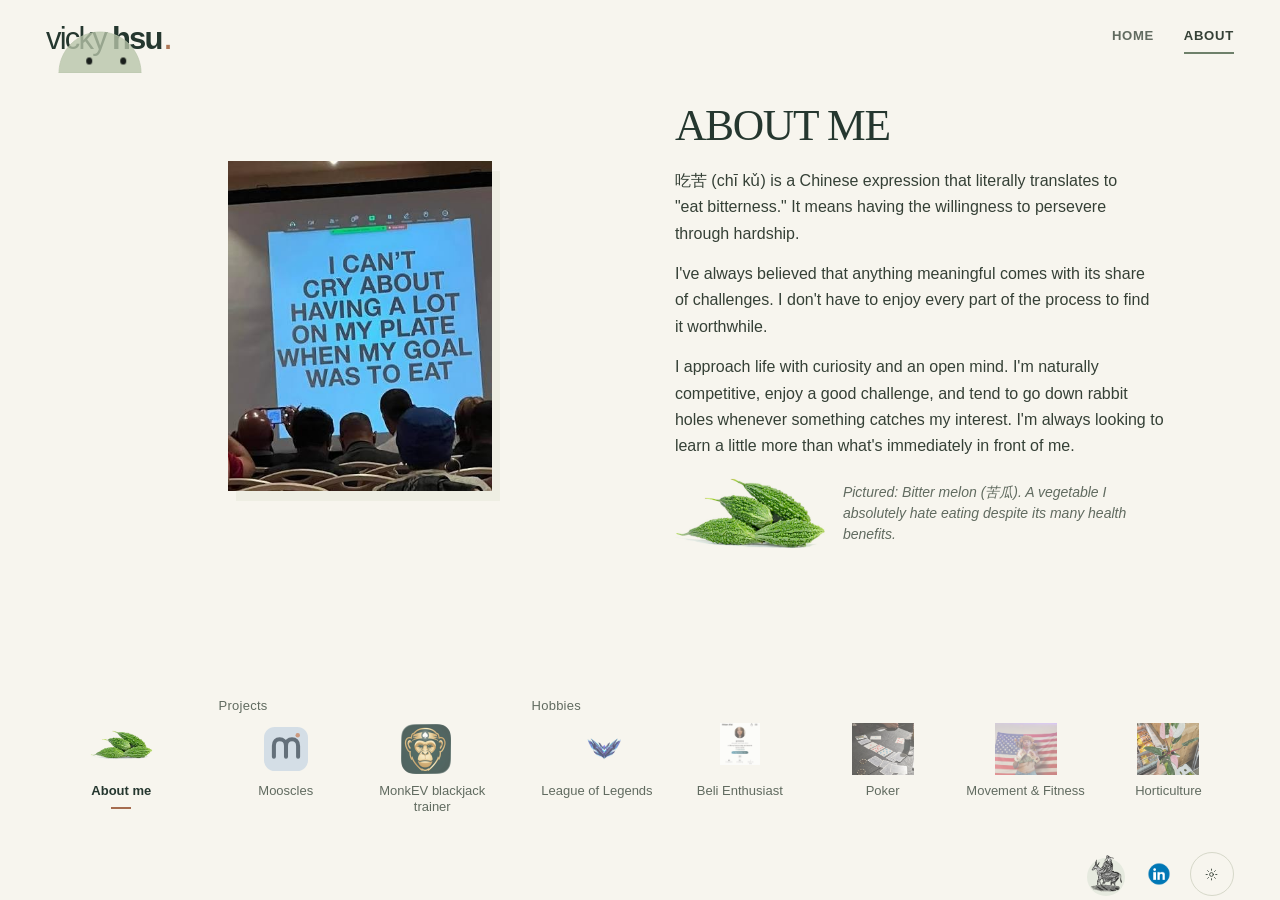
==== about/index.html @ 22856ba8 "Simplify: only move Wenchang to the footer Revert the HOME type-scale edits. Keep the icon relocatio" ====
<!doctype html>
<html data-refined="true" lang="en" class="gallery-ready">
  <head>
    <meta charset="utf-8">
    <meta name="viewport" content="width=device-width, initial-scale=1">
    <meta
      name="description"
      content="A few of Vicky Hsu's interests outside of product leadership and enterprise AI."
    >
    <meta name="theme-color" content="#f2f0ef" id="theme-color">
    <meta property="og:type" content="website">
    <meta property="og:title" content="About · Vicky Hsu">
    <meta
      property="og:description"
      content="A few of Vicky Hsu's interests outside of product leadership and enterprise AI."
    >
    <meta property="og:url" content="https://hsuvicky.github.io/about/">
    <meta property="og:site_name" content="Vicky Hsu">
    <title>About · Vicky Hsu</title>
    <link rel="canonical" href="https://hsuvicky.github.io/about/">
    <link rel="icon" href="../assets/favicon-32.png?v=20260731-face" type="image/png" sizes="32x32">
    <link rel="icon" href="../assets/favicon-16.png?v=20260731-face" type="image/png" sizes="16x16">
    <link rel="apple-touch-icon" href="../assets/apple-touch-icon.png?v=20260731-face" sizes="180x180">
    <link rel="stylesheet" href="../styles.css?v=20260818-botanical">
    <script>
      (() => {
        try {
          const saved = localStorage.getItem("theme");
          const theme = saved || "light";
          document.documentElement.dataset.theme = theme;
          if (localStorage.getItem("wenchang-introduced") === "true") {
            document.documentElement.dataset.wenchangNavSeen = "true";
          }
          const pageEnter = sessionStorage.getItem("page-transition");
          if (pageEnter) {
            document.documentElement.dataset.pageEnter = pageEnter;
            sessionStorage.removeItem("page-transition");
          }
        } catch {
          document.documentElement.dataset.theme = "light";
        }
      })();
    </script>
    <script src="../script.js?v=20260802-blobpersist2" defer></script>
  <link rel="stylesheet" href="/refinements.css?v=20261027-footer-wenchang">
<script src="/refinements.js?v=20261026-aboutme2" defer></script>
<noscript><style>body,body.about-site{display:block;height:auto}main,body.about-site .about-page{height:auto;overflow:visible}.achievements>.section-shell{display:block;height:auto}.career-browser{display:block}.career-content{overflow:visible}.career-entry[hidden],.career-entry [hidden],html .work-pages .work-panel[hidden]{display:block!important}.career-entry{margin-block:30px}.career-entry>.progression-period{display:block}.career-heading button,.career-years,.work-controls,.gallery-controls,.gallery-title-card,.gallery-card-select,.gallery-close{display:none!important}.work-panel,.work-panel:not(:first-child){display:block;height:auto;margin-block:40px}.about-page .gallery-section,.about-page .gallery-section .section-shell,.perspective-gallery{height:auto}.gallery-stage{position:static;perspective:none}.gallery-card{position:static;transform:none!important;opacity:1!important;width:100%;height:auto;margin:30px 0;pointer-events:auto}.gallery-card-layout{height:auto}.gallery-card-copy{opacity:1}</style></noscript>
</head>
  <body class="about-site">
    <a class="skip-link" href="#main-content">Skip to content</a>

    <header class="site-header">
      <nav class="site-nav" aria-label="Primary navigation">
        <div class="brand">
          <a class="wordmark" href="/" aria-label="Vicky Hsu, Home">
            <span class="wordmark-full personal-wordmark">vicky <span>hsu</span><i aria-hidden="true">.</i></span>
            <span class="wordmark-short" aria-hidden="true">VH</span>
          </a>
          <div class="blob-colony" data-blob-colony aria-label="Friendly blobs"></div>
        </div>

        <button
          class="nav-toggle"
          type="button"
          aria-expanded="false"
          aria-controls="primary-links"
          aria-label="Open menu"
        >
          <span class="nav-toggle-lines" aria-hidden="true"></span>
        </button>

        <div class="nav-links" id="primary-links">
          <a href="/">Home</a>
          <a href="/about/" aria-current="page">About</a>
        </div>

      </nav>
    </header>

    <main id="main-content" class="about-page">
      <section class="about section" id="about" aria-label="About">
        <div class="section-shell hero-grid">
          </div></section>

      <section class="gallery-section section ruled-section" id="projects" aria-label="Projects and hobbies">
        <div class="section-shell">
          <div class="perspective-gallery" data-perspective-gallery>
            <div class="gallery-stage" aria-live="polite">
              <article class="gallery-card gallery-content-card gallery-aboutme" data-gallery-card data-gallery-item data-gallery-group="" data-menu-label="About me" aria-labelledby="gallery-aboutme-heading">
                <button class="gallery-card-select" type="button" aria-label="Select About me card"></button>
                <button class="gallery-close" type="button" aria-label="Close About me card" hidden><svg viewBox="0 0 24 24" aria-hidden="true"><path d="M9 7 4 12l5 5M4 12h10a6 6 0 0 1 6 6v2"/></svg></button>
                <div class="gallery-card-layout">
                  <figure class="aboutme-card-visual gallery-card-visual"><img class="aboutme-photo" src="../assets/about-chi-ku.jpg" alt="A presentation slide reading: I can't cry about having a lot on my plate when my goal was to eat" width="400" height="500"></figure>
                  <div class="gallery-card-copy">
                    <h3 id="gallery-aboutme-heading">ABOUT ME</h3>
                    <p class="case-purpose"><span lang="zh">吃苦</span> (chī kǔ) is a Chinese expression that literally translates to "eat bitterness." It means having the willingness to persevere through hardship.</p>
                    <p class="case-purpose">I've always believed that anything meaningful comes with its share of challenges. I don't have to enjoy every part of the process to find it worthwhile.</p>
                    <p class="case-purpose">I approach life with curiosity and an open mind. I'm naturally competitive, enjoy a good challenge, and tend to go down rabbit holes whenever something catches my interest. I'm always looking to learn a little more than what's immediately in front of me.</p>
                    <figure class="aboutme-melon" data-menu-preview><img class="aboutme-melon-img" src="../assets/bitter-melon.png" alt="Bitter melons" width="440" height="212" loading="lazy"><figcaption>Pictured: Bitter melon (<span lang="zh">苦瓜</span>). A vegetable I absolutely hate eating despite its many health benefits.</figcaption></figure>
                  </div>
                </div>
              </article>

              <article class="gallery-card gallery-title-card" data-gallery-card data-title-card aria-label="Project section">
                <div class="gallery-title-inner">
                  <span>01</span>
                  <h2>PROJECTS</h2>
                </div>
              </article>

              <article class="gallery-card gallery-content-card gallery-mooscles" data-gallery-card data-gallery-item data-gallery-group="Projects" aria-labelledby="gallery-mooscles-heading">
                <button class="gallery-card-select" type="button" aria-label="Select Mooscles card"></button>
                <button class="gallery-close" type="button" aria-label="Close Mooscles project" hidden><svg viewBox="0 0 24 24" aria-hidden="true"><path d="M9 7 4 12l5 5M4 12h10a6 6 0 0 1 6 6v2"/></svg></button>
                <div class="gallery-card-layout">
                  <div class="mooscles-visual gallery-card-visual"><img class="mooscles-icon" src="../assets/mooscles-mark.svg" alt="Mooscles monogram" width="240" height="240"></div>
                  <div class="gallery-card-copy">
                    <p class="note-label">Work in progress</p>
                    <h3 id="gallery-mooscles-heading">Mooscles</h3>
                    <p class="case-purpose">A coverage-aware workout refresh tool for experienced lifters who program their own training.</p>
                    <section class="project-notes" aria-label="Product notes">
                      <dl class="case-details">
                        <div><dt>Problem</dt><dd>Self-directed lifters tend to repeat familiar exercises, so routines go stale and movement and muscle coverage narrow over time.</dd></div>
                        <div><dt>Key decision</dt><dd>Preserve user agency rather than generate a new program. Mooscles keeps a workout's anchor exercises and recommends targeted rotations where coverage gaps or repetition indicate a change.</dd></div>
                        <div><dt>Product</dt><dd>Smart Refresh recommends substitutions, Muscle Roulette supports exploration, and Coverage Visualization shows how each change affects muscle and movement coverage.</dd></div>
                        <div><dt>Why I'm building it</dt><dd>Most fitness products focus on either tracking or prescription. Mooscles sits between the two: it supports better training decisions while leaving the decision with the user.</dd></div>
                      </dl>
                    </section>
                  </div>
                </div>
              </article>

              <article class="gallery-card gallery-content-card gallery-monkev" data-gallery-card data-gallery-item aria-labelledby="gallery-monkev-heading">
                <button class="gallery-card-select" type="button" aria-label="Select MonkEV card"></button>
                <button class="gallery-close" type="button" aria-label="Close MonkEV project" hidden><svg viewBox="0 0 24 24" aria-hidden="true"><path d="M9 7 4 12l5 5M4 12h10a6 6 0 0 1 6 6v2"/></svg></button>
                <div class="gallery-card-layout">
                  <div class="blackjack-mark gallery-card-visual" aria-hidden="true">
                    <span>A</span>
                    <img src="../assets/monkev-app-icon.png" alt="" width="400" height="400" loading="lazy">
                    <span>♠</span>
                  </div>
                  <div class="gallery-card-copy">
                    <h3 id="gallery-monkev-heading">MonkEV blackjack trainer</h3>
                    <p class="case-purpose">An iOS trainer for building fast, accurate recall of blackjack strategy and card counting. Built with a partner; I helped shape product design and direction and contributed code.</p>
                    <section class="project-notes" aria-label="Product notes">
                      <dl class="case-details">
                        <div><dt>Problem</dt><dd>Static strategy charts do not build fast recall. Players need repetition, targeted practice, and feedback on their mistakes.</dd></div>
                        <div><dt>Product</dt><dd>Hand drills that target each player's weak areas, an adaptive strategy chart, and card-counting practice ranging from speed drills to table simulations.</dd></div>
                        <div><dt>Training systems</dt><dd>Supports casino-specific rules, Hi-Lo and Knockout counting, bet-spread practice, and advanced counter deviations.</dd></div>
                        <div><dt>Shipped state</dt><dd>Released on the iOS App Store in May 2026.</dd></div>
                      </dl>
                    </section>
                    <a class="app-store-link" href="https://apps.apple.com/bt/app/monkev-blackjack-trainer/id6761668929" target="_blank" rel="noreferrer" aria-label="Download MonkEV Blackjack Trainer on the App Store">
                      <img class="app-store-badge" src="https://tools.applemediaservices.com/api/badges/download-on-the-app-store/black/en-us?size=250x83" alt="Download on the App Store" width="150" height="50" loading="lazy">
                      <span class="visually-hidden">(opens in a new tab)</span>
                    </a>
                  </div>
                </div>
              </article>

              <article class="gallery-card gallery-title-card gallery-hobbies-title" data-gallery-card data-title-card aria-label="Hobbies section">
                <div class="gallery-title-inner">
                  <span>02</span>
                  <h2>HOBBIES</h2>
                </div>
              </article>

              <article class="gallery-card gallery-content-card gallery-league" data-gallery-card data-gallery-item data-gallery-group="Hobbies" aria-labelledby="gallery-league-heading">
                <button class="gallery-card-select" type="button" aria-label="Select League of Legends card"></button>
                <button class="gallery-close" type="button" aria-label="Close League of Legends card" hidden><svg viewBox="0 0 24 24" aria-hidden="true"><path d="M9 7 4 12l5 5M4 12h10a6 6 0 0 1 6 6v2"/></svg></button>
                <div class="gallery-card-layout">
                  <div class="league-media"><div class="league-card-visual gallery-card-visual">
                    <img class="league-rank-image" src="../assets/league-diamond-rank.png" alt="League of Legends Diamond rank crest" width="144" height="144" loading="lazy">
                    <p><strong>Diamond I Peak</strong><span>Top 2% NA</span><span>#75 Zilean NA</span></p>
                  </div><img class="league-stats-image" src="../assets/league-of-graphs-stats.png" alt="League of Graphs profile statistics showing North American rank and playstyle tags" width="542" height="710" loading="lazy"></div>
                  <div class="gallery-card-copy">
                    <h3 id="gallery-league-heading">League of Legends</h3>
                    <p class="case-purpose">My favorite way to unwind is playing ranked League of Legends despite its reputation for being anything but relaxing. It's a nostalgic favorite I've played for years!</p>
                  </div>
                </div>
              </article>

              <article class="gallery-card gallery-content-card gallery-beli" data-gallery-card data-gallery-item aria-labelledby="gallery-beli-heading">
                <button class="gallery-card-select" type="button" aria-label="Select Beli card"></button>
                <button class="gallery-close" type="button" aria-label="Close Beli card" hidden><svg viewBox="0 0 24 24" aria-hidden="true"><path d="M9 7 4 12l5 5M4 12h10a6 6 0 0 1 6 6v2"/></svg></button>
                <div class="gallery-card-layout">
                  <figure class="beli-card-visual gallery-card-visual">
                    <img src="../assets/beli-vickzhsu-profile.jpg" alt="Vicky Hsu's Beli profile showing the @vickzhsu handle and Top 0.5% New York badge" width="720" height="757" loading="lazy">
                  </figure>
                  <div class="gallery-card-copy">
                    <p class="note-label">@vickzhsu</p>
                    <h3 id="gallery-beli-heading">Beli Enthusiast</h3>
                    <p class="case-purpose">I enjoy experiencing cultures and places through food, and rate restaurants on food quality, price, value, and occasionally ambiance. I'm currently ranked in the top 0.5% of New York Beli users.</p>
                    <a class="beli-link" href="https://beliapp.com/" target="_blank" rel="noreferrer">Open Beli profile <span aria-hidden="true">↗</span><span class="visually-hidden">(opens in a new tab)</span></a>
                  </div>
                </div>
              </article>

              <article class="gallery-card gallery-content-card gallery-poker" data-gallery-card data-gallery-item aria-labelledby="gallery-poker-heading">
                <button class="gallery-card-select" type="button" aria-label="Select Poker card"></button>
                <button class="gallery-close" type="button" aria-label="Close Poker card" hidden><svg viewBox="0 0 24 24" aria-hidden="true"><path d="M9 7 4 12l5 5M4 12h10a6 6 0 0 1 6 6v2"/></svg></button>
                <div class="gallery-card-layout">
                  <figure class="poker-card-visual gallery-card-visual"><img class="poker-photo" src="../assets/poker-table.jpg" alt="A live poker table with cards, chips, and a player holding hole cards" width="767" height="1024" loading="lazy"></figure>
                  <div class="gallery-card-copy">
                    <h3 id="gallery-poker-heading">Poker</h3>
                    <p class="case-purpose">I love poker because there's so much more to it than the cards you're dealt. Half the fun is figuring out what everyone else is thinking, knowing when to trust the odds, and occasionally taking a gamble just to see if I can pull it off.</p>
                  </div>
                </div>
              </article>

              <article class="gallery-card gallery-content-card gallery-movement" data-gallery-card data-gallery-item aria-labelledby="gallery-movement-heading">
                <button class="gallery-card-select" type="button" aria-label="Select Movement and Fitness card"></button>
                <button class="gallery-close" type="button" aria-label="Close Movement and Fitness card" hidden><svg viewBox="0 0 24 24" aria-hidden="true"><path d="M9 7 4 12l5 5M4 12h10a6 6 0 0 1 6 6v2"/></svg></button>
                <div class="gallery-card-layout">
                  <figure class="movement-card-visual gallery-card-visual">
                    <img class="movement-photo" src="../assets/movement-box-st.jpg" alt="Vicky wearing boxing gloves in front of an American flag" width="683" height="911" loading="lazy">
                    <figcaption class="movement-reference">Reference: Box St Fitness</figcaption>
                  </figure>
                  <div class="gallery-card-copy">
                    <h3 id="gallery-movement-heading">Movement &amp; Fitness</h3>
                    <p class="case-purpose">I rotate between yoga, boxing, and Pilates, and am still building fundamentals in each.</p>
                  </div>
                </div>
              </article>

              <article class="gallery-card gallery-content-card gallery-horticulture" data-gallery-card data-gallery-item aria-labelledby="gallery-horticulture-heading">
                <button class="gallery-card-select" type="button" aria-label="Select Horticulture card"></button>
                <button class="gallery-close" type="button" aria-label="Close Horticulture card" hidden><svg viewBox="0 0 24 24" aria-hidden="true"><path d="M9 7 4 12l5 5M4 12h10a6 6 0 0 1 6 6v2"/></svg></button>
                <div class="gallery-card-layout">
                  <figure class="horticulture-card-visual gallery-card-visual"><img class="horticulture-photo" src="../assets/horticulture-philodendron.jpg" alt="A pink, white, and green variegated philodendron in a nursery pot" width="767" height="1024" loading="lazy"></figure>
                  <div class="gallery-card-copy">
                    <h3 id="gallery-horticulture-heading">Horticulture</h3>
                    <p class="case-purpose">I have collected plants since 2021, with a particular interest in variegated philodendrons and monsteras, and have developed hands-on experience with propagation, care, and keeping demanding plants healthy.</p>
                  </div>
                </div>
              </article>
            </div>

            <div class="gallery-controls" aria-label="Gallery controls">
              <button type="button" data-gallery-previous aria-label="Previous card">←</button>
              <button type="button" data-gallery-next aria-label="Next card">→</button>
            </div>
          </div>
        </div>
      </section>
    </main>

    <footer class="site-footer">
      <div class="section-shell">
        <div class="footer-actions" aria-label="Footer actions">
          <div class="wenchang-nav" data-wenchang-nav>
            <button
              class="wenchang-nav-trigger"
              type="button"
              aria-expanded="false"
              aria-controls="wenchang-tooltip"
              aria-label="Learn about Wenchang Dijun"
            >
              <img
                src="../assets/wenchang-rider-transparent.png"
                alt=""
                width="757"
                height="900"
              >
            </button>
            <div class="wenchang-tooltip" id="wenchang-tooltip" hidden>
              <p>
                This is
                <a
                  href="https://commons.wikimedia.org/wiki/File:The_dragon%2C_image%2C_and_demon%3B_or%2C_The_three_religions_of_China-_Confucianism%2C_Buddhism%2C_and_Taoism%2C_giving_an_account_of_the_mythology%2C_idolatry%2C_and_demonolatry_of_the_Chinese_%281887%29_%2814597250540%29.jpg"
                  target="_blank"
                  rel="noreferrer"
                >Wenchang Dijun (文昌帝君)</a>, a deity widely worshipped in Taiwan folk
                religion. Students and professionals seek his guidance for academic success,
                qualifications, and knowledge-based career advancement.
              </p>
            </div>
          </div>
          <a
            class="footer-linkedin"
            href="https://www.linkedin.com/in/hsuvicky/"
            target="_blank"
            rel="noreferrer"
            aria-label="Visit Vicky Hsu on LinkedIn"
          >
            <img src="../assets/linkedin-icon.png" alt="" width="512" height="512" loading="lazy">
            <span class="visually-hidden">(opens in a new tab)</span>
          </a>
          <button class="theme-toggle" type="button" aria-label="Switch to dark theme" aria-pressed="false">
            <svg class="theme-icon theme-icon-sun" viewBox="0 0 24 24" aria-hidden="true">
              <circle cx="12" cy="12" r="3.5"/>
              <path d="M12 2v2.2M12 19.8V22M4.9 4.9l1.6 1.6m11 11 1.6 1.6M2 12h2.2M19.8 12H22M4.9 19.1l1.6-1.6m11-11 1.6-1.6"/>
            </svg>
            <svg class="theme-icon theme-icon-moon" viewBox="0 0 24 24" aria-hidden="true">
              <path d="M20.2 15.1A8.6 8.6 0 0 1 8.9 3.8 8.6 8.6 0 1 0 20.2 15Z"/>
            </svg>
            <span class="visually-hidden">Change color theme</span>
          </button>
        </div>
      </div>
    </footer>
  </body>
</html>
---- styles.css ----
:root {
  color-scheme: light;
  --bg: #f2f0ef;
  --surface: #f8f7f4;
  --surface-strong: #ffffff;
  --text: #2a2a2a;
  --text-strong: #101010;
  --text-soft: #565a56;
  --muted: #666a66;
  --accent: #4b6e48;
  --accent-deep: #355434;
  --accent-soft: #e8ede6;
  --moss: #7c896f;
  --stone: #b2ac88;
  --border: #d4ccc7;
  --border-soft: #e3dedb;
  --warm: #746a45;
  --warm-soft: #ebe7d7;
  --ink-inverse: #f7f5ef;
  --header-bg: rgba(242, 240, 239, 0.92);
  --shadow: 0 24px 70px rgba(42, 42, 42, 0.08);
  --display: Iowan Old Style, Baskerville, "Times New Roman", serif;
  --sans: Inter, ui-sans-serif, -apple-system, BlinkMacSystemFont, "Segoe UI", sans-serif;
  --mono: "SFMono-Regular", Consolas, "Liberation Mono", monospace;
  --header-height: 72px;
  --max-width: 1220px;
  --page-edge: clamp(1.25rem, 1.5vw, 1.75rem);
  --reading-width: 720px;
  --blob-arm: #1a1f1c;
  /* Matryoshka colors — largest is a lighter moss in light mode. */
  --blob-color-0: #b8c4aa;
  --blob-color-1: var(--moss);
  --blob-color-2: var(--accent);
  --blob-color-3: var(--warm);
  --blob-color-4: var(--accent-deep);
  --pointillism-base: #65715f;
  --pointillism-moss: #587453;
  --pointillism-rose: #a8737c;
  --pointillism-sky: #668591;
  --pointillism-gold: #9a814e;
  --glass-neon-cyan: #70ddd1;
  --glass-neon-violet: #9f9bf1;
}

:root[data-theme="dark"] {
  color-scheme: dark;
  --bg: #0f1720;
  --surface: #16212b;
  --surface-strong: #1c2933;
  --text: #e6f0e8;
  --text-strong: #f6fcf7;
  --text-soft: #c0cdc4;
  --muted: #9aa8a0;
  --accent: #8bbf87;
  --accent-deep: #b3d9af;
  --accent-soft: #24382e;
  --moss: #a2b190;
  --stone: #b5a77c;
  --border: #394650;
  --border-soft: #2a3440;
  --warm: #b5a77c;
  --warm-soft: #2a2b28;
  --ink-inverse: #101b14;
  --header-bg: rgba(15, 23, 32, 0.92);
  --shadow: 0 24px 70px rgba(0, 0, 0, 0.35);
  --blob-arm: #ffffff;
  --blob-color-0: #c5ddc2;
  --blob-color-1: var(--accent);
  --blob-color-2: var(--moss);
  --blob-color-3: var(--stone);
  --blob-color-4: var(--warm);
  --pointillism-base: #b8ccb6;
  --pointillism-moss: #a7c79f;
  --pointillism-rose: #d8a9b5;
  --pointillism-sky: #a6c6d2;
  --pointillism-gold: #d6c18e;
  --glass-neon-cyan: #73f2df;
  --glass-neon-violet: #b2a8ff;
}

*,
*::before,
*::after {
  box-sizing: border-box;
}

html {
  scroll-behavior: smooth;
  scroll-padding-top: calc(var(--header-height) + 1rem);
  background: var(--bg);
}

body {
  margin: 0;
  overflow-x: hidden;
  background: var(--bg);
  color: var(--text);
  font-family: var(--sans);
  font-size: 1rem;
  line-height: 1.65;
  text-rendering: optimizeLegibility;
  transition: background-color 180ms ease, color 180ms ease;
}

body.about-site {
  display: flex;
  flex-direction: column;
  min-height: 100svh;
}

body.about-site .about-page {
  flex: 1 0 auto;
}

body.about-site .site-footer {
  flex: 0 0 auto;
  margin-top: auto;
  border-top: 0;
}

:root[data-page-enter] main,
:root[data-page-enter] .site-footer,
:root[data-page-exit] main,
:root[data-page-exit] .site-footer {
  animation-duration: 420ms;
  animation-fill-mode: both;
  animation-timing-function: cubic-bezier(0.76, 0, 0.24, 1);
  will-change: transform, opacity;
}

:root[data-page-enter="from-right"] main,
:root[data-page-enter="from-right"] .site-footer {
  animation-name: page-enter-from-right;
}

:root[data-page-enter="from-left"] main,
:root[data-page-enter="from-left"] .site-footer {
  animation-name: page-enter-from-left;
}

:root[data-page-exit] .site-header {
  pointer-events: none;
}

:root[data-page-exit="left"] main,
:root[data-page-exit="left"] .site-footer {
  animation-name: page-exit-left;
}

:root[data-page-exit="right"] main,
:root[data-page-exit="right"] .site-footer {
  animation-name: page-exit-right;
}

@keyframes page-enter-from-right {
  from {
    opacity: 0.96;
    transform: translate3d(100vw, 0, 0);
  }

  to {
    opacity: 1;
    transform: translate3d(0, 0, 0);
  }
}

@keyframes page-enter-from-left {
  from {
    opacity: 0.96;
    transform: translate3d(-100vw, 0, 0);
  }

  to {
    opacity: 1;
    transform: translate3d(0, 0, 0);
  }
}

@keyframes page-exit-left {
  to {
    opacity: 0.96;
    transform: translate3d(-100vw, 0, 0);
  }
}

@keyframes page-exit-right {
  to {
    opacity: 0.96;
    transform: translate3d(100vw, 0, 0);
  }
}

body::before {
  position: fixed;
  inset: 0;
  z-index: -1;
  background-image:
    linear-gradient(to right, color-mix(in srgb, var(--border-soft) 42%, transparent) 1px, transparent 1px),
    linear-gradient(to bottom, color-mix(in srgb, var(--border-soft) 32%, transparent) 1px, transparent 1px);
  background-size: 48px 48px;
  content: "";
  mask-image: linear-gradient(to bottom, black, transparent 48rem);
  opacity: 0.34;
  pointer-events: none;
}

button,
a {
  -webkit-tap-highlight-color: transparent;
}

a {
  color: inherit;
  text-underline-offset: 0.22em;
}

button {
  color: inherit;
}

::selection {
  background: var(--accent);
  color: var(--ink-inverse);
}

:focus-visible {
  outline: 3px solid var(--warm);
  outline-offset: 4px;
}

.visually-hidden {
  position: absolute;
  width: 1px;
  height: 1px;
  padding: 0;
  margin: -1px;
  overflow: hidden;
  clip: rect(0, 0, 0, 0);
  white-space: nowrap;
  border: 0;
}

.skip-link {
  position: fixed;
  top: 0.75rem;
  left: 0.75rem;
  z-index: 100;
  padding: 0.7rem 1rem;
  background: var(--text);
  color: var(--bg);
  font-weight: 700;
  text-decoration: none;
  transform: translateY(-180%);
  transition: transform 160ms ease;
}

.skip-link:focus {
  transform: translateY(0);
}

.site-header {
  position: sticky;
  top: 0;
  z-index: 1000;
  isolation: isolate;
  height: var(--header-height);
  overflow: visible;
  border-bottom: 1px solid var(--border-soft);
  background: var(--header-bg);
  backdrop-filter: blur(18px);
}

.site-nav {
  display: grid;
  grid-template-columns: minmax(11rem, 1fr) auto;
  column-gap: 1.25rem;
  align-items: center;
  width: calc(100% - (var(--page-edge) * 2));
  height: 100%;
  margin: 0 auto;
}

.brand {
  position: relative;
  display: inline-flex;
  justify-self: start;
  align-items: flex-end;
  gap: 0;
  margin-left: 0;
  min-height: 44px;
  height: 100%;
}

.wordmark {
  position: relative;
  z-index: 1;
  display: inline-flex;
  align-items: center;
  align-self: center;
  min-height: 44px;
  font-weight: 700;
  letter-spacing: -0.02em;
  text-decoration: none;
  white-space: nowrap;
}

.wordmark-pointillism {
  position: relative;
  display: block;
  width: max-content;
  color: color-mix(in srgb, var(--text) 64%, var(--pointillism-base));
  font-family: Didot, "Bodoni 72", "Bodoni MT", var(--display);
  font-size: clamp(1.8rem, 2.7vw, 2.35rem);
  font-weight: 700;
  letter-spacing: 0.035em;
  line-height: 1;
  text-transform: uppercase;
  white-space: nowrap;
  transition: color 420ms ease;
}

.wordmark-pointillism::after {
  position: absolute;
  inset: 0;
  background-image:
    radial-gradient(circle, var(--pointillism-moss) 0 0.9px, transparent 1.08px),
    radial-gradient(circle, var(--pointillism-rose) 0 0.82px, transparent 1.02px),
    radial-gradient(circle, var(--pointillism-sky) 0 0.86px, transparent 1.06px),
    radial-gradient(circle, var(--pointillism-gold) 0 0.76px, transparent 0.98px);
  background-position: 0 0, 1.35px 1.3px, 0.7px 2.15px, 2.2px 0.55px;
  background-size: 2.9px 2.9px, 3.7px 3.7px, 4.45px 4.45px, 5.2px 5.2px;
  background-clip: text;
  -webkit-background-clip: text;
  color: transparent;
  content: attr(data-text);
  filter: saturate(0.96) contrast(1.04);
  opacity: 0.98;
  pointer-events: none;
  transition: opacity 420ms ease, filter 420ms ease, background-position 620ms ease;
  animation: pointillism-fade-in 760ms ease both;
}

.wordmark:hover .wordmark-pointillism {
  color: color-mix(in srgb, var(--text) 54%, var(--pointillism-base));
}

.wordmark:hover .wordmark-pointillism::after,
.wordmark:focus-visible .wordmark-pointillism::after {
  background-position: 1px 0.5px, 2.25px 1px, 0 1.8px, 3px 1.4px;
  filter: saturate(1.08);
  opacity: 1;
}

@keyframes pointillism-fade-in {
  from {
    opacity: 0;
  }
}

.wordmark-short {
  display: none;
}

.blob-colony {
  position: relative;
  z-index: 2;
  display: inline-flex;
  align-items: flex-end;
  gap: 0.3rem;
  margin: 0 0 -1px -7rem;
  min-height: 0;
}

.blob {
  --blob-w: 82px;
  --blob-h: 41px;
  --blob-eye-w: 5.5px;
  --blob-eye-h: 7px;
  --blob-eye-w-wide: 9px;
  --blob-eye-h-wide: 11px;
  --blob-squint-size: 0.9rem;
  --blob-fill: var(--blob-color-0);
  --blob-body-opacity: 0.78;
  --blob-stroke-opacity: 0.82;
  --eye-l-x: 28%;
  --eye-l-y: 30%;
  --eye-r-x: 72%;
  --eye-r-y: 30%;
  --squint-y: 30%;
  position: relative;
  z-index: 2;
  display: grid;
  place-items: end center;
  width: var(--blob-w);
  height: var(--blob-h);
  margin: 0;
  padding: 0;
  border: 0;
  background: transparent;
  cursor: pointer;
  color: inherit;
  font: inherit;
  appearance: none;
  -webkit-appearance: none;
}

.blob[data-size="0"] {
  --blob-w: 82px;
  --blob-h: 41px;
  --blob-eye-w: 5.5px;
  --blob-eye-h: 7px;
  --blob-eye-w-wide: 9px;
  --blob-eye-h-wide: 11px;
  --blob-squint-size: 0.9rem;
  --blob-fill: var(--blob-color-0);
  --blob-body-opacity: 0.78;
  --blob-stroke-opacity: 0.82;
}

.blob[data-size="1"] {
  --blob-w: 64px;
  --blob-h: 32px;
  --blob-eye-w: 4.5px;
  --blob-eye-h: 5.5px;
  --blob-eye-w-wide: 7.5px;
  --blob-eye-h-wide: 9px;
  --blob-squint-size: 0.75rem;
  --blob-fill: var(--blob-color-1);
  --blob-body-opacity: 0.86;
  --blob-stroke-opacity: 0.9;
}

.blob[data-size="2"] {
  --blob-w: 50px;
  --blob-h: 25px;
  --blob-eye-w: 3.75px;
  --blob-eye-h: 4.5px;
  --blob-eye-w-wide: 6px;
  --blob-eye-h-wide: 7.5px;
  --blob-squint-size: 0.6rem;
  --blob-fill: var(--blob-color-2);
  --blob-body-opacity: 0.92;
  --blob-stroke-opacity: 0.94;
}

.blob[data-size="3"] {
  --blob-w: 38px;
  --blob-h: 19px;
  --blob-eye-w: 3px;
  --blob-eye-h: 3.75px;
  --blob-eye-w-wide: 4.75px;
  --blob-eye-h-wide: 6px;
  --blob-squint-size: 0.48rem;
  --blob-fill: var(--blob-color-3);
  --blob-body-opacity: 0.96;
  --blob-stroke-opacity: 0.97;
}

.blob[data-size="4"] {
  --blob-w: 26px;
  --blob-h: 13px;
  --blob-eye-w: 2.25px;
  --blob-eye-h: 2.75px;
  --blob-eye-w-wide: 3.5px;
  --blob-eye-h-wide: 4.25px;
  --blob-squint-size: 0.38rem;
  --blob-fill: var(--blob-color-4);
  --blob-body-opacity: 1;
  --blob-stroke-opacity: 1;
}

.blob:focus-visible {
  outline: none;
}

.blob-stage {
  position: relative;
  width: var(--blob-w);
  height: var(--blob-h);
  overflow: visible;
  /* Clip below the nav line, but allow the arm to stick out the sides/top. */
  clip-path: inset(-28px -48px 0 -12px);
}

.blob-body {
  position: absolute;
  inset: 0;
  color: var(--blob-fill);
  transform-origin: 50% 100%;
  transition: color 180ms ease;
  isolation: isolate;
}

.blob-svg {
  position: absolute;
  inset: 0;
  z-index: 1;
  display: block;
  width: 100%;
  height: 100%;
  overflow: visible;
  pointer-events: none;
}

.blob-svg path {
  fill: currentColor;
  fill-opacity: var(--blob-body-opacity);
  stroke: currentColor;
  stroke-opacity: var(--blob-stroke-opacity);
  stroke-width: 1;
  stroke-linejoin: round;
  stroke-linecap: round;
  paint-order: stroke fill;
  shape-rendering: geometricPrecision;
  transition: fill-opacity 620ms ease, stroke-opacity 620ms ease;
}

.blob:focus-visible .blob-svg path {
  stroke: var(--text);
  stroke-width: 2;
}

.blob-arm {
  position: absolute;
  inset: 0;
  z-index: 0;
  width: 100%;
  height: 100%;
  overflow: visible;
  opacity: 0;
  pointer-events: none;
}

.blob-arm line {
  fill: none;
  stroke: var(--blob-arm);
  stroke-width: 1.85;
  stroke-linecap: round;
  stroke-linejoin: round;
}

.blob-arm-elbow {
  fill: var(--blob-arm);
  stroke: none;
}

/* Transform only the geometry; the silhouette mask stays fixed to the body. */
.blob-arm-wave {
  transform: translateX(-32px);
}

.blob-arm-fore,
.blob-arm-hand {
  transform-origin: 0 0;
}

.blob-arm-fore {
  transform: rotate(10deg);
}

.blob-arm-hand {
  transform: rotate(-4deg);
}

.blob[data-arm="waving"] .blob-arm,
.blob[data-arm="tucking"] .blob-arm {
  opacity: 1;
}

.blob[data-arm="waving"] .blob-arm-wave {
  animation: blob-arm-emerge 1.4s ease-out forwards;
}

.blob[data-arm="waving"] .blob-arm-fore {
  animation: blob-arm-fore-wave 0.7s ease-in-out 2;
}

.blob[data-arm="waving"] .blob-arm-hand {
  animation: blob-fingers-wave 0.7s ease-in-out 2;
}

.blob[data-arm="tucking"] .blob-arm-wave {
  animation: blob-arm-tuck 0.48s ease-in-out forwards;
}

.blob[data-arm="tucking"] .blob-arm-fore {
  animation: blob-fore-tuck 0.48s ease-in-out forwards;
}

.blob[data-arm="tucking"] .blob-arm-hand {
  animation: blob-hand-tuck 0.48s ease-in-out forwards;
}

.blob[data-arm="hidden"] .blob-arm {
  opacity: 0;
}

.blob[data-state="startled"] .blob-arm,
.blob[data-state="popping"] .blob-arm,
.blob[data-state="gone"] .blob-arm,
.blob[data-state="rising"] .blob-arm {
  opacity: 0 !important;
  animation: none !important;
}

.blob-eye {
  position: absolute;
  top: 0;
  left: 0;
  z-index: 2;
  width: var(--blob-eye-w);
  height: var(--blob-eye-h);
  border-radius: 50%;
  background: #1a1f1c;
  transform: translate(-50%, -50%);
  transform-origin: 50% 50%;
  pointer-events: none;
  will-change: left, top, transform;
  transition:
    width 140ms ease-out,
    height 140ms ease-out;
}

.blob[data-state="idle"]:not([data-squint="true"]) .blob-eye {
  animation: blob-blink 3.6s ease-in-out infinite;
}

.blob[data-state="idle"][data-scare="true"] .blob-eye {
  animation: none;
}

.blob[data-state="idle"][data-shiver="true"] .blob-eye {
  animation: none;
}

.blob[data-state="idle"][data-arm="waving"] .blob-eye {
  width: var(--blob-eye-w-wide);
  height: var(--blob-eye-h);
  border: 0;
  background: transparent;
  animation: blob-wave-smile 0.7s ease-in-out 2;
}

.blob[data-state="idle"][data-arm="waving"] .blob-eye::before,
.blob[data-state="idle"][data-arm="waving"] .blob-eye::after {
  position: absolute;
  top: 43%;
  width: 58%;
  height: 1.5px;
  border-radius: 999px;
  background: #1a1f1c;
  content: "";
}

.blob[data-state="idle"][data-arm="waving"] .blob-eye::before {
  left: 0;
  transform: rotate(-27deg);
  transform-origin: 100% 50%;
}

.blob[data-state="idle"][data-arm="waving"] .blob-eye::after {
  right: 0;
  transform: rotate(27deg);
  transform-origin: 0 50%;
}

.blob-eye-l {
  left: var(--eye-l-x);
  top: var(--eye-l-y);
}

.blob-eye-r {
  left: var(--eye-r-x);
  top: var(--eye-r-y);
}

.blob-squint {
  position: absolute;
  inset: 0;
  z-index: 2;
  display: none;
  color: #1a1f1c;
  font-family: var(--mono);
  font-size: var(--blob-squint-size);
  font-weight: 900;
  line-height: 1;
  letter-spacing: -0.04em;
  -webkit-text-stroke: 0.6px #1a1f1c;
  paint-order: stroke fill;
  pointer-events: none;
  user-select: none;
}

.blob-squint-l,
.blob-squint-r {
  position: absolute;
  top: var(--squint-y);
  transform: translate(-50%, -50%);
}

.blob-squint-l {
  left: var(--eye-l-x);
}

.blob-squint-r {
  left: var(--eye-r-x);
}

.blob[data-squint="true"] .blob-eye {
  opacity: 0;
}

.blob[data-squint="true"] .blob-squint {
  display: flex;
}

.blob-pop-burst {
  position: absolute;
  right: auto;
  bottom: 0;
  left: 50%;
  width: 0;
  height: 0;
  overflow: visible;
  opacity: 0;
  pointer-events: none;
}

.blob-pop-burst span {
  position: absolute;
  top: 0;
  left: 0;
  width: 2px;
  height: 16px;
  border-radius: 999px;
  background: var(--blob-fill);
  transform-origin: 50% 100%;
}

/* Only rays above the nav line */
.blob-pop-burst span:nth-child(1) { transform: rotate(-66deg) translateY(-22px); }
.blob-pop-burst span:nth-child(2) { transform: rotate(-33deg) translateY(-24px); }
.blob-pop-burst span:nth-child(3) { transform: rotate(0deg) translateY(-26px); }
.blob-pop-burst span:nth-child(4) { transform: rotate(33deg) translateY(-24px); }
.blob-pop-burst span:nth-child(5) { transform: rotate(66deg) translateY(-22px); }

.blob[data-state="startled"],
.blob[data-scare="true"],
.blob[data-shiver="true"] {
  --blob-eye-w: var(--blob-eye-w-wide);
  --blob-eye-h: var(--blob-eye-h-wide);
}

.blob[data-state="startled"] {
  pointer-events: none;
}

.blob[data-state="startled"] .blob-body {
  animation: blob-startle-shake 520ms ease-in-out;
}

.blob[data-state="startled"] .blob-eye,
.blob[data-scare="true"] .blob-eye,
.blob[data-shiver="true"] .blob-eye {
  animation: none;
}

.blob[data-state="startled"] .blob-squint,
.blob[data-scare="true"] .blob-squint,
.blob[data-shiver="true"] .blob-squint {
  display: none;
}

.blob[data-scare="true"] .blob-body {
  animation: none;
}

.blob[data-shiver="true"] .blob-body {
  animation: blob-witness-shiver 480ms ease-in-out infinite;
}

.blob[data-state="popping"] {
  pointer-events: none;
}

.blob[data-state="popping"] .blob-body {
  animation: blob-pop 420ms cubic-bezier(0.2, 0.9, 0.3, 1.2) forwards;
}

.blob[data-state="popping"] .blob-pop-burst {
  animation: blob-burst 480ms ease-out forwards;
}

.blob[data-state="popping"] .blob-eye {
  animation: none;
}

.blob[data-state="gone"] {
  pointer-events: none;
}

.blob[data-state="gone"] .blob-body,
.blob[data-state="gone"] .blob-pop-burst {
  opacity: 0;
  visibility: hidden;
}

.blob[data-state="rising"] {
  pointer-events: none;
}

.blob[data-state="rising"] .blob-stage {
  overflow: hidden;
}

.blob[data-state="rising"] .blob-body {
  animation: blob-rise-shake 1.35s cubic-bezier(0.22, 0.82, 0.28, 1) forwards;
}

.blob[data-state="rising"] .blob-eye {
  opacity: 0;
}

.blob[data-state="rising"] .blob-squint {
  display: flex;
}

@keyframes blob-startle-shake {
  0%,
  100% {
    transform: translateX(0) rotate(0deg);
  }

  16% {
    transform: translateX(-3px) rotate(-4deg);
  }

  32% {
    transform: translateX(3px) rotate(4deg);
  }

  48% {
    transform: translateX(-2.5px) rotate(-3deg);
  }

  64% {
    transform: translateX(2.5px) rotate(3deg);
  }

  80% {
    transform: translateX(-1.5px) rotate(-2deg);
  }

  92% {
    transform: translateX(1px) rotate(1deg);
  }
}

@keyframes blob-witness-shiver {
  0%,
  100% {
    transform: translateX(0) scale(1);
  }

  18% {
    transform: translateX(-1.4px) scale(1.012, 0.988);
  }

  38% {
    transform: translateX(1.4px) scale(0.992, 1.008);
  }

  58% {
    transform: translateX(-1px) scale(1.008, 0.992);
  }

  78% {
    transform: translateX(1px) scale(0.995, 1.005);
  }

  90% {
    transform: translateX(-0.5px) scale(1.004, 0.996);
  }
}

@keyframes blob-pop {
  0% {
    opacity: 1;
    transform: scale(1, 1);
  }

  28% {
    opacity: 1;
    transform: scale(1.18, 1.28);
  }

  55% {
    opacity: 1;
    transform: scale(1.05, 0.72);
  }

  100% {
    opacity: 0;
    transform: scale(1.55, 0.08);
  }
}

@keyframes blob-burst {
  0% {
    opacity: 0;
    transform: scale(0.35);
  }

  35% {
    opacity: 1;
  }

  100% {
    opacity: 0;
    transform: scale(1.35);
  }
}

@keyframes blob-blink {
  0%,
  90%,
  100% {
    transform: translate(-50%, -50%) scaleY(1);
  }

  93%,
  96% {
    transform: translate(-50%, -50%) scaleY(0.08);
  }
}

@keyframes blob-wave-smile {
  0%, 100% {
    transform: translate(-50%, -50%) rotate(0deg);
  }
  25% {
    transform: translate(-50%, -50%) translateY(-1px) rotate(-3deg);
  }
  50% {
    transform: translate(-50%, -50%) rotate(2deg);
  }
  75% {
    transform: translate(-50%, -50%) translateY(-1px) rotate(-2deg);
  }
}

@keyframes blob-arm-emerge {
  0% { transform: translateX(-32px); }
  14%, 100% { transform: translateX(0); }
}

@keyframes blob-arm-fore-wave {
  0%, 100% { transform: rotate(10deg); }
  25%, 75% { transform: rotate(2deg); }
  50% { transform: rotate(18deg); }
}

@keyframes blob-fingers-wave {
  0%, 100% { transform: rotate(-4deg); }
  25%, 75% { transform: rotate(8deg); }
  50% { transform: rotate(-10deg); }
}

/* Hand returns first, then the elbow folds; only then slide into the opening.
   Opacity remains one throughout: the mask conceals everything before hidden. */
@keyframes blob-hand-tuck {
  0% { transform: var(--arm-hand-from, rotate(-4deg)); }
  25%, 100% { transform: rotate(0deg); }
}

@keyframes blob-fore-tuck {
  0%, 25% { transform: var(--arm-fore-from, rotate(10deg)); }
  60%, 100% { transform: rotate(80deg); }
}

@keyframes blob-arm-tuck {
  0%, 60% { transform: var(--arm-wave-from, translateX(0)); }
  95%, 100% { transform: translateX(-32px); }
}

@keyframes blob-rise-shake {
  0% {
    opacity: 0.85;
    transform: translateY(110%) translateX(0) rotate(0deg);
  }

  38% {
    opacity: 1;
    transform: translateY(42%) translateX(-3px) rotate(-4deg);
  }

  52% {
    transform: translateY(24%) translateX(3px) rotate(4deg);
  }

  66% {
    transform: translateY(12%) translateX(-2.5px) rotate(-3deg);
  }

  80% {
    transform: translateY(5%) translateX(2px) rotate(2deg);
  }

  100% {
    opacity: 1;
    transform: translateY(0) translateX(0) rotate(0deg);
  }
}

.nav-links {
  display: flex;
  gap: 1.85rem;
  align-items: center;
}

.wenchang-nav {
  position: relative;
  display: grid;
  place-items: center;
  width: 34px;
  height: 44px;
  opacity: 0;
  visibility: hidden;
  margin-right: -0.85rem;
  transform: translateY(-5px);
  transition: opacity 520ms ease, transform 520ms ease, visibility 0s linear 520ms;
}

:root[data-wenchang-seen="true"] .wenchang-nav,
:root[data-wenchang-nav-seen="true"] .wenchang-nav {
  opacity: 1;
  transform: translateY(0);
  visibility: visible;
  transition-delay: 0s;
}

:root[data-wenchang-seen="true"] .about-rider-stage {
  visibility: hidden;
}

:root[data-wenchang-seen="true"] .about-rider {
  top: 30%;
  left: -8%;
  opacity: 0;
  transform: translate3d(-50%, -42%, 0) rotate(-8deg);
  animation: none;
  will-change: auto;
}

.wenchang-nav-trigger {
  display: grid;
  place-items: center;
  width: 34px;
  height: 44px;
  padding: 0;
  border: 0;
  background: transparent;
  cursor: pointer;
}

.wenchang-nav-trigger img {
  width: 30px;
  height: 36px;
  object-fit: contain;
  filter: grayscale(1) contrast(1.08);
  opacity: 0.72;
  transition: opacity 160ms ease, transform 160ms ease;
}

[data-theme="dark"] .wenchang-nav-trigger img {
  filter: grayscale(1) invert(1) contrast(1.08);
}

.wenchang-nav-trigger:hover img,
.wenchang-nav-trigger[aria-expanded="true"] img {
  opacity: 1;
  transform: translateY(-1px);
}

.wenchang-tooltip {
  position: absolute;
  top: calc(100% + 0.55rem);
  right: 0;
  z-index: 70;
  width: min(23rem, calc(100vw - 2rem));
  padding: 0.85rem 1rem;
  border: 1px solid color-mix(in srgb, var(--border) 76%, transparent);
  background: color-mix(in srgb, var(--surface-strong) 88%, transparent);
  box-shadow: var(--shadow);
  opacity: 0;
  transform: translateY(-5px);
  transition: opacity 180ms ease, transform 180ms ease;
  backdrop-filter: blur(14px);
}

.wenchang-tooltip[data-open="true"] {
  opacity: 1;
  transform: translateY(0);
}

.wenchang-tooltip p {
  margin: 0;
  color: var(--text-soft);
  font-size: 0.78rem;
  line-height: 1.55;
}

.wenchang-tooltip a {
  position: relative;
  display: inline;
  color: var(--accent-deep);
  font-weight: 750;
  text-decoration: none;
  white-space: nowrap;
}

.wenchang-tooltip a::after {
  position: absolute;
  right: 0;
  bottom: -0.08em;
  left: 0;
  height: 1px;
  background: currentColor;
  content: "";
  pointer-events: none;
  transform: scaleX(0);
  transform-origin: left;
  transition: transform 180ms ease;
}

.wenchang-tooltip a:hover::after,
.wenchang-tooltip a:focus-visible::after {
  transform: scaleX(1);
}

.nav-links > a {
  position: relative;
  display: inline-flex;
  align-items: center;
  min-height: 44px;
  color: var(--muted);
  font-size: 0.82rem;
  font-weight: 700;
  letter-spacing: 0.055em;
  text-decoration: none;
  text-transform: uppercase;
}

.nav-links > a::after {
  position: absolute;
  right: 0;
  bottom: 4px;
  left: 0;
  height: 2px;
  background: var(--accent);
  content: "";
  transform: scaleX(0);
  transform-origin: left;
  transition: transform 160ms ease;
}

.nav-links > a:hover,
.nav-links > a[aria-current="location"],
.nav-links > a[aria-current="page"] {
  color: var(--text);
}

.nav-links > a:hover::after,
.nav-links > a[aria-current="location"]::after,
.nav-links > a[aria-current="page"]::after {
  transform: scaleX(1);
}

.nav-toggle {
  display: none;
}

.theme-toggle {
  position: relative;
  display: inline-grid;
  justify-self: end;
  place-items: center;
  width: 34px;
  height: 34px;
  padding: 0;
  border: 1px solid var(--border);
  border-radius: 50%;
  background: transparent;
  cursor: pointer;
  transition: background-color 160ms ease, border-color 160ms ease;
}

.theme-toggle::before {
  position: absolute;
  inset: -5px;
  content: "";
}

.theme-toggle:hover {
  border-color: var(--accent);
  background: var(--accent-soft);
}

.theme-icon {
  grid-area: 1 / 1;
  width: 13px;
  height: 13px;
  fill: none;
  stroke: currentColor;
  stroke-linecap: round;
  stroke-linejoin: round;
  stroke-width: 1.6;
  transition: opacity 160ms ease, transform 160ms ease;
}

.theme-icon-moon {
  opacity: 0;
  transform: rotate(-22deg) scale(0.65);
}

[data-theme="dark"] .theme-icon-sun {
  opacity: 0;
  transform: rotate(22deg) scale(0.65);
}

[data-theme="dark"] .theme-icon-moon {
  opacity: 1;
  transform: rotate(0) scale(1);
}

.section {
  position: relative;
}

.section-shell {
  width: min(calc(100% - 3rem), var(--max-width));
  margin: 0 auto;
}

.about {
  overflow: visible;
  padding: clamp(2rem, 3vw, 3rem) 0 clamp(2.5rem, 3.5vw, 3.5rem);
}

.hero-grid {
  display: grid;
  grid-template-columns: minmax(0, 1.15fr) minmax(18rem, 0.62fr);
  column-gap: clamp(2rem, 4vw, 4rem);
  row-gap: 0.5rem;
  align-items: center;
}

.section-kicker,
.annotation,
.note-label {
  margin: 0;
  color: var(--accent);
  font-family: var(--mono);
  font-size: 0.74rem;
  font-weight: 700;
  letter-spacing: 0.1em;
  line-height: 1.5;
  text-transform: uppercase;
}

h1,
h2,
h3,
h4,
p {
  text-wrap: pretty;
}

h1,
h2,
.case-study h3,
.field-note h3,
.folio-intro h3 {
  font-family: var(--display);
  font-weight: 400;
  letter-spacing: -0.035em;
}

h1 {
  max-width: 760px;
  margin: 0;
  font-size: clamp(2.2rem, 3.1vw, 3.25rem);
  line-height: 0.98;
}

.hero-lede {
  max-width: 700px;
  margin: 1.25rem 0 0;
  color: var(--text);
  font-size: clamp(1.06rem, 1.6vw, 1.25rem);
  line-height: 1.55;
}

.hero-lede strong {
  color: var(--accent-deep);
  font-weight: 750;
}

.hero-copy {
  position: relative;
  z-index: 2;
  grid-column: 1;
  grid-row: 2;
  align-self: center;
}

.about-rider-stage {
  position: relative;
  z-index: 1;
  grid-column: 1 / -1;
  grid-row: 1;
  align-self: stretch;
  min-height: clamp(5.5rem, 8vw, 7rem);
  pointer-events: none;
}

.about-page .about {
  padding-top: 0;
  padding-bottom: 0;
}

.about-page .about-rider-stage {
  left: 50%;
  width: 100vw;
  min-height: clamp(2.5rem, 3.5vw, 3.25rem);
  margin-left: -50vw;
}

.about-rider-fade {
  position: absolute;
  inset: -3rem 0;
  opacity: 0.7;
  -webkit-mask-image: linear-gradient(
    to right,
    transparent 0 6%,
    black 24% 76%,
    transparent 94% 100%
  );
  mask-image: linear-gradient(
    to right,
    transparent 0 6%,
    black 24% 76%,
    transparent 94% 100%
  );
}

.about-rider-track {
  position: absolute;
  inset: 2.35rem 0;
}

.about-rider {
  position: absolute;
  top: 44%;
  left: calc(100% - var(--page-edge) - 1.5rem);
  width: clamp(1.75rem, 2.2vw, 2.25rem);
  height: auto;
  filter: grayscale(1) contrast(1.08);
  transform: translate3d(-50%, -55%, 0) rotate(16deg);
  transform-origin: 52% 78%;
  animation: rider-hop 8.25s steps(1, end) 400ms both;
  will-change: left, transform;
}

[data-theme="dark"] .about-rider {
  filter: grayscale(1) invert(1) contrast(1.08);
}

@keyframes rider-hop {
  0% {
    left: calc(100% - var(--page-edge) - 1.5rem);
    transform: translate3d(-50%, -55%, 0) rotate(16deg);
  }

  9.0909% {
    left: 91%;
    transform: translate3d(-50%, -42%, 0) rotate(-16deg);
  }

  18.1818% {
    left: 86%;
    transform: translate3d(-50%, -55%, 0) rotate(14deg);
  }

  27.2727% {
    left: 74%;
    transform: translate3d(-50%, -42%, 0) rotate(-14deg);
  }

  36.3636% {
    left: 62%;
    transform: translate3d(-50%, -55%, 0) rotate(12deg);
  }

  45.4545% {
    left: 50%;
    transform: translate3d(-50%, -42%, 0) rotate(-12deg);
  }

  54.5455% {
    left: 38%;
    transform: translate3d(-50%, -55%, 0) rotate(10deg);
  }

  63.6364% {
    left: 28%;
    transform: translate3d(-50%, -42%, 0) rotate(-10deg);
  }

  72.7273% {
    left: 18%;
    transform: translate3d(-50%, -55%, 0) rotate(8deg);
  }

  81.8182% {
    left: 9%;
    transform: translate3d(-50%, -42%, 0) rotate(-8deg);
  }

  90.9091% {
    left: 2%;
    transform: translate3d(-50%, -42%, 0) rotate(-8deg);
  }

  100% {
    left: -8%;
    opacity: 0;
    transform: translate3d(-50%, -42%, 0) rotate(-8deg);
  }
}

.portrait-frame {
  position: relative;
  width: min(100%, 340px);
  margin: 0;
  justify-self: end;
}

.portrait-art {
  position: relative;
  aspect-ratio: 4 / 5.25;
  overflow: hidden;
  border: 1px solid var(--border);
  background:
    radial-gradient(circle at 22% 17%, var(--warm-soft) 0 9%, transparent 9.4%),
    linear-gradient(145deg, var(--accent-soft), var(--surface-strong) 58%, var(--warm-soft));
  box-shadow: var(--shadow);
}

.portrait-art::after {
  position: absolute;
  inset: 1rem;
  border: 1px solid color-mix(in srgb, var(--accent) 35%, transparent);
  content: "";
}

.portrait-art svg {
  position: absolute;
  inset: 0;
  width: 100%;
  height: 100%;
}

.portrait-art > img {
  position: absolute;
  inset: 0;
  z-index: 1;
  width: 100%;
  height: 100%;
  object-fit: cover;
  object-position: center;
}

.portrait-stem {
  fill: none;
  stroke: var(--accent);
  stroke-width: 3;
}

.portrait-stem-fine {
  stroke: var(--warm);
  stroke-width: 1.5;
}

.portrait-leaves {
  fill: color-mix(in srgb, var(--accent) 32%, transparent);
  stroke: var(--accent);
  stroke-width: 1.4;
}

.portrait-art circle {
  fill: none;
  stroke: var(--warm);
  stroke-width: 1.2;
  opacity: 0.55;
}

.portrait-monogram {
  position: absolute;
  top: 8%;
  left: 9%;
  z-index: 1;
  color: var(--accent-deep);
  font-family: var(--display);
  font-size: clamp(4rem, 8vw, 7.5rem);
  letter-spacing: -0.08em;
  line-height: 1;
}

.portrait-tag {
  position: absolute;
  z-index: 2;
  display: inline-flex;
  align-items: center;
  min-height: 2rem;
  padding: 0.3rem 0.65rem;
  border: 1px solid var(--border);
  background: var(--surface-strong);
  color: var(--text);
  font-family: var(--mono);
  font-size: 0.62rem;
  font-weight: 700;
  letter-spacing: 0.04em;
  text-transform: uppercase;
  box-shadow: 0 8px 24px rgba(46, 53, 46, 0.1);
}

.portrait-tag-one {
  top: 29%;
  right: 7%;
  transform: rotate(2deg);
}

.portrait-tag-two {
  right: 14%;
  bottom: 28%;
  transform: rotate(-2deg);
}

.portrait-tag-three {
  bottom: 8%;
  left: 7%;
  background: var(--accent);
  color: var(--ink-inverse);
  transform: rotate(1deg);
}

.portrait-frame figcaption {
  display: flex;
  justify-content: space-between;
  gap: 1rem;
  padding: 0.75rem 0.15rem 0;
  color: var(--muted);
  font-size: 0.66rem;
}

.portrait-frame figcaption span {
  color: var(--accent);
  font-family: var(--mono);
  font-weight: 700;
  letter-spacing: 0.08em;
  text-transform: uppercase;
}

.ruled-section {
  border-top: 1px solid var(--border-soft);
  border-bottom: 1px solid var(--border-soft);
  background: color-mix(in srgb, var(--surface) 68%, var(--bg));
}

.achievements,
.projects,
.hobbies {
  padding: clamp(2.4rem, 4vw, 3.5rem) 0;
}

.achievements {
  padding: clamp(1.6rem, 2.5vw, 2.25rem) 0;
}

.section-heading {
  display: grid;
  grid-template-columns: minmax(10rem, 0.55fr) minmax(0, 1.6fr);
  gap: clamp(1.75rem, 4vw, 4rem);
  margin-bottom: clamp(1.6rem, 2.5vw, 2.2rem);
}

.section-heading h2 {
  max-width: 830px;
  margin: -0.15em 0 0;
  font-size: clamp(1.9rem, 3vw, 2.9rem);
  line-height: 1.02;
}

.section-heading > div > p {
  max-width: var(--reading-width);
  margin: 1rem 0 0;
  color: var(--text-soft);
  font-size: 1.05rem;
}

.section-label {
  position: relative;
  z-index: 1;
  margin-bottom: clamp(1.4rem, 2.2vw, 1.9rem);
}

.career-timeline {
  position: relative;
  --timeline-backdrop: color-mix(in srgb, var(--surface) 68%, var(--bg));
  /* Distance from the viewport edge to the content column, so the rail can bleed to
     the screen edge while its contents still line up with the rest of the section. */
  --timeline-gutter: calc((100vw - min(calc(100vw - 3rem), var(--max-width))) / 2);
  --timeline-title-size: 0.7rem;
  --timeline-grade-size: 0.52rem;
  --timeline-detail-size: 0.62rem;
}

.career-timeline::before {
  position: absolute;
  top: 0;
  bottom: 0;
  left: calc(var(--timeline-gutter) * -1);
  z-index: 1;
  width: calc(var(--timeline-gutter) + 12rem);
  background: linear-gradient(
    to right,
    var(--timeline-backdrop) 0 calc(100% - 3rem),
    transparent 100%
  );
  content: "";
  pointer-events: none;
}

.timeline-labels {
  position: absolute;
  top: 0;
  left: calc((var(--timeline-gutter) * -1) + var(--page-edge) + 0.5rem);
  z-index: 2;
  width: 7.5rem;
  height: 100%;
}

.timeline-labels > span {
  position: absolute;
  left: 0;
  color: var(--muted);
  font-family: var(--mono);
  font-size: 0.59rem;
  font-weight: 700;
  letter-spacing: 0.055em;
  line-height: 1.4;
  text-transform: uppercase;
}

.timeline-label-year {
  top: 0;
}

.timeline-label-milestones {
  top: 4.55rem;
}

.timeline-hobbies-toggle {
  position: absolute;
  top: 5.6rem;
  left: 0;
  min-height: 2.75rem;
  padding: 0;
  border: 0;
  background: transparent;
  color: var(--text-soft);
  cursor: pointer;
  font: 700 0.68rem/1.4 var(--sans);
  text-align: left;
  text-decoration: underline;
  text-decoration-color: var(--border);
  text-underline-offset: 0.22em;
}

.timeline-hobbies-toggle:hover {
  color: var(--accent-deep);
  text-decoration-color: var(--accent);
}

.timeline-viewport {
  margin-inline: calc(var(--timeline-gutter) * -1);
  overflow-x: auto;
  overflow-y: hidden;
  cursor: default;
  scrollbar-width: none;
  touch-action: pan-x;
  overscroll-behavior-inline: contain;
}

.timeline-viewport::-webkit-scrollbar {
  display: none;
}

.timeline-viewport:focus-visible {
  outline-offset: -3px;
}

.progression-rail {
  position: relative;
  display: flex;
  width: max-content;
  min-width: 100%;
  margin: 0;
  /* Trailing room for the closing note, which is pinned rather than laid out. */
  padding-right: calc(var(--timeline-gutter) + 8rem);
  padding-left: max(14rem, calc((100vw - var(--max-width)) / 2 + 14rem));
  list-style: none;
}

.progression-rail::before {
  position: absolute;
  top: 3.3rem;
  right: 0;
  left: 0;
  height: 1px;
  background: var(--border);
  content: "";
}

.progression-rail li {
  position: relative;
  display: flex;
  flex: 0 0 clamp(10.75rem, 15vw, 12rem);
  flex-direction: column;
  align-items: center;
  min-height: 12.5rem;
  padding: 0 0.55rem 1rem;
  opacity: 0;
  text-align: center;
  transition: opacity 180ms linear;
  will-change: opacity;
}

/* Pinned rather than laid out, so the closing note costs the rail no scroll width.
   A phone has no room for a trailing column, and an in-flow note there pushed the
   final milestone back into the edge fade. */
.progression-rail .progression-onwards {
  position: absolute;
  top: 0;
  right: 0;
  min-height: 0;
  padding: 0;
}

.progression-onwards-text {
  display: block;
  height: 3.3rem;
  /* Tuck the closing note close to the rail instead of floating with the years. */
  margin-top: 1.55rem;
  color: var(--accent);
  font-family: var(--display);
  font-size: 0.95rem;
  font-style: italic;
  line-height: 1.2;
  white-space: nowrap;
  opacity: 0;
  transform: translateX(-0.75rem);
  transition:
    opacity 620ms ease 160ms,
    transform 620ms cubic-bezier(0.22, 1, 0.36, 1) 160ms;
}

.progression-onwards[data-revealed="true"] .progression-onwards-text {
  opacity: 1;
  transform: none;
}

.progression-empty .progression-period {
  color: var(--muted);
  font-weight: 600;
}

.progression-empty .progression-marker {
  height: 0.55rem;
  background: var(--border);
}

.progression-period,
.progression-description > *,
.progression-career-event > *,
.progression-personal-event > * {
  display: block;
  transition: color 180ms ease;
}

.progression-period {
  height: 3.3rem;
  color: var(--accent);
  font-family: var(--mono);
  font-size: 0.67rem;
  font-weight: 700;
  letter-spacing: 0.055em;
  line-height: 1.4;
  text-transform: uppercase;
}

.progression-marker {
  position: absolute;
  top: calc(3.3rem - 0.35rem);
  left: 50%;
  width: 1px;
  height: 0.7rem;
  margin-left: -0.5px;
  background: var(--stone);
  transition: height 300ms ease, background-color 300ms ease;
}

/* Hover uses the standalone scale property rather than transform, so the hobby
   reveal below can translate the same elements without the two overwriting
   each other. */
.progression-description,
.progression-career-event,
.progression-personal-event {
  transform-origin: top center;
  transition: scale 260ms cubic-bezier(0.22, 1, 0.36, 1);
}

.progression-description {
  width: 100%;
  padding-top: 1.25rem;
}

.progression-role {
  margin-bottom: 0.2rem;
  color: var(--accent-deep);
  font-family: var(--display);
  font-size: var(--timeline-title-size);
  font-weight: 700;
  line-height: 1.3;
  text-wrap: balance;
}

.progression-grade {
  margin-bottom: 0.18rem;
  color: var(--muted);
  font-family: var(--mono);
  font-size: var(--timeline-grade-size);
  font-weight: 700;
  letter-spacing: 0.085em;
  line-height: 1.4;
  text-transform: uppercase;
}

.progression-domain {
  color: var(--text-soft);
  font-size: var(--timeline-detail-size);
  line-height: 1.3;
  text-wrap: balance;
}

.progression-current .progression-marker {
  margin-left: -1px;
  width: 2px;
  height: 0.85rem;
  top: calc(3.3rem - 0.425rem);
  background: var(--accent);
}

.progression-education .progression-marker {
  margin-left: -1px;
  width: 2px;
  height: 0.85rem;
  top: calc(3.3rem - 0.425rem);
  background: var(--warm);
}

.progression-personal .progression-marker {
  height: 0.7rem;
  background: var(--accent);
}

.career-timeline[data-hobbies-visible="false"] [data-hobby-only] .progression-marker {
  height: 0.55rem;
  background: var(--border);
}

.career-timeline[data-hobbies-visible="false"] [data-hobby-only] .progression-period {
  color: var(--muted);
  font-weight: 600;
}

.career-timeline[data-hobbies-visible="false"] [data-hobby-content] {
  display: none;
}

/* The entries are display:none while hidden so they claim no vertical space, and a
   transition cannot run off that. A keyframe does, because it starts the moment the
   element is rendered again. */
.career-timeline[data-hobbies-visible="true"] [data-hobby-content] {
  animation: hobby-arrive 420ms cubic-bezier(0.22, 1, 0.36, 1);
}

@keyframes hobby-arrive {
  from {
    opacity: 0;
    translate: 0 0.55rem;
  }
}

.progression-personal .progression-description .progression-role,
.progression-personal-event .progression-role {
  color: var(--text-soft);
  font-family: var(--sans);
  font-size: var(--timeline-title-size);
  font-weight: 700;
  line-height: 1.3;
}

.progression-personal .progression-description .progression-domain,
.progression-personal-event .progression-domain {
  color: var(--muted);
  font-size: var(--timeline-detail-size);
  line-height: 1.3;
}

.progression-personal-event,
.progression-career-event {
  width: 100%;
  margin-top: 1.3rem;
}


/* Every logo shares one 1.75rem box so the role line starts at the same height in
   every column. Per-logo padding does the optical sizing inside that box. */
.progression-logo {
  display: block;
  width: auto;
  max-width: 100%;
  height: 1.75rem;
  margin: 0 auto 0.25rem;
  padding-block: 0.25rem;
  object-fit: contain;
  object-position: center;
}

.progression-logo-ey,
.progression-logo-parthenon {
  padding-block: 0.225rem;
}

.progression-logo-nyu {
  padding-block: 0.26rem 0.14rem;
}

.progression-logo-lol,
.progression-logo-twitch {
  padding-block: 0.125rem;
}

.progression-logo-rank,
.progression-logo-form-flow {
  padding-block: 0;
}

.progression-logo-activity {
  padding-block: 0.2rem;
}

/* Only where a pointer can rest. On touch the state sticks after a tap or after a
   drag of the rail, leaving a milestone stranded at hover size. */
@media (hover: hover) {
  .progression-description:hover .progression-role,
  .progression-description:hover .progression-domain,
  .progression-career-event:hover .progression-role,
  .progression-career-event:hover .progression-domain,
  .progression-personal-event:hover .progression-role,
  .progression-personal-event:hover .progression-domain {
    color: var(--text-strong);
  }

  .progression-description:hover .progression-grade,
  .progression-career-event:hover .progression-grade,
  .progression-personal-event:hover .progression-grade {
    color: var(--accent-deep);
  }

  .progression-description:hover,
  .progression-career-event:hover,
  .progression-personal-event:hover {
    scale: 1.05;
  }
}

:root[data-theme="dark"] .progression-logo {
  filter: grayscale(1) brightness(0) invert(1);
}

:root[data-theme="dark"] .progression-logo-lol,
:root[data-theme="dark"] .progression-logo-rank,
:root[data-theme="dark"] .progression-logo-twitch,
:root[data-theme="dark"] .progression-logo-nyu {
  filter: none;
}

.projects {
  background: var(--bg);
}

.case-study {
  display: grid;
  margin-top: clamp(1.1rem, 2vw, 1.6rem);
  border-top: 1px solid var(--border);
}

.enterprise-showcase {
  display: grid;
  grid-template-columns: minmax(0, 1.72fr) minmax(20rem, 0.88fr);
  gap: clamp(0.85rem, 1.5vw, 1.25rem);
  align-items: start;
  margin-top: clamp(1.1rem, 2vw, 1.6rem);
}

.case-study-enterprise {
  position: relative;
  isolation: isolate;
  grid-template-columns: minmax(13rem, 0.82fr) minmax(0, 1.18fr);
  gap: clamp(0.85rem, 1.4vw, 1.25rem);
  align-items: start;
  min-height: 0;
  margin-top: 0;
  padding: clamp(1rem, 1.6vw, 1.35rem);
  border: 1px solid color-mix(in srgb, var(--surface-strong) 64%, var(--border));
  border-radius: 1.35rem;
  background:
    radial-gradient(circle at 8% 10%, color-mix(in srgb, var(--glass-neon-cyan) 13%, transparent), transparent 36%),
    radial-gradient(circle at 92% 88%, color-mix(in srgb, var(--glass-neon-violet) 11%, transparent), transparent 40%),
    linear-gradient(
      135deg,
      color-mix(in srgb, var(--surface-strong) 38%, transparent),
      color-mix(in srgb, var(--surface) 12%, transparent)
    );
  box-shadow:
    inset 0 1.5px 0 color-mix(in srgb, white 72%, transparent),
    inset 1px 0 0 color-mix(in srgb, white 38%, transparent),
    inset 0 -1.5px 0 color-mix(in srgb, var(--text) 10%, transparent),
    -10px 14px 38px color-mix(in srgb, var(--glass-neon-cyan) 8%, transparent),
    12px 20px 46px color-mix(in srgb, var(--glass-neon-violet) 8%, transparent),
    0 30px 72px color-mix(in srgb, var(--text) 13%, transparent);
  backdrop-filter: blur(28px) saturate(1.24);
  -webkit-backdrop-filter: blur(28px) saturate(1.24);
}

.case-study-enterprise::before,
.case-study-enterprise::after {
  position: absolute;
  inset: 0;
  z-index: -1;
  border-radius: inherit;
  content: "";
  pointer-events: none;
}

.case-study-enterprise::before {
  background:
    radial-gradient(circle at 13% 8%, color-mix(in srgb, white 48%, transparent), transparent 24%),
    linear-gradient(115deg, color-mix(in srgb, var(--glass-neon-cyan) 12%, transparent), transparent 34% 72%, color-mix(in srgb, var(--glass-neon-violet) 10%, transparent));
  opacity: 0.74;
}

.case-study-enterprise::after {
  inset: 0;
  z-index: 0;
  width: auto;
  border: 0;
  border-radius: inherit;
  background:
    linear-gradient(110deg, color-mix(in srgb, white 16%, transparent), transparent 27% 73%, color-mix(in srgb, var(--glass-neon-violet) 8%, transparent)),
    repeating-linear-gradient(
      90deg,
      color-mix(in srgb, white 52%, transparent) 0,
      color-mix(in srgb, white 18%, transparent) 5px,
      color-mix(in srgb, var(--surface-strong) 3%, transparent) 17px,
      color-mix(in srgb, var(--text) 5%, transparent) 30px,
      color-mix(in srgb, var(--text) 12%, transparent) 39px,
      color-mix(in srgb, var(--text) 4%, transparent) 48px,
      color-mix(in srgb, white 24%, transparent) 59px,
      color-mix(in srgb, white 7%, transparent) 68px
    );
  box-shadow:
    inset 0 1px 1px color-mix(in srgb, white 58%, transparent),
    inset 0 -8px 22px color-mix(in srgb, var(--text) 8%, transparent),
    inset 14px 0 28px color-mix(in srgb, var(--glass-neon-cyan) 7%, transparent),
    inset -14px 0 28px color-mix(in srgb, var(--glass-neon-violet) 7%, transparent);
  backdrop-filter: blur(2.8px) saturate(1.3) contrast(1.08);
  -webkit-backdrop-filter: blur(2.8px) saturate(1.3) contrast(1.08);
  opacity: 0.46;
  transform: none;
}

:root[data-theme="dark"] .case-study-enterprise::after {
  opacity: 0.22;
}

:root[data-theme="dark"] .case-study-enterprise {
  border-color: color-mix(in srgb, var(--glass-neon-cyan) 18%, var(--border));
  background:
    radial-gradient(circle at 8% 10%, color-mix(in srgb, var(--glass-neon-cyan) 10%, transparent), transparent 38%),
    radial-gradient(circle at 92% 88%, color-mix(in srgb, var(--glass-neon-violet) 9%, transparent), transparent 42%),
    color-mix(in srgb, var(--surface-strong) 92%, black);
  box-shadow:
    inset 0 1px 0 color-mix(in srgb, white 14%, transparent),
    0 24px 64px color-mix(in srgb, black 42%, transparent);
}

:root[data-theme="dark"] .case-study-enterprise::before {
  opacity: 0.28;
}

:root[data-theme="dark"] .case-study-enterprise .case-purpose,
:root[data-theme="dark"] .case-study-enterprise .case-details dd {
  color: color-mix(in srgb, var(--text) 84%, white);
}

:root[data-theme="dark"] .case-study-enterprise .system-map {
  border-color: color-mix(in srgb, var(--glass-neon-cyan) 16%, var(--border));
  background: color-mix(in srgb, var(--surface-strong) 94%, black);
}

.case-study-enterprise > * {
  position: relative;
  z-index: 1;
}

.case-study-enterprise .system-map {
  align-self: start;
  max-width: 25rem;
  padding: 0.7rem;
  border-color: color-mix(in srgb, var(--surface-strong) 54%, var(--border));
  border-radius: 0.9rem;
  background:
    radial-gradient(circle at 90% 8%, color-mix(in srgb, var(--glass-neon-cyan) 9%, transparent), transparent 34%),
    color-mix(in srgb, var(--surface-strong) 44%, transparent);
  box-shadow:
    inset 0 1px 0 color-mix(in srgb, white 48%, transparent),
    0 0 24px color-mix(in srgb, var(--glass-neon-cyan) 6%, transparent),
    0 16px 38px color-mix(in srgb, var(--text) 10%, transparent);
  backdrop-filter: blur(18px) saturate(1.14);
  -webkit-backdrop-filter: blur(18px) saturate(1.14);
}

.case-study-enterprise .system-map figcaption {
  padding: 0.25rem 0.25rem 0.65rem;
}

.case-study h3 {
  margin: 0;
  font-size: clamp(1.7rem, 2.6vw, 2.55rem);
  line-height: 1.02;
}

.case-purpose {
  max-width: 660px;
  margin: 0.85rem 0 0;
  color: var(--text-soft);
  font-size: 1rem;
}

.case-disclosure {
  margin-top: 1.5rem;
  border-top: 1px solid var(--border);
  border-bottom: 1px solid var(--border);
}

.case-disclosure summary {
  display: flex;
  justify-content: space-between;
  gap: 1rem;
  align-items: center;
  min-height: 48px;
  color: var(--accent-deep);
  cursor: pointer;
  font-family: var(--mono);
  font-size: 0.68rem;
  font-weight: 700;
  letter-spacing: 0.08em;
  list-style: none;
  text-transform: uppercase;
}

.case-disclosure summary::-webkit-details-marker {
  display: none;
}

.case-disclosure summary span:last-child {
  font-family: var(--sans);
  font-size: 1.2rem;
  font-weight: 400;
  transition: transform 160ms ease;
}

.case-disclosure[open] summary span:last-child {
  transform: rotate(45deg);
}

.case-disclosure .case-details {
  margin-top: 0;
}

.case-details {
  margin: 2.2rem 0 0;
}

.case-details > div {
  display: grid;
  grid-template-columns: 6rem 1fr;
  gap: 1rem;
  padding: 1rem 0;
  border-top: 1px solid var(--border-soft);
}

.case-details dt {
  color: var(--accent);
  font-family: var(--mono);
  font-size: 0.65rem;
  font-weight: 700;
  letter-spacing: 0.08em;
  text-transform: uppercase;
}

.case-details dd {
  margin: 0;
  color: var(--text-soft);
  font-size: 0.89rem;
  line-height: 1.62;
}

.system-map {
  position: sticky;
  top: calc(var(--header-height) + 2rem);
  align-self: start;
  margin: 0;
  padding: 1rem;
  border: 1px solid var(--border);
  background: var(--surface-strong);
  box-shadow: var(--shadow);
  justify-self: end;
  width: 100%;
  max-width: 640px;
}

.system-map figcaption {
  display: grid;
  grid-template-columns: 1fr;
  gap: 1rem;
  padding: 0.45rem 0.4rem 1rem;
  color: var(--muted);
  font-size: 0.72rem;
  line-height: 1.45;
}

.system-map figcaption span {
  color: var(--accent);
  font-family: var(--mono);
  font-size: 0.65rem;
  font-weight: 700;
  letter-spacing: 0.08em;
  text-transform: uppercase;
  white-space: nowrap;
}

.system-map svg {
  display: block;
  width: 100%;
  height: auto;
}

.map-bg {
  fill: var(--accent-soft);
  stroke: var(--border);
}

.map-dot {
  fill: var(--moss);
}

.map-path,
.map-arrow {
  fill: none;
  stroke: var(--accent);
  stroke-width: 1.5;
}

.map-path-dashed {
  stroke-dasharray: 5 7;
  opacity: 0.72;
}

.map-arrow {
  marker-end: none;
}

.map-node rect {
  fill: var(--surface-strong);
  stroke: var(--border);
}

.map-node text,
.map-caption {
  fill: var(--text-soft);
  font-family: var(--mono);
  font-size: 11px;
  letter-spacing: 0.02em;
}

.map-node text:first-of-type {
  fill: var(--accent-deep);
  font-size: 10px;
  font-weight: 700;
}

.map-node-core rect {
  fill: var(--accent);
  stroke: var(--accent-deep);
}

.map-node-core circle {
  fill: none;
  stroke: var(--ink-inverse);
  stroke-width: 1.5;
}

.map-node-core text {
  fill: var(--text);
}

.map-node-output rect {
  fill: var(--warm-soft);
  stroke: var(--warm);
}

.map-node-output text:first-of-type {
  fill: var(--warm);
}

.map-caption {
  fill: var(--muted);
  font-size: 9px;
  font-weight: 700;
  letter-spacing: 0.1em;
}

.case-study-mooscles {
  grid-template-columns: minmax(22rem, 0.85fr) minmax(0, 1.15fr);
  gap: clamp(2rem, 4vw, 3.5rem);
  align-items: center;
  padding-top: clamp(1rem, 1.6vw, 1.5rem);
}

.mooscles-visual {
  position: relative;
  min-height: 300px;
  overflow: hidden;
  border: 1px solid var(--border);
  background:
    radial-gradient(circle at 50% 45%, transparent 0 16%, var(--accent-soft) 16.2% 16.7%, transparent 17%),
    var(--surface);
}

.orbit {
  position: absolute;
  border: 1px solid var(--accent);
  border-radius: 50%;
  opacity: 0.55;
}

.orbit::after {
  position: absolute;
  top: 50%;
  left: -4px;
  width: 8px;
  height: 8px;
  border-radius: 50%;
  background: var(--warm);
  content: "";
}

.orbit-one {
  inset: 17%;
}

.orbit-two {
  inset: 29%;
  border-style: dashed;
  transform: rotate(42deg);
}

.orbit-three {
  inset: 40%;
  border-color: var(--warm);
}

.rotation-note {
  position: absolute;
  top: 10%;
  left: 8%;
  width: 10rem;
  padding: 0.8rem;
  border-top: 2px solid var(--accent);
  background: var(--surface-strong);
  box-shadow: var(--shadow);
  transform: rotate(-3deg);
}

.rotation-note-shift {
  top: auto;
  right: 6%;
  bottom: 12%;
  left: auto;
  transform: rotate(2deg);
}

.rotation-note-cover {
  top: 39%;
  right: 5%;
  left: auto;
  transform: rotate(1deg);
}

.rotation-note span,
.rotation-note strong {
  display: block;
}

.rotation-note span {
  color: var(--accent);
  font-family: var(--mono);
  font-size: 0.63rem;
  letter-spacing: 0.08em;
  text-transform: uppercase;
}

.rotation-note strong {
  margin-top: 0.25rem;
  font-family: var(--display);
  font-size: 1.1rem;
  font-weight: 400;
}

.case-study-blackjack {
  grid-template-columns: minmax(0, 1fr) minmax(12rem, 0.35fr);
  gap: clamp(2rem, 4vw, 3.5rem);
  align-items: center;
  padding: clamp(1rem, 1.6vw, 1.5rem) 0;
  border-bottom: 1px solid var(--border);
}

.case-study-blackjack .case-copy {
  order: 1;
}

.blackjack-mark {
  position: relative;
  display: flex;
  order: 2;
  justify-self: end;
  flex-direction: column;
  justify-content: space-between;
  width: min(100%, 200px);
  aspect-ratio: 0.72;
  padding: 1.2rem;
  border: 1px solid var(--text);
  background: var(--surface-strong);
  color: var(--text);
  font-family: var(--display);
  font-size: 3rem;
  line-height: 0.85;
  box-shadow: 1rem 1rem 0 var(--accent-soft);
  transform: rotate(-2deg);
}

.blackjack-mark img {
  position: absolute;
  top: 50%;
  left: 50%;
  width: 56%;
  height: auto;
  border-radius: 22%;
  box-shadow: 0 12px 32px rgba(15, 23, 32, 0.2);
  transform: translate(-50%, -50%);
}

.blackjack-mark span:last-child {
  align-self: flex-end;
  transform: rotate(180deg);
}

.app-store-link {
  display: inline-flex;
  align-items: center;
  min-height: 50px;
  margin-top: 1.5rem;
  border-radius: 8px;
  transition: opacity 160ms ease, transform 160ms ease;
}

.app-store-link:hover {
  opacity: 0.86;
  transform: translateY(-2px);
}

.app-store-badge {
  display: block;
  width: 150px;
  height: auto;
}

/* About page perspective gallery */
.gallery-section {
  overflow: clip;
  min-height: 0;
  padding: 0.5rem 0 0;
  background:
    radial-gradient(circle at 87% 9%, color-mix(in srgb, var(--accent) 11%, transparent), transparent 25rem),
    linear-gradient(145deg, var(--bg), color-mix(in srgb, var(--surface) 72%, var(--bg)));
}

.about-page .gallery-section .section-shell {
  width: calc(100% - (var(--page-edge) * 2));
  max-width: none;
}

.perspective-gallery {
  position: relative;
  min-height: clamp(35rem, calc(100svh - var(--header-height) - 4rem), 42rem);
  margin-bottom: -9.5rem;
}

.gallery-stage {
  position: absolute;
  inset: 0 0 4.75rem;
  perspective: 1450px;
  perspective-origin: 100% 0;
  pointer-events: none;
  transform-style: preserve-3d;
}

.gallery-card {
  --back-stack-x: clamp(7.5rem, 11vw, 9rem);
  --back-stack-y: clamp(1.5rem, 2.5vw, 2rem);
  position: absolute;
  top: 48%;
  left: clamp(1rem, 1.8vw, 1.5rem);
  z-index: 1;
  width: min(46vw, 680px);
  height: min(52%, 28rem);
  min-height: 22rem;
  overflow: hidden;
  border: 1px solid color-mix(in srgb, var(--border) 82%, var(--text));
  border-radius: 0.35rem;
  background: var(--surface-strong);
  box-shadow:
    0 1.5rem 4rem color-mix(in srgb, var(--text) 13%, transparent),
    0 0 0 1px color-mix(in srgb, white 24%, transparent) inset;
  opacity: var(--gallery-opacity, 1);
  pointer-events: var(--gallery-pointer, auto);
  transform: translate3d(0, -50%, 0) rotateY(-6deg);
  transform-origin: 72% 42%;
  transform-style: preserve-3d;
  transition:
    left 680ms cubic-bezier(0.16, 1, 0.3, 1),
    top 680ms cubic-bezier(0.16, 1, 0.3, 1),
    width 680ms cubic-bezier(0.16, 1, 0.3, 1),
    height 680ms cubic-bezier(0.16, 1, 0.3, 1),
    opacity 380ms ease,
    transform 680ms cubic-bezier(0.16, 1, 0.3, 1),
    translate 300ms cubic-bezier(0.2, 0.8, 0.2, 1),
    box-shadow 420ms ease;
  will-change: transform, opacity;
}

.gallery-card[data-position="active"] {
  --distance: 0;
}

.gallery-card[data-position="past"][data-stack-depth="1"] {
  transform: translate3d(-30px, calc(-50% + 25px), -35px) rotateY(-6deg);
}

.gallery-card[data-position="past"][data-stack-depth="2"] {
  transform: translate3d(-60px, calc(-50% + 50px), -70px) rotateY(-6deg);
}

.gallery-card[data-position="past"][data-stack-depth="3"] {
  transform: translate3d(-90px, calc(-50% + 75px), -105px) rotateY(-6deg);
}

.gallery-card[data-position="future"][data-stack-depth="1"] {
  transform: translate3d(var(--back-stack-x), calc(-50% - var(--back-stack-y)), -260px) rotateY(-6deg);
}

.gallery-card[data-position="future"][data-stack-depth="2"] {
  transform: translate3d(calc(var(--back-stack-x) + 30px), calc(-50% - var(--back-stack-y) - 10px), -280px) rotateY(-6deg);
}

.gallery-card[data-position="future"][data-stack-depth="3"] {
  transform: translate3d(calc(var(--back-stack-x) + 60px), calc(-50% - var(--back-stack-y) - 20px), -300px) rotateY(-6deg);
}

.gallery-card[data-position="future"][data-stack-depth="4"] {
  transform: translate3d(calc(var(--back-stack-x) + 90px), calc(-50% - var(--back-stack-y) - 30px), -320px) rotateY(-6deg);
}

.gallery-card[data-position="future"][data-stack-depth="5"] {
  transform: translate3d(calc(var(--back-stack-x) + 120px), calc(-50% - var(--back-stack-y) - 40px), -340px) rotateY(-6deg);
}

.gallery-card[data-expandable]:not(.is-expanded) {
  cursor: pointer;
}

.gallery-card[data-expandable]:not(.is-expanded):hover,
.gallery-card[data-expandable]:not(.is-expanded):focus-visible {
  z-index: 80 !important;
  box-shadow:
    0 2.2rem 5rem color-mix(in srgb, var(--text) 20%, transparent),
    0 0 0 1px color-mix(in srgb, white 20%, transparent) inset;
  translate: 0 -60px;
}

.gallery-card[data-expandable]:not(.is-expanded):focus-visible {
  outline: 2px solid var(--text);
  outline-offset: 3px;
}

.gallery-card[data-expandable]:not(.is-expanded):hover {
  outline: none;
}

.gallery-title-card {
  display: grid;
  place-items: center;
  background:
    linear-gradient(135deg, color-mix(in srgb, var(--accent) 94%, black), var(--accent-deep));
  color: var(--ink-inverse);
}

.gallery-hobbies-title {
  background:
    linear-gradient(135deg, color-mix(in srgb, var(--warm) 90%, black), color-mix(in srgb, var(--warm) 45%, var(--bg)));
}

.gallery-title-inner {
  width: min(78%, 34rem);
}

.gallery-title-inner > span {
  font-family: var(--mono);
  font-size: 0.72rem;
  letter-spacing: 0.18em;
}

.gallery-title-inner h2 {
  margin: 0.3rem 0 0;
  font-family: var(--display);
  font-size: clamp(3.2rem, 7vw, 6.5rem);
  font-weight: 400;
  letter-spacing: -0.07em;
  line-height: 0.82;
}

.gallery-title-inner p {
  max-width: 24rem;
  margin: 1.5rem 0 0;
  font-size: clamp(0.9rem, 1.4vw, 1.08rem);
}

.gallery-card-layout {
  display: grid;
  grid-template-columns: minmax(0, 0.84fr) minmax(0, 1.16fr);
  gap: clamp(0.9rem, 1.8vw, 1.5rem);
  align-items: center;
  height: 100%;
  padding: clamp(1rem, 1.8vw, 1.5rem);
}

.gallery-card-copy {
  min-width: 0;
}

.gallery-card-copy h3 {
  margin: 0.35rem 0 0;
  font-family: var(--display);
  font-size: clamp(1.65rem, 2.7vw, 2.65rem);
  font-weight: 400;
  letter-spacing: -0.045em;
  line-height: 0.95;
}

.gallery-card .case-purpose {
  display: -webkit-box;
  overflow: hidden;
  -webkit-box-orient: vertical;
  -webkit-line-clamp: 3;
  font-size: clamp(0.78rem, 1.05vw, 0.9rem);
  line-height: 1.5;
}

.gallery-card .case-disclosure {
  margin-top: 0.8rem;
}

.gallery-card .case-disclosure summary {
  min-height: 42px;
  font-size: 0.61rem;
}

.gallery-card .case-details {
  max-height: 10rem;
  overflow: auto;
}

.gallery-card-visual {
  min-width: 0;
  max-height: 100%;
}

.gallery-mooscles .mooscles-visual {
  min-height: min(23rem, 100%);
}

.mooscles-flex {
  position: absolute;
  inset: 50% auto auto 50%;
  z-index: 2;
  font-size: clamp(6rem, 13vw, 10rem);
  line-height: 1;
  filter: drop-shadow(0 1.5rem 1.5rem color-mix(in srgb, var(--text) 22%, transparent));
  transform: translate(-50%, -50%) rotate(-8deg);
}

.gallery-monkev .blackjack-mark {
  order: initial;
  justify-self: center;
  width: min(72%, 10.5rem);
}

.gallery-expanded-details {
  display: none;
  margin-top: 1.5rem;
  padding-top: 1.25rem;
  border-top: 1px solid var(--border);
  color: var(--text-soft);
}

.league-card-visual {
  position: relative;
  display: grid;
  grid-template-columns: 4.75rem minmax(0, 1fr);
  gap: 0.5rem;
  align-items: center;
  min-height: 13rem;
  overflow: hidden;
  padding: 1.1rem;
  background: var(--accent);
  color: var(--ink-inverse);
}

.gallery-league .gallery-card-layout {
  grid-template-columns: minmax(9rem, 0.84fr) minmax(12rem, 1.16fr);
  grid-template-rows: minmax(0, 1fr) auto;
  gap: clamp(0.75rem, 1.4vw, 1.15rem);
}

.gallery-league .league-card-visual {
  grid-column: 1;
  grid-row: 1 / 3;
  align-self: center;
  width: 100%;
  height: min(100%, 15rem);
}

.gallery-league .gallery-card-copy {
  grid-column: 2;
  grid-row: 1;
  align-self: end;
}

.league-rank-image {
  grid-column: 1;
  width: 100%;
  height: auto;
}

.league-card-visual p {
  grid-column: 2;
  margin: 0;
}

.league-card-visual strong,
.league-card-visual span {
  display: block;
}

.league-card-visual strong {
  font-family: var(--display);
  font-size: 1.15rem;
  font-weight: 400;
  line-height: 1;
}

.gallery-card.is-expanded .league-card-visual strong {
  font-size: 1.8rem;
}

.league-card-visual span {
  font-family: var(--mono);
  font-size: 0.58rem;
  letter-spacing: 0.06em;
}

.league-stats-image {
  position: static;
  grid-column: 2;
  grid-row: 2;
  justify-self: start;
  align-self: start;
  width: 7rem;
  height: 9rem;
  margin-top: 0;
  object-fit: contain;
  object-position: top;
  border: 1px solid var(--border);
  box-shadow: 0 1rem 2rem rgba(0, 0, 0, 0.24);
  transform: none;
}

.beli-card-visual {
  height: 21rem;
  margin: 0;
  overflow: hidden;
  border: 1px solid var(--border);
  background: #111;
}

.beli-card-visual img {
  display: block;
  width: 76%;
  height: auto;
  margin: 0 auto;
  transform: translateY(-1%);
}

.poker-card-visual {
  position: relative;
  display: flex;
  align-items: center;
  justify-content: center;
  min-height: 21rem;
  overflow: hidden;
  padding: 0;
  background: #111;
}

.playing-card {
  position: absolute;
  top: 16%;
  left: 18%;
  display: flex;
  flex-direction: column;
  width: 9rem;
  aspect-ratio: 0.7;
  padding: 0.75rem;
  border-radius: 0.5rem;
  background: #fff;
  color: #111;
  font-family: var(--display);
  font-size: 2.2rem;
  line-height: 1;
  box-shadow: 0 1.5rem 2.5rem rgba(0, 0, 0, 0.25);
  transform: rotate(-8deg);
}

.playing-card i {
  font-style: normal;
}

.playing-card-two {
  top: 22%;
  left: 38%;
  color: #8d2332;
  transform: rotate(10deg);
}

.poker-chip {
  position: absolute;
  right: 13%;
  bottom: 10%;
  width: 4.5rem;
  aspect-ratio: 1;
  border: 0.55rem dashed #f4d4d7;
  border-radius: 50%;
  background: #8d2332;
  box-shadow: 0 0 0 0.3rem #8d2332, 0 0.8rem 1.3rem rgba(0, 0, 0, 0.3);
}

.movement-card-visual {
  position: relative;
  display: grid;
  place-content: center;
  gap: 0.2rem;
  min-height: 21rem;
  overflow: hidden;
  background: var(--warm-soft);
  font-family: var(--display);
  font-size: clamp(2rem, 4vw, 3.5rem);
  line-height: 0.95;
}

.movement-card-visual span:nth-child(2) {
  color: var(--accent-deep);
  transform: translateX(2rem);
}

.movement-card-visual img {
  position: absolute;
  right: 8%;
  bottom: 7%;
  width: 5rem;
  height: auto;
  opacity: 0.7;
}

.horticulture-card-visual {
  position: relative;
  display: flex;
  align-items: center;
  justify-content: center;
  gap: clamp(0.5rem, 2vw, 1.5rem);
  min-height: 21rem;
  overflow: hidden;
  padding: 1.5rem;
  background: #dce8d5;
  color: #31583a;
}

.botanical-leaf {
  width: 44%;
  height: auto;
  overflow: visible;
  fill: none;
  stroke: currentColor;
  stroke-width: 3;
  stroke-linecap: round;
  stroke-linejoin: round;
}

.botanical-monstera {
  transform: rotate(-7deg);
}

.botanical-fern {
  color: #648866;
  transform: rotate(7deg);
}

.gallery-controls {
  position: absolute;
  right: auto;
  bottom: 9.5rem;
  left: min(77vw, 61rem);
  z-index: 100;
  display: flex;
  gap: 0.55rem;
}

.gallery-controls button {
  display: grid;
  place-items: center;
  width: 3rem;
  height: 3rem;
  padding: 0;
  border: 1px solid var(--border);
  border-radius: 50%;
  background: var(--surface-strong);
  color: var(--text);
  cursor: pointer;
  font: 1.15rem/1 var(--sans);
  transition: background-color 160ms ease, color 160ms ease, transform 220ms ease;
}

.gallery-controls button:hover:not(:disabled) {
  background: var(--accent);
  color: var(--ink-inverse);
  transform: translateY(-2px);
}

.gallery-controls button:disabled {
  cursor: default;
  opacity: 0.3;
}

.gallery-close {
  position: absolute;
  top: 0.7rem;
  right: 0.7rem;
  z-index: 5;
  display: grid;
  place-items: center;
  width: 2rem;
  height: 2rem;
  padding: 0;
  border: 0;
  background: transparent;
  color: var(--text);
  cursor: pointer;
  font: 2rem/1 var(--sans);
  transition: opacity 160ms ease, translate 180ms ease;
}

.gallery-close:hover {
  opacity: 0.64;
  translate: -2px 0;
}

.gallery-close:focus-visible {
  color: var(--accent-deep);
  outline: none;
}

.gallery-close svg {
  display: block;
  width: 1.45rem;
  height: 1.45rem;
  fill: none;
  stroke: currentColor;
  stroke-linecap: round;
  stroke-linejoin: round;
  stroke-width: 1.8;
}

.gallery-close[hidden] {
  display: none;
}

.gallery-card-select {
  position: absolute;
  inset: 0;
  z-index: 4;
  width: 100%;
  height: 100%;
  padding: 0;
  border: 0;
  background: transparent;
  color: transparent;
  cursor: pointer;
}

.gallery-card-select:focus-visible {
  outline: 2px solid var(--text);
  outline-offset: -4px;
}

.gallery-card.is-expanded .gallery-card-select {
  display: none;
}

.perspective-gallery[data-expanded="true"] .gallery-controls {
  opacity: 0;
  pointer-events: none;
}

.perspective-gallery[data-expanded="true"] .gallery-card:not(.is-expanded) {
  opacity: 0;
  pointer-events: none;
  transform: translate3d(8rem, -65%, -700px) rotateY(-25deg);
}

.perspective-gallery .gallery-card.is-expanded {
  top: 50%;
  left: 50%;
  z-index: 200;
  width: min(calc(100% - 2rem), 74rem);
  height: min(78%, 42rem);
  min-height: 0;
  overflow: auto;
  cursor: default;
  opacity: 1;
  pointer-events: auto;
  transform: translate(-50%, -50%);
  translate: 0 0;
  will-change: auto;
}

.gallery-card.is-expanded .gallery-card-layout {
  grid-template-columns: minmax(16rem, 0.82fr) minmax(20rem, 1.18fr);
  gap: clamp(0.9rem, 2vw, 1.5rem);
  padding: clamp(1rem, 2vw, 1.75rem);
}

.gallery-card.gallery-league.is-expanded .gallery-card-layout {
  grid-template-columns: minmax(14rem, 0.8fr) minmax(20rem, 1.2fr) minmax(10rem, 0.52fr);
  gap: clamp(0.75rem, 1.4vw, 1.15rem);
}

.gallery-card.gallery-league.is-expanded .league-stats-image {
  grid-column: 3;
  grid-row: 1;
  justify-self: stretch;
  align-self: center;
  width: 100%;
  height: min(100%, 19rem);
  object-fit: contain;
  background: #fff;
}

.gallery-card.gallery-league.is-expanded .league-card-visual {
  grid-row: 1;
}

.gallery-card.gallery-league.is-expanded .gallery-card-copy {
  align-self: center;
}

.gallery-card.is-expanded .gallery-card-visual {
  max-height: 19rem;
}

.gallery-card.is-expanded .case-purpose {
  display: block;
  overflow: visible;
}

.gallery-card.is-expanded .case-details {
  max-height: none;
  overflow: visible;
}

.gallery-card.is-expanded .case-details > div {
  padding: 0.65rem 0;
}

.gallery-card.is-expanded .gallery-expanded-details {
  display: block;
  margin-top: 0.85rem;
  padding-top: 0.75rem;
}

:root:not(.gallery-ready) .perspective-gallery {
  min-height: 0;
  padding-top: 3rem;
}

:root:not(.gallery-ready) .gallery-stage {
  position: static;
  display: grid;
  gap: 1rem;
  perspective: none;
}

:root:not(.gallery-ready) .gallery-card {
  position: relative;
  top: auto;
  left: auto;
  width: 100%;
  height: auto;
  min-height: 28rem;
  opacity: 1;
  pointer-events: auto;
  transform: none;
}

:root:not(.gallery-ready) .gallery-controls {
  display: none;
}

@media (max-width: 900px) {
  .gallery-card {
    left: 0.75rem;
    width: min(82vw, 680px);
  }

  .gallery-card-layout {
    grid-template-columns: minmax(0, 0.72fr) minmax(0, 1.28fr);
    gap: 1.25rem;
  }

  .gallery-card-copy h3 {
    font-size: clamp(1.7rem, 4vw, 2.6rem);
  }

  .gallery-card.is-expanded .gallery-card-layout {
    grid-template-columns: minmax(14rem, 0.8fr) minmax(17rem, 1.2fr);
    padding: 1.5rem;
  }
}

@media (max-width: 760px) {
  .gallery-section {
    padding-top: 0.35rem;
  }

  .about-page .about {
    padding-top: 0;
    padding-bottom: 0;
  }

  .about-page .about-rider-stage {
    min-height: 2.75rem;
  }

  .perspective-gallery {
    min-height: clamp(32rem, calc(100svh - var(--header-height) - 3rem), 38rem);
  }

  .gallery-stage {
    inset: 0 0 4.5rem;
    perspective: 1000px;
    perspective-origin: 92% 5%;
  }

  .gallery-card {
    --back-stack-x: 4.75rem;
    --back-stack-y: 1.5rem;
    top: 48%;
    left: 1rem;
    width: 78vw;
    height: min(58%, 27rem);
    min-height: 22rem;
    transform: translate3d(0, -50%, 0) rotateY(-6deg);
  }

  .gallery-card[data-position="past"][data-stack-depth="1"] {
    transform: translate3d(-25px, calc(-50% + 20px), -30px) rotateY(-6deg);
  }

  .gallery-card[data-position="past"][data-stack-depth="2"] {
    transform: translate3d(-50px, calc(-50% + 40px), -60px) rotateY(-6deg);
  }

  .gallery-card[data-position="past"][data-stack-depth="3"] {
    transform: translate3d(-75px, calc(-50% + 60px), -90px) rotateY(-6deg);
  }

  .gallery-card[data-position="future"][data-stack-depth="1"] {
    transform: translate3d(var(--back-stack-x), calc(-50% - var(--back-stack-y)), -220px) rotateY(-6deg);
  }

  .gallery-card[data-position="future"][data-stack-depth="2"] {
    transform: translate3d(calc(var(--back-stack-x) + 25px), calc(-50% - var(--back-stack-y) - 8px), -240px) rotateY(-6deg);
  }

  .gallery-card[data-position="future"][data-stack-depth="3"] {
    transform: translate3d(calc(var(--back-stack-x) + 50px), calc(-50% - var(--back-stack-y) - 16px), -260px) rotateY(-6deg);
  }

  .gallery-card[data-position="future"][data-stack-depth="4"] {
    transform: translate3d(calc(var(--back-stack-x) + 75px), calc(-50% - var(--back-stack-y) - 24px), -280px) rotateY(-6deg);
  }

  .gallery-card[data-position="future"][data-stack-depth="5"] {
    transform: translate3d(calc(var(--back-stack-x) + 100px), calc(-50% - var(--back-stack-y) - 32px), -300px) rotateY(-6deg);
  }

  .gallery-card[data-expandable]:not(.is-expanded):hover,
  .gallery-card[data-expandable]:not(.is-expanded):focus-visible {
    translate: 0 -44px;
  }

  .gallery-title-inner h2 {
    font-size: clamp(2.75rem, 12vw, 4.5rem);
  }

  .gallery-card-layout,
  .gallery-card.is-expanded .gallery-card-layout {
    grid-template-columns: 1fr;
    gap: 1rem;
    align-content: start;
    padding: 1.15rem;
  }

  .gallery-card-layout {
    overflow: auto;
  }

  .gallery-card-copy h3 {
    font-size: clamp(1.7rem, 8vw, 2.35rem);
  }

  .gallery-card-visual,
  .gallery-card.is-expanded .gallery-card-visual {
    width: 100%;
    max-height: 11rem;
    min-height: 9rem;
  }

  .gallery-mooscles .mooscles-visual {
    min-height: 12rem;
  }

  .gallery-monkev .blackjack-mark {
    width: 7.5rem;
    min-height: 10rem;
  }

  .gallery-card .case-disclosure {
    margin-top: 0.8rem;
  }

  .gallery-card.is-expanded {
    top: 50%;
    left: 50%;
    width: calc(100% - 1rem);
    height: calc(100% - 1rem);
  }

  .gallery-card.is-expanded .gallery-card-layout {
    gap: 0.75rem;
    padding: 2.75rem 1rem 1rem;
  }

  .league-card-visual {
    grid-template-columns: 4.75rem minmax(0, 1fr);
  }

  .league-stats-image {
    grid-column: 1;
    grid-row: 3;
    width: min(68%, 9rem);
    height: 5.5rem;
  }

  .gallery-league .gallery-card-layout,
  .gallery-card.gallery-league.is-expanded .gallery-card-layout {
    grid-template-columns: 1fr;
    grid-template-rows: auto auto auto;
  }

  .gallery-league .league-card-visual,
  .gallery-league .gallery-card-copy {
    grid-column: 1;
    grid-row: auto;
  }

  .beli-card-visual {
    height: 13rem;
  }

  .beli-card-visual img {
    width: 84%;
  }

  .playing-card {
    width: 5.5rem;
    font-size: 1.5rem;
  }

  .movement-card-visual {
    font-size: 2.2rem;
  }

  .gallery-controls button {
    width: 2.75rem;
    height: 2.75rem;
  }

  .gallery-controls {
    left: auto;
    right: 0.25rem;
    bottom: 9.5rem;
  }

}

.enterprise-folio {
  display: flex;
  flex-direction: column;
  min-width: 0;
  margin-top: 0;
}

.folio-intro {
  margin-bottom: 0.45rem;
}

.folio-intro .annotation {
  color: var(--accent);
}

.enterprise-folio-grid {
  display: grid;
  grid-template-columns: 1fr;
  gap: 0;
  border-top: 1px solid var(--border);
  border-bottom: 1px solid var(--border);
  background: transparent;
}

.enterprise-folio-grid article {
  position: relative;
  display: grid;
  grid-template-columns: 1.25rem minmax(0, 1fr);
  column-gap: 0.45rem;
  align-items: baseline;
  min-width: 0;
  padding: 0.72rem 0.2rem;
  border-bottom: 1px solid var(--border);
  background: transparent;
}

.enterprise-folio-grid article:last-child {
  border-bottom: 0;
}

.folio-number {
  grid-column: 1;
  grid-row: 1;
  color: var(--warm);
  font-family: var(--mono);
  font-size: 1rem;
  font-weight: 700;
  line-height: 1;
}

.enterprise-folio-grid h4 {
  grid-column: 2;
  grid-row: 1;
  margin: 0;
  color: var(--accent-deep);
  font-size: 1rem;
  line-height: 1.35;
}

.enterprise-folio-grid article p {
  grid-column: 1 / -1;
  grid-row: 2;
  margin: 0.35rem 0 0;
  color: var(--text-soft);
  font-size: 0.8rem;
  line-height: 1.42;
}

.hobbies {
  overflow: hidden;
  padding-top: clamp(2.4rem, 3.5vw, 3.25rem);
  padding-bottom: clamp(2.4rem, 3.5vw, 3.25rem);
}

.hobbies::after {
  position: absolute;
  top: 8rem;
  right: -7rem;
  width: 22rem;
  height: 22rem;
  border: 1px solid var(--accent);
  border-radius: 48% 52% 64% 36%;
  content: "";
  opacity: 0.14;
  transform: rotate(27deg);
}

.about-page .hobbies {
  min-height: calc(100vh - var(--header-height) - 5rem);
}

.hobbies-disclosure {
  position: relative;
  z-index: 1;
  margin-top: 1.4rem;
}

.hobbies-disclosure > summary {
  display: flex;
  justify-content: space-between;
  gap: 1rem;
  align-items: center;
  min-height: 56px;
  border-top: 1px solid var(--border);
  border-bottom: 1px solid var(--border);
  color: var(--accent-deep);
  cursor: pointer;
  font-family: var(--display);
  font-size: 1.15rem;
  list-style: none;
}

.hobbies-disclosure > summary::-webkit-details-marker {
  display: none;
}

.hobbies-disclosure > summary span:last-child {
  font-family: var(--sans);
  font-size: 1.2rem;
  font-weight: 400;
  transition: transform 160ms ease;
}

.hobbies-disclosure[open] > summary span:last-child {
  transform: rotate(45deg);
}

.hobbies-disclosure .field-notes {
  margin-top: 1.25rem;
}

.field-notes {
  position: relative;
  z-index: 1;
  display: grid;
  grid-template-columns: 1.1fr 0.85fr 1.05fr;
  gap: 1px;
  background: var(--border);
  border: 1px solid var(--border);
}

.field-note {
  position: relative;
  min-height: 13rem;
  padding: clamp(1rem, 1.5vw, 1.5rem);
  background: var(--surface-strong);
}

.field-note h3 {
  max-width: 22rem;
  margin: 1.1rem 0 0;
  font-size: clamp(1.4rem, 1.9vw, 1.75rem);
  line-height: 1.04;
}

.field-note > p:not(.note-label) {
  max-width: 26rem;
  margin: 1.1rem 0 0;
  color: var(--text-soft);
  font-size: 0.82rem;
}

.field-note-league {
  display: grid;
  grid-column: 1 / -1;
  grid-template-columns: minmax(15rem, 0.8fr) minmax(15rem, 0.7fr) minmax(14rem, 0.65fr);
  gap: clamp(1.25rem, 3vw, 3rem);
  align-items: center;
  min-height: 18.5rem;
  padding: clamp(0.85rem, 1.2vw, 1.15rem);
  background: var(--accent);
  color: var(--ink-inverse);
}

.field-note-league .note-label,
.field-note-league .league-copy > p:not(.note-label) {
  color: color-mix(in srgb, var(--ink-inverse) 78%, transparent);
}

.league-copy h3 {
  margin-top: 0.85rem;
}

.league-copy > p:not(.note-label) {
  max-width: 24rem;
  margin: 0.75rem 0 0;
  font-size: 0.82rem;
}

.league-graphs {
  margin: 0;
}

.league-graphs img {
  display: block;
  width: 100%;
  height: 11.25rem;
  max-height: 11.25rem;
  border: 1px solid color-mix(in srgb, var(--ink-inverse) 35%, transparent);
  background: #f4f4f4;
  object-fit: cover;
  object-position: top;
}

.league-graphs figcaption {
  margin-top: 0.35rem;
  color: color-mix(in srgb, var(--ink-inverse) 68%, transparent);
  font-size: 0.7rem;
  font-style: italic;
}

.league-rank {
  align-self: stretch;
  display: flex;
  flex-direction: column;
  justify-content: center;
  padding: clamp(1rem, 2.2vw, 1.75rem);
  border: 1px solid color-mix(in srgb, var(--ink-inverse) 38%, transparent);
  background: color-mix(in srgb, var(--accent-deep) 45%, transparent);
  text-align: center;
}

.league-rank > img {
  width: clamp(4.1rem, 6vw, 5.2rem);
  height: auto;
  margin: 0 auto 0.7rem;
}

.league-rank > p {
  margin: 0;
}

.league-rank strong,
.league-rank span {
  display: block;
}

.league-rank strong {
  font-family: var(--display);
  font-size: clamp(2rem, 3.5vw, 3.2rem);
  font-weight: 400;
  letter-spacing: -0.035em;
  line-height: 1;
}

.league-rank span {
  margin-top: 0.5rem;
  color: color-mix(in srgb, var(--ink-inverse) 72%, transparent);
  font-family: var(--mono);
  font-size: 0.66rem;
  font-weight: 700;
  letter-spacing: 0.08em;
  text-transform: uppercase;
}

.league-rank dl {
  display: grid;
  grid-template-columns: 1fr 1fr;
  margin: 0.8rem 0 0;
  border-top: 1px solid color-mix(in srgb, var(--ink-inverse) 35%, transparent);
}

.league-rank dl > div {
  padding-top: 0.75rem;
}

.league-rank dl > div + div {
  border-left: 1px solid color-mix(in srgb, var(--ink-inverse) 35%, transparent);
}

.league-rank dt {
  font-family: var(--display);
  font-size: 1.5rem;
  line-height: 1;
}

.league-rank dd {
  margin: 0.35rem 0 0;
  color: color-mix(in srgb, var(--ink-inverse) 68%, transparent);
  font-size: 0.68rem;
  line-height: 1.35;
}

.field-note-rabbits {
  transform: translateY(-0.6rem);
}

.rabbit-marks {
  position: absolute;
  right: 2rem;
  bottom: 2rem;
  display: flex;
  gap: 0.7rem;
}

.rabbit-marks span {
  position: relative;
  display: block;
  width: 2.6rem;
  height: 2.1rem;
  border: 1px solid var(--accent);
  border-radius: 50% 50% 45% 45%;
}

.rabbit-marks span::before,
.rabbit-marks span::after {
  position: absolute;
  top: -1.42rem;
  width: 0.65rem;
  height: 1.65rem;
  border: 1px solid var(--accent);
  border-radius: 50%;
  content: "";
}

.rabbit-marks span::before {
  left: 0.45rem;
  transform: rotate(-8deg);
}

.rabbit-marks span::after {
  right: 0.45rem;
  transform: rotate(8deg);
}

.rabbit-marks i {
  position: absolute;
  top: 0.7rem;
  left: 0.7rem;
  width: 0.2rem;
  height: 0.2rem;
  border-radius: 50%;
  background: var(--text);
  box-shadow: 1rem 0 0 var(--text);
}

.field-note-objects {
  grid-row: auto;
  min-height: 13rem;
  background: var(--warm-soft);
}

.field-note-cooking {
  min-height: 13rem;
  background: color-mix(in srgb, var(--accent-soft) 72%, var(--surface-strong));
}

.field-note-beli {
  display: grid;
  grid-column: 1 / -1;
  grid-template-columns: minmax(13rem, 0.55fr) minmax(22rem, 1.45fr);
  gap: clamp(1.5rem, 3vw, 3rem);
  align-items: center;
  min-height: 22rem;
  background: var(--accent-soft);
}

.beli-copy h3 {
  margin-top: 1.15rem;
}

.beli-link {
  display: inline-flex;
  align-items: center;
  min-height: 44px;
  margin-top: 0.9rem;
  color: var(--accent-deep);
  font-size: 0.82rem;
  font-weight: 700;
}

.beli-profile {
  min-width: 0;
  margin: 0;
  border: 1px solid var(--border);
  background: #fff;
  box-shadow: var(--shadow);
}

.beli-profile-crop {
  height: 19rem;
  overflow: hidden;
}

.beli-profile-crop img {
  display: block;
  width: min(100%, 420px);
  height: auto;
  margin: -4rem auto 0;
  background: #fff;
}

.beli-profile figcaption {
  padding: 0.55rem 0.75rem;
  border-top: 1px solid var(--border);
  color: #565a56;
  font-family: var(--mono);
  font-size: 0.56rem;
  letter-spacing: 0.04em;
  text-transform: uppercase;
}

.field-note-movement {
  grid-column: 1 / -1;
  min-height: 6.5rem;
}

.field-note-movement h3 {
  max-width: none;
}

.site-footer {
  padding: 0.6rem 0;
  border-top: 1px solid var(--border-soft);
  background: var(--bg);
}

.site-footer .section-shell {
  display: flex;
  justify-content: flex-end;
  align-items: center;
  width: calc(100% - (var(--page-edge) * 2));
  max-width: none;
}

.footer-actions {
  display: flex;
  align-items: center;
  gap: 0.55rem;
}

.footer-actions .theme-toggle {
  justify-self: auto;
  width: 38px;
  height: 38px;
}

.footer-linkedin {
  display: grid;
  place-items: center;
  width: 38px;
  height: 38px;
  border-radius: 50%;
  transition: opacity 160ms ease, transform 160ms ease;
}

.footer-linkedin:hover {
  opacity: 0.82;
  transform: translateY(-2px);
}

.footer-linkedin img {
  display: block;
  width: 24px;
  height: 24px;
}

.resume-preview-page {
  min-height: 100vh;
}

.resume-preview-header {
  border-bottom: 1px solid var(--border);
  background: var(--header-bg);
}

.resume-preview-header-inner {
  display: flex;
  width: min(calc(100% - 3rem), 960px);
  min-height: 64px;
  align-items: center;
  justify-content: space-between;
  margin: 0 auto;
}

.resume-preview-header a {
  color: var(--text);
  font-size: 0.78rem;
  font-weight: 700;
  text-decoration: none;
}

.resume-preview-header span {
  color: var(--muted);
  font-family: var(--mono);
  font-size: 0.62rem;
  letter-spacing: 0.05em;
  text-transform: uppercase;
}

.resume-preview-main {
  width: min(calc(100% - 3rem), 960px);
  margin: 0 auto;
  padding: clamp(2rem, 5vw, 4rem) 0;
}

.resume-preview-toolbar {
  display: flex;
  align-items: end;
  justify-content: space-between;
  gap: 2rem;
  margin-bottom: 1.5rem;
}

.resume-preview-toolbar h1 {
  margin-top: 0.35rem;
  font-size: clamp(2rem, 4vw, 3.2rem);
}

.resume-preview-toolbar p:not(.annotation) {
  max-width: 36rem;
  margin: 0.65rem 0 0;
  color: var(--text-soft);
  font-size: 0.82rem;
}

.resume-preview-actions {
  display: flex;
  flex: 0 0 auto;
  gap: 0.55rem;
}

.resume-preview-actions a,
.resume-preview-actions button {
  display: inline-flex;
  min-height: 38px;
  align-items: center;
  padding: 0.45rem 0.75rem;
  border: 1px solid var(--border);
  background: var(--surface);
  color: var(--text);
  cursor: pointer;
  font: inherit;
  font-size: 0.7rem;
  font-weight: 700;
  text-decoration: none;
}

.resume-preview-actions a:hover,
.resume-preview-actions button:hover {
  border-color: var(--accent);
  background: var(--accent-soft);
}

.resume-sheet {
  min-height: 60rem;
  padding: clamp(2rem, 6vw, 4.5rem);
  border: 1px solid var(--border);
  background: #fff;
  color: #252525;
  box-shadow: var(--shadow);
}

.resume-sheet-header {
  display: flex;
  align-items: end;
  justify-content: space-between;
  gap: 2rem;
  padding-bottom: 1.5rem;
  border-bottom: 2px solid #355434;
}

.resume-sheet-header h2 {
  margin: 0;
  color: #252525;
  font-size: clamp(2rem, 4vw, 3.2rem);
}

.resume-sheet-header p {
  margin: 0.45rem 0 0;
  color: #4e554f;
  font-size: 0.82rem;
}

.resume-sheet-contact {
  color: #4e554f;
  font-family: var(--mono);
  font-size: 0.62rem;
  line-height: 1.65;
  text-align: right;
}

.resume-sheet section {
  display: grid;
  grid-template-columns: 9rem 1fr;
  gap: 2rem;
  padding: 1.6rem 0;
  border-bottom: 1px solid #d9d9d2;
}

.resume-sheet section h3 {
  margin: 0;
  color: #355434;
  font-family: var(--mono);
  font-size: 0.64rem;
  letter-spacing: 0.08em;
  text-transform: uppercase;
}

.resume-sheet section p {
  margin: 0;
  color: #3d423e;
  font-size: 0.78rem;
  line-height: 1.65;
}

.resume-sheet-entry + .resume-sheet-entry {
  margin-top: 1.2rem;
  padding-top: 1.2rem;
  border-top: 1px solid #e8e8e3;
}

.resume-sheet-entry strong,
.resume-sheet-entry span {
  display: block;
}

.resume-sheet-entry strong {
  font-family: var(--display);
  font-size: 1.15rem;
  font-weight: 400;
  line-height: 1.2;
}

.resume-sheet-entry span {
  margin: 0.25rem 0 0.5rem;
  color: #686e69;
  font-family: var(--mono);
  font-size: 0.58rem;
  letter-spacing: 0.03em;
  text-transform: uppercase;
}

.resume-placeholder-note {
  margin-top: 1rem;
  color: var(--muted);
  font-family: var(--mono);
  font-size: 0.58rem;
  letter-spacing: 0.04em;
  text-align: center;
  text-transform: uppercase;
}

.reveal-ready .reveal-item {
  --reveal-offset: -22px;
  opacity: 0;
  transform: translate3d(0, var(--reveal-offset), 0);
  transition:
    opacity 520ms cubic-bezier(0.2, 0.7, 0.25, 1) var(--reveal-delay, 0ms),
    transform 650ms cubic-bezier(0.2, 0.7, 0.25, 1) var(--reveal-delay, 0ms);
  will-change: opacity, transform;
}

.reveal-ready .reveal-item[data-reveal-from="bottom"] {
  --reveal-offset: 22px;
}

.reveal-ready .reveal-item.is-revealed {
  opacity: 1;
  transform: translate3d(0, 0, 0);
  will-change: auto;
}

@media (max-width: 980px) {
  .site-nav {
    grid-template-columns: 1fr auto;
    gap: 0.65rem;
  }

  .nav-links {
    gap: 1rem;
  }

  .hero-grid {
    grid-template-columns: minmax(0, 1fr) minmax(15rem, 0.52fr);
    gap: 3rem;
  }

  .portrait-frame figcaption {
    display: block;
  }

  .portrait-frame figcaption span {
    display: block;
    margin-bottom: 0.2rem;
  }

  .section-heading {
    grid-template-columns: 10rem 1fr;
    gap: 3rem;
  }

  .enterprise-showcase {
    grid-template-columns: 1fr;
  }

  .case-study-enterprise,
  .case-study-mooscles {
    grid-template-columns: 1fr;
  }

  .system-map {
    position: static;
    max-width: 520px;
  }

  .mooscles-visual {
    max-width: 560px;
    min-height: 340px;
  }

  .case-study-mooscles .mooscles-visual {
    order: 2;
  }

  .enterprise-folio {
    margin-top: 0;
  }

  .enterprise-folio-grid {
    grid-template-columns: repeat(2, minmax(0, 1fr));
  }

  .field-notes {
    grid-template-columns: 1fr 1fr;
  }

  .field-note-league,
  .field-note-objects {
    grid-row: span 1;
    min-height: 13rem;
  }

  .field-note-league {
    grid-row: auto;
    min-height: 21rem;
  }

  .field-note-movement {
    grid-column: span 1;
  }

  .field-note-cooking {
    grid-column: 1 / -1;
    min-height: 8rem;
  }
}

@media (max-width: 760px) {
  :root {
    --header-height: 64px;
  }

  .section-shell,
  .site-nav {
    width: min(calc(100% - 2rem), var(--max-width));
  }

  .site-nav {
    grid-template-columns: 1fr auto;
  }

  .wordmark {
    font-size: 0.9rem;
  }

  .wordmark-pointillism {
    font-size: 1.55rem;
  }

  .blob-colony {
    margin-left: -5.25rem;
  }

  .brand {
    margin-left: -0.75rem;
  }

  .nav-toggle {
    display: inline-flex;
    align-items: center;
    justify-content: center;
    min-width: 44px;
    min-height: 44px;
    padding: 0 0.5rem;
    border: 0;
    background: transparent;
    cursor: pointer;
    font: inherit;
  }

  .nav-toggle-lines {
    position: relative;
    width: 16px;
    height: 10px;
    border-top: 1.5px solid currentColor;
    border-bottom: 1.5px solid currentColor;
  }

  .nav-toggle-lines::after {
    position: absolute;
    top: 3px;
    left: 0;
    width: 100%;
    border-top: 1.5px solid currentColor;
    content: "";
  }

  .nav-toggle[aria-expanded="true"] .nav-toggle-lines {
    border-color: transparent;
  }

  .nav-toggle[aria-expanded="true"] .nav-toggle-lines::before,
  .nav-toggle[aria-expanded="true"] .nav-toggle-lines::after {
    position: absolute;
    top: 3px;
    left: 0;
    width: 100%;
    border-top: 1.5px solid currentColor;
    content: "";
    transform: rotate(45deg);
  }

  .nav-toggle[aria-expanded="true"] .nav-toggle-lines::after {
    transform: rotate(-45deg);
  }

  .nav-links {
    position: absolute;
    top: var(--header-height);
    right: 0;
    left: 0;
    display: grid;
    grid-template-columns: 44px minmax(0, 1fr);
    gap: 0;
    padding: 0.75rem 1rem 1rem;
    border-bottom: 1px solid var(--border);
    background: var(--bg);
    box-shadow: var(--shadow);
    opacity: 0;
    pointer-events: none;
    transform: translateY(-0.5rem);
    transition: opacity 150ms ease, transform 150ms ease;
  }

  .wenchang-nav {
    grid-column: 1;
    grid-row: 1;
    justify-self: center;
    width: 44px;
    margin-right: 0;
  }

  .wenchang-nav-trigger img {
    width: 24px;
    height: 30px;
    transform: translateY(-1px);
  }

  .wenchang-nav-trigger:hover img,
  .wenchang-nav-trigger[aria-expanded="true"] img {
    transform: translateY(-2px);
  }

  .nav-links > a[href="/"] {
    grid-column: 2;
    grid-row: 1;
  }

  .nav-links > a[href="/about/"] {
    grid-column: 2;
    grid-row: 2;
  }

  .wenchang-tooltip {
    position: absolute;
    top: calc(100% + 0.5rem);
    right: auto;
    left: 0;
    width: calc(100vw - 2rem);
  }

  .nav-links[data-open="true"] {
    opacity: 1;
    pointer-events: auto;
    transform: translateY(0);
  }

  .nav-links > a {
    padding: 0.35rem 0.75rem;
    border-bottom: 1px solid var(--border-soft);
  }

  .nav-links > a:last-child {
    border-bottom: 0;
  }

  .nav-links > a::after {
    display: none;
  }

  .theme-toggle {
    width: 34px;
    height: 34px;
  }

  .about {
    padding-top: 1.5rem;
    padding-bottom: 2rem;
  }

  .hero-grid,
  .section-heading {
    grid-template-columns: 1fr;
    gap: 1.2rem;
  }

  .hero-grid {
    row-gap: 0.6rem;
  }

  .hero-copy {
    display: contents;
  }

  .about-rider-stage {
    order: 1;
    grid-column: 1;
    grid-row: auto;
    min-height: clamp(4rem, 20vw, 5rem);
    margin: 0;
  }

  .about-rider {
    top: 44%;
    width: clamp(1.7rem, 6vw, 2rem);
  }

  h1 {
    order: 2;
  }

  .portrait-frame {
    order: 4;
    width: min(100%, 220px);
    margin: 0.45rem auto 0;
    justify-self: center;
  }

  .portrait-art {
    aspect-ratio: 5 / 3.75;
  }

  .portrait-monogram {
    font-size: clamp(3.5rem, 18vw, 5.2rem);
  }

  .portrait-frame figcaption {
    display: flex;
  }

  .portrait-frame figcaption span {
    display: inline;
    margin: 0;
  }

  .hero-lede {
    order: 5;
    margin-top: 0.7rem;
  }

  h1 {
    font-size: clamp(1.95rem, 8vw, 2.5rem);
  }

  .section-heading {
    margin-bottom: 1.8rem;
  }

  .section-heading h2 {
    font-size: clamp(1.8rem, 7.5vw, 2.3rem);
  }

  .career-timeline {
    --timeline-gutter: 1rem;
    margin-top: 1.8rem;
  }

  /* The label gutter and its scrim cost a third of a phone screen, which left the
     cards permanently inside the fade. The rail runs edge to edge instead and the
     toggle sits above it. The gutter collapses to zero width rather than going
     static, because the fade script measures it to find where the rail begins. */
  .timeline-labels > span,
  .career-timeline::before {
    display: none;
  }

  .timeline-labels {
    width: 0;
  }

  .timeline-hobbies-toggle {
    top: -2.5rem;
    min-height: 0;
    white-space: nowrap;
  }

  .progression-rail {
    padding-right: calc(var(--timeline-gutter) + 6rem);
    padding-left: var(--timeline-gutter);
  }

  .progression-rail li {
    flex-basis: min(58vw, 12rem);
  }

  .case-study {
    margin-top: 1.1rem;
  }

  .case-study-enterprise,
  .case-study-mooscles,
  .case-study-blackjack {
    grid-template-columns: 1fr;
    gap: 1.5rem;
  }

  .case-study-enterprise {
    gap: 1rem;
    margin-top: 0;
  }

  .case-details > div {
    grid-template-columns: 1fr;
    gap: 0.35rem;
  }

  .system-map {
    margin-right: -0.5rem;
    margin-left: -0.5rem;
    padding: 0.6rem;
  }

  .system-map svg {
    width: auto;
    max-width: 100%;
    max-height: 180px;
    margin: 0 auto;
  }

  .system-map figcaption {
    grid-template-columns: 1fr;
    gap: 0.25rem;
  }

  .mooscles-visual {
    min-height: 190px;
  }

  .blackjack-mark {
    width: 95px;
  }

  .case-study-blackjack {
    grid-template-columns: minmax(0, 1fr) 6rem;
    gap: 1rem;
  }

  .case-study-blackjack h3 {
    font-size: 1.55rem;
  }

  .app-store-badge {
    width: 115px;
  }

  .enterprise-folio {
    margin-top: 1rem;
  }

  .enterprise-folio-grid {
    grid-template-columns: 1fr;
  }

  .enterprise-folio-grid article {
    min-height: 0;
    padding-top: 1rem;
  }

  .field-notes {
    grid-template-columns: 1fr 1fr;
  }

  .field-note,
  .field-note-league,
  .field-note-objects {
    grid-row: auto;
    min-height: 11rem;
    transform: none;
  }

  .field-note-cooking {
    grid-column: 1 / -1;
    min-height: 8rem;
  }

  .field-note-league {
    grid-column: 1 / -1;
    grid-template-columns: 1fr 1fr;
    gap: 0.7rem;
    min-height: 0;
  }

  .league-copy {
    grid-column: 1 / -1;
  }

  .league-graphs img {
    height: 9.5rem;
    max-height: 9.5rem;
  }

  .league-rank {
    min-height: 9.5rem;
    padding: 0.6rem 0.5rem;
  }

  .league-rank > img {
    width: 3.5rem;
    margin-bottom: 0.3rem;
  }

  .league-rank strong {
    font-size: 1.6rem;
  }

  .league-rank dl {
    margin-top: 0.45rem;
  }

  .league-rank dl > div {
    padding-top: 0.4rem;
  }

  .league-rank dt {
    font-size: 1rem;
  }

  .field-note-beli {
    grid-column: 1 / -1;
    grid-template-columns: 1fr;
    gap: 1.25rem;
    min-height: 0;
  }

  .beli-profile-crop {
    height: 18rem;
  }

  .beli-profile-crop img {
    width: min(100%, 370px);
  }

  .field-note-movement {
    grid-column: 1 / -1;
  }

  .resume-preview-header-inner,
  .resume-preview-main {
    width: min(calc(100% - 2rem), 960px);
  }

  .resume-preview-toolbar {
    align-items: flex-start;
    flex-direction: column;
    gap: 1rem;
  }

  .resume-sheet {
    min-height: 0;
    padding: 1.5rem;
  }

  .resume-sheet-header {
    align-items: flex-start;
    flex-direction: column;
    gap: 0.8rem;
  }

  .resume-sheet-contact {
    text-align: left;
  }

  .resume-sheet section {
    grid-template-columns: 1fr;
    gap: 0.7rem;
  }

  .field-note:not(.field-note-league):not(.field-note-beli) h3 {
    font-size: 1.3rem;
  }

  .field-note > p:not(.note-label),
  .league-copy > p:not(.note-label),
  .beli-copy > p:not(.note-label) {
    font-size: 0.74rem;
    line-height: 1.5;
  }

}

@media (prefers-reduced-motion: reduce) {
  html {
    scroll-behavior: auto;
  }

  *,
  *::before,
  *::after {
    scroll-behavior: auto !important;
    transition-duration: 0.01ms !important;
    animation-duration: 0.01ms !important;
    animation-iteration-count: 1 !important;
  }

  .reveal-ready .reveal-item {
    opacity: 1;
    transform: none;
  }

  .about-rider-fade {
    opacity: 0.58;
  }

  .about-rider {
    top: 50%;
    left: 50%;
    transform: translate3d(-50%, -50%, 0) rotate(-4deg);
    animation: none;
    will-change: auto;
  }

  .progression-description:hover,
  .progression-career-event:hover,
  .progression-personal-event:hover {
    scale: none;
  }

  .blob[data-state="startled"] .blob-body,
  .blob[data-scare="true"] .blob-body,
  .blob[data-state="popping"] .blob-body,
  .blob[data-state="popping"] .blob-pop-burst,
  .blob[data-state="rising"] .blob-body,
  .blob[data-state="idle"]:not([data-squint="true"]) .blob-eye,
  .blob[data-arm] .blob-arm-wave,
  .blob[data-arm] .blob-arm-fore,
  .blob[data-arm] .blob-arm-hand {
    animation: none;
  }

  .blob .blob-arm {
    opacity: 0 !important;
  }

  .blob[data-state="popping"] .blob-body,
  .blob[data-state="gone"] .blob-body {
    opacity: 0;
  }

  .blob[data-state="startled"] .blob-body,
  .blob[data-state="rising"] .blob-body,
  .blob[data-state="idle"] .blob-body {
    opacity: 1;
    transform: none;
  }
}

@media print {
  :root {
    --bg: #fff;
    --surface: #fff;
    --surface-strong: #fff;
    --text: #171717;
    --text-soft: #333;
    --accent: #2f503a;
    --accent-deep: #2f503a;
    --border: #aaa;
    --border-soft: #ccc;
  }

  body {
    font-size: 10pt;
  }

  body::before,
  .site-header,
  .site-footer,
  .resume-preview-header,
  .resume-preview-toolbar,
  .resume-placeholder-note,
  .mooscles-visual,
  .blackjack-mark,
  .about-rider-stage {
    display: none;
  }

  .section,
  .about,
  .achievements,
  .projects,
  .hobbies {
    padding: 1.5rem 0;
    break-inside: auto;
  }

  .section-shell {
    width: 100%;
  }

  .resume-preview-main {
    width: 100%;
    padding: 0;
  }

  .resume-sheet {
    min-height: 0;
    padding: 0;
    border: 0;
    box-shadow: none;
  }

  .hero-grid,
  .section-heading,
  .case-study-enterprise,
  .case-study-mooscles,
  .case-study-blackjack {
    grid-template-columns: 1fr;
    gap: 1.5rem;
  }

  h1 {
    font-size: 34pt;
  }

  .system-map {
    position: static;
    max-width: 50%;
    box-shadow: none;
  }

  .field-notes,
  .enterprise-folio-grid {
    grid-template-columns: 1fr 1fr;
  }
}
---- refinements.css ----
:root{--bg:#f6f4ed;--surface:#f0efe6;--surface-strong:#faf9f4;--text:#354032;--text-strong:#283326;--text-soft:#626b5c;--muted:#697060;--accent:#71805e;--border:#d6d8c9;--border-soft:#e1e2d5;--header-bg:rgba(246,244,237,.96);--shadow:0 16px 45px #303c3110}
:root[data-theme="dark"]{--bg:#232a23;--surface:#2a332a;--surface-strong:#303b30;--text:#e4e6da;--text-strong:#f5f5ec;--text-soft:#bdc4b4;--muted:#aab39f;--border:#475040;--border-soft:#394434;--header-bg:rgba(35,42,35,.96)}
.wenchang-nav{opacity:1;visibility:visible;transform:none;width:44px;height:48px;margin-right:0}
.wenchang-nav-trigger{position:relative;isolation:isolate;width:44px;height:48px}
.wenchang-nav-trigger:before{content:"";position:absolute;z-index:-1;width:38px;height:38px;border-radius:50%;background:var(--accent-soft);bottom:2px;left:3px}
.wenchang-nav-trigger img{width:32px;height:40px;transition:transform .6s ease;opacity:.85;animation:scholar-float 5s ease-in-out infinite}
.wenchang-nav-trigger:hover img{transform:translateY(-4px) rotate(-5deg)}
@keyframes scholar-float{0%,100%{translate:0 0}50%{translate:0 -3px}}
.site-footer .wenchang-nav{grid-column:auto;grid-row:auto;justify-self:auto;flex-shrink:0}
.site-footer .wenchang-nav-trigger img{width:32px;height:40px}
.site-footer .wenchang-tooltip{top:auto;bottom:calc(100% + .55rem);right:0;left:auto;transform:translateY(5px)}
.site-footer .wenchang-tooltip[data-open="true"]{transform:translateY(0)}
@media(max-width:760px){.nav-links{grid-template-columns:minmax(0,1fr)}.nav-links>a[href="/"],.nav-links>a[href="/about/"]{grid-column:1}}
.about-page>.about{display:none}
.gallery-section{background:transparent}.gallery-card{box-shadow:0 15px 45px #303c3118;border-color:var(--border);border-radius:6px}
.work-pages{position:relative;margin-top:16px;min-height:260px;padding:20px 24px 52px;border:1px solid var(--border);border-radius:6px;background:var(--surface)}
.work-panel[hidden]{display:none!important}.work-panel{display:grid;grid-template-columns:1fr 1fr;gap:30px;align-items:center;min-height:220px;animation:panel-in .3s ease}
.work-panel h3,.work-panel h4{margin:0 0 12px;font:400 clamp(22px,2.2vw,30px)/1.15 var(--display)}.work-panel p{margin:0;font-size:16px;line-height:1.6}.work-panel:not(:first-child){grid-template-columns:42px 1fr}.work-panel:not(:first-child) p{grid-column:2;max-width:800px}.folio-number{font:16px var(--mono);color:var(--muted)}.work-panel .system-map{margin:0;max-height:100%;border:0;background:none;box-shadow:none}.work-panel .system-map svg{display:block;width:100%;height:220px}.work-panel .system-map figcaption{display:none}
.work-controls{position:absolute;bottom:12px;right:22px;display:flex;align-items:center;gap:16px;font:13px var(--mono);color:var(--muted)}.work-controls button{border:1px solid var(--border);background:none;color:var(--text);border-radius:50%;width:34px;height:34px;font-size:18px;cursor:pointer}.work-controls button:hover{background:var(--accent-soft)}
@keyframes panel-in{from{opacity:0;transform:translateX(10px)}to{opacity:1;transform:none}}
@media(min-width:901px) and (min-height:650px){
 body,body.about-site{height:100svh;min-height:0;display:grid;grid-template-rows:72px minmax(0,1fr) 58px}
 .site-header{position:relative;height:72px;min-height:0}.site-nav{height:100%;padding-block:0}.site-footer,body.about-site .site-footer{margin:0;padding:8px 0;height:58px;min-height:0}
 main,body.about-site .about-page{min-height:0;height:100%;padding:0;overflow:clip}
 .achievements{padding:14px 0 8px;height:100%;min-height:0}.achievements>.section-shell{height:100%;display:grid;grid-template-rows:minmax(195px,.85fr) minmax(245px,1fr);gap:10px}.career-timeline{min-height:0;margin:0}.timeline-viewport{height:100%}.progression-rail{height:100%;padding-bottom:0}.progression-rail li{min-height:0}.work-pages{margin:0;min-height:0;height:100%}.work-panel{height:100%;min-height:0;overflow:auto}.work-panel .system-map svg{height:min(24svh,220px)}
 .about-page .gallery-section{height:100%;padding:0;border:0}.about-page .gallery-section .section-shell{height:100%}.perspective-gallery{height:100%;min-height:0;margin:0}.gallery-stage{inset:0 0 55px}.gallery-controls{bottom:8px}.gallery-card{top:52%;min-height:0;height:clamp(280px,47svh,390px)}.perspective-gallery .gallery-card.is-expanded{height:94%;max-height:100%;top:50%}.gallery-card.is-expanded .gallery-card-layout{min-height:100%;height:auto}.gallery-card-visual{max-height:29svh}.beli-card-visual{height:29svh}.gallery-card.is-expanded .beli-card-visual{height:38svh;max-height:38svh}.gallery-card.is-expanded .beli-card-visual img{width:80%}
}
@media(max-width:900px),(max-height:649px){.work-panel{grid-template-columns:1fr}.work-panel .system-map svg{height:200px}.work-pages{margin:20px 0}.work-panel:not(:first-child){grid-template-columns:25px 1fr}.work-panel .case-copy{min-width:0}.perspective-gallery{margin-bottom:0}.site-footer{position:relative}}
@media(prefers-reduced-motion:reduce){.wenchang-nav-trigger img,.work-panel{animation:none!important}}
@media(min-width:901px) and (min-height:650px){
.achievements>.section-shell:has([data-hobbies-visible="true"]){grid-template-rows:minmax(0,1fr)}
.achievements>.section-shell:has([data-hobbies-visible="true"]) .work-pages{display:none}
}
/* New presentation; original content and image assets. */
:root{--page-edge:clamp(24px,3.6vw,56px)}
.site-nav{padding-inline:var(--page-edge)}.site-footer .section-shell{width:calc(100% - var(--page-edge)*2)}
.refined-gallery{display:grid;grid-template-columns:200px minmax(0,1fr);gap:36px;padding:32px 0 62px;max-width:1220px;margin-inline:auto}
.gallery-menu{padding-top:12px;display:flex;flex-direction:column;align-items:stretch;gap:5px;z-index:1}.gallery-menu p{font:13px var(--mono);text-transform:uppercase;letter-spacing:.12em;color:var(--muted);margin:16px 0 10px}.gallery-menu p:not(:first-child){margin-top:32px}.gallery-menu button{font:14px/1.5 var(--sans);padding:9px 12px;border:0;border-left:2px solid transparent;background:none;text-align:left;color:var(--muted);cursor:pointer}.gallery-menu button[aria-current="true"]{border-color:var(--accent);background:var(--accent-soft);color:var(--text-strong)}
.refined-gallery .gallery-stage{position:relative;inset:auto;perspective:none;min-width:0;min-height:0;height:100%;transform-style:flat;pointer-events:auto}
.refined-gallery .gallery-title-card,.refined-gallery .gallery-card[hidden]{display:none!important}
.refined-gallery .gallery-card{position:relative;top:auto;left:auto;width:100%;height:100%;min-height:0;max-height:none;transform:none!important;translate:none;opacity:1;pointer-events:auto;box-shadow:none;background:var(--surface);border:1px solid var(--border-soft);border-radius:8px;overflow:auto;animation:panel-in .35s ease}
.refined-gallery .gallery-card-layout{grid-template-columns:minmax(220px,.95fr) minmax(250px,1.05fr);gap:32px;padding:32px;min-height:100%;height:auto;align-content:center}
.refined-gallery .gallery-card-copy h3{font:400 clamp(28px,3vw,42px)/1.1 var(--display);margin:0 0 18px;letter-spacing:-.03em}
.refined-gallery .case-purpose{display:block;overflow:visible;font-size:16px;line-height:1.65;-webkit-line-clamp:unset}
.refined-gallery .note-label{font-size:13px;color:var(--muted);margin-bottom:12px}.refined-gallery .case-disclosure summary{font-size:14px}.refined-gallery .case-details{max-height:none;font-size:14px}
.refined-gallery .gallery-card-visual{height:310px;max-height:38svh;min-height:0;box-shadow:none}
.refined-gallery .beli-card-visual{background:#fff;border:1px solid var(--border);height:340px;max-height:42svh;border-radius:5px}.refined-gallery .beli-card-visual img{width:100%;height:auto;transform:none}
.refined-gallery .gallery-league .gallery-card-layout{grid-template-columns:160px minmax(200px,1fr) 160px;gap:22px}.refined-gallery .league-stats-image{grid-column:3;grid-row:1;max-height:340px;height:auto;width:100%;box-shadow:none;align-self:center}.refined-gallery .league-card-visual{grid-column:1;grid-row:1}.refined-gallery .gallery-league .gallery-card-copy{grid-column:2;grid-row:1}.refined-gallery .league-card-visual strong{font-size:18px}.refined-gallery .league-card-visual span{font-size:13px}.refined-gallery .league-rank-image{width:140px;height:140px}
.refined-gallery .gallery-controls{position:absolute;right:0;bottom:12px;left:auto;transform:none;gap:12px}.refined-gallery .gallery-controls button{width:36px;height:36px;box-shadow:none;border:1px solid var(--border);background:none;color:var(--text);font-size:20px}.refined-gallery .gallery-controls button:hover{background:var(--accent-soft)}
@media(max-width:1100px){.refined-gallery{grid-template-columns:165px minmax(0,1fr);gap:22px}.refined-gallery .gallery-card-layout{padding:22px;gap:22px;grid-template-columns:minmax(150px,.8fr) minmax(220px,1fr)}.refined-gallery .gallery-league .gallery-card-layout{grid-template-columns:120px 1fr}.refined-gallery .league-stats-image{grid-column:1;grid-row:2;max-height:160px;width:auto;justify-self:center}.refined-gallery .gallery-league .gallery-card-copy{grid-row:1/3}.refined-gallery .league-rank-image{width:95px;height:95px}.refined-gallery .league-card-visual{height:150px}}
@media(max-width:900px){.refined-gallery{display:block;padding-top:10px;min-height:0;height:auto}.gallery-menu{display:flex;flex-direction:row;overflow-x:auto;gap:6px;padding:0 0 18px}.gallery-menu p{display:none}.gallery-menu button{flex-shrink:0;font-size:13px;border-left:0;border-bottom:2px solid transparent;padding:8px}.gallery-menu button[aria-current="true"]{border-color:var(--accent)}.refined-gallery .gallery-stage{height:auto}.refined-gallery .gallery-card-layout{grid-template-columns:1fr}.refined-gallery .gallery-card-visual{max-height:300px;height:300px}.refined-gallery .beli-card-visual{max-width:280px;width:100%;justify-self:center}.refined-gallery .gallery-league .gallery-card-layout{grid-template-columns:1fr 1fr}.refined-gallery .gallery-league .gallery-card-copy{grid-column:1/-1;grid-row:2}.refined-gallery .league-stats-image{grid-column:2;grid-row:1}.refined-gallery .gallery-card{min-height:420px}.refined-gallery .gallery-controls{bottom:6px}}
.refined-gallery .gallery-card{background:transparent;border:0;border-radius:0}
.refined-gallery .gallery-card-layout{padding:24px 0 24px 16px;gap:40px}
.refined-gallery .gallery-card-visual{border-radius:6px;background:var(--surface);border:0}
.refined-gallery .beli-card-visual{height:360px;max-height:46svh;display:flex;justify-content:center;align-items:flex-start;padding-top:14px;background:var(--surface);border:0;overflow:hidden}
.refined-gallery .beli-card-visual img{width:min(100%,220px);height:auto;margin:0}
.refined-gallery .league-stats-image{border-radius:5px}
@media(max-width:900px){.refined-gallery .gallery-card-layout{padding:20px 0;gap:22px}.refined-gallery .beli-card-visual{max-height:360px}}
@media(min-width:901px) and (min-height:650px){
body,body.about-site{grid-template-columns:minmax(0,1fr)}
body>header,body>main,body>footer,.achievements>.section-shell,.career-timeline,.work-pages{min-width:0}
.achievements>.section-shell{grid-template-columns:minmax(0,1fr)}
}
:root{--bg:#f7f5ee;--surface:#eeeee3;--surface-strong:#fffdf7;--text:#354036;--text-strong:#25372f;--text-soft:#586157;--muted:#616b60;--accent:#6e806a;--accent-soft:#e6eadf;--accent-deep:#3d5744;--header-bg:#f7f5ee}
:root[data-theme="dark"]{--bg:#1b2229;--surface:#252f38;--surface-strong:#303c47;--text:#e5e9e7;--text-strong:#faf7ed;--text-soft:#ccd5d7;--muted:#b4c1c5;--accent:#b4c9b5;--accent-deep:#d0dfce;--accent-soft:#34443f;--border:#53616b;--border-soft:#3e4b55;--header-bg:#1b2229;--ink-inverse:#17231e;--moss:#b5c5a3;--warm:#d6bf96;--warm-soft:#403b32;--pointillism-base:#d5ddd2;--shadow:none}
.personal-wordmark{display:inline-flex;align-items:baseline;color:var(--text-strong);font-family:'Century Gothic','Avenir Next',Arial,sans-serif;font-size:31px;font-weight:400;line-height:1;letter-spacing:-1.8px;text-transform:lowercase;gap:6px}
.personal-wordmark>span{font-weight:700}.personal-wordmark i{font-style:normal;color:#ad7656;margin-left:-5px;font-size:38px}.wordmark:hover .personal-wordmark{color:var(--text-strong)}
.gallery-menu button{position:relative;border:0!important;padding:9px 10px 9px 28px;background:none!important;transition:color .25s,transform .25s;font-size:14px;color:var(--muted)}
.gallery-menu button:before{content:"";position:absolute;left:1px;top:50%;width:10px;height:10px;border:1px solid var(--accent);border-radius:50%;transform:translateY(-50%) scale(.35);opacity:0;transition:transform .3s,opacity .3s}
.gallery-menu button[aria-current="true"]{color:var(--text-strong);transform:translateX(5px);font-weight:600}.gallery-menu button[aria-current="true"]:before{opacity:1;transform:translateY(-50%) scale(1);background:var(--accent);box-shadow:0 0 0 4px var(--bg),0 0 0 5px var(--border)}.gallery-menu button:hover{color:var(--text-strong);transform:translateX(5px)}
.refined-gallery .gallery-card-copy h3,.work-panel h3,.work-panel h4{color:var(--text-strong);background:none;-webkit-text-fill-color:var(--text-strong);text-shadow:none}
.refined-gallery .case-purpose,.work-panel p,.refined-gallery .case-details{color:var(--text)}.refined-gallery .note-label,.gallery-menu p{color:var(--muted)}
.refined-gallery .gallery-league .gallery-card-layout{grid-template-columns:minmax(0,1.08fr) minmax(0,1fr);grid-template-rows:1fr;gap:32px}
.refined-gallery .gallery-league .gallery-card-copy{grid-column:2;grid-row:1;align-self:center}
.league-media{grid-column:1;display:grid;grid-template-columns:minmax(100px,.7fr) minmax(150px,1fr);gap:20px;align-items:center;min-width:0}
.refined-gallery .league-media .league-card-visual{position:static;display:flex;flex-direction:column;justify-content:center;align-items:center;gap:14px;padding:12px 0;margin:0;width:100%;height:auto;min-height:0;max-height:none;overflow:visible;background:none;color:var(--text);grid-column:auto;grid-row:auto}
.refined-gallery .league-media .league-rank-image{position:static;width:100%;max-width:150px;height:auto;object-fit:contain;flex:none;filter:none;transform:none}
.refined-gallery .league-media .league-stats-image{grid-column:2;grid-row:1;align-self:center;justify-self:center;display:block;width:100%;height:auto;max-height:380px;object-fit:contain;margin:0;transform:none;filter:none;box-shadow:none;border:0;border-radius:5px}
.refined-gallery .league-media p{text-align:center;margin:0}.refined-gallery .league-media strong{font-size:18px;line-height:1.3;color:var(--text-strong)}.refined-gallery .league-media span{font-size:13px;color:var(--muted);margin-top:6px}
.refined-gallery .gallery-mooscles .mooscles-visual{display:grid;place-items:center;min-height:0;background:none;overflow:visible;border:0}
.mooscles-icon{width:min(70%,240px);height:auto;filter:none;transition:transform .4s}
.career-browser{padding:24px 28px 22px 0;min-width:0;border-right:1px solid var(--border);display:flex;flex-direction:column;gap:24px}
.career-heading{display:flex;justify-content:space-between;align-items:center;gap:14px}.career-heading h2{font:400 25px/1.2 var(--display);margin:0;color:var(--text-strong)}.career-heading button{font:13px var(--sans);color:var(--muted);background:none;border:0;padding:8px 0;cursor:pointer;text-decoration:underline;text-underline-offset:4px}
.career-years{display:grid;grid-template-columns:repeat(3,1fr);gap:8px}.career-years button{font:14px var(--mono);border:1px solid var(--border-soft);border-radius:22px;padding:9px 4px;background:none;color:var(--muted);cursor:pointer;transition:background .25s,color .25s}.career-years button[aria-current="true"]{background:var(--text-strong);color:var(--bg);border-color:var(--text-strong)}.career-years button[hidden]{display:none}
.career-content{min-height:0;overflow:auto;flex:1;padding-top:12px}.career-entry[hidden],.career-entry [hidden]{display:none!important}.career-entry{animation:panel-in .3s ease}.career-entry>.progression-period{display:none}.career-entry .progression-description,.career-entry .progression-career-event,.career-entry .progression-personal-event{display:flex;align-items:flex-start;flex-direction:column;gap:8px;margin:0 0 20px;padding:0;text-align:left;opacity:1;transform:none}.career-entry .progression-role{font:400 25px/1.15 var(--display);color:var(--text-strong);max-width:100%}.career-entry .progression-grade{font:13px/1.5 var(--sans);color:var(--muted);letter-spacing:.04em}.career-entry .progression-domain{font:14px/1.5 var(--sans);color:var(--text-soft)}.career-entry .progression-logo{width:auto;height:30px;max-width:135px;object-fit:contain;margin:0 0 6px}.career-entry .progression-personal-event{border-top:1px solid var(--border-soft);padding-top:16px}.career-entry .progression-personal-event .progression-role{font-size:18px}
[data-theme="dark"] .career-entry .progression-logo{background:#f7f5ee;padding:5px;border-radius:4px;box-sizing:content-box}
.work-pages{border:0;background:none;border-radius:0;padding:32px 0 55px 10px}.work-panel{grid-template-columns:minmax(0,1.15fr) minmax(0,.85fr);gap:25px}.work-panel h3,.work-panel h4{font-size:clamp(31px,3.6vw,50px);letter-spacing:-.04em;line-height:1.08;margin-bottom:24px}.work-panel .case-purpose{font-size:18px;line-height:1.7;max-width:480px}.work-panel .case-disclosure{margin-top:22px}.work-panel .case-disclosure summary{font-size:13px;color:var(--text)}.work-panel .system-map svg{width:100%;height:auto;max-height:330px}.work-panel:not(:first-child){display:flex;flex-direction:column;align-items:flex-start;justify-content:center;gap:15px}.work-panel:not(:first-child) .folio-number{font-size:13px;color:var(--muted);border:1px solid var(--border);border-radius:50%;width:35px;height:35px;display:grid;place-items:center}.work-panel:not(:first-child) h4{max-width:650px;margin-bottom:8px}.work-panel:not(:first-child) p{max-width:680px;font-size:18px;line-height:1.7}.work-controls{left:10px;right:0;justify-content:flex-end;border-top:1px solid var(--border);padding-top:16px;bottom:14px}.work-controls span{margin-right:auto;order:-1;font-size:13px;letter-spacing:.1em}.work-controls button{height:38px;width:38px}
@media(min-width:901px) and (min-height:650px){
.achievements{padding:24px 0 16px;background:var(--bg)}
.achievements>.section-shell{grid-template-columns:280px minmax(0,1fr);grid-template-rows:minmax(0,1fr);gap:42px}
.career-browser{height:100%;min-height:0}.work-pages{height:100%}.work-panel .system-map svg{height:auto;max-height:330px}
}
@media(max-width:1100px){.refined-gallery .gallery-league .gallery-card-layout{grid-template-columns:minmax(0,1fr) minmax(0,1fr);gap:24px}.league-media{grid-template-columns:1fr;gap:12px}.refined-gallery .league-media .league-card-visual{flex-direction:row;gap:10px}.refined-gallery .league-media .league-rank-image{width:70px}.refined-gallery .league-media .league-stats-image{grid-column:1;grid-row:2;max-height:240px;width:auto;max-width:100%}.refined-gallery .league-media strong{font-size:16px}}
@media(min-width:901px) and (max-width:1100px) and (min-height:650px){.achievements>.section-shell{grid-template-columns:245px minmax(0,1fr);gap:24px}.work-panel{grid-template-columns:1fr}.work-panel .system-map{display:none}}
@media(max-width:900px),(max-height:649px){.career-browser{border-right:0;border-bottom:1px solid var(--border);padding:20px 0}.career-content{overflow:visible}.career-years{grid-template-columns:repeat(6,1fr)}.work-panel{grid-template-columns:1fr}.work-pages{padding:28px 0 64px}.work-panel h3,.work-panel h4{font-size:34px}.refined-gallery .gallery-league .gallery-card-layout{grid-template-columns:1fr}.refined-gallery .gallery-league .gallery-card-copy{grid-column:1;grid-row:2}.league-media{grid-template-columns:1fr 1fr}.refined-gallery .league-media .league-stats-image{grid-column:2;grid-row:1}.refined-gallery .league-media .league-card-visual{flex-direction:column}.personal-wordmark{font-size:27px}}
.career-years{gap:8px 12px;border-bottom:1px solid var(--border-soft);padding-bottom:12px}
.career-years button{position:relative;border:0;border-radius:0;background:transparent;padding:8px 0;color:var(--muted)}
.career-years button:after{content:"";position:absolute;left:22%;right:22%;bottom:1px;height:1px;background:var(--accent);transform:scaleX(0);transition:transform .25s}
.career-years button[aria-current="true"]{background:transparent;color:var(--text-strong);font-weight:700;border:0}
.career-years button[aria-current="true"]:after,.career-years button:hover:after{transform:scaleX(1)}
.work-controls{border-top:0;padding-top:0;bottom:15px;gap:20px}
.work-controls>button{border:0;border-radius:0;background:transparent;width:38px;height:44px;transition:transform .25s,color .25s}
.work-controls>button:hover{background:none;color:var(--accent-deep);transform:translateX(3px)}.work-controls>button:first-child:hover{transform:translateX(-3px)}
.folio-selector{display:flex;align-items:flex-end;gap:11px;height:28px;padding:0 6px;position:relative}
.folio-selector:before{content:"";position:absolute;left:8px;right:8px;bottom:6px;height:1px;background:var(--border-soft)}
.work-controls .folio-tab{position:relative;width:14px;height:28px;min-width:14px;padding:0;border:0;border-radius:0;background:transparent;cursor:pointer}
.folio-tab:after{content:"";position:absolute;left:50%;bottom:6px;width:1.5px;height:9px;border:0;border-radius:1px;background:var(--muted);transform:translateX(-50%);transition:height .2s,background .2s}
.work-controls .folio-tab[aria-pressed="true"]:after{height:16px;background:#a56c4f}
.work-controls .folio-tab:hover{background:transparent;height:28px}.folio-tab:hover:after{background:var(--text-strong)}
[data-theme="dark"] .folio-tab[aria-pressed="true"]:after{background:#d5a585}
@media(prefers-reduced-motion:reduce){.folio-tab{transition:none!important}}
.work-panel .reasoning-diagram{display:block;width:100%;max-width:300px;height:auto;max-height:236px;margin:0 0 0 auto}
.reasoning-diagram .diagram-connections,.reasoning-diagram .diagram-arrow{stroke:var(--muted);stroke-width:1;opacity:.65}
.reasoning-diagram text{font:13px var(--sans);letter-spacing:.05em;fill:var(--text-strong)}
.reasoning-diagram .diagram-detail{font-size:13px;letter-spacing:0;fill:var(--muted)}
.reasoning-diagram .diagram-nodes circle{fill:var(--muted)}
.reasoning-diagram .diagram-core{fill:none;stroke:var(--accent);stroke-width:1}.reasoning-diagram .diagram-center{fill:var(--accent)}
.reasoning-diagram .diagram-caption{font-size:13px;fill:var(--muted);letter-spacing:.12em}.reasoning-diagram .diagram-output{font-size:14px;letter-spacing:.1em}
.work-panel:has(.case-disclosure[open]){grid-template-columns:minmax(0,1fr);align-content:center;overflow:visible}
.work-panel:has(.case-disclosure[open]) .system-map{display:none}
.work-panel:has(.case-disclosure[open]) h3{font-size:clamp(28px,2.7vw,38px);margin-bottom:12px}
.work-panel:has(.case-disclosure[open]) .case-purpose{max-width:100%;margin:0}
.work-panel:has(.case-disclosure[open]) .case-disclosure{margin-top:16px}
.work-panel .case-disclosure[open] .case-details{display:grid;grid-template-columns:repeat(2,minmax(0,1fr));gap:0 30px;max-height:none;overflow:visible;margin:0}
.work-panel .case-disclosure[open] .case-details>div{display:block;padding:12px 0;min-width:0}
.work-panel .case-disclosure[open] .case-details dt{font-size:14px;line-height:1.4;margin-bottom:6px;color:var(--muted)}
.work-panel .case-disclosure[open] .case-details dd{font-size:14px;line-height:1.5;margin:0;color:var(--text)}
@media(max-width:900px),(max-height:649px){.work-panel .case-disclosure[open] .case-details{grid-template-columns:1fr}}
.career-entry .progression-logo.career-craft-icon{width:40px;height:40px;max-width:none;object-fit:contain;padding:0;margin:0 0 4px;background:none;border-radius:0;filter:none;box-sizing:border-box}
[data-theme="dark"] .career-entry .progression-logo.career-craft-icon{background:none;padding:0;filter:brightness(0) invert(.86)}

.refined-gallery .gallery-card{cursor:default}
.work-panel .case-disclosure{width:100%;border:0;margin-top:18px}
.work-panel .case-disclosure summary{justify-content:flex-start;gap:16px;min-height:40px;max-width:max-content;font-family:var(--sans);font-size:14px;font-weight:400;letter-spacing:0;text-transform:none;color:var(--text)}
.work-panel .case-disclosure summary:hover{color:var(--accent-deep)}
.work-panel .case-disclosure[open] .case-details{gap:22px 38px;padding-top:18px}
.work-panel .case-disclosure[open] .case-details>div{border:0;padding:0}
.work-panel .case-disclosure[open] .case-details dt{font-family:var(--sans);font-size:14px;font-weight:500;text-transform:none;letter-spacing:0;color:var(--muted);margin-bottom:7px}
.work-panel .case-disclosure[open] .case-details dd{line-height:1.65}
.work-panel .project-note-copy{padding-top:18px;max-width:680px}
.work-panel .project-note-copy p{font-size:16px;line-height:1.7;color:var(--text)}
.work-panel:has(.case-disclosure[open]) h4{font-size:clamp(28px,2.7vw,38px)}

/* A personal collection: objects to browse, an open spread to read. */
.refined-gallery{grid-template-columns:minmax(0,1fr);grid-template-rows:minmax(0,1fr) 132px;gap:12px;padding:12px 0 0}
.refined-gallery .gallery-stage{grid-row:1}
.refined-gallery .gallery-card-layout{max-width:1050px;margin:auto;padding:16px 0;grid-template-columns:minmax(0,1fr) minmax(0,1fr);gap:70px}
.refined-gallery .gallery-card-copy h3{font-size:clamp(32px,3.4vw,46px)}
.refined-gallery .gallery-card-visual{background:transparent;border-radius:0;max-height:34svh;height:280px}
.refined-gallery .gallery-card{overflow:auto;animation:collection-in .35s ease}
.refined-gallery .gallery-controls{display:none}
.gallery-menu{grid-row:2;display:grid;grid-template-columns:2fr 5fr;gap:32px;padding:0;overflow:visible;align-items:start}
.gallery-index-group{display:grid;grid-template-columns:repeat(2,minmax(0,1fr));gap:0 12px;position:relative}
.gallery-index-group:last-child{grid-template-columns:repeat(5,minmax(0,1fr))}
.gallery-menu .gallery-index-group>p{grid-column:1/-1;margin:0 0 10px;font:13px var(--sans);text-transform:none;letter-spacing:.02em}
.gallery-menu .gallery-index-item{display:flex;flex-direction:column;align-items:center;gap:8px;padding:0 4px 12px;min-width:0;transform:none;font-weight:400;color:var(--muted);font-size:13px;line-height:1.25}
.gallery-menu .gallery-index-item:before{display:none}
.gallery-index-label{text-align:center;max-width:130px}
.gallery-menu .gallery-index-item:after{content:"";position:absolute;bottom:2px;left:calc(50% - 10px);width:20px;height:2px;background:#a56c4f;transform:scaleX(0);transition:transform .25s}
.gallery-menu .gallery-index-item[aria-current="true"]:after{transform:scaleX(1)}
.gallery-menu .gallery-index-item[aria-current="true"]{color:var(--text-strong)}
.gallery-index-preview{display:grid;place-items:center;width:62px;height:52px;pointer-events:none;transition:transform .25s;opacity:.7}
.gallery-index-item:hover .gallery-index-preview,.gallery-index-item[aria-current="true"] .gallery-index-preview{opacity:1;transform:translateY(-4px) rotate(-3deg)}
.gallery-index-preview>.gallery-card-visual{position:relative!important;display:grid!important;place-items:center!important;width:62px!important;height:52px!important;min-height:0!important;max-height:none!important;padding:0!important;margin:0!important;overflow:hidden!important;background:none!important;transform:none!important;border:0!important;box-shadow:none!important}
.gallery-index-preview img{width:44px!important;height:44px!important;object-fit:contain!important;max-width:none!important;transform:none!important;position:static!important;margin:0!important;filter:none!important}
.gallery-index-preview .beli-card-visual img{height:auto!important;width:40px!important;align-self:start}
.gallery-index-preview .league-card-visual p,.gallery-index-preview .blackjack-mark>span,.gallery-index-preview .movement-card-visual span{display:none}
.refined-gallery .horticulture-card-visual{color:var(--accent-deep);overflow:visible}
.refined-gallery .botanical-monstera{display:none}.refined-gallery .botanical-fern{width:70%;max-width:250px;stroke-width:1.2;fill:var(--accent-soft);color:var(--accent-deep);transform:rotate(-12deg)}
.gallery-index-preview .botanical-fern{width:48px;max-height:50px;stroke-width:2}
.refined-gallery .gallery-beli .beli-card-visual{background:none;max-height:34svh;height:290px;padding:0;width:230px;justify-self:center;border-radius:0;box-shadow:8px 8px 0 var(--surface)}
.refined-gallery .gallery-beli .beli-card-visual img{width:230px}
.refined-gallery .gallery-league .gallery-card-layout{grid-template-columns:1.1fr 1fr;gap:60px}
.refined-gallery .league-media .league-stats-image{max-height:280px;width:auto;max-width:100%}
.refined-gallery .case-disclosure{border:0;margin-top:16px}
.refined-gallery .case-disclosure summary{min-height:36px;justify-content:flex-start;gap:18px;font:14px var(--sans);text-transform:none;letter-spacing:0;max-width:max-content}
.refined-gallery .case-details{padding-top:12px}
.refined-gallery .case-details>div{border:0;padding:0 0 14px;grid-template-columns:100px 1fr;gap:16px}
.refined-gallery .case-details dt{font:13px/1.5 var(--sans);text-transform:none;letter-spacing:0;color:var(--muted)}
.refined-gallery .case-details dd{font:14px/1.55 var(--sans)}
.refined-gallery .gallery-card:has(.project-notes) .gallery-card-layout{gap:38px;grid-template-columns:.65fr 1.35fr}
.refined-gallery .gallery-card:has(.project-notes) .gallery-card-copy h3{font-size:32px;margin-bottom:12px}
.refined-gallery .gallery-card:has(.project-notes) .case-purpose{font-size:14px;line-height:1.55}
.refined-gallery .gallery-card:has(.project-notes) .case-details{display:grid;grid-template-columns:1fr 1fr;gap:14px 26px}
.refined-gallery .gallery-card:has(.project-notes) .case-details>div{display:block;padding:0}
.refined-gallery .gallery-card:has(.project-notes) .case-details dt{margin-bottom:5px}
.refined-gallery .app-store-badge{width:110px;height:auto}.refined-gallery .app-store-link{margin-top:12px}
.career-browser{border:0;display:grid;grid-template-columns:48px minmax(0,1fr);grid-template-rows:auto minmax(0,1fr);gap:36px 20px;padding-right:0}
.career-heading{grid-column:1/-1}
.career-years{display:flex;flex-direction:column;gap:18px;align-items:stretch;justify-content:flex-start;border:0;padding:0;position:relative}
.career-years button{text-align:left;padding:6px 0;font-size:13px;min-height:32px}
.career-years button:after{left:auto;right:-8px;top:50%;bottom:auto;width:12px;height:1px;background:#a56c4f;transform-origin:right}
.career-content{padding-top:3px}
.career-entry .progression-role{font-size:24px}
.career-entry .progression-description:hover,.career-entry .progression-career-event:hover,.career-entry .progression-personal-event:hover{scale:1}
:root[data-theme="dark"] .career-entry .progression-logo{filter:none;background:transparent;padding:0;border-radius:0}
:root[data-theme="dark"] .career-entry .progression-logo-ey,:root[data-theme="dark"] .career-entry .progression-logo-parthenon{filter:grayscale(1) brightness(0) invert(.9);background:none}
:root[data-theme="dark"] .career-entry .career-craft-icon{filter:brightness(0) invert(.86)}
.site-footer{border-top:0}.site-header{border-bottom:0;box-shadow:none}
button:focus-visible,summary:focus-visible,a:focus-visible{outline:2px solid var(--accent);outline-offset:5px}
@keyframes collection-in{from{opacity:0;transform:translateY(5px)}to{opacity:1;transform:none}}
@media(min-width:901px) and (min-height:650px){.achievements>.section-shell{grid-template-columns:280px minmax(0,1fr);gap:60px}.work-panel{overflow:visible}}
@media(max-width:900px),(max-height:649px){
 .refined-gallery{display:flex;flex-direction:column;padding:12px 0 24px;height:auto}
 .gallery-menu{order:-1;display:grid;grid-template-columns:200px 500px;gap:22px;min-width:0;width:100%;overflow-x:auto;padding:8px 0 16px}
 .refined-gallery .gallery-stage{overflow:visible;flex:none}
 .refined-gallery .gallery-card-layout,.refined-gallery .gallery-league .gallery-card-layout,.refined-gallery .gallery-card:has(.project-notes) .gallery-card-layout{grid-template-columns:1fr;gap:24px;padding:28px 0}
 .refined-gallery .gallery-card-visual{max-height:280px}.refined-gallery .gallery-league .gallery-card-copy{grid-column:1;grid-row:2}
 .career-browser{display:flex;gap:18px}.career-years{flex-direction:row;flex-wrap:wrap;gap:16px}.career-years button{min-width:45px}.career-years button:after{top:auto;bottom:0;left:0;right:0;width:28px}
 .refined-gallery .gallery-card:has(.project-notes) .case-details{grid-template-columns:1fr}
}
@media(prefers-reduced-motion:reduce){.refined-gallery .gallery-card,.gallery-index-preview{animation:none;transition:none}}
@media(min-width:901px) and (min-height:650px) and (max-height:760px){.refined-gallery .gallery-card:has(.project-notes) .gallery-card-layout{padding-block:6px}.refined-gallery .gallery-card:has(.project-notes) .case-details{gap:10px 26px}.refined-gallery .gallery-card:has(.project-notes) .case-details dd{font-size:13px}}

/* The date and its story share one column; the index sits at its foot. */
.refined-gallery .project-notes{margin-top:24px}
.refined-gallery .project-notes .case-details{margin:0;padding:0;max-height:none;overflow:visible}
.refined-gallery .league-media p>span{display:block}
.refined-gallery .gallery-horticulture .horticulture-card-visual{height:330px;max-height:42svh;width:max-content;max-width:100%;padding:0;margin:0;justify-self:center;transform:rotate(-2deg);overflow:visible;background:none}
.horticulture-photo{display:block;height:100%;width:auto;max-width:100%;object-fit:contain;box-shadow:8px 10px 0 var(--surface);border-radius:0}
.gallery-index-preview .horticulture-photo{box-shadow:none;object-fit:cover!important;width:62px!important;height:52px!important}
.refined-gallery .gallery-poker .poker-card-visual{height:330px;max-height:42svh;width:max-content;max-width:100%;padding:0;margin:0;justify-self:center;overflow:visible;background:none}
.poker-photo{display:block;height:100%;width:auto;max-width:100%;object-fit:contain;box-shadow:8px 10px 0 var(--surface);border-radius:0}
.gallery-index-preview .poker-photo{box-shadow:none;object-fit:cover!important;width:62px!important;height:52px!important}
.career-browser{display:grid;grid-template-columns:minmax(0,1fr);grid-template-rows:auto minmax(0,1fr) auto;gap:22px;padding:24px 0 15px}
.career-heading{grid-column:1;grid-row:1}
.career-content{grid-column:1;grid-row:2;padding:0 8px 0 0;scrollbar-width:thin;scrollbar-color:var(--border) transparent}
.career-entry>.progression-period{display:block;font:400 64px/1 var(--display);letter-spacing:-.055em;color:var(--text-strong);margin:0 0 26px}
.career-entry .progression-role{font-size:27px;line-height:1.15}
.career-entry .progression-domain{font-size:14px;line-height:1.65;max-width:260px}
.career-entry .progression-logo{height:27px;margin-bottom:10px}
.career-years{grid-column:1;grid-row:3;display:grid;grid-template-columns:repeat(6,minmax(0,1fr));gap:2px;padding:8px 0 0;border-top:1px solid var(--border-soft)}
.career-years button{min-width:0;min-height:44px;padding:12px 0 8px;text-align:center;font-size:13px;font-weight:400}
.career-years button:after{left:calc(50% - 8px);right:auto;top:-9px;bottom:auto;width:16px;height:2px;transform-origin:center}
.career-years button[aria-current="true"]{font-weight:700}
.career-browser:has([data-career-hobbies][aria-pressed="true"]) .career-years{grid-template-columns:repeat(4,minmax(0,1fr));row-gap:4px}
.career-browser:has([data-career-hobbies][aria-pressed="true"]) .career-years button:after{top:auto;bottom:1px}
@media(min-width:901px) and (min-height:650px){.achievements>.section-shell{grid-template-columns:280px minmax(0,1fr);gap:60px}}
@media(max-width:900px),(max-height:649px){.career-browser{grid-template-rows:auto auto auto;gap:18px}.career-years{grid-row:2}.career-content{grid-row:3;overflow:visible}.career-entry>.progression-period{font-size:48px;margin-bottom:20px}}
/* Home: a continuous date rail and a shared baseline for the project spread. */
.home-layout .career-browser {
  grid-template-rows: auto auto minmax(0, 1fr);
  gap: 24px;
}
.home-layout .career-years,
.home-layout .career-browser:has([data-career-hobbies][aria-pressed="true"]) .career-years {
  grid-row: 2;
  display: flex;
  flex-direction: row;
  flex-wrap: nowrap;
  gap: 0;
  border: 0;
  padding: 0;
}
.home-layout .career-years button {
  flex: 1;
  min-width: 0;
  min-height: 48px;
  padding: 0 0 18px;
  font-size: 13px;
  font-variant-numeric: tabular-nums;
  position: relative;
}
.home-layout .career-years button::before {
  content: "";
  position: absolute;
  inset: auto 0 7px;
  height: 1px;
  background: var(--border);
}
.home-layout .career-years button::after,
.home-layout .career-browser:has([data-career-hobbies][aria-pressed="true"]) .career-years button::after {
  inset: auto auto 4px calc(50% - 3.5px);
  width: 7px;
  height: 7px;
  border: 1px solid var(--muted);
  border-radius: 50%;
  background: var(--bg);
  transform: none;
  transition: background 180ms ease, border-color 180ms ease;
}
.home-layout .career-years button[aria-current="true"]::after {
  background: var(--accent-deep);
  border-color: var(--accent-deep);
  box-shadow: 0 0 0 3px var(--bg), 0 0 0 4px var(--border);
}
.home-layout .career-years button:hover { color: var(--text-strong); }
.home-layout .career-years button:hover::after { border-color: var(--accent-deep); }
.home-layout .career-content {
  grid-row: 3;
  min-width: 0;
  overflow-x: hidden;
  padding: 8px 8px 0 0;
  scrollbar-gutter: stable;
}
.home-layout .career-entry { animation: career-arrive 200ms ease; }
.home-layout .career-entry > .progression-period {
  height: auto;
  font-size: 58px;
  margin-bottom: 28px;
}
.home-layout .career-entry .progression-role { text-wrap: pretty; }
.home-layout .career-entry .progression-grade { text-transform: none; letter-spacing: .01em; }
.home-layout .work-panel:has(.reasoning-diagram) {
  display: grid;
  grid-template-columns: minmax(0, 1fr) minmax(200px, 260px);
  grid-template-rows: auto auto;
  column-gap: clamp(20px, 3vw, 48px);
  row-gap: 18px;
  align-content: center;
  align-items: center;
  position: relative;
}
.home-layout .case-lead {
  display: contents;
}
.home-layout .work-panel:has(.reasoning-diagram) .case-lead h3,
.home-layout .work-panel:has(.reasoning-diagram) .case-lead h4 {
  grid-column: 1;
  grid-row: 1;
  margin: 0;
  align-self: center;
}
.home-layout .work-panel:has(.reasoning-diagram) .case-copy {
  grid-column: 1;
  grid-row: 2;
  max-width: 36rem;
  align-self: start;
}
.home-layout .work-panel .system-map {
  grid-column: 2;
  grid-row: 1;
  position: sticky;
  top: 0;
  bottom: 64px;
  align-self: center;
  justify-self: end;
  padding: 0;
  margin: 0;
  display: block;
  width: min(100%, 260px);
  z-index: 1;
}
.home-layout .work-panel .reasoning-diagram {
  height: auto;
  max-height: 236px;
  margin: 0;
}
.home-layout .work-panel .system-map svg {
  height: auto;
  max-height: 236px;
}
.home-layout .work-panel:has(.reasoning-diagram):has(.case-disclosure[open]) {
  grid-template-columns: minmax(0, 1fr) minmax(140px, 176px);
  align-items: start;
  overflow: auto;
}
.home-layout .work-panel:has(.reasoning-diagram):has(.case-disclosure[open]) .case-lead h3,
.home-layout .work-panel:has(.reasoning-diagram):has(.case-disclosure[open]) .case-copy {
  grid-column: 1;
}
.home-layout .work-panel:has(.case-disclosure[open]) .case-copy {
  max-width: none;
}
.home-layout .work-panel:has(.reasoning-diagram):has(.case-disclosure[open]) .system-map {
  display: block;
  grid-column: 2;
  grid-row: 1 / -1;
  position: sticky;
  top: auto;
  bottom: 12px;
  justify-self: end;
  align-self: end;
  width: 168px;
  margin: 0;
  opacity: .7;
  pointer-events: none;
}
@keyframes career-arrive {
  from { opacity: 0; transform: translateY(4px); }
  to { opacity: 1; transform: none; }
}
@media (min-width: 901px) and (min-height: 650px) {
  .achievements > .home-layout { grid-template-columns: 300px minmax(0, 1fr); gap: 56px; }
}
@media (min-width: 901px) and (max-width: 1100px) and (min-height: 650px) {
  .achievements > .home-layout { grid-template-columns: 280px minmax(0, 1fr); gap: 36px; }
  .home-layout .work-panel { overflow: auto; }
  .home-layout .work-panel:has(.reasoning-diagram) { grid-template-columns: minmax(0, 1fr) minmax(170px, 220px); column-gap: 16px; }
  .home-layout .work-panel .system-map { display: block; width: 220px; }
  .home-layout .work-panel:has(.reasoning-diagram):has(.case-disclosure[open]) .system-map { display: block; width: 150px; }
  .home-layout .work-panel h3 { font-size: 34px; }
  .home-layout .work-panel .reasoning-diagram { max-height: 236px; }
}
@media (max-width: 900px), (max-height: 649px) {
  .home-layout .career-browser { grid-template-rows: auto auto auto; gap: 18px; }
  .home-layout .career-content { overflow: visible; scrollbar-gutter: auto; padding: 8px 0 0; }
  .home-layout .career-entry > .progression-period { font-size: 48px; margin-bottom: 24px; }
  .home-layout .career-years button { font-size: 13px; }
  .home-layout .work-panel { row-gap: 24px; }
  .home-layout .work-panel:has(.reasoning-diagram) { grid-template-columns: minmax(0, 1fr) minmax(150px, 200px); align-items: center; }
  .home-layout .work-panel .system-map { margin: 0; justify-self: end; max-width: 200px; display: block; }
}
@media (prefers-reduced-motion: reduce) {
  .home-layout .career-entry { animation: none; }
  .home-layout .career-years button::after { transition: none; }
  .mode-knob { transition: none; }
}

.home-layout .career-heading {
  align-items: center;
  gap: 16px;
}
.home-layout .career-heading h2 { font-size: 22px; }
.home-layout .career-heading [data-career-hobbies] {
  position: relative;
  width: 38px;
  height: 22px;
  padding: 0;
  margin: 0;
  border: 0;
  text-decoration: none;
  color: inherit;
}
.home-layout .career-heading [data-career-hobbies]::before {
  content: "Hobbies";
  position: absolute;
  left: 50%;
  bottom: calc(100% + 6px);
  transform: translateX(-50%);
  color: var(--muted);
  font: 13px var(--sans);
  letter-spacing: .04em;
  white-space: nowrap;
  opacity: 0;
  pointer-events: none;
}
.home-layout .career-heading [data-career-hobbies]:hover::before,
.home-layout .career-heading [data-career-hobbies]:focus-visible::before {
  opacity: 1;
}
.home-layout .mode-track {
  display: block;
  width: 38px;
  height: 16px;
  border: 1px solid var(--border);
  border-radius: 99px;
  position: relative;
}
.home-layout .mode-knob {
  position: absolute;
  top: 2px;
  left: 2px;
  width: 10px;
  height: 10px;
  border-radius: 50%;
  background: var(--muted);
  transition: transform 180ms ease, background 180ms ease;
}
.home-layout [data-career-hobbies][aria-pressed="true"] .mode-knob {
  transform: translateX(20px);
  background: #a56c4f;
}
.home-layout .career-browser:has([data-career-hobbies][aria-pressed="true"]) .career-years {
  display: flex;
  flex-wrap: nowrap;
}
.home-layout .career-browser:has([data-career-hobbies][aria-pressed="true"]) .career-years button {
  font-size: 13px;
}
.home-layout .career-entry > .progression-period {
  font-size: 72px;
  letter-spacing: -.06em;
}
.home-layout .work-panel h3,
.home-layout .work-panel h4 {
  font-size: clamp(26px, 2.7vw, 38px);
  letter-spacing: -.03em;
  line-height: 1.12;
}
.home-layout .case-glance {
  display: grid;
  grid-template-columns: repeat(2, minmax(0, 1fr));
  gap: 16px 28px;
  margin: 16px 0 0;
  max-width: 36rem;
}
.home-layout .case-glance dt {
  margin: 0 0 6px;
  font-size: 14px;
  color: var(--muted);
}
.home-layout .case-glance dd {
  margin: 0;
  font-size: 14px;
  line-height: 1.55;
  color: var(--text);
}
.home-layout .case-disclosure summary span:last-child {
  width: auto;
  height: auto;
  background: none;
  font-size: 18px;
  line-height: 1;
  overflow: visible;
}
.home-layout .case-disclosure summary span:last-child::before { content: "+"; }
.home-layout .case-disclosure[open] summary span:last-child {
  transform: none;
  width: auto;
  background: none;
}
.home-layout .case-disclosure[open] summary span:last-child::before { content: "−"; }
.home-layout .work-controls > button {
  width: 48px;
  height: 54px;
  font-size: 28px;
}
.home-layout .work-controls .folio-now {
  order: 0;
  margin: 0 14px 0 0;
  color: var(--muted);
  font: 16px var(--sans);
  letter-spacing: .04em;
  white-space: nowrap;
}
.home-layout .folio-tab-name {
  position: absolute;
  left: 50%;
  bottom: calc(100% + 6px);
  transform: translateX(-50%);
  padding: 0;
  color: var(--text-strong);
  font: 15px var(--sans);
  letter-spacing: .02em;
  white-space: nowrap;
  opacity: 0;
  pointer-events: none;
}
.home-layout .folio-tab:hover .folio-tab-name,
.home-layout .folio-tab:focus-visible .folio-tab-name {
  opacity: 1;
}
.home-layout .work-panel:not(:has(.reasoning-diagram)) {
  display: flex;
  flex-direction: column;
  justify-content: center;
  align-items: flex-start;
  gap: 8px;
}
.home-layout .work-panel:not(:has(.reasoning-diagram)) .case-copy {
  max-width: 36rem;
}
@media (min-width: 901px) and (min-height: 650px) {
  .home-layout .work-panel:not(:has(.reasoning-diagram)) { justify-content: flex-start; }
}
.home-layout .work-panel:has(.case-disclosure[open]) h3,
.home-layout .work-panel:has(.case-disclosure[open]) h4 {
  font-size: clamp(26px, 2.7vw, 38px);
}
html[data-theme="dark"] .home-layout .career-entry .progression-logo {
  background: none;
  padding: 0;
  border-radius: 0;
  box-sizing: border-box;
}
html[data-theme="dark"] .home-layout .progression-logo-ey,
html[data-theme="dark"] .home-layout .progression-logo-parthenon,
html[data-theme="dark"] .home-layout .progression-logo-nyu,
html[data-theme="dark"] .home-layout .progression-logo-lol,
html[data-theme="dark"] .home-layout .progression-logo-form-flow {
  filter: grayscale(1) brightness(0) invert(.88);
}
html[data-theme="dark"] .home-layout [data-career-hobbies][aria-pressed="true"] .mode-knob {
  background: #d5a585;
}
@media (max-width: 900px), (max-height: 649px) {
  .home-layout .case-glance { grid-template-columns: 1fr; }
  .home-layout .career-entry > .progression-period { font-size: 56px; }
  .home-layout .folio-tab-name { display: none; }
}
@media (min-width: 901px) and (min-height: 650px) {
  .home-layout .work-controls { bottom: 44px; }
  .achievements { border-bottom: 0; }
  .about-page .refined-gallery .gallery-card-layout {
    align-content: start;
    padding-top: 18px;
  }
  .about-page .gallery-menu { transform: translateY(-12px); }
}
.gallery-index-preview .blackjack-mark img {
  width: 50px !important;
  height: 50px !important;
  border-radius: 22% !important;
  box-shadow: none !important;
}
.refined-gallery .gallery-movement .movement-card-visual {
  position: relative;
  height: 330px;
  max-height: 42svh;
  width: auto;
  aspect-ratio: 683 / 911;
  max-width: 100%;
  min-height: 0;
  padding: 0;
  margin: 0;
  justify-self: center;
  overflow: hidden;
  background: none;
}
.refined-gallery .gallery-movement .movement-photo {
  display: block;
  height: 100%;
  width: 100%;
  max-width: 100%;
  object-fit: contain;
}
.refined-gallery .gallery-movement .movement-reference {
  position: absolute;
  left: 50%;
  bottom: 9px;
  transform: translateX(-50%);
  color: var(--text);
  font: italic 11px/1.3 var(--sans);
  white-space: nowrap;
  text-shadow: none;
}
@media (min-width: 901px) and (min-height: 650px) {
  .refined-gallery .gallery-movement .movement-card-visual { transform: translateY(30.3%); }
}
.gallery-index-preview .movement-photo {
  width: 62px !important;
  height: 52px !important;
  object-fit: cover !important;
}
.gallery-index-preview .movement-reference { display: none; }

/* Keep the Mooscles mark proportional on wide, short laptop viewports. */
@media (min-width: 761px) and (max-height: 649px) {
  .refined-gallery .gallery-mooscles {
    --mooscles-compact-size: clamp(120px, 26svh, 180px);
  }

  .refined-gallery .gallery-mooscles .mooscles-visual {
    width: 100%;
    height: var(--mooscles-compact-size);
    max-height: var(--mooscles-compact-size);
  }

  .refined-gallery .gallery-mooscles .mooscles-icon {
    width: var(--mooscles-compact-size);
  }
}

/* Responsive polish: keep every page surface on one fluid alignment grid. */
:root { --page-edge: clamp(16px, 3.6vw, 56px); }

.section-shell,
.site-nav,
.site-footer .section-shell {
  width: min(calc(100% - (var(--page-edge) * 2)), var(--max-width));
  max-width: var(--max-width);
}

.site-nav { padding-inline: 0; }

.footer-actions .theme-toggle,
.footer-linkedin {
  width: 44px;
  height: 44px;
}

@media (max-width: 760px) {
  .brand { margin-left: 0; }

  .nav-toggle {
    padding-inline: 0;
  }

  .home-layout .career-heading [data-career-hobbies] {
    display: grid;
    place-items: center;
    width: 44px;
    height: 44px;
  }

  .home-layout .career-heading [data-career-hobbies]::before {
    bottom: calc(100% + 2px);
  }

  .home-layout .career-years,
  .home-layout .career-browser:has([data-career-hobbies][aria-pressed="true"]) .career-years {
    overflow-x: auto;
    overscroll-behavior-inline: contain;
    scrollbar-width: none;
  }

  .home-layout .career-years::-webkit-scrollbar { display: none; }

  .home-layout .career-browser:has([data-career-hobbies][aria-pressed="true"]) .career-years button {
    flex: 0 0 44px;
  }

  .gallery-menu {
    grid-template-columns: max-content max-content;
    gap: clamp(12px, 4vw, 22px);
    scroll-padding-inline: var(--page-edge);
    scroll-snap-type: inline proximity;
    overscroll-behavior-inline: contain;
    scrollbar-width: none;
  }

  .gallery-menu::-webkit-scrollbar { display: none; }

  .gallery-index-group {
    grid-template-columns: repeat(2, 6.75rem);
  }

  .gallery-index-group:last-child {
    grid-template-columns: repeat(5, 6.75rem);
  }

  .gallery-menu .gallery-index-item {
    min-width: 6.75rem;
    min-height: 7.5rem;
    scroll-snap-align: start;
  }
}

/* Homepage introduction: a compact full-width lead-in to the existing browser. */
.home-layout .home-introduction {
  grid-column: 1 / -1;
  max-width: 920px;
  padding: 0 0 8px;
}

.home-layout .home-introduction h1 {
  margin: 0;
  color: var(--text-strong);
  font: 400 clamp(36px, 4.2vw, 58px) / 1.02 var(--display);
  letter-spacing: -.045em;
}

.home-layout .home-introduction p {
  margin: 0;
}

.home-layout .home-introduction-role {
  margin-top: 12px !important;
  color: var(--text-strong);
  font-size: clamp(17px, 1.55vw, 21px);
  line-height: 1.35;
}

.home-layout .home-introduction-focus {
  max-width: 70ch;
  margin-top: 8px !important;
  color: var(--text-soft);
  font-size: 16px;
  line-height: 1.55;
}

@media (min-width: 901px) and (min-height: 650px) {
  body:has(.home-layout .home-introduction) {
    display: block;
    height: auto;
    min-height: 100svh;
  }

  body:has(.home-layout .home-introduction) main {
    height: auto;
    min-height: 0;
    overflow: visible;
  }

  body:has(.home-layout .home-introduction) .achievements {
    height: auto;
    min-height: 0;
    padding: 32px 0 48px;
  }

  body:has(.home-layout .home-introduction) .achievements > .home-layout {
    height: auto;
    grid-template-rows: auto auto;
    row-gap: 32px;
  }

  body:has(.home-layout .home-introduction) .career-browser,
  body:has(.home-layout .home-introduction) .work-pages,
  body:has(.home-layout .home-introduction) .work-panel {
    height: auto;
    min-height: 0;
  }

  body:has(.home-layout .home-introduction) .career-content,
  body:has(.home-layout .home-introduction) .work-panel,
  body:has(.home-layout .home-introduction) .home-layout .work-panel:has(.case-disclosure[open]) {
    overflow: visible;
  }
}

@media (max-width: 900px), (max-height: 649px) {
  .home-layout .home-introduction {
    padding-bottom: 0;
  }

  .home-layout .home-introduction h1 {
    font-size: clamp(34px, 10vw, 42px);
  }

  .home-layout .home-introduction-role {
    margin-top: 10px !important;
    font-size: 18px;
  }

  .home-layout .home-introduction-focus {
    font-size: 16px;
  }
}

/* Home reading layout: larger copy and controls grouped with their content. */
.home-layout .career-heading h2 { font-size: 26px; }
.home-layout .career-browser { gap: 16px; padding-top: 12px; }
.home-layout .career-content { padding-top: 0; }
.home-layout .career-entry > .progression-period { margin-bottom: 18px; }
.home-layout .career-entry .progression-role { font-size: 32px; }
.home-layout .career-entry .progression-grade,
.home-layout .career-entry .progression-domain {
  font-size: 16px;
  line-height: 1.5;
  max-width: none;
}
.home-layout .career-years button,
.home-layout .career-browser:has([data-career-hobbies][aria-pressed="true"]) .career-years button {
  font-size: 14px;
}
.home-layout .work-pages {
  display: flex;
  flex-direction: column;
  padding: 12px 0 0;
  min-width: 0;
}
.home-layout .work-panel:not(:has(.reasoning-diagram)) {
  height: auto;
  min-height: 0;
  flex: 0 1 auto;
  gap: 16px;
  justify-content: flex-start;
}
.home-layout .work-panel > * { flex-shrink: 0; }
.home-layout .work-panel h3,
.home-layout .work-panel h4,
.home-layout .work-panel:has(.case-disclosure[open]) h3,
.home-layout .work-panel:has(.case-disclosure[open]) h4 {
  font-size: clamp(32px, 3.5vw, 50px);
  line-height: 1.12;
  max-width: none;
  margin: 0;
}
.home-layout .work-panel:not(:has(.reasoning-diagram)) .case-copy {
  width: 100%;
  max-width: none;
}
.home-layout .work-panel .case-purpose {
  font-size: 22px;
  line-height: 1.5;
  max-width: 62ch;
}
.home-layout .case-glance { max-width: none; gap: 20px 32px; margin-top: 24px; }
.home-layout .case-glance dt,
.home-layout .work-panel .case-disclosure[open] .case-details dt { font-size: 16px; }
.home-layout .case-glance dd,
.home-layout .work-panel .case-disclosure[open] .case-details dd,
.home-layout .work-panel .project-note-copy p { font-size: 18px; line-height: 1.55; }
.home-layout .work-panel .case-disclosure { margin-top: 16px; }
.home-layout .work-panel .case-disclosure summary { font-size: 16px; min-height: 44px; }
.home-layout .work-controls {
  position: static;
  flex: 0 0 auto;
  width: 100%;
  margin-top: 20px;
}
@media (min-width: 901px) and (min-height: 650px) {
  .achievements > .home-layout { grid-template-columns: 300px minmax(0, 1fr); gap: 40px; }
  .home-layout .work-panel,
  .home-layout .work-panel:has(.case-disclosure[open]) { overflow: auto; scrollbar-width: thin; }
  .home-layout .work-pages > .work-panel:not([hidden]) {
    flex: 1 1 auto;
    height: auto;
    min-height: 0;
  }
  .home-layout .work-controls { margin-top: 12px; }
}
@media (min-width: 901px) and (max-width: 1100px) and (min-height: 650px) {
  .achievements > .home-layout { grid-template-columns: 250px minmax(0, 1fr); gap: 28px; }
  .home-layout .case-glance { grid-template-columns: 1fr; gap: 16px; }
}
@media (max-width: 900px), (max-height: 649px) {
  .achievements:has(> .home-layout) { padding-block: 24px; }
  .achievements > .home-layout { display: grid; grid-template-columns: minmax(0, 1fr); gap: 24px; }
  .home-layout .career-browser { padding: 0; gap: 12px; }
  .home-layout .career-entry .progression-description,
  .home-layout .career-entry .progression-career-event,
  .home-layout .career-entry .progression-personal-event { margin-bottom: 0; }
  .home-layout .career-entry .progression-role { font-size: 28px; }
  .home-layout .work-pages { height: auto; margin: 0; padding: 0; }
  .home-layout .work-panel .case-purpose { font-size: 20px; }
  .home-layout .case-glance { margin-top: 20px; gap: 16px; }
  .home-layout .case-glance dd,
  .home-layout .work-panel .case-disclosure[open] .case-details dd,
  .home-layout .work-panel .project-note-copy p { font-size: 17px; }
  .home-layout .work-controls { margin-top: 12px; gap: 12px; }
  .home-layout .work-controls .folio-now { font-size: 14px; margin-right: 0; }
}

/* A short screen is not necessarily a narrow screen: preserve the original
   timeline-and-project spread on compact laptops, and let the page scroll. */
@media (min-width: 901px) and (max-height: 649px) {
  .achievements > .home-layout {
    grid-template-columns: minmax(250px, 300px) minmax(0, 1fr);
    gap: clamp(28px, 3vw, 40px);
  }

  .home-layout .career-browser {
    display: grid;
    grid-template-rows: auto auto auto;
    align-content: start;
    gap: 16px;
    padding: 0;
    border-bottom: 0;
  }

  .home-layout .career-content {
    overflow: visible;
  }

  .home-layout .work-pages {
    min-width: 0;
    margin: 0;
    padding: 0;
  }

  .about-page .refined-gallery {
    display: grid;
    grid-template-columns: minmax(0, 1fr);
    grid-template-rows: auto 132px;
    gap: 12px;
    height: auto;
    padding: 12px 0 24px;
  }

  .about-page .refined-gallery .gallery-stage {
    grid-row: 1;
    overflow: visible;
  }

  .about-page .gallery-menu {
    order: initial;
    grid-row: 2;
    grid-template-columns: 2fr 5fr;
    gap: 32px;
    width: auto;
    overflow: visible;
    padding: 0;
  }

  .about-page .refined-gallery .gallery-card,
  .about-page .refined-gallery .gallery-card-layout {
    height: auto;
    min-height: 0;
  }

  .about-page .refined-gallery .gallery-card-layout {
    grid-template-columns: minmax(0, 1fr) minmax(0, 1fr);
    gap: clamp(32px, 5vw, 70px);
    padding: 16px 0;
  }

  .about-page .refined-gallery .gallery-card:has(.project-notes) .gallery-card-layout {
    grid-template-columns: minmax(220px, 0.65fr) minmax(0, 1.35fr);
    gap: 38px;
  }

  .about-page .refined-gallery .gallery-league .gallery-card-layout {
    grid-template-columns: 1.1fr 1fr;
    gap: 60px;
  }

  .about-page .refined-gallery .gallery-league .gallery-card-copy {
    grid-column: 2;
    grid-row: 1;
  }
}

/* Mobile scale: preserve the composition while keeping type and imagery
   subordinate to the amount of content visible on a phone screen. */
@media (max-width: 760px) {
  .home-layout .career-heading h2 {
    font-size: clamp(22px, 6vw, 24px);
  }

  .home-layout .career-entry > .progression-period {
    font-size: clamp(44px, 12vw, 48px);
    margin-bottom: 16px;
  }

  .home-layout .career-entry .progression-role {
    font-size: clamp(23px, 6.4vw, 25px);
  }

  .home-layout .career-entry .progression-grade,
  .home-layout .career-entry .progression-domain {
    font-size: 15px;
  }

  .home-layout .work-panel h3,
  .home-layout .work-panel h4,
  .home-layout .work-panel:has(.case-disclosure[open]) h3,
  .home-layout .work-panel:has(.case-disclosure[open]) h4 {
    font-size: clamp(27px, 7.4vw, 30px);
    line-height: 1.1;
  }

  .home-layout .work-panel .case-purpose {
    font-size: clamp(17px, 4.6vw, 18px);
    line-height: 1.5;
  }

  .home-layout .case-glance dt,
  .home-layout .work-panel .case-disclosure summary,
  .home-layout .work-panel .case-disclosure[open] .case-details dt {
    font-size: 14px;
  }

  .home-layout .case-glance dd,
  .home-layout .work-panel .case-disclosure[open] .case-details dd,
  .home-layout .work-panel .project-note-copy p {
    font-size: 15px;
  }

  .about-page .refined-gallery .gallery-card-visual {
    height: clamp(180px, 52vw, 210px);
    max-height: 210px;
  }

  .about-page .refined-gallery .gallery-mooscles .mooscles-icon {
    width: min(36vw, 140px);
  }

  .about-page .refined-gallery .gallery-mooscles .mooscles-visual {
    height: clamp(150px, 42vw, 180px);
    max-height: 180px;
  }

  .about-page .refined-gallery .gallery-card-copy h3,
  .about-page .refined-gallery .gallery-card:has(.project-notes) .gallery-card-copy h3 {
    margin-bottom: 12px;
    font-size: clamp(26px, 7.4vw, 29px);
  }

  .about-page .refined-gallery .case-purpose {
    font-size: 14px;
    line-height: 1.55;
  }

  .about-page .refined-gallery .project-notes {
    margin-top: 20px;
  }
}

/* Keep the collection's two-column spread on tablets, with natural page scroll. */
@media (max-width: 900px) {
  .about-page .gallery-index-preview > .gallery-card-visual { grid-template-columns: minmax(0, 1fr); grid-template-rows: 1fr; }
  .about-page .gallery-index-preview .league-rank-image { grid-column: 1; grid-row: 1; }
}

@media (min-width: 761px) and (max-width: 900px) {
  .about-page .refined-gallery {
    display: grid;
    grid-template-columns: minmax(0, 1fr);
    grid-template-rows: auto auto;
    gap: 24px;
  }

  .about-page .gallery-menu {
    order: initial;
    grid-row: 2;
    grid-template-columns: 2fr 5fr;
    gap: 20px;
    overflow: visible;
  }

  .about-page .gallery-menu .gallery-index-group > p { display: block; }

  .about-page .refined-gallery .gallery-card-layout,
  .about-page .refined-gallery .gallery-league .gallery-card-layout,
  .about-page .refined-gallery .gallery-card:has(.project-notes) .gallery-card-layout {
    grid-template-columns: minmax(0, .65fr) minmax(0, 1.35fr);
    gap: 28px;
    align-content: start;
  }

  .about-page .refined-gallery .gallery-league .gallery-card-copy {
    grid-column: 2;
    grid-row: 1;
  }

  .about-page .refined-gallery .league-media { grid-template-columns: 1fr; }
  .about-page .refined-gallery .league-media .league-stats-image { grid-column: 1; grid-row: 2; }
  .about-page .refined-gallery .gallery-mooscles .mooscles-icon { width: min(100%, 150px); }
  .about-page .refined-gallery .gallery-card-visual { max-width: 100%; }
}

/* On phones, expose the whole collection and introduce the content immediately. */
@media (max-width: 760px) {
  .about-page .refined-gallery { gap: 20px; padding-top: 12px; }

  .about-page .gallery-menu {
    grid-template-columns: minmax(0, 1fr);
    gap: 12px;
    padding: 0 0 16px;
    border-bottom: 1px solid var(--border-soft);
    overflow: visible;
    transform: none;
  }

  .about-page .gallery-index-group,
  .about-page .gallery-index-group:last-child {
    display: flex;
    flex-wrap: wrap;
    gap: 4px 12px;
  }

  .about-page .gallery-menu .gallery-index-group > p {
    display: block;
    flex-basis: 100%;
    margin: 0;
    font-size: 12px;
  }

  .about-page .gallery-menu .gallery-index-item {
    flex-direction: row;
    gap: 6px;
    min-width: 0;
    min-height: 44px;
    padding: 6px 2px;
    font-size: 13px;
  }

  .about-page .gallery-index-label { max-width: none; text-align: left; }
  .about-page .gallery-index-preview { width: 24px; height: 28px; overflow: hidden; }
  .about-page .gallery-index-preview > .gallery-card-visual { width: 24px !important; height: 28px !important; }
  .about-page .gallery-index-preview img,
  .about-page .gallery-index-preview .blackjack-mark img,
  .about-page .gallery-index-preview .beli-card-visual img,
  .about-page .gallery-index-preview .movement-photo { width: 24px !important; height: 24px !important; object-fit: contain !important; }
  .about-page .gallery-index-item:hover .gallery-index-preview,
  .about-page .gallery-index-item[aria-current="true"] .gallery-index-preview { transform: none; }
  .about-page .gallery-menu .gallery-index-item:after { left: 32px; width: calc(100% - 34px); }

  .about-page .refined-gallery .gallery-card { min-height: 0; overflow: visible; }
  .about-page .refined-gallery .gallery-card-layout,
  .about-page .refined-gallery .gallery-league .gallery-card-layout {
    padding: 0;
    gap: 20px;
    align-content: start;
    height: auto;
    min-height: 0;
    overflow: visible;
  }

  .about-page .refined-gallery .gallery-card-copy,
  .about-page .refined-gallery .gallery-league .gallery-card-copy {
    grid-column: 1;
    grid-row: 1;
  }

  .about-page .refined-gallery .gallery-card-layout > .gallery-card-visual,
  .about-page .refined-gallery .league-media { grid-column: 1; grid-row: 2; }

  .about-page .refined-gallery .gallery-card:has(.project-notes) .gallery-card-layout {
    grid-template-columns: 64px minmax(0, 1fr);
    gap: 10px 16px;
    padding: 0;
    align-items: start;
  }

  .about-page .refined-gallery .gallery-card:has(.project-notes) .gallery-card-copy { display: contents; }
  .about-page .refined-gallery .gallery-card:has(.project-notes) .note-label,
  .about-page .refined-gallery .gallery-card:has(.project-notes) h3 { grid-column: 2; margin: 0; }
  .about-page .refined-gallery .gallery-card:has(.project-notes) .case-purpose,
  .about-page .refined-gallery .project-notes,
  .about-page .refined-gallery .app-store-link { grid-column: 1 / -1; }

  .about-page .refined-gallery .gallery-card:has(.project-notes) .gallery-card-layout > .gallery-card-visual {
    grid-column: 1;
    grid-row: 1 / span 2;
    width: 64px;
    height: 64px;
    max-height: none;
    min-height: 0;
    margin: 0;
    align-self: center;
  }

  .about-page .refined-gallery .gallery-mooscles .mooscles-icon { width: 64px; }
  .about-page .refined-gallery .gallery-monkev .gallery-card-layout > .blackjack-mark { grid-row: 1; }
  .about-page .refined-gallery .blackjack-mark > span { display: none; }
  .about-page .refined-gallery .blackjack-mark img { position: static; width: 64px; height: 64px; margin: 0; transform: none; box-shadow: none; }
  .about-page .refined-gallery .gallery-monkev .gallery-card-layout > .blackjack-mark { padding: 0; transform: none; }
  .about-page .refined-gallery .gallery-card:has(.project-notes) .case-purpose { margin: 8px 0 0; }
  .about-page .refined-gallery .project-notes { margin-top: 8px; }
  .about-page .refined-gallery .case-purpose { font-size: 15px; }
}

@media (max-width: 360px) {
  .about-page .gallery-index-label { max-width: 130px; }
}

/* Home portrait: sits on its own line above the Career heading and toggle,
   ringed like the active timeline dot. */
.home-layout .career-heading { flex-wrap: wrap; row-gap: 24px; }
.home-portrait { flex: 0 0 100%; display: block; line-height: 0; }
.home-portrait img {
  display: block;
  width: 140px;
  height: 140px;
  border-radius: 50%;
  object-fit: cover;
  box-shadow: 0 0 0 4px var(--bg), 0 0 0 5px var(--border);
}
@media (max-height: 760px), (max-width: 760px) {
  .home-layout .career-heading { row-gap: 20px; }
  .home-portrait img { width: 108px; height: 108px; }
}

/* About me card: photo framed like the hobby photos, paragraphs spaced as one blurb. */
.refined-gallery .gallery-aboutme .aboutme-card-visual{height:330px;max-height:42svh;width:max-content;max-width:100%;padding:0;margin:0;justify-self:center;overflow:visible;background:none}
.aboutme-photo{display:block;height:100%;width:auto;max-width:100%;object-fit:contain;box-shadow:8px 10px 0 var(--surface);border-radius:0}
.gallery-index-preview .aboutme-photo{box-shadow:none;object-fit:cover!important;width:62px!important;height:52px!important}
.refined-gallery .gallery-aboutme .case-purpose + .case-purpose{margin-top:14px}
.aboutme-melon{display:flex;align-items:center;gap:18px;margin:18px 0 0}
.aboutme-melon img{display:block;flex:0 0 auto;width:150px;height:auto}
.aboutme-melon figcaption{margin:0;font-size:14px;line-height:1.5;font-style:italic;color:var(--muted)}
@media (max-width:760px){.aboutme-melon{gap:14px}.aboutme-melon img{width:120px}}
.gallery-index-preview .aboutme-melon-img{width:62px!important;height:52px!important;object-fit:contain!important}
.about-page .gallery-index-group[data-group="intro"]{grid-template-columns:minmax(0,1fr)}
@media (min-width:761px){.about-page .refined-gallery .gallery-menu:has(> [data-group="intro"]){grid-template-columns:1fr 2fr 5fr}}
/* Phones: keep the photo directly under the title, next to the 吃苦 line. */
@media (max-width:760px){
  .about-page .refined-gallery .gallery-aboutme .gallery-card-copy{display:contents}
  .about-page .refined-gallery .gallery-aboutme .gallery-card-layout > .gallery-card-visual{grid-row:auto;order:1}
  .about-page .refined-gallery .gallery-aboutme .gallery-card-copy > p,
  .about-page .refined-gallery .gallery-aboutme .gallery-card-copy > figure{order:2;margin:0}
  .about-page .gallery-index-group[data-group="intro"] > p{display:none}
  .about-page .refined-gallery .gallery-aboutme .gallery-card-copy > h3{margin:0}
}

/* Beli: the profile screenshot is roughly square, so let its frame follow the image. */
.refined-gallery .gallery-beli .beli-card-visual{height:auto;max-height:none;width:min(320px,100%);align-self:center}
.refined-gallery .gallery-beli .beli-card-visual img{width:100%}

/* Hobbies toggle: keep its label visible above the switch, not hover-only. */
.home-layout .career-heading [data-career-hobbies]::before { opacity: 1; }
.home-layout .career-heading [data-career-hobbies][aria-pressed="true"]::before { color: var(--text-strong); }
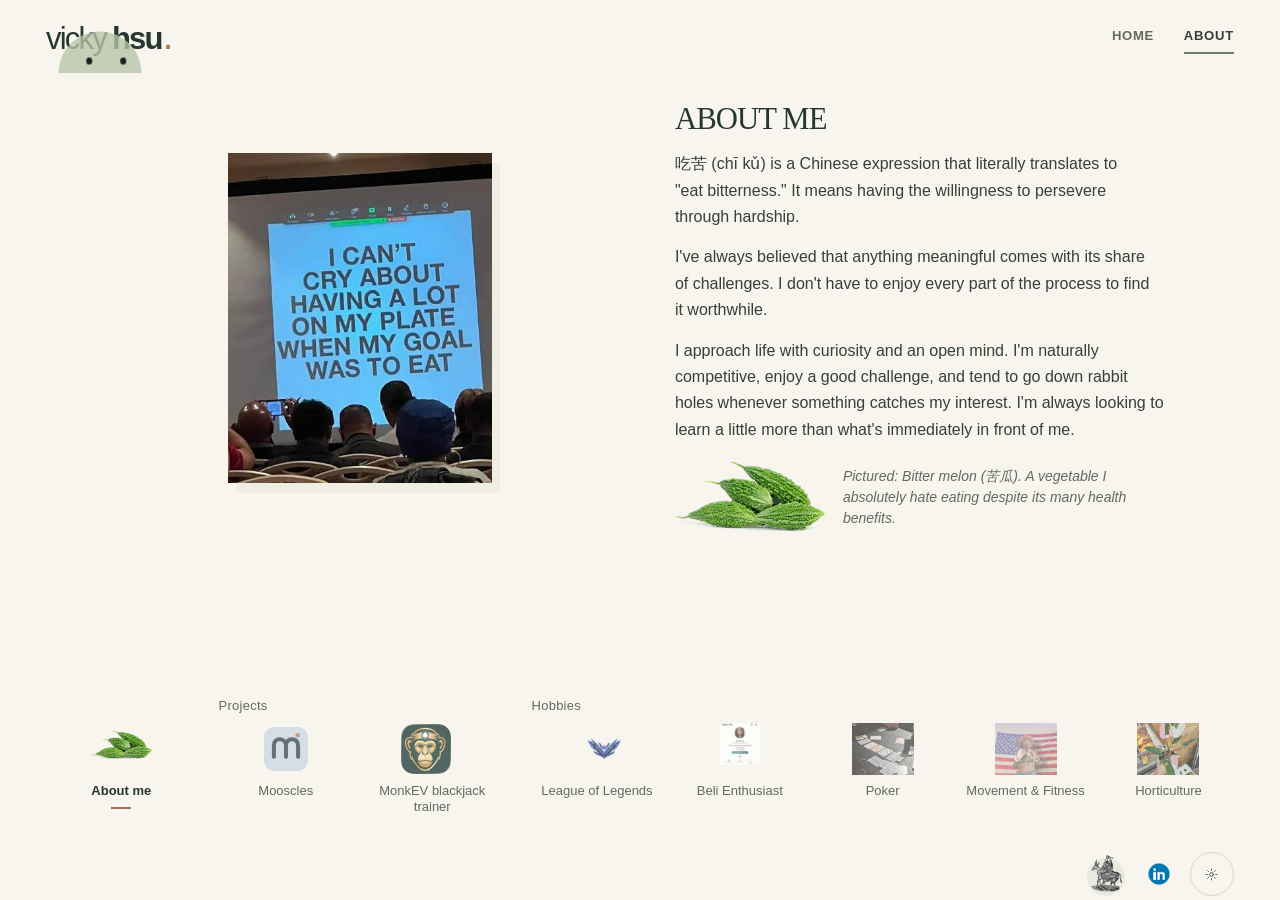
==== commit c4df43fd: "Quiet About gallery title type to match HOME Bring card headings down from a 46px max so About reads" ====
--- a/about/index.html
+++ b/about/index.html
@@ -42,7 +42,7 @@
       })();
     </script>
     <script src="../script.js?v=20260802-blobpersist2" defer></script>
-  <link rel="stylesheet" href="/refinements.css?v=20261027-footer-wenchang">
+  <link rel="stylesheet" href="/refinements.css?v=20261027-about-type">
 <script src="/refinements.js?v=20261026-aboutme2" defer></script>
 <noscript><style>body,body.about-site{display:block;height:auto}main,body.about-site .about-page{height:auto;overflow:visible}.achievements>.section-shell{display:block;height:auto}.career-browser{display:block}.career-content{overflow:visible}.career-entry[hidden],.career-entry [hidden],html .work-pages .work-panel[hidden]{display:block!important}.career-entry{margin-block:30px}.career-entry>.progression-period{display:block}.career-heading button,.career-years,.work-controls,.gallery-controls,.gallery-title-card,.gallery-card-select,.gallery-close{display:none!important}.work-panel,.work-panel:not(:first-child){display:block;height:auto;margin-block:40px}.about-page .gallery-section,.about-page .gallery-section .section-shell,.perspective-gallery{height:auto}.gallery-stage{position:static;perspective:none}.gallery-card{position:static;transform:none!important;opacity:1!important;width:100%;height:auto;margin:30px 0;pointer-events:auto}.gallery-card-layout{height:auto}.gallery-card-copy{opacity:1}</style></noscript>
 </head>
--- a/refinements.css
+++ b/refinements.css
@@ -40,7 +40,7 @@
 .refined-gallery .gallery-title-card,.refined-gallery .gallery-card[hidden]{display:none!important}
 .refined-gallery .gallery-card{position:relative;top:auto;left:auto;width:100%;height:100%;min-height:0;max-height:none;transform:none!important;translate:none;opacity:1;pointer-events:auto;box-shadow:none;background:var(--surface);border:1px solid var(--border-soft);border-radius:8px;overflow:auto;animation:panel-in .35s ease}
 .refined-gallery .gallery-card-layout{grid-template-columns:minmax(220px,.95fr) minmax(250px,1.05fr);gap:32px;padding:32px;min-height:100%;height:auto;align-content:center}
-.refined-gallery .gallery-card-copy h3{font:400 clamp(28px,3vw,42px)/1.1 var(--display);margin:0 0 18px;letter-spacing:-.03em}
+.refined-gallery .gallery-card-copy h3{font:400 clamp(26px,2.4vw,34px)/1.15 var(--display);margin:0 0 14px;letter-spacing:-.03em}
 .refined-gallery .case-purpose{display:block;overflow:visible;font-size:16px;line-height:1.65;-webkit-line-clamp:unset}
 .refined-gallery .note-label{font-size:13px;color:var(--muted);margin-bottom:12px}.refined-gallery .case-disclosure summary{font-size:14px}.refined-gallery .case-details{max-height:none;font-size:14px}
 .refined-gallery .gallery-card-visual{height:310px;max-height:38svh;min-height:0;box-shadow:none}
@@ -145,7 +145,7 @@
 .refined-gallery{grid-template-columns:minmax(0,1fr);grid-template-rows:minmax(0,1fr) 132px;gap:12px;padding:12px 0 0}
 .refined-gallery .gallery-stage{grid-row:1}
 .refined-gallery .gallery-card-layout{max-width:1050px;margin:auto;padding:16px 0;grid-template-columns:minmax(0,1fr) minmax(0,1fr);gap:70px}
-.refined-gallery .gallery-card-copy h3{font-size:clamp(32px,3.4vw,46px)}
+.refined-gallery .gallery-card-copy h3{font-size:clamp(26px,2.4vw,34px)}
 .refined-gallery .gallery-card-visual{background:transparent;border-radius:0;max-height:34svh;height:280px}
 .refined-gallery .gallery-card{overflow:auto;animation:collection-in .35s ease}
 .refined-gallery .gallery-controls{display:none}
@@ -179,8 +179,8 @@
 .refined-gallery .case-details dt{font:13px/1.5 var(--sans);text-transform:none;letter-spacing:0;color:var(--muted)}
 .refined-gallery .case-details dd{font:14px/1.55 var(--sans)}
 .refined-gallery .gallery-card:has(.project-notes) .gallery-card-layout{gap:38px;grid-template-columns:.65fr 1.35fr}
-.refined-gallery .gallery-card:has(.project-notes) .gallery-card-copy h3{font-size:32px;margin-bottom:12px}
-.refined-gallery .gallery-card:has(.project-notes) .case-purpose{font-size:14px;line-height:1.55}
+.refined-gallery .gallery-card:has(.project-notes) .gallery-card-copy h3{font-size:28px;margin-bottom:10px}
+.refined-gallery .gallery-card:has(.project-notes) .case-purpose{font-size:15px;line-height:1.55}
 .refined-gallery .gallery-card:has(.project-notes) .case-details{display:grid;grid-template-columns:1fr 1fr;gap:14px 26px}
 .refined-gallery .gallery-card:has(.project-notes) .case-details>div{display:block;padding:0}
 .refined-gallery .gallery-card:has(.project-notes) .case-details dt{margin-bottom:5px}
@@ -296,8 +296,8 @@
 .home-layout .career-entry { animation: career-arrive 200ms ease; }
 .home-layout .career-entry > .progression-period {
   height: auto;
-  font-size: 58px;
-  margin-bottom: 28px;
+  font-size: 40px;
+  margin-bottom: 20px;
 }
 .home-layout .career-entry .progression-role { text-wrap: pretty; }
 .home-layout .career-entry .progression-grade { text-transform: none; letter-spacing: .01em; }
@@ -389,13 +389,13 @@
   .home-layout .work-panel:has(.reasoning-diagram) { grid-template-columns: minmax(0, 1fr) minmax(170px, 220px); column-gap: 16px; }
   .home-layout .work-panel .system-map { display: block; width: 220px; }
   .home-layout .work-panel:has(.reasoning-diagram):has(.case-disclosure[open]) .system-map { display: block; width: 150px; }
-  .home-layout .work-panel h3 { font-size: 34px; }
+  .home-layout .work-panel h3 { font-size: 30px; }
   .home-layout .work-panel .reasoning-diagram { max-height: 236px; }
 }
 @media (max-width: 900px), (max-height: 649px) {
   .home-layout .career-browser { grid-template-rows: auto auto auto; gap: 18px; }
   .home-layout .career-content { overflow: visible; scrollbar-gutter: auto; padding: 8px 0 0; }
-  .home-layout .career-entry > .progression-period { font-size: 48px; margin-bottom: 24px; }
+  .home-layout .career-entry > .progression-period { font-size: 36px; margin-bottom: 16px; }
   .home-layout .career-years button { font-size: 13px; }
   .home-layout .work-panel { row-gap: 24px; }
   .home-layout .work-panel:has(.reasoning-diagram) { grid-template-columns: minmax(0, 1fr) minmax(150px, 200px); align-items: center; }
@@ -469,12 +469,12 @@
   font-size: 13px;
 }
 .home-layout .career-entry > .progression-period {
-  font-size: 72px;
-  letter-spacing: -.06em;
+  font-size: 40px;
+  letter-spacing: -.04em;
 }
 .home-layout .work-panel h3,
 .home-layout .work-panel h4 {
-  font-size: clamp(26px, 2.7vw, 38px);
+  font-size: clamp(26px, 2.2vw, 34px);
   letter-spacing: -.03em;
   line-height: 1.12;
 }
@@ -576,7 +576,7 @@
 }
 @media (max-width: 900px), (max-height: 649px) {
   .home-layout .case-glance { grid-template-columns: 1fr; }
-  .home-layout .career-entry > .progression-period { font-size: 56px; }
+  .home-layout .career-entry > .progression-period { font-size: 36px; }
   .home-layout .folio-tab-name { display: none; }
 }
 @media (min-width: 901px) and (min-height: 650px) {
@@ -737,8 +737,8 @@
 .home-layout .home-introduction h1 {
   margin: 0;
   color: var(--text-strong);
-  font: 400 clamp(36px, 4.2vw, 58px) / 1.02 var(--display);
-  letter-spacing: -.045em;
+  font: 400 clamp(32px, 3.2vw, 42px) / 1.08 var(--display);
+  letter-spacing: -.035em;
 }
 
 .home-layout .home-introduction p {
@@ -805,12 +805,12 @@
   }
 
   .home-layout .home-introduction h1 {
-    font-size: clamp(34px, 10vw, 42px);
+    font-size: clamp(30px, 8vw, 36px);
   }
 
   .home-layout .home-introduction-role {
     margin-top: 10px !important;
-    font-size: 18px;
+    font-size: 17px;
   }
 
   .home-layout .home-introduction-focus {
@@ -818,15 +818,15 @@
   }
 }
 
-/* Home reading layout: larger copy and controls grouped with their content. */
-.home-layout .career-heading h2 { font-size: 26px; }
+/* Home reading layout: quieter display type so role/project copy leads. */
+.home-layout .career-heading h2 { font-size: 22px; }
 .home-layout .career-browser { gap: 16px; padding-top: 12px; }
 .home-layout .career-content { padding-top: 0; }
-.home-layout .career-entry > .progression-period { margin-bottom: 18px; }
-.home-layout .career-entry .progression-role { font-size: 32px; }
+.home-layout .career-entry > .progression-period { margin-bottom: 14px; }
+.home-layout .career-entry .progression-role { font-size: 24px; }
 .home-layout .career-entry .progression-grade,
 .home-layout .career-entry .progression-domain {
-  font-size: 16px;
+  font-size: 15px;
   line-height: 1.5;
   max-width: none;
 }
@@ -852,8 +852,8 @@
 .home-layout .work-panel h4,
 .home-layout .work-panel:has(.case-disclosure[open]) h3,
 .home-layout .work-panel:has(.case-disclosure[open]) h4 {
-  font-size: clamp(32px, 3.5vw, 50px);
-  line-height: 1.12;
+  font-size: clamp(26px, 2.4vw, 34px);
+  line-height: 1.15;
   max-width: none;
   margin: 0;
 }
@@ -862,8 +862,8 @@
   max-width: none;
 }
 .home-layout .work-panel .case-purpose {
-  font-size: 22px;
-  line-height: 1.5;
+  font-size: 17px;
+  line-height: 1.55;
   max-width: 62ch;
 }
 .home-layout .case-glance { max-width: none; gap: 20px 32px; margin-top: 24px; }
@@ -902,9 +902,9 @@
   .home-layout .career-entry .progression-description,
   .home-layout .career-entry .progression-career-event,
   .home-layout .career-entry .progression-personal-event { margin-bottom: 0; }
-  .home-layout .career-entry .progression-role { font-size: 28px; }
+  .home-layout .career-entry .progression-role { font-size: 22px; }
   .home-layout .work-pages { height: auto; margin: 0; padding: 0; }
-  .home-layout .work-panel .case-purpose { font-size: 20px; }
+  .home-layout .work-panel .case-purpose { font-size: 16px; }
   .home-layout .case-glance { margin-top: 20px; gap: 16px; }
   .home-layout .case-glance dd,
   .home-layout .work-panel .case-disclosure[open] .case-details dd,
@@ -1000,25 +1000,25 @@
   }
 
   .home-layout .career-entry > .progression-period {
-    font-size: clamp(44px, 12vw, 48px);
-    margin-bottom: 16px;
+    font-size: clamp(32px, 9vw, 36px);
+    margin-bottom: 12px;
   }
 
   .home-layout .career-entry .progression-role {
-    font-size: clamp(23px, 6.4vw, 25px);
+    font-size: clamp(20px, 5.5vw, 22px);
   }
 
   .home-layout .career-entry .progression-grade,
   .home-layout .career-entry .progression-domain {
-    font-size: 15px;
+    font-size: 14px;
   }
 
   .home-layout .work-panel h3,
   .home-layout .work-panel h4,
   .home-layout .work-panel:has(.case-disclosure[open]) h3,
   .home-layout .work-panel:has(.case-disclosure[open]) h4 {
-    font-size: clamp(27px, 7.4vw, 30px);
-    line-height: 1.1;
+    font-size: clamp(24px, 6.2vw, 28px);
+    line-height: 1.15;
   }
 
   .home-layout .work-panel .case-purpose {
@@ -1054,12 +1054,12 @@
 
   .about-page .refined-gallery .gallery-card-copy h3,
   .about-page .refined-gallery .gallery-card:has(.project-notes) .gallery-card-copy h3 {
-    margin-bottom: 12px;
-    font-size: clamp(26px, 7.4vw, 29px);
+    margin-bottom: 10px;
+    font-size: clamp(24px, 6.2vw, 28px);
   }
 
   .about-page .refined-gallery .case-purpose {
-    font-size: 14px;
+    font-size: 15px;
     line-height: 1.55;
   }
 
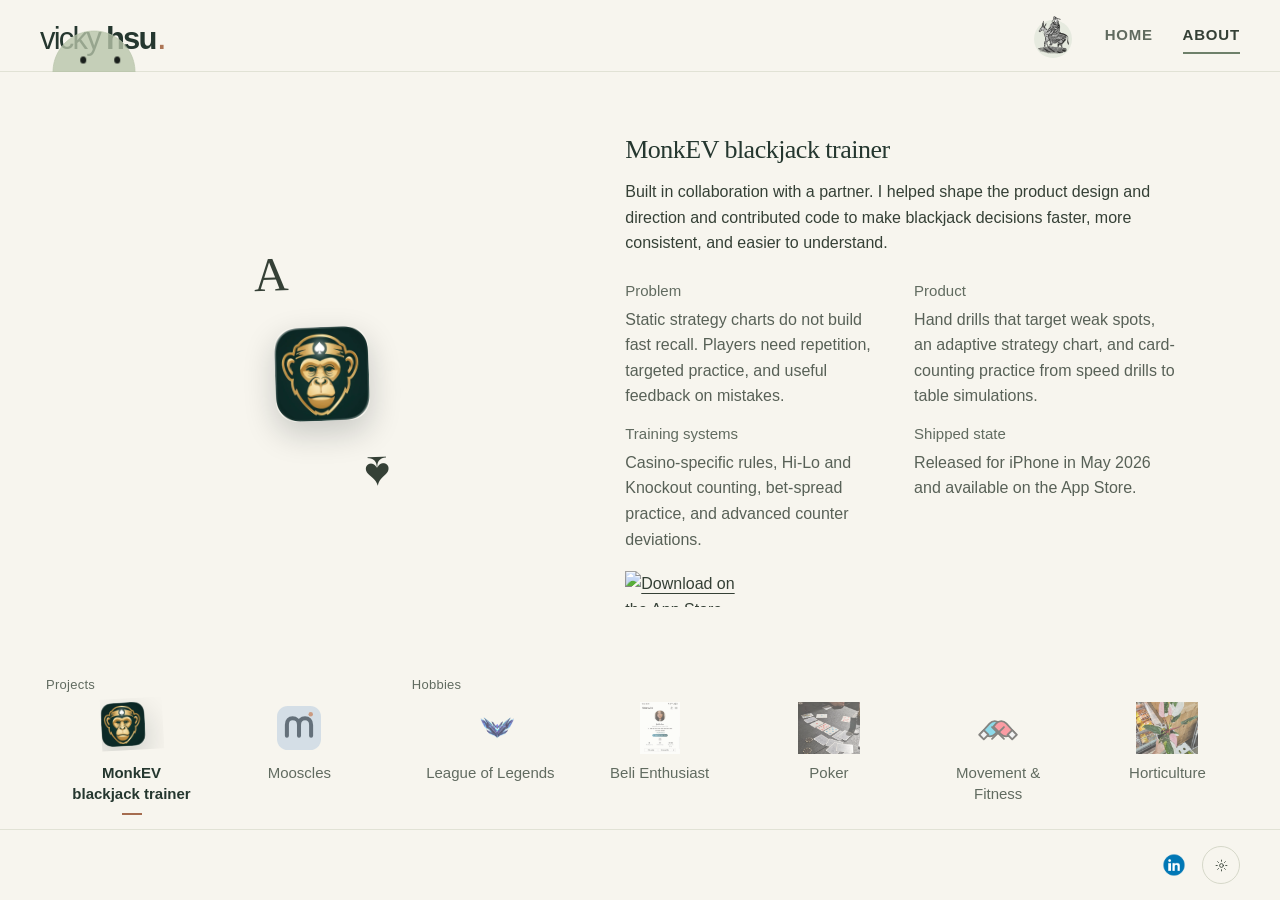
==== commit 84a43e53: "Polish homepage composition, type scale, portrait, and chrome rules Remove the header face chip, res" ====
--- a/about/index.html
+++ b/about/index.html
@@ -42,8 +42,8 @@
       })();
     </script>
     <script src="../script.js?v=20260802-blobpersist2" defer></script>
-  <link rel="stylesheet" href="/refinements.css?v=20261027-about-type">
-<script src="/refinements.js?v=20261026-aboutme2" defer></script>
+  <link rel="stylesheet" href="/refinements.css?v=41">
+<script src="/refinements.js?v=17" defer></script>
 <noscript><style>body,body.about-site{display:block;height:auto}main,body.about-site .about-page{height:auto;overflow:visible}.achievements>.section-shell{display:block;height:auto}.career-browser{display:block}.career-content{overflow:visible}.career-entry[hidden],.career-entry [hidden],html .work-pages .work-panel[hidden]{display:block!important}.career-entry{margin-block:30px}.career-entry>.progression-period{display:block}.career-heading button,.career-years,.work-controls,.gallery-controls,.gallery-title-card,.gallery-card-select,.gallery-close{display:none!important}.work-panel,.work-panel:not(:first-child){display:block;height:auto;margin-block:40px}.about-page .gallery-section,.about-page .gallery-section .section-shell,.perspective-gallery{height:auto}.gallery-stage{position:static;perspective:none}.gallery-card{position:static;transform:none!important;opacity:1!important;width:100%;height:auto;margin:30px 0;pointer-events:auto}.gallery-card-layout{height:auto}.gallery-card-copy{opacity:1}</style></noscript>
 </head>
   <body class="about-site">
@@ -70,183 +70,6 @@
         </button>
 
         <div class="nav-links" id="primary-links">
-          <a href="/">Home</a>
-          <a href="/about/" aria-current="page">About</a>
-        </div>
-
-      </nav>
-    </header>
-
-    <main id="main-content" class="about-page">
-      <section class="about section" id="about" aria-label="About">
-        <div class="section-shell hero-grid">
-          </div></section>
-
-      <section class="gallery-section section ruled-section" id="projects" aria-label="Projects and hobbies">
-        <div class="section-shell">
-          <div class="perspective-gallery" data-perspective-gallery>
-            <div class="gallery-stage" aria-live="polite">
-              <article class="gallery-card gallery-content-card gallery-aboutme" data-gallery-card data-gallery-item data-gallery-group="" data-menu-label="About me" aria-labelledby="gallery-aboutme-heading">
-                <button class="gallery-card-select" type="button" aria-label="Select About me card"></button>
-                <button class="gallery-close" type="button" aria-label="Close About me card" hidden><svg viewBox="0 0 24 24" aria-hidden="true"><path d="M9 7 4 12l5 5M4 12h10a6 6 0 0 1 6 6v2"/></svg></button>
-                <div class="gallery-card-layout">
-                  <figure class="aboutme-card-visual gallery-card-visual"><img class="aboutme-photo" src="../assets/about-chi-ku.jpg" alt="A presentation slide reading: I can't cry about having a lot on my plate when my goal was to eat" width="400" height="500"></figure>
-                  <div class="gallery-card-copy">
-                    <h3 id="gallery-aboutme-heading">ABOUT ME</h3>
-                    <p class="case-purpose"><span lang="zh">吃苦</span> (chī kǔ) is a Chinese expression that literally translates to "eat bitterness." It means having the willingness to persevere through hardship.</p>
-                    <p class="case-purpose">I've always believed that anything meaningful comes with its share of challenges. I don't have to enjoy every part of the process to find it worthwhile.</p>
-                    <p class="case-purpose">I approach life with curiosity and an open mind. I'm naturally competitive, enjoy a good challenge, and tend to go down rabbit holes whenever something catches my interest. I'm always looking to learn a little more than what's immediately in front of me.</p>
-                    <figure class="aboutme-melon" data-menu-preview><img class="aboutme-melon-img" src="../assets/bitter-melon.png" alt="Bitter melons" width="440" height="212" loading="lazy"><figcaption>Pictured: Bitter melon (<span lang="zh">苦瓜</span>). A vegetable I absolutely hate eating despite its many health benefits.</figcaption></figure>
-                  </div>
-                </div>
-              </article>
-
-              <article class="gallery-card gallery-title-card" data-gallery-card data-title-card aria-label="Project section">
-                <div class="gallery-title-inner">
-                  <span>01</span>
-                  <h2>PROJECTS</h2>
-                </div>
-              </article>
-
-              <article class="gallery-card gallery-content-card gallery-mooscles" data-gallery-card data-gallery-item data-gallery-group="Projects" aria-labelledby="gallery-mooscles-heading">
-                <button class="gallery-card-select" type="button" aria-label="Select Mooscles card"></button>
-                <button class="gallery-close" type="button" aria-label="Close Mooscles project" hidden><svg viewBox="0 0 24 24" aria-hidden="true"><path d="M9 7 4 12l5 5M4 12h10a6 6 0 0 1 6 6v2"/></svg></button>
-                <div class="gallery-card-layout">
-                  <div class="mooscles-visual gallery-card-visual"><img class="mooscles-icon" src="../assets/mooscles-mark.svg" alt="Mooscles monogram" width="240" height="240"></div>
-                  <div class="gallery-card-copy">
-                    <p class="note-label">Work in progress</p>
-                    <h3 id="gallery-mooscles-heading">Mooscles</h3>
-                    <p class="case-purpose">A coverage-aware workout refresh tool for experienced lifters who program their own training.</p>
-                    <section class="project-notes" aria-label="Product notes">
-                      <dl class="case-details">
-                        <div><dt>Problem</dt><dd>Self-directed lifters tend to repeat familiar exercises, so routines go stale and movement and muscle coverage narrow over time.</dd></div>
-                        <div><dt>Key decision</dt><dd>Preserve user agency rather than generate a new program. Mooscles keeps a workout's anchor exercises and recommends targeted rotations where coverage gaps or repetition indicate a change.</dd></div>
-                        <div><dt>Product</dt><dd>Smart Refresh recommends substitutions, Muscle Roulette supports exploration, and Coverage Visualization shows how each change affects muscle and movement coverage.</dd></div>
-                        <div><dt>Why I'm building it</dt><dd>Most fitness products focus on either tracking or prescription. Mooscles sits between the two: it supports better training decisions while leaving the decision with the user.</dd></div>
-                      </dl>
-                    </section>
-                  </div>
-                </div>
-              </article>
-
-              <article class="gallery-card gallery-content-card gallery-monkev" data-gallery-card data-gallery-item aria-labelledby="gallery-monkev-heading">
-                <button class="gallery-card-select" type="button" aria-label="Select MonkEV card"></button>
-                <button class="gallery-close" type="button" aria-label="Close MonkEV project" hidden><svg viewBox="0 0 24 24" aria-hidden="true"><path d="M9 7 4 12l5 5M4 12h10a6 6 0 0 1 6 6v2"/></svg></button>
-                <div class="gallery-card-layout">
-                  <div class="blackjack-mark gallery-card-visual" aria-hidden="true">
-                    <span>A</span>
-                    <img src="../assets/monkev-app-icon.png" alt="" width="400" height="400" loading="lazy">
-                    <span>♠</span>
-                  </div>
-                  <div class="gallery-card-copy">
-                    <h3 id="gallery-monkev-heading">MonkEV blackjack trainer</h3>
-                    <p class="case-purpose">An iOS trainer for building fast, accurate recall of blackjack strategy and card counting. Built with a partner; I helped shape product design and direction and contributed code.</p>
-                    <section class="project-notes" aria-label="Product notes">
-                      <dl class="case-details">
-                        <div><dt>Problem</dt><dd>Static strategy charts do not build fast recall. Players need repetition, targeted practice, and feedback on their mistakes.</dd></div>
-                        <div><dt>Product</dt><dd>Hand drills that target each player's weak areas, an adaptive strategy chart, and card-counting practice ranging from speed drills to table simulations.</dd></div>
-                        <div><dt>Training systems</dt><dd>Supports casino-specific rules, Hi-Lo and Knockout counting, bet-spread practice, and advanced counter deviations.</dd></div>
-                        <div><dt>Shipped state</dt><dd>Released on the iOS App Store in May 2026.</dd></div>
-                      </dl>
-                    </section>
-                    <a class="app-store-link" href="https://apps.apple.com/bt/app/monkev-blackjack-trainer/id6761668929" target="_blank" rel="noreferrer" aria-label="Download MonkEV Blackjack Trainer on the App Store">
-                      <img class="app-store-badge" src="https://tools.applemediaservices.com/api/badges/download-on-the-app-store/black/en-us?size=250x83" alt="Download on the App Store" width="150" height="50" loading="lazy">
-                      <span class="visually-hidden">(opens in a new tab)</span>
-                    </a>
-                  </div>
-                </div>
-              </article>
-
-              <article class="gallery-card gallery-title-card gallery-hobbies-title" data-gallery-card data-title-card aria-label="Hobbies section">
-                <div class="gallery-title-inner">
-                  <span>02</span>
-                  <h2>HOBBIES</h2>
-                </div>
-              </article>
-
-              <article class="gallery-card gallery-content-card gallery-league" data-gallery-card data-gallery-item data-gallery-group="Hobbies" aria-labelledby="gallery-league-heading">
-                <button class="gallery-card-select" type="button" aria-label="Select League of Legends card"></button>
-                <button class="gallery-close" type="button" aria-label="Close League of Legends card" hidden><svg viewBox="0 0 24 24" aria-hidden="true"><path d="M9 7 4 12l5 5M4 12h10a6 6 0 0 1 6 6v2"/></svg></button>
-                <div class="gallery-card-layout">
-                  <div class="league-media"><div class="league-card-visual gallery-card-visual">
-                    <img class="league-rank-image" src="../assets/league-diamond-rank.png" alt="League of Legends Diamond rank crest" width="144" height="144" loading="lazy">
-                    <p><strong>Diamond I Peak</strong><span>Top 2% NA</span><span>#75 Zilean NA</span></p>
-                  </div><img class="league-stats-image" src="../assets/league-of-graphs-stats.png" alt="League of Graphs profile statistics showing North American rank and playstyle tags" width="542" height="710" loading="lazy"></div>
-                  <div class="gallery-card-copy">
-                    <h3 id="gallery-league-heading">League of Legends</h3>
-                    <p class="case-purpose">My favorite way to unwind is playing ranked League of Legends despite its reputation for being anything but relaxing. It's a nostalgic favorite I've played for years!</p>
-                  </div>
-                </div>
-              </article>
-
-              <article class="gallery-card gallery-content-card gallery-beli" data-gallery-card data-gallery-item aria-labelledby="gallery-beli-heading">
-                <button class="gallery-card-select" type="button" aria-label="Select Beli card"></button>
-                <button class="gallery-close" type="button" aria-label="Close Beli card" hidden><svg viewBox="0 0 24 24" aria-hidden="true"><path d="M9 7 4 12l5 5M4 12h10a6 6 0 0 1 6 6v2"/></svg></button>
-                <div class="gallery-card-layout">
-                  <figure class="beli-card-visual gallery-card-visual">
-                    <img src="../assets/beli-vickzhsu-profile.jpg" alt="Vicky Hsu's Beli profile showing the @vickzhsu handle and Top 0.5% New York badge" width="720" height="757" loading="lazy">
-                  </figure>
-                  <div class="gallery-card-copy">
-                    <p class="note-label">@vickzhsu</p>
-                    <h3 id="gallery-beli-heading">Beli Enthusiast</h3>
-                    <p class="case-purpose">I enjoy experiencing cultures and places through food, and rate restaurants on food quality, price, value, and occasionally ambiance. I'm currently ranked in the top 0.5% of New York Beli users.</p>
-                    <a class="beli-link" href="https://beliapp.com/" target="_blank" rel="noreferrer">Open Beli profile <span aria-hidden="true">↗</span><span class="visually-hidden">(opens in a new tab)</span></a>
-                  </div>
-                </div>
-              </article>
-
-              <article class="gallery-card gallery-content-card gallery-poker" data-gallery-card data-gallery-item aria-labelledby="gallery-poker-heading">
-                <button class="gallery-card-select" type="button" aria-label="Select Poker card"></button>
-                <button class="gallery-close" type="button" aria-label="Close Poker card" hidden><svg viewBox="0 0 24 24" aria-hidden="true"><path d="M9 7 4 12l5 5M4 12h10a6 6 0 0 1 6 6v2"/></svg></button>
-                <div class="gallery-card-layout">
-                  <figure class="poker-card-visual gallery-card-visual"><img class="poker-photo" src="../assets/poker-table.jpg" alt="A live poker table with cards, chips, and a player holding hole cards" width="767" height="1024" loading="lazy"></figure>
-                  <div class="gallery-card-copy">
-                    <h3 id="gallery-poker-heading">Poker</h3>
-                    <p class="case-purpose">I love poker because there's so much more to it than the cards you're dealt. Half the fun is figuring out what everyone else is thinking, knowing when to trust the odds, and occasionally taking a gamble just to see if I can pull it off.</p>
-                  </div>
-                </div>
-              </article>
-
-              <article class="gallery-card gallery-content-card gallery-movement" data-gallery-card data-gallery-item aria-labelledby="gallery-movement-heading">
-                <button class="gallery-card-select" type="button" aria-label="Select Movement and Fitness card"></button>
-                <button class="gallery-close" type="button" aria-label="Close Movement and Fitness card" hidden><svg viewBox="0 0 24 24" aria-hidden="true"><path d="M9 7 4 12l5 5M4 12h10a6 6 0 0 1 6 6v2"/></svg></button>
-                <div class="gallery-card-layout">
-                  <figure class="movement-card-visual gallery-card-visual">
-                    <img class="movement-photo" src="../assets/movement-box-st.jpg" alt="Vicky wearing boxing gloves in front of an American flag" width="683" height="911" loading="lazy">
-                    <figcaption class="movement-reference">Reference: Box St Fitness</figcaption>
-                  </figure>
-                  <div class="gallery-card-copy">
-                    <h3 id="gallery-movement-heading">Movement &amp; Fitness</h3>
-                    <p class="case-purpose">I rotate between yoga, boxing, and Pilates, and am still building fundamentals in each.</p>
-                  </div>
-                </div>
-              </article>
-
-              <article class="gallery-card gallery-content-card gallery-horticulture" data-gallery-card data-gallery-item aria-labelledby="gallery-horticulture-heading">
-                <button class="gallery-card-select" type="button" aria-label="Select Horticulture card"></button>
-                <button class="gallery-close" type="button" aria-label="Close Horticulture card" hidden><svg viewBox="0 0 24 24" aria-hidden="true"><path d="M9 7 4 12l5 5M4 12h10a6 6 0 0 1 6 6v2"/></svg></button>
-                <div class="gallery-card-layout">
-                  <figure class="horticulture-card-visual gallery-card-visual"><img class="horticulture-photo" src="../assets/horticulture-philodendron.jpg" alt="A pink, white, and green variegated philodendron in a nursery pot" width="767" height="1024" loading="lazy"></figure>
-                  <div class="gallery-card-copy">
-                    <h3 id="gallery-horticulture-heading">Horticulture</h3>
-                    <p class="case-purpose">I have collected plants since 2021, with a particular interest in variegated philodendrons and monsteras, and have developed hands-on experience with propagation, care, and keeping demanding plants healthy.</p>
-                  </div>
-                </div>
-              </article>
-            </div>
-
-            <div class="gallery-controls" aria-label="Gallery controls">
-              <button type="button" data-gallery-previous aria-label="Previous card">←</button>
-              <button type="button" data-gallery-next aria-label="Next card">→</button>
-            </div>
-          </div>
-        </div>
-      </section>
-    </main>
-
-    <footer class="site-footer">
-      <div class="section-shell">
-        <div class="footer-actions" aria-label="Footer actions">
           <div class="wenchang-nav" data-wenchang-nav>
             <button
               class="wenchang-nav-trigger"
@@ -275,6 +98,168 @@
               </p>
             </div>
           </div>
+          <a href="/">Home</a>
+          <a href="/about/" aria-current="page">About</a>
+        </div>
+
+      </nav>
+    </header>
+
+    <main id="main-content" class="about-page">
+      <section class="about section" id="about" aria-label="About">
+        <div class="section-shell hero-grid">
+          </div></section>
+
+      <section class="gallery-section section ruled-section" id="projects" aria-label="Projects and hobbies">
+        <div class="section-shell">
+          <div class="perspective-gallery" data-perspective-gallery>
+            <div class="gallery-stage" aria-live="polite">
+              <article class="gallery-card gallery-title-card" data-gallery-card data-title-card aria-label="Project section">
+                <div class="gallery-title-inner">
+                  <span>01</span>
+                  <h2>PROJECT</h2>
+                </div>
+              </article>
+
+              <article class="gallery-card gallery-content-card gallery-monkev" data-gallery-card data-gallery-item aria-labelledby="gallery-monkev-heading">
+                <button class="gallery-card-select" type="button" aria-label="Select MonkEV card"></button>
+                <button class="gallery-close" type="button" aria-label="Close MonkEV project" hidden><svg viewBox="0 0 24 24" aria-hidden="true"><path d="M9 7 4 12l5 5M4 12h10a6 6 0 0 1 6 6v2"/></svg></button>
+                <div class="gallery-card-layout">
+                  <div class="blackjack-mark gallery-card-visual" aria-hidden="true">
+                    <span>A</span>
+                    <img src="../assets/monkev-app-icon.png" alt="" width="400" height="400" loading="lazy">
+                    <span>♠</span>
+                  </div>
+                  <div class="gallery-card-copy">
+                    <h3 id="gallery-monkev-heading">MonkEV blackjack trainer</h3>
+                    <p class="case-purpose">Built in collaboration with a partner. I helped shape the product design and direction and contributed code to make blackjack decisions faster, more consistent, and easier to understand.</p>
+                    <section class="project-notes" aria-label="Product notes">
+                      <dl class="case-details">
+                        <div><dt>Problem</dt><dd>Static strategy charts do not build fast recall. Players need repetition, targeted practice, and useful feedback on mistakes.</dd></div>
+                        <div><dt>Product</dt><dd>Hand drills that target weak spots, an adaptive strategy chart, and card-counting practice from speed drills to table simulations.</dd></div>
+                        <div><dt>Training systems</dt><dd>Casino-specific rules, Hi-Lo and Knockout counting, bet-spread practice, and advanced counter deviations.</dd></div>
+                        <div><dt>Shipped state</dt><dd>Released for iPhone in May 2026 and available on the App Store.</dd></div>
+                      </dl>
+                    </section>
+                    <a class="app-store-link" href="https://apps.apple.com/bt/app/monkev-blackjack-trainer/id6761668929" target="_blank" rel="noreferrer" aria-label="Download MonkEV Blackjack Trainer on the App Store">
+                      <img class="app-store-badge" src="https://tools.applemediaservices.com/api/badges/download-on-the-app-store/black/en-us?size=250x83" alt="Download on the App Store" width="150" height="50" loading="lazy">
+                      <span class="visually-hidden">(opens in a new tab)</span>
+                    </a>
+                  </div>
+                </div>
+              </article>
+
+              <article class="gallery-card gallery-content-card gallery-mooscles" data-gallery-card data-gallery-item aria-labelledby="gallery-mooscles-heading">
+                <button class="gallery-card-select" type="button" aria-label="Select Mooscles card"></button>
+                <button class="gallery-close" type="button" aria-label="Close Mooscles project" hidden><svg viewBox="0 0 24 24" aria-hidden="true"><path d="M9 7 4 12l5 5M4 12h10a6 6 0 0 1 6 6v2"/></svg></button>
+                <div class="gallery-card-layout">
+                  <div class="mooscles-visual gallery-card-visual"><img class="mooscles-icon" src="../assets/mooscles-mark.svg" alt="Mooscles monogram" width="240" height="240"></div>
+                  <div class="gallery-card-copy">
+                    <p class="note-label">Work in progress</p>
+                    <h3 id="gallery-mooscles-heading">Mooscles</h3>
+                    <p class="case-purpose">A coverage-aware workout refresh tool for people who already know how they like to train.</p>
+                    <section class="project-notes" aria-label="Product notes">
+                      <dl class="case-details">
+                        <div><dt>Problem</dt><dd>Self-directed lifters tend to repeat familiar exercises, making routines stale and allowing movement or muscle coverage to narrow over time.</dd></div>
+                        <div><dt>Key decision</dt><dd>Preserve user agency instead of generating an entirely new program. Mooscles keeps the workout's anchors and recommends targeted rotations where coverage or repetition suggests a change would be useful.</dd></div>
+                        <div><dt>Product</dt><dd>Smart Refresh identifies useful substitutions, Muscle Roulette encourages exploration and Coverage Visualization shows how those choices change the workout.</dd></div>
+                        <div><dt>Why I'm building it</dt><dd>Most fitness products are designed around tracking or prescription. I'm interested in the space between them: helping someone make a better decision without taking the decision away from them.</dd></div>
+                      </dl>
+                    </section>
+                  </div>
+                </div>
+              </article>
+
+              <article class="gallery-card gallery-title-card gallery-hobbies-title" data-gallery-card data-title-card aria-label="Hobbies section">
+                <div class="gallery-title-inner">
+                  <span>02</span>
+                  <h2>HOBBIES</h2>
+                </div>
+              </article>
+
+              <article class="gallery-card gallery-content-card gallery-league" data-gallery-card data-gallery-item aria-labelledby="gallery-league-heading">
+                <button class="gallery-card-select" type="button" aria-label="Select League of Legends card"></button>
+                <button class="gallery-close" type="button" aria-label="Close League of Legends card" hidden><svg viewBox="0 0 24 24" aria-hidden="true"><path d="M9 7 4 12l5 5M4 12h10a6 6 0 0 1 6 6v2"/></svg></button>
+                <div class="gallery-card-layout">
+                  <div class="league-media"><div class="league-card-visual gallery-card-visual">
+                    <img class="league-rank-image" src="../assets/league-diamond-rank.png" alt="League of Legends Diamond rank crest" width="144" height="144" loading="lazy">
+                    <p><strong>Diamond I Peak</strong><span>Top 2% NA</span><span>#75 Zilean NA</span></p>
+                  </div><img class="league-stats-image" src="../assets/league-of-graphs-stats.png" alt="League of Graphs profile statistics showing North American rank and playstyle tags" width="542" height="710" loading="lazy"></div>
+                  <div class="gallery-card-copy">
+                    <h3 id="gallery-league-heading">League of Legends</h3>
+                    <p class="case-purpose">My game of choice to de-stress. I like the fast pace and the challenge of adapting to new people and situations, working with random teammates, and finding that focused flow state each match.</p>
+                  </div>
+                </div>
+              </article>
+
+              <article class="gallery-card gallery-content-card gallery-beli" data-gallery-card data-gallery-item aria-labelledby="gallery-beli-heading">
+                <button class="gallery-card-select" type="button" aria-label="Select Beli card"></button>
+                <button class="gallery-close" type="button" aria-label="Close Beli card" hidden><svg viewBox="0 0 24 24" aria-hidden="true"><path d="M9 7 4 12l5 5M4 12h10a6 6 0 0 1 6 6v2"/></svg></button>
+                <div class="gallery-card-layout">
+                  <figure class="beli-card-visual gallery-card-visual">
+                    <img src="../assets/beli-vickzhsu-profile.png" alt="The top of Vicky Hsu's Beli profile showing the @vickzhsu handle and Top 1% in New York badge" width="946" height="2049" loading="lazy">
+                  </figure>
+                  <div class="gallery-card-copy">
+                    <p class="note-label">@vickzhsu</p>
+                    <h3 id="gallery-beli-heading">Beli Enthusiast</h3>
+                    <p class="case-purpose">I love experiencing cultures and places through food. I rate restaurants based on food quality, price, value, and sometimes ambiance.</p>
+                    <a class="beli-link" href="https://beliapp.com/" target="_blank" rel="noreferrer">Open Beli profile <span aria-hidden="true">↗</span><span class="visually-hidden">(opens in a new tab)</span></a>
+                  </div>
+                </div>
+              </article>
+
+              <article class="gallery-card gallery-content-card gallery-poker" data-gallery-card data-gallery-item aria-labelledby="gallery-poker-heading">
+                <button class="gallery-card-select" type="button" aria-label="Select Poker card"></button>
+                <button class="gallery-close" type="button" aria-label="Close Poker card" hidden><svg viewBox="0 0 24 24" aria-hidden="true"><path d="M9 7 4 12l5 5M4 12h10a6 6 0 0 1 6 6v2"/></svg></button>
+                <div class="gallery-card-layout">
+                  <figure class="poker-card-visual gallery-card-visual"><img class="poker-photo" src="../assets/poker-table.jpg" alt="A live poker table with cards, chips, and a player holding hole cards" width="767" height="1024" loading="lazy"></figure>
+                  <div class="gallery-card-copy">
+                    <h3 id="gallery-poker-heading">Poker</h3>
+                    <p class="case-purpose">I dabble in poker. I am a big fan of psychoanalyzing faces, sweating through hands, and trying to read everyone else’s poker face without revealing my own. Another great strategy game.</p>
+                  </div>
+                </div>
+              </article>
+
+              <article class="gallery-card gallery-content-card gallery-movement" data-gallery-card data-gallery-item aria-labelledby="gallery-movement-heading">
+                <button class="gallery-card-select" type="button" aria-label="Select Movement and Fitness card"></button>
+                <button class="gallery-close" type="button" aria-label="Close Movement and Fitness card" hidden><svg viewBox="0 0 24 24" aria-hidden="true"><path d="M9 7 4 12l5 5M4 12h10a6 6 0 0 1 6 6v2"/></svg></button>
+                <div class="gallery-card-layout">
+                  <div class="movement-card-visual gallery-card-visual" aria-hidden="true">
+                    <span>Yoga</span><span>Boxing</span><span>Pilates</span>
+                    <img src="../assets/boxing-gloves-icon.svg" alt="" width="120" height="120" loading="lazy">
+                  </div>
+                  <div class="gallery-card-copy">
+                    <h3 id="gallery-movement-heading">Movement &amp; Fitness</h3>
+                    <p class="case-purpose">I rotate between yoga, boxing, and Pilates. I am an amateur enthusiast, still learning the ropes and enjoying the variety.</p>
+                  </div>
+                </div>
+              </article>
+
+              <article class="gallery-card gallery-content-card gallery-horticulture" data-gallery-card data-gallery-item aria-labelledby="gallery-horticulture-heading">
+                <button class="gallery-card-select" type="button" aria-label="Select Horticulture card"></button>
+                <button class="gallery-close" type="button" aria-label="Close Horticulture card" hidden><svg viewBox="0 0 24 24" aria-hidden="true"><path d="M9 7 4 12l5 5M4 12h10a6 6 0 0 1 6 6v2"/></svg></button>
+                <div class="gallery-card-layout">
+                  <figure class="horticulture-card-visual gallery-card-visual"><img class="horticulture-photo" src="../assets/horticulture-philodendron.jpg" alt="A pink, white, and green variegated philodendron in a nursery pot" width="767" height="1024" loading="lazy"></figure>
+                  <div class="gallery-card-copy">
+                    <h3 id="gallery-horticulture-heading">Horticulture</h3>
+                    <p class="case-purpose">I started collecting plants in 2021 and have kept them ever since, with a particular love for variegated philodendrons and monsteras. Along the way, I have built extensive hands-on knowledge of propagation, care, and keeping finicky plants thriving.</p>
+                  </div>
+                </div>
+              </article>
+            </div>
+
+            <div class="gallery-controls" aria-label="Gallery controls">
+              <button type="button" data-gallery-previous aria-label="Previous card">←</button>
+              <button type="button" data-gallery-next aria-label="Next card">→</button>
+            </div>
+          </div>
+        </div>
+      </section>
+    </main>
+
+    <footer class="site-footer">
+      <div class="section-shell">
+        <div class="footer-actions" aria-label="Footer actions">
           <a
             class="footer-linkedin"
             href="https://www.linkedin.com/in/hsuvicky/"
--- a/styles.css
+++ b/styles.css
@@ -378,6 +378,8 @@
   --blob-eye-h: 7px;
   --blob-eye-w-wide: 9px;
   --blob-eye-h-wide: 11px;
+  --blob-arm-w: 40px;
+  --blob-arm-h: 36px;
   --blob-squint-size: 0.9rem;
   --blob-fill: var(--blob-color-0);
   --blob-body-opacity: 0.78;
@@ -411,6 +413,8 @@
   --blob-eye-h: 7px;
   --blob-eye-w-wide: 9px;
   --blob-eye-h-wide: 11px;
+  --blob-arm-w: 40px;
+  --blob-arm-h: 36px;
   --blob-squint-size: 0.9rem;
   --blob-fill: var(--blob-color-0);
   --blob-body-opacity: 0.78;
@@ -424,6 +428,8 @@
   --blob-eye-h: 5.5px;
   --blob-eye-w-wide: 7.5px;
   --blob-eye-h-wide: 9px;
+  --blob-arm-w: 31px;
+  --blob-arm-h: 28px;
   --blob-squint-size: 0.75rem;
   --blob-fill: var(--blob-color-1);
   --blob-body-opacity: 0.86;
@@ -437,6 +443,8 @@
   --blob-eye-h: 4.5px;
   --blob-eye-w-wide: 6px;
   --blob-eye-h-wide: 7.5px;
+  --blob-arm-w: 24px;
+  --blob-arm-h: 22px;
   --blob-squint-size: 0.6rem;
   --blob-fill: var(--blob-color-2);
   --blob-body-opacity: 0.92;
@@ -450,6 +458,8 @@
   --blob-eye-h: 3.75px;
   --blob-eye-w-wide: 4.75px;
   --blob-eye-h-wide: 6px;
+  --blob-arm-w: 19px;
+  --blob-arm-h: 17px;
   --blob-squint-size: 0.48rem;
   --blob-fill: var(--blob-color-3);
   --blob-body-opacity: 0.96;
@@ -463,6 +473,8 @@
   --blob-eye-h: 2.75px;
   --blob-eye-w-wide: 3.5px;
   --blob-eye-h-wide: 4.25px;
+  --blob-arm-w: 13px;
+  --blob-arm-h: 12px;
   --blob-squint-size: 0.38rem;
   --blob-fill: var(--blob-color-4);
   --blob-body-opacity: 1;
@@ -522,13 +534,22 @@
 
 .blob-arm {
   position: absolute;
-  inset: 0;
+  top: 28%;
+  /* Start beneath the body so the visible arm meets the curved silhouette. */
+  left: 90%;
   z-index: 0;
-  width: 100%;
-  height: 100%;
+  width: var(--blob-arm-w);
+  height: var(--blob-arm-h);
+  margin-left: 0;
   overflow: visible;
+  /* Keep the attachment at the curved edge while hiding any arm geometry that
+     swings back underneath the translucent body. */
+  clip-path: inset(-40px -48px -40px 3px);
   opacity: 0;
   pointer-events: none;
+  /* Tucked down behind the body when hidden. */
+  transform: translate(-8px, 5px) rotate(74deg);
+  transform-origin: 5% 39%;
 }
 
 .blob-arm line {
@@ -537,6 +558,7 @@
   stroke-width: 1.85;
   stroke-linecap: round;
   stroke-linejoin: round;
+  vector-effect: non-scaling-stroke;
 }
 
 .blob-arm-elbow {
@@ -544,31 +566,30 @@
   stroke: none;
 }
 
-/* Transform only the geometry; the silhouette mask stays fixed to the body. */
 .blob-arm-wave {
-  transform: translateX(-32px);
-}
-
-.blob-arm-fore,
+  transform-origin: 5% 39%;
+}
+
+.blob-arm-fore {
+  transform-origin: 0 0;
+  /* Slightly open L at the elbow in the rest pose. */
+  transform: rotate(10deg);
+}
+
 .blob-arm-hand {
   transform-origin: 0 0;
 }
 
-.blob-arm-fore {
-  transform: rotate(10deg);
-}
-
-.blob-arm-hand {
-  transform: rotate(-4deg);
-}
-
-.blob[data-arm="waving"] .blob-arm,
-.blob[data-arm="tucking"] .blob-arm {
+.blob[data-arm="waving"] .blob-arm {
+  z-index: 0;
   opacity: 1;
+  /* Lower side-wave: upper arm out/down, forearm hinged up. */
+  transform: translate(0, 1px) rotate(22deg);
+  transition: opacity 120ms ease;
 }
 
 .blob[data-arm="waving"] .blob-arm-wave {
-  animation: blob-arm-emerge 1.4s ease-out forwards;
+  animation: blob-arm-wave 0.7s ease-in-out 2;
 }
 
 .blob[data-arm="waving"] .blob-arm-fore {
@@ -579,20 +600,15 @@
   animation: blob-fingers-wave 0.7s ease-in-out 2;
 }
 
-.blob[data-arm="tucking"] .blob-arm-wave {
-  animation: blob-arm-tuck 0.48s ease-in-out forwards;
-}
-
-.blob[data-arm="tucking"] .blob-arm-fore {
-  animation: blob-fore-tuck 0.48s ease-in-out forwards;
-}
-
-.blob[data-arm="tucking"] .blob-arm-hand {
-  animation: blob-hand-tuck 0.48s ease-in-out forwards;
+.blob[data-arm="tucking"] .blob-arm {
+  z-index: 0;
+  animation: blob-arm-tuck 0.48s ease-in forwards;
 }
 
 .blob[data-arm="hidden"] .blob-arm {
+  z-index: 0;
   opacity: 0;
+  transform: translate(-8px, 5px) rotate(74deg);
 }
 
 .blob[data-state="startled"] .blob-arm,
@@ -949,38 +965,88 @@
   }
 }
 
-@keyframes blob-arm-emerge {
-  0% { transform: translateX(-32px); }
-  14%, 100% { transform: translateX(0); }
+@keyframes blob-arm-wave {
+  0% {
+    transform: rotate(0deg);
+  }
+
+  25% {
+    transform: rotate(-6deg);
+  }
+
+  50% {
+    transform: rotate(8deg);
+  }
+
+  75% {
+    transform: rotate(-5deg);
+  }
+
+  100% {
+    transform: rotate(0deg);
+  }
 }
 
 @keyframes blob-arm-fore-wave {
-  0%, 100% { transform: rotate(10deg); }
-  25%, 75% { transform: rotate(2deg); }
-  50% { transform: rotate(18deg); }
+  /* Elbow hinge does most of the wave. */
+  0% {
+    transform: rotate(10deg);
+  }
+
+  25% {
+    transform: rotate(-20deg);
+  }
+
+  50% {
+    transform: rotate(26deg);
+  }
+
+  75% {
+    transform: rotate(-16deg);
+  }
+
+  100% {
+    transform: rotate(10deg);
+  }
 }
 
 @keyframes blob-fingers-wave {
-  0%, 100% { transform: rotate(-4deg); }
-  25%, 75% { transform: rotate(8deg); }
-  50% { transform: rotate(-10deg); }
-}
-
-/* Hand returns first, then the elbow folds; only then slide into the opening.
-   Opacity remains one throughout: the mask conceals everything before hidden. */
-@keyframes blob-hand-tuck {
-  0% { transform: var(--arm-hand-from, rotate(-4deg)); }
-  25%, 100% { transform: rotate(0deg); }
-}
-
-@keyframes blob-fore-tuck {
-  0%, 25% { transform: var(--arm-fore-from, rotate(10deg)); }
-  60%, 100% { transform: rotate(80deg); }
+  0% {
+    transform: rotate(-6deg);
+  }
+
+  25% {
+    transform: rotate(12deg);
+  }
+
+  50% {
+    transform: rotate(-10deg);
+  }
+
+  75% {
+    transform: rotate(10deg);
+  }
+
+  100% {
+    transform: rotate(-4deg);
+  }
 }
 
 @keyframes blob-arm-tuck {
-  0%, 60% { transform: var(--arm-wave-from, translateX(0)); }
-  95%, 100% { transform: translateX(-32px); }
+  0% {
+    opacity: 1;
+    transform: translate(0, 1px) rotate(22deg);
+  }
+
+  55% {
+    opacity: 1;
+    transform: translate(-6px, 3px) rotate(48deg);
+  }
+
+  100% {
+    opacity: 0;
+    transform: translate(-8px, 5px) rotate(74deg);
+  }
 }
 
 @keyframes blob-rise-shake {
@@ -4247,7 +4313,7 @@
   }
 
   .nav-links > a[href="/about/"] {
-    grid-column: 2;
+    grid-column: 1 / -1;
     grid-row: 2;
   }
 
@@ -4275,7 +4341,18 @@
   }
 
   .nav-links > a::after {
-    display: none;
+    right: auto;
+    bottom: 50%;
+    left: 0;
+    width: 2px;
+    height: 1.2rem;
+    transform: translateY(50%) scaleY(0);
+  }
+
+  .nav-links > a:hover::after,
+  .nav-links > a[aria-current="location"]::after,
+  .nav-links > a[aria-current="page"]::after {
+    transform: translateY(50%) scaleY(1);
   }
 
   .theme-toggle {
@@ -4631,14 +4708,11 @@
   .blob[data-state="popping"] .blob-pop-burst,
   .blob[data-state="rising"] .blob-body,
   .blob[data-state="idle"]:not([data-squint="true"]) .blob-eye,
-  .blob[data-arm] .blob-arm-wave,
-  .blob[data-arm] .blob-arm-fore,
-  .blob[data-arm] .blob-arm-hand {
+  .blob-arm-wave,
+  .blob-arm-fore,
+  .blob-arm-hand,
+  .blob[data-arm="tucking"] .blob-arm {
     animation: none;
-  }
-
-  .blob .blob-arm {
-    opacity: 0 !important;
   }
 
   .blob[data-state="popping"] .blob-body,
--- a/refinements.css
+++ b/refinements.css
@@ -6,11 +6,6 @@
 .wenchang-nav-trigger img{width:32px;height:40px;transition:transform .6s ease;opacity:.85;animation:scholar-float 5s ease-in-out infinite}
 .wenchang-nav-trigger:hover img{transform:translateY(-4px) rotate(-5deg)}
 @keyframes scholar-float{0%,100%{translate:0 0}50%{translate:0 -3px}}
-.site-footer .wenchang-nav{grid-column:auto;grid-row:auto;justify-self:auto;flex-shrink:0}
-.site-footer .wenchang-nav-trigger img{width:32px;height:40px}
-.site-footer .wenchang-tooltip{top:auto;bottom:calc(100% + .55rem);right:0;left:auto;transform:translateY(5px)}
-.site-footer .wenchang-tooltip[data-open="true"]{transform:translateY(0)}
-@media(max-width:760px){.nav-links{grid-template-columns:minmax(0,1fr)}.nav-links>a[href="/"],.nav-links>a[href="/about/"]{grid-column:1}}
 .about-page>.about{display:none}
 .gallery-section{background:transparent}.gallery-card{box-shadow:0 15px 45px #303c3118;border-color:var(--border);border-radius:6px}
 .work-pages{position:relative;margin-top:16px;min-height:260px;padding:20px 24px 52px;border:1px solid var(--border);border-radius:6px;background:var(--surface)}
@@ -40,7 +35,7 @@
 .refined-gallery .gallery-title-card,.refined-gallery .gallery-card[hidden]{display:none!important}
 .refined-gallery .gallery-card{position:relative;top:auto;left:auto;width:100%;height:100%;min-height:0;max-height:none;transform:none!important;translate:none;opacity:1;pointer-events:auto;box-shadow:none;background:var(--surface);border:1px solid var(--border-soft);border-radius:8px;overflow:auto;animation:panel-in .35s ease}
 .refined-gallery .gallery-card-layout{grid-template-columns:minmax(220px,.95fr) minmax(250px,1.05fr);gap:32px;padding:32px;min-height:100%;height:auto;align-content:center}
-.refined-gallery .gallery-card-copy h3{font:400 clamp(26px,2.4vw,34px)/1.15 var(--display);margin:0 0 14px;letter-spacing:-.03em}
+.refined-gallery .gallery-card-copy h3{font:400 clamp(28px,3vw,42px)/1.1 var(--display);margin:0 0 18px;letter-spacing:-.03em}
 .refined-gallery .case-purpose{display:block;overflow:visible;font-size:16px;line-height:1.65;-webkit-line-clamp:unset}
 .refined-gallery .note-label{font-size:13px;color:var(--muted);margin-bottom:12px}.refined-gallery .case-disclosure summary{font-size:14px}.refined-gallery .case-details{max-height:none;font-size:14px}
 .refined-gallery .gallery-card-visual{height:310px;max-height:38svh;min-height:0;box-shadow:none}
@@ -145,7 +140,7 @@
 .refined-gallery{grid-template-columns:minmax(0,1fr);grid-template-rows:minmax(0,1fr) 132px;gap:12px;padding:12px 0 0}
 .refined-gallery .gallery-stage{grid-row:1}
 .refined-gallery .gallery-card-layout{max-width:1050px;margin:auto;padding:16px 0;grid-template-columns:minmax(0,1fr) minmax(0,1fr);gap:70px}
-.refined-gallery .gallery-card-copy h3{font-size:clamp(26px,2.4vw,34px)}
+.refined-gallery .gallery-card-copy h3{font-size:clamp(32px,3.4vw,46px)}
 .refined-gallery .gallery-card-visual{background:transparent;border-radius:0;max-height:34svh;height:280px}
 .refined-gallery .gallery-card{overflow:auto;animation:collection-in .35s ease}
 .refined-gallery .gallery-controls{display:none}
@@ -179,8 +174,8 @@
 .refined-gallery .case-details dt{font:13px/1.5 var(--sans);text-transform:none;letter-spacing:0;color:var(--muted)}
 .refined-gallery .case-details dd{font:14px/1.55 var(--sans)}
 .refined-gallery .gallery-card:has(.project-notes) .gallery-card-layout{gap:38px;grid-template-columns:.65fr 1.35fr}
-.refined-gallery .gallery-card:has(.project-notes) .gallery-card-copy h3{font-size:28px;margin-bottom:10px}
-.refined-gallery .gallery-card:has(.project-notes) .case-purpose{font-size:15px;line-height:1.55}
+.refined-gallery .gallery-card:has(.project-notes) .gallery-card-copy h3{font-size:32px;margin-bottom:12px}
+.refined-gallery .gallery-card:has(.project-notes) .case-purpose{font-size:14px;line-height:1.55}
 .refined-gallery .gallery-card:has(.project-notes) .case-details{display:grid;grid-template-columns:1fr 1fr;gap:14px 26px}
 .refined-gallery .gallery-card:has(.project-notes) .case-details>div{display:block;padding:0}
 .refined-gallery .gallery-card:has(.project-notes) .case-details dt{margin-bottom:5px}
@@ -296,8 +291,8 @@
 .home-layout .career-entry { animation: career-arrive 200ms ease; }
 .home-layout .career-entry > .progression-period {
   height: auto;
-  font-size: 40px;
-  margin-bottom: 20px;
+  font-size: 58px;
+  margin-bottom: 28px;
 }
 .home-layout .career-entry .progression-role { text-wrap: pretty; }
 .home-layout .career-entry .progression-grade { text-transform: none; letter-spacing: .01em; }
@@ -389,13 +384,13 @@
   .home-layout .work-panel:has(.reasoning-diagram) { grid-template-columns: minmax(0, 1fr) minmax(170px, 220px); column-gap: 16px; }
   .home-layout .work-panel .system-map { display: block; width: 220px; }
   .home-layout .work-panel:has(.reasoning-diagram):has(.case-disclosure[open]) .system-map { display: block; width: 150px; }
-  .home-layout .work-panel h3 { font-size: 30px; }
+  .home-layout .work-panel h3 { font-size: 34px; }
   .home-layout .work-panel .reasoning-diagram { max-height: 236px; }
 }
 @media (max-width: 900px), (max-height: 649px) {
   .home-layout .career-browser { grid-template-rows: auto auto auto; gap: 18px; }
   .home-layout .career-content { overflow: visible; scrollbar-gutter: auto; padding: 8px 0 0; }
-  .home-layout .career-entry > .progression-period { font-size: 36px; margin-bottom: 16px; }
+  .home-layout .career-entry > .progression-period { font-size: 48px; margin-bottom: 24px; }
   .home-layout .career-years button { font-size: 13px; }
   .home-layout .work-panel { row-gap: 24px; }
   .home-layout .work-panel:has(.reasoning-diagram) { grid-template-columns: minmax(0, 1fr) minmax(150px, 200px); align-items: center; }
@@ -469,12 +464,12 @@
   font-size: 13px;
 }
 .home-layout .career-entry > .progression-period {
-  font-size: 40px;
-  letter-spacing: -.04em;
+  font-size: 72px;
+  letter-spacing: -.06em;
 }
 .home-layout .work-panel h3,
 .home-layout .work-panel h4 {
-  font-size: clamp(26px, 2.2vw, 34px);
+  font-size: clamp(26px, 2.7vw, 38px);
   letter-spacing: -.03em;
   line-height: 1.12;
 }
@@ -497,20 +492,17 @@
   color: var(--text);
 }
 .home-layout .case-disclosure summary span:last-child {
-  width: auto;
-  height: auto;
-  background: none;
-  font-size: 18px;
-  line-height: 1;
-  overflow: visible;
-}
-.home-layout .case-disclosure summary span:last-child::before { content: "+"; }
+  width: 22px;
+  height: 1px;
+  background: currentColor;
+  font-size: 0;
+  overflow: hidden;
+}
 .home-layout .case-disclosure[open] summary span:last-child {
   transform: none;
-  width: auto;
-  background: none;
-}
-.home-layout .case-disclosure[open] summary span:last-child::before { content: "−"; }
+  width: 34px;
+  background: #a56c4f;
+}
 .home-layout .work-controls > button {
   width: 48px;
   height: 54px;
@@ -551,9 +543,6 @@
 .home-layout .work-panel:not(:has(.reasoning-diagram)) .case-copy {
   max-width: 36rem;
 }
-@media (min-width: 901px) and (min-height: 650px) {
-  .home-layout .work-panel:not(:has(.reasoning-diagram)) { justify-content: flex-start; }
-}
 .home-layout .work-panel:has(.case-disclosure[open]) h3,
 .home-layout .work-panel:has(.case-disclosure[open]) h4 {
   font-size: clamp(26px, 2.7vw, 38px);
@@ -576,690 +565,508 @@
 }
 @media (max-width: 900px), (max-height: 649px) {
   .home-layout .case-glance { grid-template-columns: 1fr; }
-  .home-layout .career-entry > .progression-period { font-size: 36px; }
+  .home-layout .career-entry > .progression-period { font-size: 56px; }
   .home-layout .folio-tab-name { display: none; }
 }
+
+.wordmark {
+  display: inline-flex;
+  align-items: center;
+  gap: 10px;
+}
+.face-mark {
+  width: 40px;
+  height: 40px;
+  object-fit: cover;
+  object-position: center 46%;
+  border-radius: 50%;
+  flex: none;
+  background: #1a1814;
+}
+
+/* The year rail spans the board. Stations keep a real gap instead of sharing a 300px gutter. */
+.home-layout {
+  --rail-gap: clamp(16px, 2.4vw, 40px);
+}
+.home-layout > .career-browser {
+  display: block;
+  min-width: 0;
+  height: auto;
+  padding: 0;
+  border: 0;
+}
+.home-layout > .career-heading {
+  align-self: end;
+}
+.home-layout .career-heading [data-career-hobbies] {
+  display: inline-flex;
+  align-items: center;
+  gap: 10px;
+  width: auto;
+  height: auto;
+  min-height: 44px;
+  padding: 0 2px;
+}
+.home-layout .career-heading [data-career-hobbies]::before {
+  content: "Hobbies";
+  position: static;
+  transform: none;
+  opacity: 1;
+  color: var(--muted);
+  font: 14px var(--sans);
+  letter-spacing: 0.03em;
+  white-space: nowrap;
+  pointer-events: none;
+}
+.home-layout .career-heading [data-career-hobbies][aria-pressed="true"]::before {
+  color: var(--text-strong);
+}
+.home-layout .career-years,
+.home-layout:has([data-career-hobbies][aria-pressed="true"]) .career-years {
+  display: flex;
+  flex-flow: row nowrap;
+  align-items: flex-end;
+  gap: var(--rail-gap);
+  width: auto;
+  border: 0;
+  padding: 18px 0 26px;
+}
+.home-layout .career-years button {
+  flex: 1 1 0;
+  min-width: 4.5rem;
+  min-height: 52px;
+  padding: 0 4px 18px;
+  font-size: 15px;
+  font-weight: 400;
+  letter-spacing: 0.01em;
+  text-align: center;
+  color: var(--muted);
+}
+.home-layout .career-years button::before {
+  left: 50%;
+  right: auto;
+  top: auto;
+  bottom: 6px;
+  width: calc(100% + var(--rail-gap));
+  height: 1px;
+  background: var(--border);
+  transform: none;
+}
+.home-layout .career-years button.is-rail-end::before {
+  display: none;
+}
+.home-layout .career-years button::after,
+.home-layout:has([data-career-hobbies][aria-pressed="true"]) .career-years button::after {
+  inset: auto;
+  left: calc(50% - 4.5px);
+  right: auto;
+  top: auto;
+  bottom: 2px;
+  width: 9px;
+  height: 9px;
+  border: 1px solid var(--muted);
+  border-radius: 50%;
+  background: var(--bg);
+  transform: none;
+  box-shadow: 0 0 0 3px var(--bg);
+}
+.home-layout .career-years button[aria-current="true"] {
+  color: var(--text-strong);
+  font-weight: 700;
+}
+.home-layout .career-years button[aria-current="true"]::after {
+  background: var(--accent-deep);
+  border-color: var(--accent-deep);
+}
+.home-layout .career-content {
+  min-height: 0;
+  padding: 2px 12px 0 0;
+}
+.home-layout .career-entry > .progression-period {
+  font-size: clamp(56px, 5.4vw, 76px);
+  letter-spacing: -0.04em;
+  margin: 0 0 18px;
+}
+.home-layout .career-entry .progression-description,
+.home-layout .career-entry .progression-career-event,
+.home-layout .career-entry .progression-personal-event {
+  gap: 8px;
+  margin: 0 0 32px;
+}
+.home-layout .career-entry .progression-domain {
+  max-width: 34ch;
+  line-height: 1.6;
+}
+.home-layout .career-entry .progression-personal-event {
+  border-top: 1px solid var(--border-soft);
+  padding-top: 22px;
+}
+.home-layout .work-panel:not(:has(.reasoning-diagram)),
+.home-layout .work-panel:has(.reasoning-diagram) {
+  justify-content: flex-start;
+  align-content: start;
+  align-items: start;
+  height: auto;
+}
+.home-layout .work-panel h3,
+.home-layout .work-panel h4 {
+  text-wrap: balance;
+  max-width: 16em;
+}
+.home-layout .case-disclosure {
+  border: 0;
+  border-top: 1px solid var(--border-soft);
+  margin-top: 28px;
+  padding-top: 4px;
+}
+.home-layout .case-disclosure summary {
+  min-height: 44px;
+  padding: 12px 0;
+}
 @media (min-width: 901px) and (min-height: 650px) {
-  .home-layout .work-controls { bottom: 44px; }
-  .achievements { border-bottom: 0; }
-  .about-page .refined-gallery .gallery-card-layout {
-    align-content: start;
-    padding-top: 18px;
-  }
-  .about-page .gallery-menu { transform: translateY(-12px); }
-}
-.gallery-index-preview .blackjack-mark img {
-  width: 50px !important;
-  height: 50px !important;
-  border-radius: 22% !important;
-  box-shadow: none !important;
-}
-.refined-gallery .gallery-movement .movement-card-visual {
-  position: relative;
-  height: 330px;
-  max-height: 42svh;
-  width: auto;
-  aspect-ratio: 683 / 911;
-  max-width: 100%;
-  min-height: 0;
-  padding: 0;
-  margin: 0;
-  justify-self: center;
-  overflow: hidden;
-  background: none;
-}
-.refined-gallery .gallery-movement .movement-photo {
-  display: block;
-  height: 100%;
-  width: 100%;
-  max-width: 100%;
-  object-fit: contain;
-}
-.refined-gallery .gallery-movement .movement-reference {
-  position: absolute;
-  left: 50%;
-  bottom: 9px;
-  transform: translateX(-50%);
-  color: var(--text);
-  font: italic 11px/1.3 var(--sans);
-  white-space: nowrap;
-  text-shadow: none;
+  .achievements > .home-layout {
+    grid-template-columns: minmax(340px, 0.92fr) minmax(0, 1.08fr);
+    grid-template-rows: auto auto minmax(0, 1fr);
+    column-gap: clamp(40px, 5vw, 80px);
+    row-gap: 0;
+    align-items: stretch;
+  }
+  .home-layout > .career-heading,
+  .home-layout > .career-years {
+    grid-column: 1 / -1;
+  }
+  .home-layout > .career-heading { grid-row: 1; }
+  .home-layout > .career-years { grid-row: 2; }
+  .home-layout > .career-browser {
+    grid-column: 1;
+    grid-row: 3;
+    min-height: 0;
+  }
+  .home-layout > .work-pages {
+    grid-column: 2;
+    grid-row: 3;
+    height: 100%;
+    min-height: 0;
+    margin: 0;
+    padding: 8px 0 64px;
+  }
+  .home-layout > .career-browser,
+  .home-layout .career-content {
+    height: 100%;
+  }
+  .home-layout .career-content {
+    overflow: auto;
+  }
+}
+@media (max-width: 900px), (max-height: 649px) {
+  .home-layout .career-years,
+  .home-layout:has([data-career-hobbies][aria-pressed="true"]) .career-years {
+    flex-wrap: wrap;
+    --rail-gap: 12px;
+    gap: 6px 12px;
+    padding: 14px 0 8px;
+  }
+  .home-layout .career-years button {
+    flex: 1 1 calc(33.33% - 12px);
+    max-width: calc(33.33% - 8px);
+    min-width: 0;
+    min-height: 48px;
+    font-size: 14px;
+  }
+  .home-layout .career-years button::before,
+  .home-layout .career-years button.is-rail-end::before {
+    display: block;
+    left: 18%;
+    width: 64%;
+  }
+  .home-layout .career-content {
+    overflow: visible;
+    height: auto;
+    padding: 8px 0 0;
+  }
+  .home-layout > .work-pages {
+    height: auto;
+    padding: 28px 0 56px;
+  }
+  .home-layout .career-entry > .progression-period {
+    font-size: 56px;
+    margin-bottom: 16px;
+  }
+  .home-layout .work-panel h3,
+  .home-layout .work-panel h4 {
+    max-width: none;
+  }
+}
+
+/* Portrait sits with the current year. Type uses one scale, so a wide screen does not inflate the year. */
+.home-layout > .career-browser {
+  display: grid;
+  grid-template-columns: 92px minmax(0, 1fr);
+  column-gap: 22px;
+  align-items: start;
+}
+.home-layout .career-portrait {
+  grid-column: 1;
+  grid-row: 1;
+  width: 92px;
+  height: 92px;
+  object-fit: cover;
+  object-position: center 46%;
+  border-radius: 50%;
+  background: #1a1814;
+}
+.home-layout .career-content {
+  grid-column: 2;
+  grid-row: 1;
+  min-width: 0;
+}
+.home-layout .career-entry > .progression-period {
+  font-size: 40px;
+  line-height: 1;
+  letter-spacing: -0.03em;
+  margin-bottom: 12px;
+}
+.home-layout .career-entry .progression-description .progression-role,
+.home-layout .career-entry .progression-career-event .progression-role,
+.home-layout .work-panel h3,
+.home-layout .work-panel h4 {
+  font-size: 26px;
+  line-height: 1.2;
+  letter-spacing: -0.02em;
+}
+.home-layout .work-panel h3,
+.home-layout .work-panel h4 {
+  margin-bottom: 12px;
+}
+.home-layout .career-entry .progression-personal-event .progression-role {
+  font-size: 20px;
+  line-height: 1.25;
+}
+.home-layout .work-panel .case-purpose {
+  font-size: 16px;
+  line-height: 1.6;
+}
+.home-layout .career-entry .progression-domain {
+  font-size: 16px;
+  line-height: 1.5;
+}
+.home-layout .career-entry .progression-grade {
+  font-size: 15px;
+  line-height: 1.45;
+}
+.home-layout .career-years button {
+  font-size: 15px;
+}
+.home-layout .career-heading h2 {
+  font-size: 18px;
+}
+@media (max-width: 900px), (max-height: 649px) {
+  .home-layout > .career-browser {
+    grid-template-columns: 72px minmax(0, 1fr);
+    column-gap: 16px;
+  }
+  .home-layout .career-portrait {
+    width: 72px;
+    height: 72px;
+  }
+  .home-layout .career-entry > .progression-period {
+    font-size: 32px;
+    margin-bottom: 10px;
+  }
+  .home-layout .career-entry .progression-description .progression-role,
+  .home-layout .career-entry .progression-career-event .progression-role,
+  .home-layout .work-panel h3,
+  .home-layout .work-panel h4 {
+    font-size: 22px;
+  }
+  .home-layout .career-entry .progression-personal-event .progression-role {
+    font-size: 18px;
+  }
+}
+
+/* Wide laptops: one board across the window, only as tall as the content. */
+@media (min-width: 1280px) {
+  :root { --board-width: min(calc(100vw - 80px), 1600px); }
+  .site-nav,
+  .section-shell,
+  .site-footer .section-shell,
+  .refined-gallery {
+    width: var(--board-width);
+    max-width: none;
+  }
+  .site-nav,
+  .site-footer .section-shell,
+  .refined-gallery {
+    margin-inline: auto;
+  }
+  .site-nav { padding-inline: 0; }
+  .refined-gallery .gallery-card-layout,
+  .refined-gallery .gallery-card:has(.project-notes) .gallery-card-layout {
+    max-width: 1180px;
+    margin-inline: auto;
+    grid-template-columns: minmax(260px, 0.9fr) minmax(0, 62ch);
+  }
 }
 @media (min-width: 901px) and (min-height: 650px) {
-  .refined-gallery .gallery-movement .movement-card-visual { transform: translateY(30.3%); }
-}
-.gallery-index-preview .movement-photo {
-  width: 62px !important;
-  height: 52px !important;
-  object-fit: cover !important;
-}
-.gallery-index-preview .movement-reference { display: none; }
-
-/* Keep the Mooscles mark proportional on wide, short laptop viewports. */
-@media (min-width: 761px) and (max-height: 649px) {
-  .refined-gallery .gallery-mooscles {
-    --mooscles-compact-size: clamp(120px, 26svh, 180px);
-  }
-
-  .refined-gallery .gallery-mooscles .mooscles-visual {
-    width: 100%;
-    height: var(--mooscles-compact-size);
-    max-height: var(--mooscles-compact-size);
-  }
-
-  .refined-gallery .gallery-mooscles .mooscles-icon {
-    width: var(--mooscles-compact-size);
-  }
-}
-
-/* Responsive polish: keep every page surface on one fluid alignment grid. */
-:root { --page-edge: clamp(16px, 3.6vw, 56px); }
-
-.section-shell,
-.site-nav,
-.site-footer .section-shell {
-  width: min(calc(100% - (var(--page-edge) * 2)), var(--max-width));
-  max-width: var(--max-width);
-}
-
-.site-nav { padding-inline: 0; }
-
-.footer-actions .theme-toggle,
-.footer-linkedin {
-  width: 44px;
-  height: 44px;
-}
-
-@media (max-width: 760px) {
-  .brand { margin-left: 0; }
-
-  .nav-toggle {
-    padding-inline: 0;
-  }
-
-  .home-layout .career-heading [data-career-hobbies] {
+  body:not(.about-site) main {
     display: grid;
-    place-items: center;
-    width: 44px;
-    height: 44px;
-  }
-
-  .home-layout .career-heading [data-career-hobbies]::before {
-    bottom: calc(100% + 2px);
-  }
-
-  .home-layout .career-years,
-  .home-layout .career-browser:has([data-career-hobbies][aria-pressed="true"]) .career-years {
-    overflow-x: auto;
-    overscroll-behavior-inline: contain;
-    scrollbar-width: none;
-  }
-
-  .home-layout .career-years::-webkit-scrollbar { display: none; }
-
-  .home-layout .career-browser:has([data-career-hobbies][aria-pressed="true"]) .career-years button {
-    flex: 0 0 44px;
-  }
-
-  .gallery-menu {
-    grid-template-columns: max-content max-content;
-    gap: clamp(12px, 4vw, 22px);
-    scroll-padding-inline: var(--page-edge);
-    scroll-snap-type: inline proximity;
-    overscroll-behavior-inline: contain;
-    scrollbar-width: none;
-  }
-
-  .gallery-menu::-webkit-scrollbar { display: none; }
-
-  .gallery-index-group {
-    grid-template-columns: repeat(2, 6.75rem);
-  }
-
-  .gallery-index-group:last-child {
-    grid-template-columns: repeat(5, 6.75rem);
-  }
-
-  .gallery-menu .gallery-index-item {
-    min-width: 6.75rem;
-    min-height: 7.5rem;
-    scroll-snap-align: start;
-  }
-}
-
-/* Homepage introduction: a compact full-width lead-in to the existing browser. */
-.home-layout .home-introduction {
-  grid-column: 1 / -1;
-  max-width: 920px;
-  padding: 0 0 8px;
-}
-
-.home-layout .home-introduction h1 {
-  margin: 0;
-  color: var(--text-strong);
-  font: 400 clamp(32px, 3.2vw, 42px) / 1.08 var(--display);
-  letter-spacing: -.035em;
-}
-
-.home-layout .home-introduction p {
-  margin: 0;
-}
-
-.home-layout .home-introduction-role {
-  margin-top: 12px !important;
-  color: var(--text-strong);
-  font-size: clamp(17px, 1.55vw, 21px);
-  line-height: 1.35;
-}
-
-.home-layout .home-introduction-focus {
-  max-width: 70ch;
-  margin-top: 8px !important;
-  color: var(--text-soft);
-  font-size: 16px;
-  line-height: 1.55;
-}
-
-@media (min-width: 901px) and (min-height: 650px) {
-  body:has(.home-layout .home-introduction) {
-    display: block;
+    align-content: safe center;
+    overflow: auto;
+  }
+  body:not(.about-site) .achievements {
     height: auto;
-    min-height: 100svh;
-  }
-
-  body:has(.home-layout .home-introduction) main {
+    padding: 28px 0 36px;
+  }
+  body:not(.about-site) .achievements > .home-layout {
+    height: auto;
+    grid-template-rows: auto auto auto;
+    align-items: start;
+  }
+  .home-layout > .career-browser,
+  .home-layout .career-content,
+  .home-layout > .work-pages {
     height: auto;
     min-height: 0;
     overflow: visible;
   }
+  .home-layout > .work-pages {
+    padding: 4px 0 0;
+  }
+  .home-layout .work-controls {
+    position: static;
+    left: auto;
+    right: auto;
+    bottom: auto;
+    width: 100%;
+    margin-top: 32px;
+    justify-content: flex-start;
+  }
+  .home-layout .work-panel h3,
+  .home-layout .work-panel h4,
+  .home-layout .case-purpose,
+  .home-layout .case-glance,
+  .home-layout .case-copy {
+    max-width: 36rem;
+  }
+  .home-layout .career-entry .progression-domain {
+    max-width: 42ch;
+  }
+}
 
-  body:has(.home-layout .home-introduction) .achievements {
-    height: auto;
-    min-height: 0;
-    padding: 32px 0 48px;
-  }
+/* Footer bar matches the header inset, and the About index stays above it. */
+body,
+body.about-site {
+  grid-template-rows: 72px minmax(0, 1fr) auto;
+}
+.site-footer,
+body.about-site .site-footer {
+  display: flex;
+  align-items: center;
+  height: auto;
+  padding: 16px 0;
+}
+.refined-gallery {
+  grid-template-rows: minmax(0, 1fr) auto;
+  padding-bottom: 12px;
+}
 
-  body:has(.home-layout .home-introduction) .achievements > .home-layout {
-    height: auto;
-    grid-template-rows: auto auto;
-    row-gap: 32px;
-  }
+/* The rules sit on the header and footer, not around the content block. */
+.ruled-section {
+  border-top: 0;
+  border-bottom: 0;
+}
+.site-header {
+  border-bottom: 1px solid var(--border-soft);
+}
+.site-footer,
+body.about-site .site-footer {
+  border-top: 1px solid var(--border-soft);
+}
 
-  body:has(.home-layout .home-introduction) .career-browser,
-  body:has(.home-layout .home-introduction) .work-pages,
-  body:has(.home-layout .home-introduction) .work-panel {
-    height: auto;
-    min-height: 0;
-  }
-
-  body:has(.home-layout .home-introduction) .career-content,
-  body:has(.home-layout .home-introduction) .work-panel,
-  body:has(.home-layout .home-introduction) .home-layout .work-panel:has(.case-disclosure[open]) {
-    overflow: visible;
-  }
-}
-
-@media (max-width: 900px), (max-height: 649px) {
-  .home-layout .home-introduction {
-    padding-bottom: 0;
-  }
-
-  .home-layout .home-introduction h1 {
-    font-size: clamp(30px, 8vw, 36px);
-  }
-
-  .home-layout .home-introduction-role {
-    margin-top: 10px !important;
-    font-size: 17px;
-  }
-
-  .home-layout .home-introduction-focus {
-    font-size: 16px;
-  }
-}
-
-/* Home reading layout: quieter display type so role/project copy leads. */
-.home-layout .career-heading h2 { font-size: 22px; }
-.home-layout .career-browser { gap: 16px; padding-top: 12px; }
-.home-layout .career-content { padding-top: 0; }
-.home-layout .career-entry > .progression-period { margin-bottom: 14px; }
-.home-layout .career-entry .progression-role { font-size: 24px; }
+/* One type scale for Home and About. Opening Notes does not change it. */
+.site-nav .nav-links > a {
+  font-size: 15px;
+}
+.home-layout .career-heading h2,
+.home-layout .career-years button,
+.home-layout .career-browser:has([data-career-hobbies][aria-pressed="true"]) .career-years button,
+.home-layout .case-glance dt,
+.home-layout .case-disclosure summary,
+.home-layout .case-details dt,
+.home-layout .case-disclosure[open] .case-details dt,
+.refined-gallery .case-disclosure summary,
+.refined-gallery .case-details dt,
+.refined-gallery .case-disclosure[open] .case-details dt,
+.refined-gallery .note-label,
+.gallery-menu button,
+.gallery-menu .gallery-index-item {
+  font-size: 15px;
+  line-height: 1.45;
+}
+.home-layout .case-disclosure summary,
+.refined-gallery .case-disclosure summary {
+  font-family: var(--sans);
+  font-weight: 400;
+  text-transform: none;
+}
 .home-layout .career-entry .progression-grade,
-.home-layout .career-entry .progression-domain {
-  font-size: 15px;
-  line-height: 1.5;
-  max-width: none;
-}
-.home-layout .career-years button,
-.home-layout .career-browser:has([data-career-hobbies][aria-pressed="true"]) .career-years button {
-  font-size: 14px;
-}
-.home-layout .work-pages {
-  display: flex;
-  flex-direction: column;
-  padding: 12px 0 0;
-  min-width: 0;
-}
-.home-layout .work-panel:not(:has(.reasoning-diagram)) {
-  height: auto;
-  min-height: 0;
-  flex: 0 1 auto;
-  gap: 16px;
-  justify-content: flex-start;
-}
-.home-layout .work-panel > * { flex-shrink: 0; }
+.home-layout .case-glance dd,
+.home-layout .case-details dd,
+.home-layout .case-disclosure[open] .case-details dd,
+.home-layout .project-note-copy p,
+.home-layout .work-panel .case-purpose,
+.home-layout .career-entry .progression-domain,
+.refined-gallery .case-purpose,
+.refined-gallery .gallery-card:has(.project-notes) .case-purpose,
+.refined-gallery .case-details dd,
+.refined-gallery .case-disclosure[open] .case-details dd,
+.refined-gallery .gallery-card:has(.project-notes) .case-details dd {
+  font-size: 16px;
+  line-height: 1.6;
+}
+.home-layout .career-entry .progression-personal-event .progression-role,
+.refined-gallery .league-card-visual strong,
+.refined-gallery .league-media strong {
+  font-size: 20px;
+  line-height: 1.25;
+  letter-spacing: -0.02em;
+}
+.home-layout .career-entry .progression-description .progression-role,
+.home-layout .career-entry .progression-career-event .progression-role,
 .home-layout .work-panel h3,
 .home-layout .work-panel h4,
 .home-layout .work-panel:has(.case-disclosure[open]) h3,
-.home-layout .work-panel:has(.case-disclosure[open]) h4 {
-  font-size: clamp(26px, 2.4vw, 34px);
-  line-height: 1.15;
-  max-width: none;
-  margin: 0;
-}
-.home-layout .work-panel:not(:has(.reasoning-diagram)) .case-copy {
-  width: 100%;
-  max-width: none;
-}
-.home-layout .work-panel .case-purpose {
-  font-size: 17px;
-  line-height: 1.55;
-  max-width: 62ch;
-}
-.home-layout .case-glance { max-width: none; gap: 20px 32px; margin-top: 24px; }
-.home-layout .case-glance dt,
-.home-layout .work-panel .case-disclosure[open] .case-details dt { font-size: 16px; }
-.home-layout .case-glance dd,
-.home-layout .work-panel .case-disclosure[open] .case-details dd,
-.home-layout .work-panel .project-note-copy p { font-size: 18px; line-height: 1.55; }
-.home-layout .work-panel .case-disclosure { margin-top: 16px; }
-.home-layout .work-panel .case-disclosure summary { font-size: 16px; min-height: 44px; }
-.home-layout .work-controls {
-  position: static;
-  flex: 0 0 auto;
-  width: 100%;
-  margin-top: 20px;
-}
-@media (min-width: 901px) and (min-height: 650px) {
-  .achievements > .home-layout { grid-template-columns: 300px minmax(0, 1fr); gap: 40px; }
-  .home-layout .work-panel,
-  .home-layout .work-panel:has(.case-disclosure[open]) { overflow: auto; scrollbar-width: thin; }
-  .home-layout .work-pages > .work-panel:not([hidden]) {
-    flex: 1 1 auto;
-    height: auto;
-    min-height: 0;
-  }
-  .home-layout .work-controls { margin-top: 12px; }
-}
-@media (min-width: 901px) and (max-width: 1100px) and (min-height: 650px) {
-  .achievements > .home-layout { grid-template-columns: 250px minmax(0, 1fr); gap: 28px; }
-  .home-layout .case-glance { grid-template-columns: 1fr; gap: 16px; }
+.home-layout .work-panel:has(.case-disclosure[open]) h4,
+.home-layout .work-panel:has(.reasoning-diagram):has(.case-disclosure[open]) h3,
+.home-layout .work-panel:has(.reasoning-diagram):has(.case-disclosure[open]) .case-lead h3,
+.refined-gallery .gallery-card-copy h3,
+.refined-gallery .gallery-card:has(.project-notes) .gallery-card-copy h3 {
+  font-size: 26px;
+  line-height: 1.2;
+  letter-spacing: -0.02em;
+}
+.home-layout .career-entry > .progression-period {
+  font-size: 40px;
+  line-height: 1;
+  letter-spacing: -0.03em;
 }
 @media (max-width: 900px), (max-height: 649px) {
-  .achievements:has(> .home-layout) { padding-block: 24px; }
-  .achievements > .home-layout { display: grid; grid-template-columns: minmax(0, 1fr); gap: 24px; }
-  .home-layout .career-browser { padding: 0; gap: 12px; }
-  .home-layout .career-entry .progression-description,
-  .home-layout .career-entry .progression-career-event,
-  .home-layout .career-entry .progression-personal-event { margin-bottom: 0; }
-  .home-layout .career-entry .progression-role { font-size: 22px; }
-  .home-layout .work-pages { height: auto; margin: 0; padding: 0; }
-  .home-layout .work-panel .case-purpose { font-size: 16px; }
-  .home-layout .case-glance { margin-top: 20px; gap: 16px; }
-  .home-layout .case-glance dd,
-  .home-layout .work-panel .case-disclosure[open] .case-details dd,
-  .home-layout .work-panel .project-note-copy p { font-size: 17px; }
-  .home-layout .work-controls { margin-top: 12px; gap: 12px; }
-  .home-layout .work-controls .folio-now { font-size: 14px; margin-right: 0; }
-}
-
-/* A short screen is not necessarily a narrow screen: preserve the original
-   timeline-and-project spread on compact laptops, and let the page scroll. */
-@media (min-width: 901px) and (max-height: 649px) {
-  .achievements > .home-layout {
-    grid-template-columns: minmax(250px, 300px) minmax(0, 1fr);
-    gap: clamp(28px, 3vw, 40px);
-  }
-
-  .home-layout .career-browser {
-    display: grid;
-    grid-template-rows: auto auto auto;
-    align-content: start;
-    gap: 16px;
-    padding: 0;
-    border-bottom: 0;
-  }
-
-  .home-layout .career-content {
-    overflow: visible;
-  }
-
-  .home-layout .work-pages {
-    min-width: 0;
-    margin: 0;
-    padding: 0;
-  }
-
-  .about-page .refined-gallery {
-    display: grid;
-    grid-template-columns: minmax(0, 1fr);
-    grid-template-rows: auto 132px;
-    gap: 12px;
-    height: auto;
-    padding: 12px 0 24px;
-  }
-
-  .about-page .refined-gallery .gallery-stage {
-    grid-row: 1;
-    overflow: visible;
-  }
-
-  .about-page .gallery-menu {
-    order: initial;
-    grid-row: 2;
-    grid-template-columns: 2fr 5fr;
-    gap: 32px;
-    width: auto;
-    overflow: visible;
-    padding: 0;
-  }
-
-  .about-page .refined-gallery .gallery-card,
-  .about-page .refined-gallery .gallery-card-layout {
-    height: auto;
-    min-height: 0;
-  }
-
-  .about-page .refined-gallery .gallery-card-layout {
-    grid-template-columns: minmax(0, 1fr) minmax(0, 1fr);
-    gap: clamp(32px, 5vw, 70px);
-    padding: 16px 0;
-  }
-
-  .about-page .refined-gallery .gallery-card:has(.project-notes) .gallery-card-layout {
-    grid-template-columns: minmax(220px, 0.65fr) minmax(0, 1.35fr);
-    gap: 38px;
-  }
-
-  .about-page .refined-gallery .gallery-league .gallery-card-layout {
-    grid-template-columns: 1.1fr 1fr;
-    gap: 60px;
-  }
-
-  .about-page .refined-gallery .gallery-league .gallery-card-copy {
-    grid-column: 2;
-    grid-row: 1;
-  }
-}
-
-/* Mobile scale: preserve the composition while keeping type and imagery
-   subordinate to the amount of content visible on a phone screen. */
-@media (max-width: 760px) {
-  .home-layout .career-heading h2 {
-    font-size: clamp(22px, 6vw, 24px);
-  }
-
   .home-layout .career-entry > .progression-period {
-    font-size: clamp(32px, 9vw, 36px);
-    margin-bottom: 12px;
-  }
-
-  .home-layout .career-entry .progression-role {
-    font-size: clamp(20px, 5.5vw, 22px);
-  }
-
-  .home-layout .career-entry .progression-grade,
-  .home-layout .career-entry .progression-domain {
-    font-size: 14px;
-  }
-
+    font-size: 32px;
+  }
+  .home-layout .career-entry .progression-personal-event .progression-role {
+    font-size: 18px;
+  }
+  .home-layout .career-entry .progression-description .progression-role,
+  .home-layout .career-entry .progression-career-event .progression-role,
   .home-layout .work-panel h3,
   .home-layout .work-panel h4,
   .home-layout .work-panel:has(.case-disclosure[open]) h3,
-  .home-layout .work-panel:has(.case-disclosure[open]) h4 {
-    font-size: clamp(24px, 6.2vw, 28px);
-    line-height: 1.15;
-  }
-
-  .home-layout .work-panel .case-purpose {
-    font-size: clamp(17px, 4.6vw, 18px);
-    line-height: 1.5;
-  }
-
-  .home-layout .case-glance dt,
-  .home-layout .work-panel .case-disclosure summary,
-  .home-layout .work-panel .case-disclosure[open] .case-details dt {
-    font-size: 14px;
-  }
-
-  .home-layout .case-glance dd,
-  .home-layout .work-panel .case-disclosure[open] .case-details dd,
-  .home-layout .work-panel .project-note-copy p {
-    font-size: 15px;
-  }
-
-  .about-page .refined-gallery .gallery-card-visual {
-    height: clamp(180px, 52vw, 210px);
-    max-height: 210px;
-  }
-
-  .about-page .refined-gallery .gallery-mooscles .mooscles-icon {
-    width: min(36vw, 140px);
-  }
-
-  .about-page .refined-gallery .gallery-mooscles .mooscles-visual {
-    height: clamp(150px, 42vw, 180px);
-    max-height: 180px;
-  }
-
-  .about-page .refined-gallery .gallery-card-copy h3,
-  .about-page .refined-gallery .gallery-card:has(.project-notes) .gallery-card-copy h3 {
-    margin-bottom: 10px;
-    font-size: clamp(24px, 6.2vw, 28px);
-  }
-
-  .about-page .refined-gallery .case-purpose {
-    font-size: 15px;
-    line-height: 1.55;
-  }
-
-  .about-page .refined-gallery .project-notes {
-    margin-top: 20px;
-  }
-}
-
-/* Keep the collection's two-column spread on tablets, with natural page scroll. */
-@media (max-width: 900px) {
-  .about-page .gallery-index-preview > .gallery-card-visual { grid-template-columns: minmax(0, 1fr); grid-template-rows: 1fr; }
-  .about-page .gallery-index-preview .league-rank-image { grid-column: 1; grid-row: 1; }
-}
-
-@media (min-width: 761px) and (max-width: 900px) {
-  .about-page .refined-gallery {
-    display: grid;
-    grid-template-columns: minmax(0, 1fr);
-    grid-template-rows: auto auto;
-    gap: 24px;
-  }
-
-  .about-page .gallery-menu {
-    order: initial;
-    grid-row: 2;
-    grid-template-columns: 2fr 5fr;
-    gap: 20px;
-    overflow: visible;
-  }
-
-  .about-page .gallery-menu .gallery-index-group > p { display: block; }
-
-  .about-page .refined-gallery .gallery-card-layout,
-  .about-page .refined-gallery .gallery-league .gallery-card-layout,
-  .about-page .refined-gallery .gallery-card:has(.project-notes) .gallery-card-layout {
-    grid-template-columns: minmax(0, .65fr) minmax(0, 1.35fr);
-    gap: 28px;
-    align-content: start;
-  }
-
-  .about-page .refined-gallery .gallery-league .gallery-card-copy {
-    grid-column: 2;
-    grid-row: 1;
-  }
-
-  .about-page .refined-gallery .league-media { grid-template-columns: 1fr; }
-  .about-page .refined-gallery .league-media .league-stats-image { grid-column: 1; grid-row: 2; }
-  .about-page .refined-gallery .gallery-mooscles .mooscles-icon { width: min(100%, 150px); }
-  .about-page .refined-gallery .gallery-card-visual { max-width: 100%; }
-}
-
-/* On phones, expose the whole collection and introduce the content immediately. */
-@media (max-width: 760px) {
-  .about-page .refined-gallery { gap: 20px; padding-top: 12px; }
-
-  .about-page .gallery-menu {
-    grid-template-columns: minmax(0, 1fr);
-    gap: 12px;
-    padding: 0 0 16px;
-    border-bottom: 1px solid var(--border-soft);
-    overflow: visible;
-    transform: none;
-  }
-
-  .about-page .gallery-index-group,
-  .about-page .gallery-index-group:last-child {
-    display: flex;
-    flex-wrap: wrap;
-    gap: 4px 12px;
-  }
-
-  .about-page .gallery-menu .gallery-index-group > p {
-    display: block;
-    flex-basis: 100%;
-    margin: 0;
-    font-size: 12px;
-  }
-
-  .about-page .gallery-menu .gallery-index-item {
-    flex-direction: row;
-    gap: 6px;
-    min-width: 0;
-    min-height: 44px;
-    padding: 6px 2px;
-    font-size: 13px;
-  }
-
-  .about-page .gallery-index-label { max-width: none; text-align: left; }
-  .about-page .gallery-index-preview { width: 24px; height: 28px; overflow: hidden; }
-  .about-page .gallery-index-preview > .gallery-card-visual { width: 24px !important; height: 28px !important; }
-  .about-page .gallery-index-preview img,
-  .about-page .gallery-index-preview .blackjack-mark img,
-  .about-page .gallery-index-preview .beli-card-visual img,
-  .about-page .gallery-index-preview .movement-photo { width: 24px !important; height: 24px !important; object-fit: contain !important; }
-  .about-page .gallery-index-item:hover .gallery-index-preview,
-  .about-page .gallery-index-item[aria-current="true"] .gallery-index-preview { transform: none; }
-  .about-page .gallery-menu .gallery-index-item:after { left: 32px; width: calc(100% - 34px); }
-
-  .about-page .refined-gallery .gallery-card { min-height: 0; overflow: visible; }
-  .about-page .refined-gallery .gallery-card-layout,
-  .about-page .refined-gallery .gallery-league .gallery-card-layout {
-    padding: 0;
-    gap: 20px;
-    align-content: start;
-    height: auto;
-    min-height: 0;
-    overflow: visible;
-  }
-
-  .about-page .refined-gallery .gallery-card-copy,
-  .about-page .refined-gallery .gallery-league .gallery-card-copy {
-    grid-column: 1;
-    grid-row: 1;
-  }
-
-  .about-page .refined-gallery .gallery-card-layout > .gallery-card-visual,
-  .about-page .refined-gallery .league-media { grid-column: 1; grid-row: 2; }
-
-  .about-page .refined-gallery .gallery-card:has(.project-notes) .gallery-card-layout {
-    grid-template-columns: 64px minmax(0, 1fr);
-    gap: 10px 16px;
-    padding: 0;
-    align-items: start;
-  }
-
-  .about-page .refined-gallery .gallery-card:has(.project-notes) .gallery-card-copy { display: contents; }
-  .about-page .refined-gallery .gallery-card:has(.project-notes) .note-label,
-  .about-page .refined-gallery .gallery-card:has(.project-notes) h3 { grid-column: 2; margin: 0; }
-  .about-page .refined-gallery .gallery-card:has(.project-notes) .case-purpose,
-  .about-page .refined-gallery .project-notes,
-  .about-page .refined-gallery .app-store-link { grid-column: 1 / -1; }
-
-  .about-page .refined-gallery .gallery-card:has(.project-notes) .gallery-card-layout > .gallery-card-visual {
-    grid-column: 1;
-    grid-row: 1 / span 2;
-    width: 64px;
-    height: 64px;
-    max-height: none;
-    min-height: 0;
-    margin: 0;
-    align-self: center;
-  }
-
-  .about-page .refined-gallery .gallery-mooscles .mooscles-icon { width: 64px; }
-  .about-page .refined-gallery .gallery-monkev .gallery-card-layout > .blackjack-mark { grid-row: 1; }
-  .about-page .refined-gallery .blackjack-mark > span { display: none; }
-  .about-page .refined-gallery .blackjack-mark img { position: static; width: 64px; height: 64px; margin: 0; transform: none; box-shadow: none; }
-  .about-page .refined-gallery .gallery-monkev .gallery-card-layout > .blackjack-mark { padding: 0; transform: none; }
-  .about-page .refined-gallery .gallery-card:has(.project-notes) .case-purpose { margin: 8px 0 0; }
-  .about-page .refined-gallery .project-notes { margin-top: 8px; }
-  .about-page .refined-gallery .case-purpose { font-size: 15px; }
-}
-
-@media (max-width: 360px) {
-  .about-page .gallery-index-label { max-width: 130px; }
-}
-
-/* Home portrait: sits on its own line above the Career heading and toggle,
-   ringed like the active timeline dot. */
-.home-layout .career-heading { flex-wrap: wrap; row-gap: 24px; }
-.home-portrait { flex: 0 0 100%; display: block; line-height: 0; }
-.home-portrait img {
-  display: block;
-  width: 140px;
-  height: 140px;
-  border-radius: 50%;
-  object-fit: cover;
-  box-shadow: 0 0 0 4px var(--bg), 0 0 0 5px var(--border);
-}
-@media (max-height: 760px), (max-width: 760px) {
-  .home-layout .career-heading { row-gap: 20px; }
-  .home-portrait img { width: 108px; height: 108px; }
-}
-
-/* About me card: photo framed like the hobby photos, paragraphs spaced as one blurb. */
-.refined-gallery .gallery-aboutme .aboutme-card-visual{height:330px;max-height:42svh;width:max-content;max-width:100%;padding:0;margin:0;justify-self:center;overflow:visible;background:none}
-.aboutme-photo{display:block;height:100%;width:auto;max-width:100%;object-fit:contain;box-shadow:8px 10px 0 var(--surface);border-radius:0}
-.gallery-index-preview .aboutme-photo{box-shadow:none;object-fit:cover!important;width:62px!important;height:52px!important}
-.refined-gallery .gallery-aboutme .case-purpose + .case-purpose{margin-top:14px}
-.aboutme-melon{display:flex;align-items:center;gap:18px;margin:18px 0 0}
-.aboutme-melon img{display:block;flex:0 0 auto;width:150px;height:auto}
-.aboutme-melon figcaption{margin:0;font-size:14px;line-height:1.5;font-style:italic;color:var(--muted)}
-@media (max-width:760px){.aboutme-melon{gap:14px}.aboutme-melon img{width:120px}}
-.gallery-index-preview .aboutme-melon-img{width:62px!important;height:52px!important;object-fit:contain!important}
-.about-page .gallery-index-group[data-group="intro"]{grid-template-columns:minmax(0,1fr)}
-@media (min-width:761px){.about-page .refined-gallery .gallery-menu:has(> [data-group="intro"]){grid-template-columns:1fr 2fr 5fr}}
-/* Phones: keep the photo directly under the title, next to the 吃苦 line. */
-@media (max-width:760px){
-  .about-page .refined-gallery .gallery-aboutme .gallery-card-copy{display:contents}
-  .about-page .refined-gallery .gallery-aboutme .gallery-card-layout > .gallery-card-visual{grid-row:auto;order:1}
-  .about-page .refined-gallery .gallery-aboutme .gallery-card-copy > p,
-  .about-page .refined-gallery .gallery-aboutme .gallery-card-copy > figure{order:2;margin:0}
-  .about-page .gallery-index-group[data-group="intro"] > p{display:none}
-  .about-page .refined-gallery .gallery-aboutme .gallery-card-copy > h3{margin:0}
-}
-
-/* Beli: the profile screenshot is roughly square, so let its frame follow the image. */
-.refined-gallery .gallery-beli .beli-card-visual{height:auto;max-height:none;width:min(320px,100%);align-self:center}
-.refined-gallery .gallery-beli .beli-card-visual img{width:100%}
-
-/* Hobbies toggle: keep its label visible above the switch, not hover-only. */
-.home-layout .career-heading [data-career-hobbies]::before { opacity: 1; }
-.home-layout .career-heading [data-career-hobbies][aria-pressed="true"]::before { color: var(--text-strong); }
+  .home-layout .work-panel:has(.case-disclosure[open]) h4,
+  .home-layout .work-panel:has(.reasoning-diagram):has(.case-disclosure[open]) h3,
+  .home-layout .work-panel:has(.reasoning-diagram):has(.case-disclosure[open]) .case-lead h3,
+  .refined-gallery .gallery-card-copy h3,
+  .refined-gallery .gallery-card:has(.project-notes) .gallery-card-copy h3 {
+    font-size: 22px;
+  }
+}
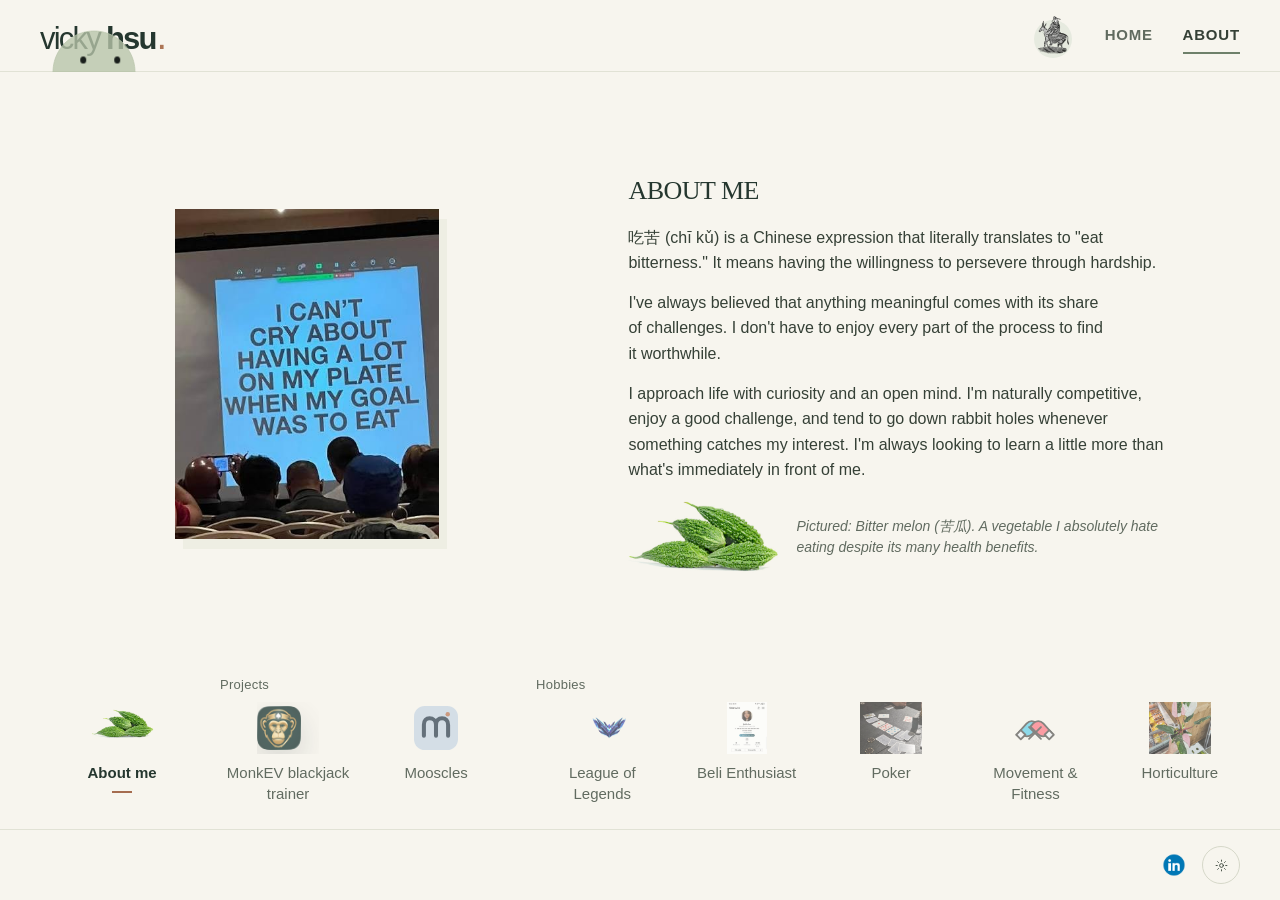
==== commit b28f9419: "Restore About me Chi Ku card on About Bring back the 吃苦 gallery entry and its assets, and restore ga" ====
--- a/about/index.html
+++ b/about/index.html
@@ -42,8 +42,8 @@
       })();
     </script>
     <script src="../script.js?v=20260802-blobpersist2" defer></script>
-  <link rel="stylesheet" href="/refinements.css?v=41">
-<script src="/refinements.js?v=17" defer></script>
+  <link rel="stylesheet" href="/refinements.css?v=42">
+<script src="/refinements.js?v=22" defer></script>
 <noscript><style>body,body.about-site{display:block;height:auto}main,body.about-site .about-page{height:auto;overflow:visible}.achievements>.section-shell{display:block;height:auto}.career-browser{display:block}.career-content{overflow:visible}.career-entry[hidden],.career-entry [hidden],html .work-pages .work-panel[hidden]{display:block!important}.career-entry{margin-block:30px}.career-entry>.progression-period{display:block}.career-heading button,.career-years,.work-controls,.gallery-controls,.gallery-title-card,.gallery-card-select,.gallery-close{display:none!important}.work-panel,.work-panel:not(:first-child){display:block;height:auto;margin-block:40px}.about-page .gallery-section,.about-page .gallery-section .section-shell,.perspective-gallery{height:auto}.gallery-stage{position:static;perspective:none}.gallery-card{position:static;transform:none!important;opacity:1!important;width:100%;height:auto;margin:30px 0;pointer-events:auto}.gallery-card-layout{height:auto}.gallery-card-copy{opacity:1}</style></noscript>
 </head>
   <body class="about-site">
@@ -114,6 +114,21 @@
         <div class="section-shell">
           <div class="perspective-gallery" data-perspective-gallery>
             <div class="gallery-stage" aria-live="polite">
+              <article class="gallery-card gallery-content-card gallery-aboutme" data-gallery-card data-gallery-item data-gallery-group="" data-menu-label="About me" aria-labelledby="gallery-aboutme-heading">
+                <button class="gallery-card-select" type="button" aria-label="Select About me card"></button>
+                <button class="gallery-close" type="button" aria-label="Close About me card" hidden><svg viewBox="0 0 24 24" aria-hidden="true"><path d="M9 7 4 12l5 5M4 12h10a6 6 0 0 1 6 6v2"/></svg></button>
+                <div class="gallery-card-layout">
+                  <figure class="aboutme-card-visual gallery-card-visual"><img class="aboutme-photo" src="../assets/about-chi-ku.jpg" alt="A presentation slide reading: I can't cry about having a lot on my plate when my goal was to eat" width="400" height="500"></figure>
+                  <div class="gallery-card-copy">
+                    <h3 id="gallery-aboutme-heading">ABOUT ME</h3>
+                    <p class="case-purpose"><span lang="zh">吃苦</span> (chī kǔ) is a Chinese expression that literally translates to "eat bitterness." It means having the willingness to persevere through hardship.</p>
+                    <p class="case-purpose">I've always believed that anything meaningful comes with its share of challenges. I don't have to enjoy every part of the process to find it worthwhile.</p>
+                    <p class="case-purpose">I approach life with curiosity and an open mind. I'm naturally competitive, enjoy a good challenge, and tend to go down rabbit holes whenever something catches my interest. I'm always looking to learn a little more than what's immediately in front of me.</p>
+                    <figure class="aboutme-melon" data-menu-preview><img class="aboutme-melon-img" src="../assets/bitter-melon.png" alt="Bitter melons" width="440" height="212" loading="lazy"><figcaption>Pictured: Bitter melon (<span lang="zh">苦瓜</span>). A vegetable I absolutely hate eating despite its many health benefits.</figcaption></figure>
+                  </div>
+                </div>
+              </article>
+
               <article class="gallery-card gallery-title-card" data-gallery-card data-title-card aria-label="Project section">
                 <div class="gallery-title-inner">
                   <span>01</span>
@@ -121,7 +136,7 @@
                 </div>
               </article>
 
-              <article class="gallery-card gallery-content-card gallery-monkev" data-gallery-card data-gallery-item aria-labelledby="gallery-monkev-heading">
+              <article class="gallery-card gallery-content-card gallery-monkev" data-gallery-card data-gallery-item data-gallery-group="Projects" aria-labelledby="gallery-monkev-heading">
                 <button class="gallery-card-select" type="button" aria-label="Select MonkEV card"></button>
                 <button class="gallery-close" type="button" aria-label="Close MonkEV project" hidden><svg viewBox="0 0 24 24" aria-hidden="true"><path d="M9 7 4 12l5 5M4 12h10a6 6 0 0 1 6 6v2"/></svg></button>
                 <div class="gallery-card-layout">
@@ -177,7 +192,7 @@
                 </div>
               </article>
 
-              <article class="gallery-card gallery-content-card gallery-league" data-gallery-card data-gallery-item aria-labelledby="gallery-league-heading">
+              <article class="gallery-card gallery-content-card gallery-league" data-gallery-card data-gallery-item data-gallery-group="Hobbies" aria-labelledby="gallery-league-heading">
                 <button class="gallery-card-select" type="button" aria-label="Select League of Legends card"></button>
                 <button class="gallery-close" type="button" aria-label="Close League of Legends card" hidden><svg viewBox="0 0 24 24" aria-hidden="true"><path d="M9 7 4 12l5 5M4 12h10a6 6 0 0 1 6 6v2"/></svg></button>
                 <div class="gallery-card-layout">
--- a/refinements.css
+++ b/refinements.css
@@ -1070,3 +1070,29 @@
     font-size: 22px;
   }
 }
+
+
+
+/* About me card: photo framed like the hobby photos, paragraphs spaced as one blurb. */
+.refined-gallery .gallery-aboutme .aboutme-card-visual{height:330px;max-height:42svh;width:max-content;max-width:100%;padding:0;margin:0;justify-self:center;overflow:visible;background:none}
+.aboutme-photo{display:block;height:100%;width:auto;max-width:100%;object-fit:contain;box-shadow:8px 10px 0 var(--surface);border-radius:0}
+.gallery-index-preview .aboutme-photo{box-shadow:none;object-fit:cover!important;width:62px!important;height:52px!important}
+.refined-gallery .gallery-aboutme .case-purpose + .case-purpose{margin-top:14px}
+.aboutme-melon{display:flex;align-items:center;gap:18px;margin:18px 0 0}
+.aboutme-melon img{display:block;flex:0 0 auto;width:150px;height:auto}
+.aboutme-melon figcaption{margin:0;font-size:14px;line-height:1.5;font-style:italic;color:var(--muted)}
+@media (max-width:760px){.aboutme-melon{gap:14px}.aboutme-melon img{width:120px}}
+.gallery-index-preview .aboutme-melon-img{width:62px!important;height:52px!important;object-fit:contain!important}
+
+@media (max-width:760px){
+  .about-page .refined-gallery .gallery-aboutme .gallery-card-copy{display:contents}
+  .about-page .refined-gallery .gallery-aboutme .gallery-card-layout > .gallery-card-visual{grid-row:auto;order:1}
+  .about-page .refined-gallery .gallery-aboutme .gallery-card-copy > p,
+  .about-page .refined-gallery .gallery-aboutme .gallery-card-copy > figure{order:2;margin:0}
+  .about-page .gallery-index-group[data-group="intro"] > p{display:none}
+  .about-page .refined-gallery .gallery-aboutme .gallery-card-copy > h3{margin:0}
+}
+
+.about-page .gallery-index-group[data-group="intro"]{grid-template-columns:minmax(0,1fr)}
+
+@media (min-width:761px){.about-page .refined-gallery .gallery-menu:has(> [data-group="intro"]){grid-template-columns:1fr 2fr 5fr}}
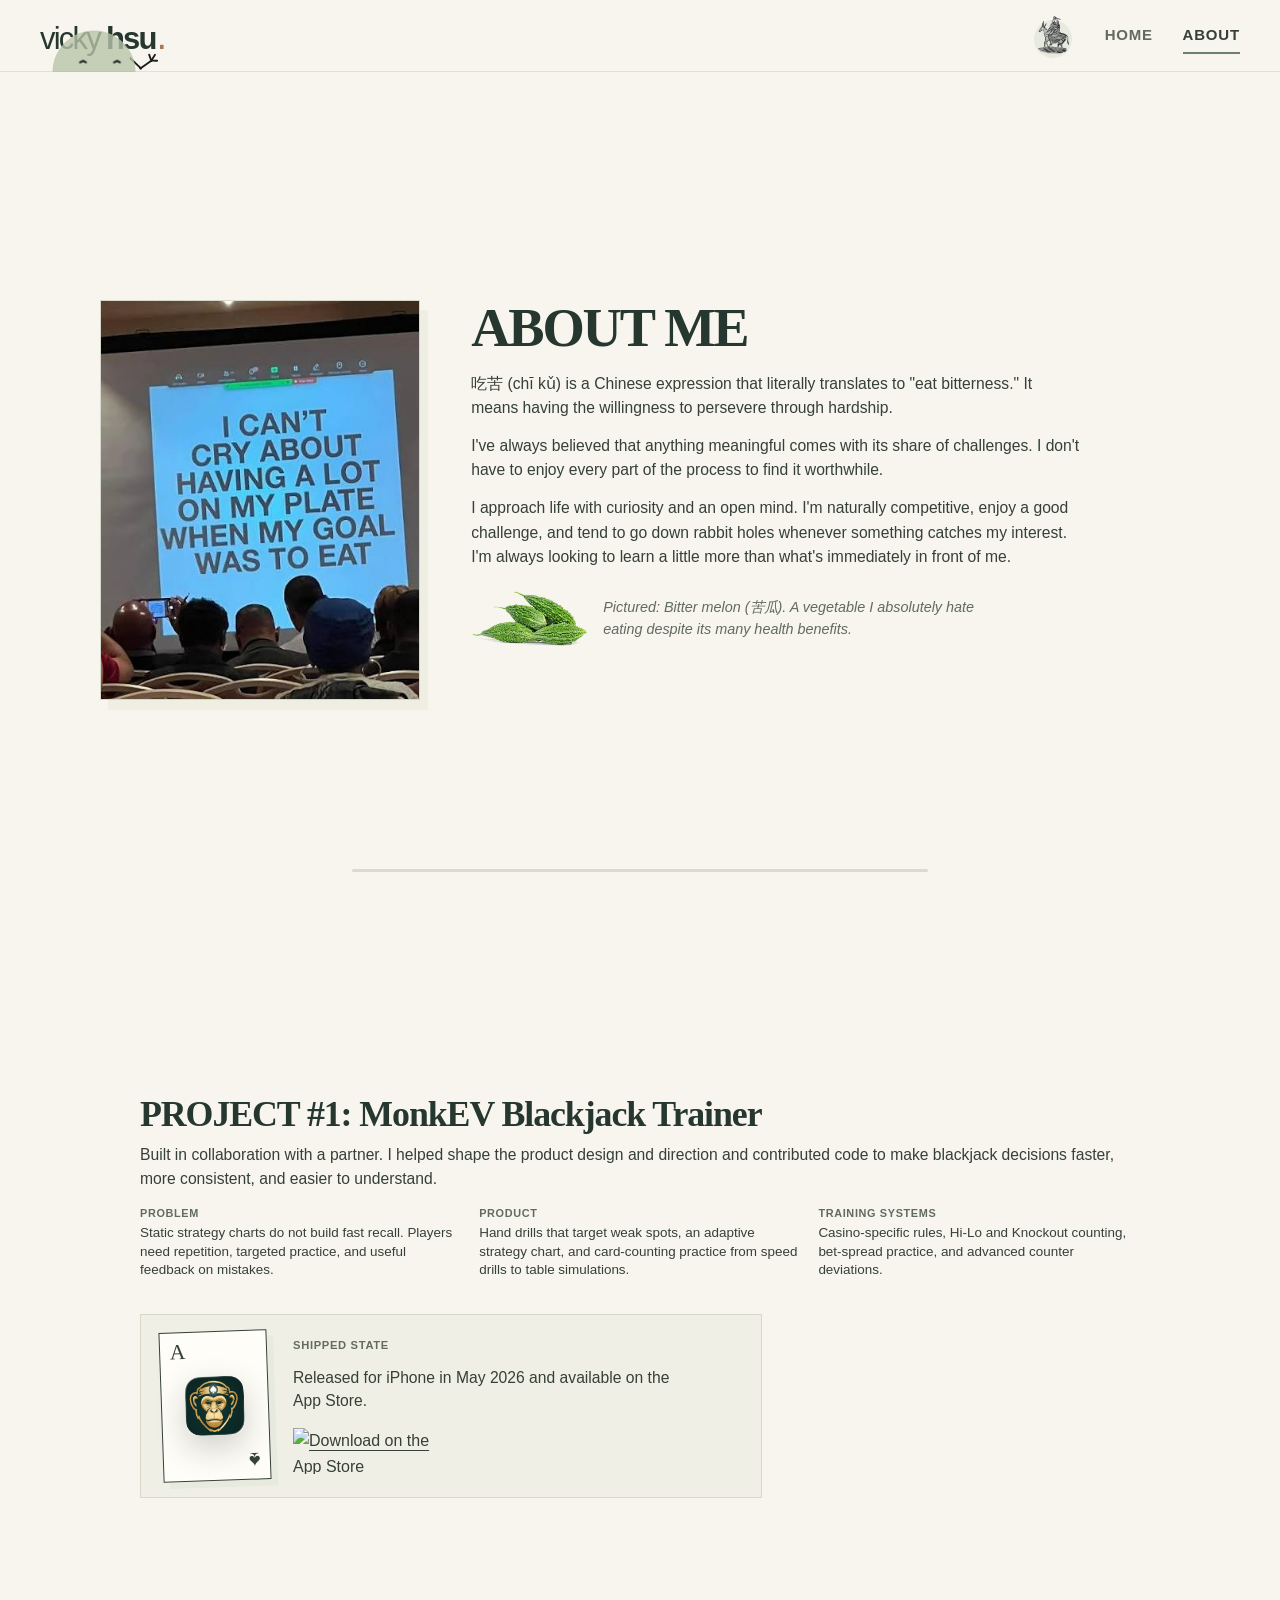
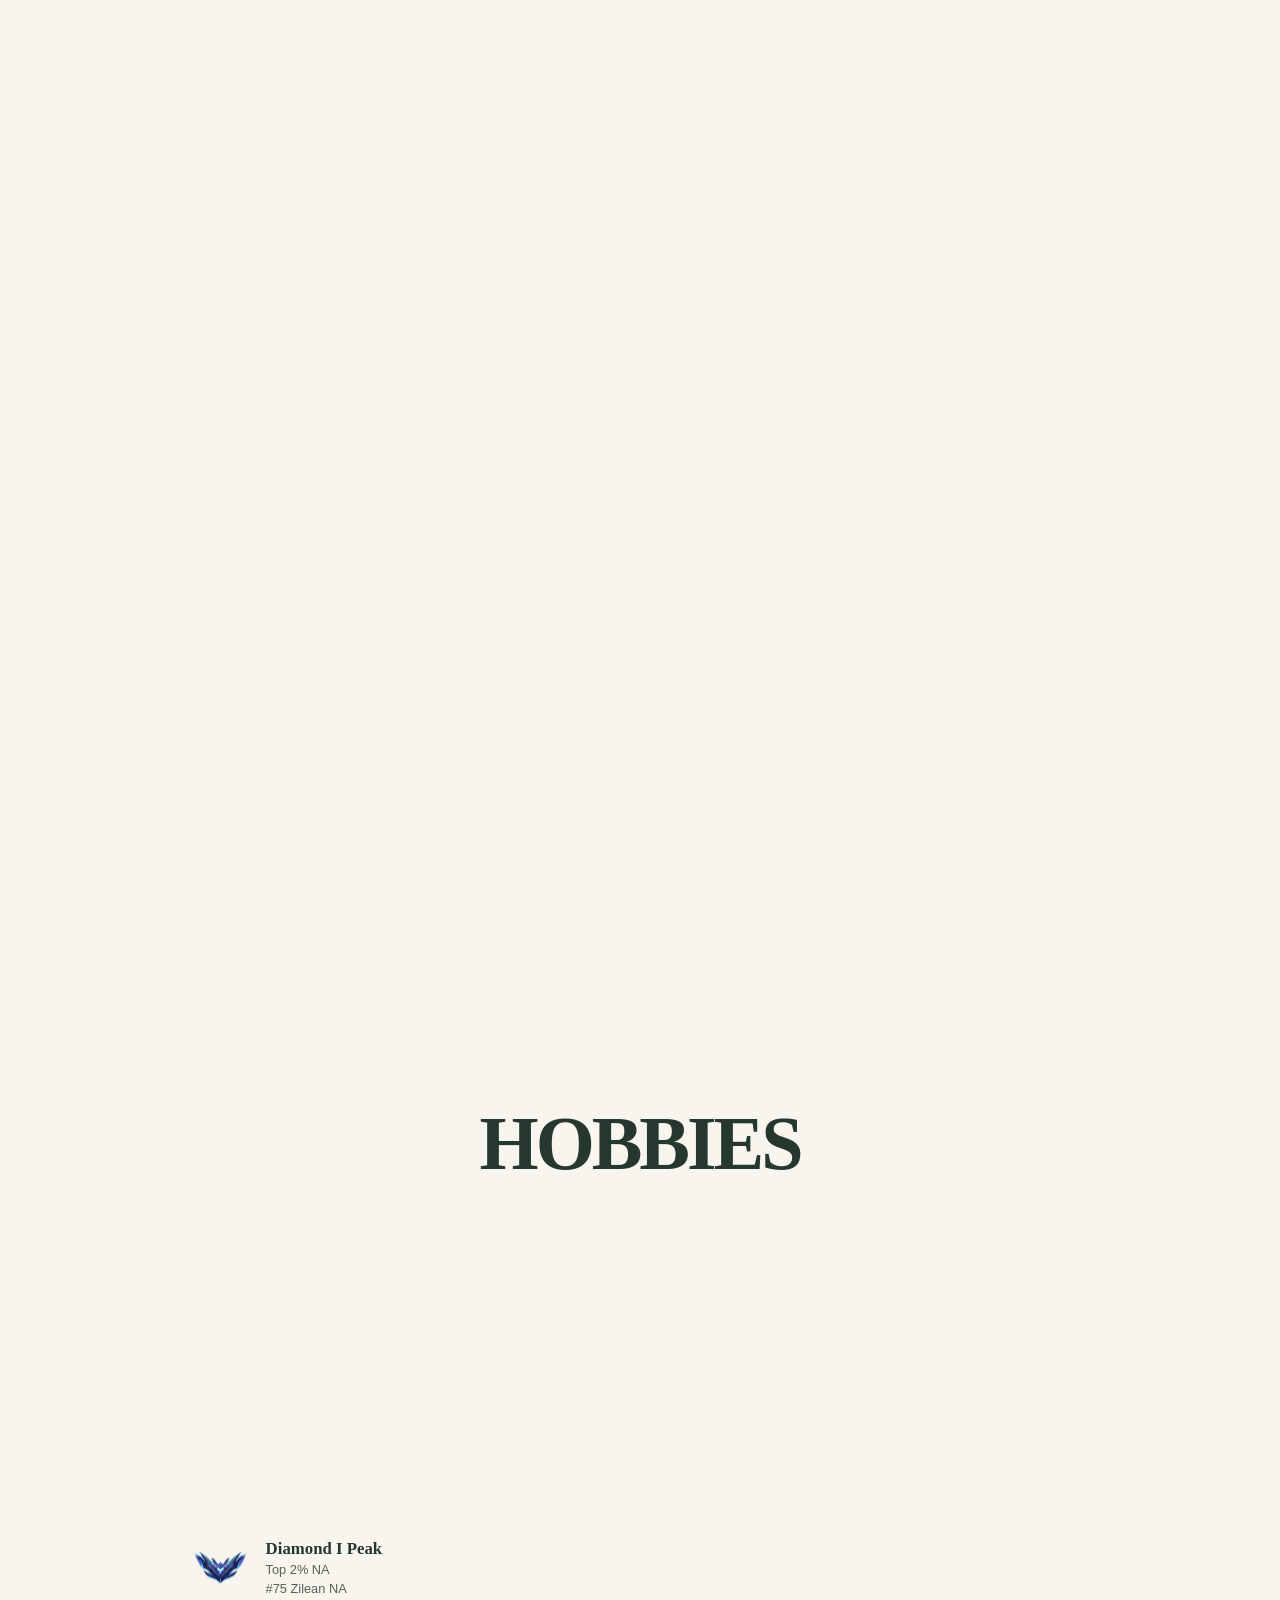
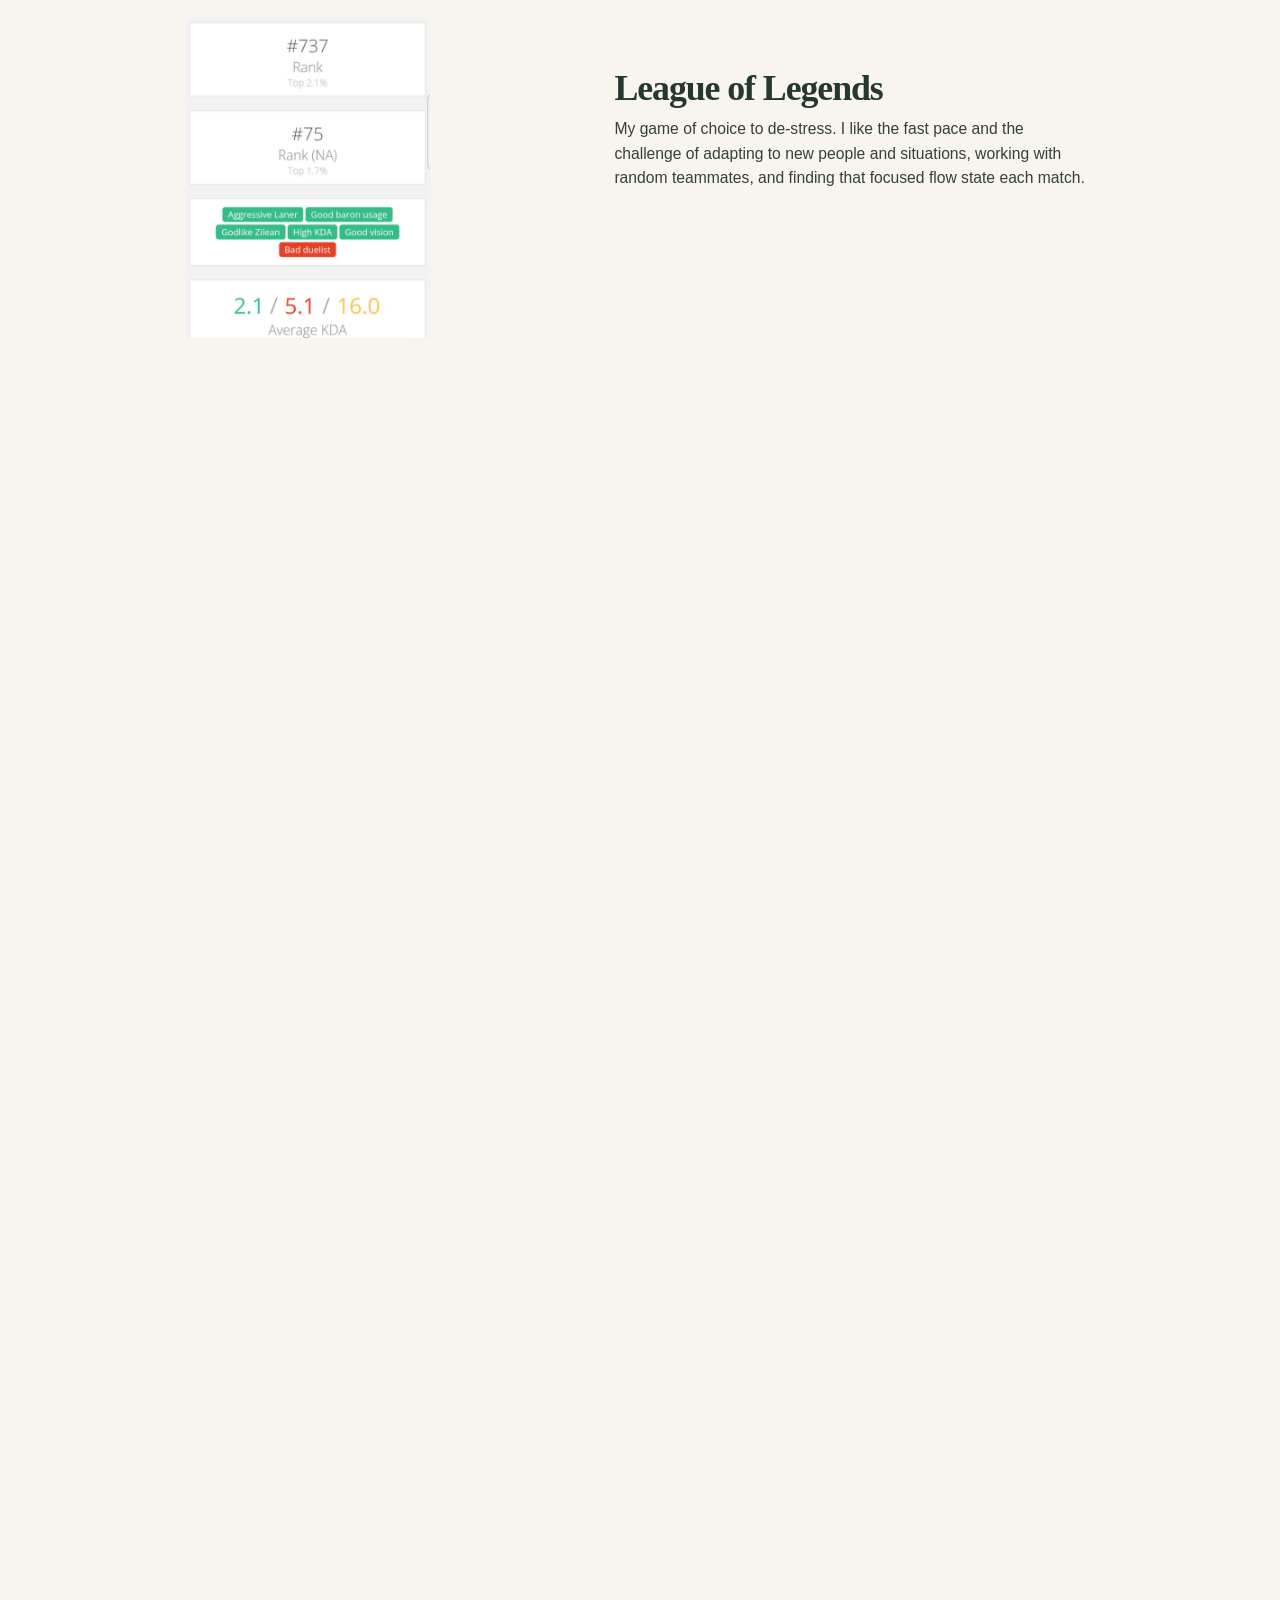
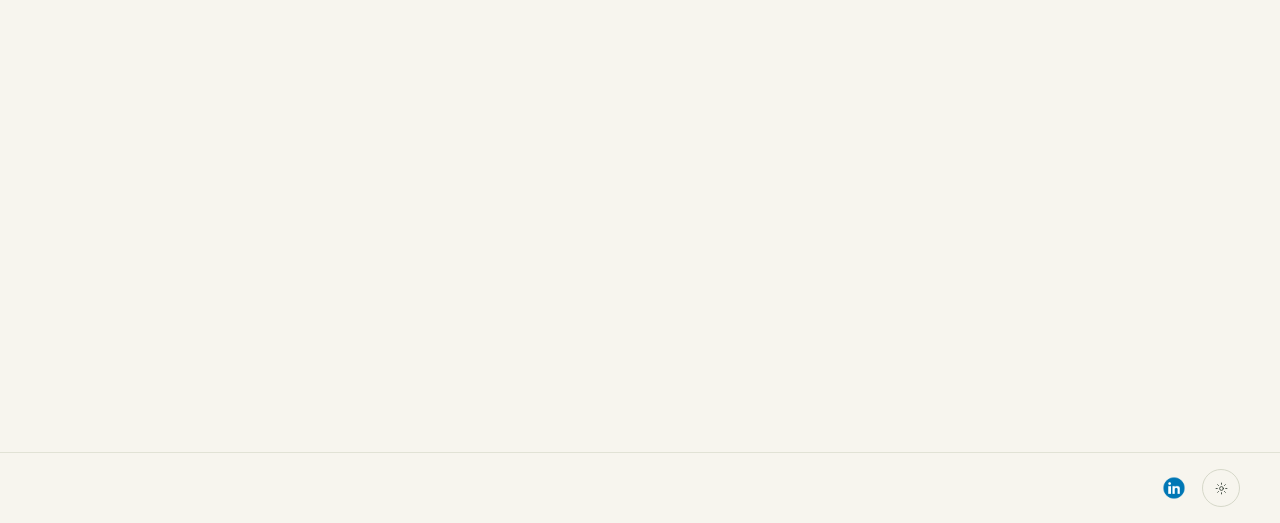
==== commit dff70569: "Ship About scroll-pin gallery with Motion-style rhythm and site scrollbar. Rebuild /about/ as sticky" ====
--- a/about/index.html
+++ b/about/index.html
@@ -1,5 +1,5 @@
 <!doctype html>
-<html data-refined="true" lang="en" class="gallery-ready">
+<html data-refined="true" lang="en">
   <head>
     <meta charset="utf-8">
     <meta name="viewport" content="width=device-width, initial-scale=1">
@@ -18,10 +18,11 @@
     <meta property="og:site_name" content="Vicky Hsu">
     <title>About · Vicky Hsu</title>
     <link rel="canonical" href="https://hsuvicky.github.io/about/">
-    <link rel="icon" href="../assets/favicon-32.png?v=20260731-face" type="image/png" sizes="32x32">
-    <link rel="icon" href="../assets/favicon-16.png?v=20260731-face" type="image/png" sizes="16x16">
-    <link rel="apple-touch-icon" href="../assets/apple-touch-icon.png?v=20260731-face" sizes="180x180">
-    <link rel="stylesheet" href="../styles.css?v=20260818-botanical">
+    <link rel="icon" href="/favicon.ico?v=20261111-face" sizes="any">
+    <link rel="icon" href="../assets/favicon-32.png?v=20261111-face" type="image/png" sizes="32x32">
+    <link rel="icon" href="../assets/favicon-16.png?v=20261111-face" type="image/png" sizes="16x16">
+    <link rel="apple-touch-icon" href="../assets/apple-touch-icon.png?v=20261111-face" sizes="180x180">
+    <link rel="stylesheet" href="../styles.css?v=20261111-scrollbar">
     <script>
       (() => {
         try {
@@ -41,12 +42,42 @@
         }
       })();
     </script>
-    <script src="../script.js?v=20260802-blobpersist2" defer></script>
-  <link rel="stylesheet" href="/refinements.css?v=42">
-<script src="/refinements.js?v=22" defer></script>
-<noscript><style>body,body.about-site{display:block;height:auto}main,body.about-site .about-page{height:auto;overflow:visible}.achievements>.section-shell{display:block;height:auto}.career-browser{display:block}.career-content{overflow:visible}.career-entry[hidden],.career-entry [hidden],html .work-pages .work-panel[hidden]{display:block!important}.career-entry{margin-block:30px}.career-entry>.progression-period{display:block}.career-heading button,.career-years,.work-controls,.gallery-controls,.gallery-title-card,.gallery-card-select,.gallery-close{display:none!important}.work-panel,.work-panel:not(:first-child){display:block;height:auto;margin-block:40px}.about-page .gallery-section,.about-page .gallery-section .section-shell,.perspective-gallery{height:auto}.gallery-stage{position:static;perspective:none}.gallery-card{position:static;transform:none!important;opacity:1!important;width:100%;height:auto;margin:30px 0;pointer-events:auto}.gallery-card-layout{height:auto}.gallery-card-copy{opacity:1}</style></noscript>
-</head>
-  <body class="about-site">
+    <script src="../script.js?v=20261111-motion1" defer></script>
+    <link rel="stylesheet" href="/refinements.css?v=45">
+    <script src="/refinements.js?v=17" defer></script>
+    <noscript>
+      <style>
+        body.about-pin-site,
+        body.about-pin-site .about-page {
+          display: block;
+          height: auto;
+          overflow: visible;
+        }
+        .about-pin-track {
+          height: auto !important;
+        }
+        .about-pin-sticky {
+          position: static !important;
+          height: auto !important;
+          overflow: visible !important;
+        }
+        .about-pin-strip {
+          display: block !important;
+          transform: none !important;
+        }
+        .about-pin-panel {
+          width: 100% !important;
+          height: auto !important;
+          min-height: 0 !important;
+          padding: 40px var(--page-edge) !important;
+        }
+        .about-pin-progress {
+          display: none !important;
+        }
+      </style>
+    </noscript>
+  </head>
+  <body class="about-site about-pin-site">
     <a class="skip-link" href="#main-content">Skip to content</a>
 
     <header class="site-header">
@@ -101,175 +132,346 @@
           <a href="/">Home</a>
           <a href="/about/" aria-current="page">About</a>
         </div>
-
       </nav>
     </header>
 
-    <main id="main-content" class="about-page">
-      <section class="about section" id="about" aria-label="About">
-        <div class="section-shell hero-grid">
-          </div></section>
-
-      <section class="gallery-section section ruled-section" id="projects" aria-label="Projects and hobbies">
-        <div class="section-shell">
-          <div class="perspective-gallery" data-perspective-gallery>
-            <div class="gallery-stage" aria-live="polite">
-              <article class="gallery-card gallery-content-card gallery-aboutme" data-gallery-card data-gallery-item data-gallery-group="" data-menu-label="About me" aria-labelledby="gallery-aboutme-heading">
-                <button class="gallery-card-select" type="button" aria-label="Select About me card"></button>
-                <button class="gallery-close" type="button" aria-label="Close About me card" hidden><svg viewBox="0 0 24 24" aria-hidden="true"><path d="M9 7 4 12l5 5M4 12h10a6 6 0 0 1 6 6v2"/></svg></button>
-                <div class="gallery-card-layout">
-                  <figure class="aboutme-card-visual gallery-card-visual"><img class="aboutme-photo" src="../assets/about-chi-ku.jpg" alt="A presentation slide reading: I can't cry about having a lot on my plate when my goal was to eat" width="400" height="500"></figure>
-                  <div class="gallery-card-copy">
-                    <h3 id="gallery-aboutme-heading">ABOUT ME</h3>
-                    <p class="case-purpose"><span lang="zh">吃苦</span> (chī kǔ) is a Chinese expression that literally translates to "eat bitterness." It means having the willingness to persevere through hardship.</p>
-                    <p class="case-purpose">I've always believed that anything meaningful comes with its share of challenges. I don't have to enjoy every part of the process to find it worthwhile.</p>
-                    <p class="case-purpose">I approach life with curiosity and an open mind. I'm naturally competitive, enjoy a good challenge, and tend to go down rabbit holes whenever something catches my interest. I'm always looking to learn a little more than what's immediately in front of me.</p>
-                    <figure class="aboutme-melon" data-menu-preview><img class="aboutme-melon-img" src="../assets/bitter-melon.png" alt="Bitter melons" width="440" height="212" loading="lazy"><figcaption>Pictured: Bitter melon (<span lang="zh">苦瓜</span>). A vegetable I absolutely hate eating despite its many health benefits.</figcaption></figure>
-                  </div>
-                </div>
-              </article>
-
-              <article class="gallery-card gallery-title-card" data-gallery-card data-title-card aria-label="Project section">
-                <div class="gallery-title-inner">
-                  <span>01</span>
-                  <h2>PROJECT</h2>
-                </div>
-              </article>
-
-              <article class="gallery-card gallery-content-card gallery-monkev" data-gallery-card data-gallery-item data-gallery-group="Projects" aria-labelledby="gallery-monkev-heading">
-                <button class="gallery-card-select" type="button" aria-label="Select MonkEV card"></button>
-                <button class="gallery-close" type="button" aria-label="Close MonkEV project" hidden><svg viewBox="0 0 24 24" aria-hidden="true"><path d="M9 7 4 12l5 5M4 12h10a6 6 0 0 1 6 6v2"/></svg></button>
-                <div class="gallery-card-layout">
-                  <div class="blackjack-mark gallery-card-visual" aria-hidden="true">
-                    <span>A</span>
-                    <img src="../assets/monkev-app-icon.png" alt="" width="400" height="400" loading="lazy">
-                    <span>♠</span>
-                  </div>
-                  <div class="gallery-card-copy">
-                    <h3 id="gallery-monkev-heading">MonkEV blackjack trainer</h3>
-                    <p class="case-purpose">Built in collaboration with a partner. I helped shape the product design and direction and contributed code to make blackjack decisions faster, more consistent, and easier to understand.</p>
-                    <section class="project-notes" aria-label="Product notes">
-                      <dl class="case-details">
-                        <div><dt>Problem</dt><dd>Static strategy charts do not build fast recall. Players need repetition, targeted practice, and useful feedback on mistakes.</dd></div>
-                        <div><dt>Product</dt><dd>Hand drills that target weak spots, an adaptive strategy chart, and card-counting practice from speed drills to table simulations.</dd></div>
-                        <div><dt>Training systems</dt><dd>Casino-specific rules, Hi-Lo and Knockout counting, bet-spread practice, and advanced counter deviations.</dd></div>
-                        <div><dt>Shipped state</dt><dd>Released for iPhone in May 2026 and available on the App Store.</dd></div>
-                      </dl>
-                    </section>
-                    <a class="app-store-link" href="https://apps.apple.com/bt/app/monkev-blackjack-trainer/id6761668929" target="_blank" rel="noreferrer" aria-label="Download MonkEV Blackjack Trainer on the App Store">
-                      <img class="app-store-badge" src="https://tools.applemediaservices.com/api/badges/download-on-the-app-store/black/en-us?size=250x83" alt="Download on the App Store" width="150" height="50" loading="lazy">
-                      <span class="visually-hidden">(opens in a new tab)</span>
-                    </a>
-                  </div>
-                </div>
-              </article>
-
-              <article class="gallery-card gallery-content-card gallery-mooscles" data-gallery-card data-gallery-item aria-labelledby="gallery-mooscles-heading">
-                <button class="gallery-card-select" type="button" aria-label="Select Mooscles card"></button>
-                <button class="gallery-close" type="button" aria-label="Close Mooscles project" hidden><svg viewBox="0 0 24 24" aria-hidden="true"><path d="M9 7 4 12l5 5M4 12h10a6 6 0 0 1 6 6v2"/></svg></button>
-                <div class="gallery-card-layout">
-                  <div class="mooscles-visual gallery-card-visual"><img class="mooscles-icon" src="../assets/mooscles-mark.svg" alt="Mooscles monogram" width="240" height="240"></div>
-                  <div class="gallery-card-copy">
-                    <p class="note-label">Work in progress</p>
-                    <h3 id="gallery-mooscles-heading">Mooscles</h3>
-                    <p class="case-purpose">A coverage-aware workout refresh tool for people who already know how they like to train.</p>
-                    <section class="project-notes" aria-label="Product notes">
-                      <dl class="case-details">
-                        <div><dt>Problem</dt><dd>Self-directed lifters tend to repeat familiar exercises, making routines stale and allowing movement or muscle coverage to narrow over time.</dd></div>
-                        <div><dt>Key decision</dt><dd>Preserve user agency instead of generating an entirely new program. Mooscles keeps the workout's anchors and recommends targeted rotations where coverage or repetition suggests a change would be useful.</dd></div>
-                        <div><dt>Product</dt><dd>Smart Refresh identifies useful substitutions, Muscle Roulette encourages exploration and Coverage Visualization shows how those choices change the workout.</dd></div>
-                        <div><dt>Why I'm building it</dt><dd>Most fitness products are designed around tracking or prescription. I'm interested in the space between them: helping someone make a better decision without taking the decision away from them.</dd></div>
+    <main id="main-content" class="about-page about-pin-page">
+      <article class="about-pin" id="about-gallery" data-about-pin>
+        <header class="about-pin-intro about-pin-aboutme" id="about" aria-labelledby="aboutme-heading">
+          <div class="about-pin-aboutme-layout">
+            <figure class="aboutme-card-visual">
+              <img
+                class="aboutme-photo"
+                src="../assets/about-chi-ku.jpg"
+                alt="A presentation slide reading: I can't cry about having a lot on my plate when my goal was to eat"
+                width="400"
+                height="500"
+              >
+            </figure>
+            <div class="about-pin-aboutme-copy">
+              <h1 id="aboutme-heading">ABOUT ME</h1>
+              <p class="about-pin-lead">
+                <span lang="zh">吃苦</span> (chī kǔ) is a Chinese expression that literally translates to
+                "eat bitterness." It means having the willingness to persevere through hardship.
+              </p>
+              <p class="about-pin-lead">
+                I've always believed that anything meaningful comes with its share of challenges. I don't
+                have to enjoy every part of the process to find it worthwhile.
+              </p>
+              <p class="about-pin-lead">
+                I approach life with curiosity and an open mind. I'm naturally competitive, enjoy a good
+                challenge, and tend to go down rabbit holes whenever something catches my interest. I'm
+                always looking to learn a little more than what's immediately in front of me.
+              </p>
+              <figure class="aboutme-melon">
+                <img
+                  class="aboutme-melon-img"
+                  src="../assets/bitter-melon.png"
+                  alt="Bitter melons"
+                  width="440"
+                  height="212"
+                  loading="lazy"
+                >
+                <figcaption>
+                  Pictured: Bitter melon (<span lang="zh">苦瓜</span>). A vegetable I absolutely hate
+                  eating despite its many health benefits.
+                </figcaption>
+              </figure>
+            </div>
+          </div>
+        </header>
+
+        <section
+          class="about-pin-track"
+          id="projects"
+          aria-label="Projects"
+          data-about-pin-track
+        >
+          <div class="about-pin-sticky">
+            <ul class="about-pin-strip" data-about-pin-strip>
+              <li class="about-pin-panel about-pin-panel--monkev" data-about-pin-panel>
+                <div class="about-pin-monkev">
+                  <div class="about-pin-copy">
+                    <h2>PROJECT #1: MonkEV Blackjack Trainer</h2>
+                    <p class="about-pin-lead">
+                      Built in collaboration with a partner. I helped shape the product design and
+                      direction and contributed code to make blackjack decisions faster, more
+                      consistent, and easier to understand.
+                    </p>
+                    <section class="project-notes about-pin-notes" aria-label="Product notes">
+                      <dl class="about-pin-details case-details">
+                        <div>
+                          <dt>Problem</dt>
+                          <dd>Static strategy charts do not build fast recall. Players need repetition, targeted practice, and useful feedback on mistakes.</dd>
+                        </div>
+                        <div>
+                          <dt>Product</dt>
+                          <dd>Hand drills that target weak spots, an adaptive strategy chart, and card-counting practice from speed drills to table simulations.</dd>
+                        </div>
+                        <div>
+                          <dt>Training systems</dt>
+                          <dd>Casino-specific rules, Hi-Lo and Knockout counting, bet-spread practice, and advanced counter deviations.</dd>
+                        </div>
                       </dl>
                     </section>
                   </div>
-                </div>
-              </article>
-
-              <article class="gallery-card gallery-title-card gallery-hobbies-title" data-gallery-card data-title-card aria-label="Hobbies section">
-                <div class="gallery-title-inner">
-                  <span>02</span>
-                  <h2>HOBBIES</h2>
-                </div>
-              </article>
-
-              <article class="gallery-card gallery-content-card gallery-league" data-gallery-card data-gallery-item data-gallery-group="Hobbies" aria-labelledby="gallery-league-heading">
-                <button class="gallery-card-select" type="button" aria-label="Select League of Legends card"></button>
-                <button class="gallery-close" type="button" aria-label="Close League of Legends card" hidden><svg viewBox="0 0 24 24" aria-hidden="true"><path d="M9 7 4 12l5 5M4 12h10a6 6 0 0 1 6 6v2"/></svg></button>
-                <div class="gallery-card-layout">
-                  <div class="league-media"><div class="league-card-visual gallery-card-visual">
-                    <img class="league-rank-image" src="../assets/league-diamond-rank.png" alt="League of Legends Diamond rank crest" width="144" height="144" loading="lazy">
-                    <p><strong>Diamond I Peak</strong><span>Top 2% NA</span><span>#75 Zilean NA</span></p>
-                  </div><img class="league-stats-image" src="../assets/league-of-graphs-stats.png" alt="League of Graphs profile statistics showing North American rank and playstyle tags" width="542" height="710" loading="lazy"></div>
-                  <div class="gallery-card-copy">
-                    <h3 id="gallery-league-heading">League of Legends</h3>
-                    <p class="case-purpose">My game of choice to de-stress. I like the fast pace and the challenge of adapting to new people and situations, working with random teammates, and finding that focused flow state each match.</p>
+
+                  <div class="about-pin-release">
+                    <div class="blackjack-mark about-pin-mark" aria-hidden="true">
+                      <span>A</span>
+                      <img src="../assets/monkev-app-icon.png" alt="" width="400" height="400" loading="lazy">
+                      <span>♠</span>
+                    </div>
+                    <div class="about-pin-release-copy">
+                      <p class="about-pin-release-label">Shipped state</p>
+                      <p class="about-pin-release-text">
+                        Released for iPhone in May 2026 and available on the App Store.
+                      </p>
+                      <a
+                        class="app-store-link"
+                        href="https://apps.apple.com/bt/app/monkev-blackjack-trainer/id6761668929"
+                        target="_blank"
+                        rel="noreferrer"
+                        aria-label="Download MonkEV Blackjack Trainer on the App Store"
+                      >
+                        <img
+                          class="app-store-badge"
+                          src="https://tools.applemediaservices.com/api/badges/download-on-the-app-store/black/en-us?size=250x83"
+                          alt="Download on the App Store"
+                          width="150"
+                          height="50"
+                          loading="lazy"
+                        >
+                        <span class="visually-hidden">(opens in a new tab)</span>
+                      </a>
+                    </div>
                   </div>
                 </div>
-              </article>
-
-              <article class="gallery-card gallery-content-card gallery-beli" data-gallery-card data-gallery-item aria-labelledby="gallery-beli-heading">
-                <button class="gallery-card-select" type="button" aria-label="Select Beli card"></button>
-                <button class="gallery-close" type="button" aria-label="Close Beli card" hidden><svg viewBox="0 0 24 24" aria-hidden="true"><path d="M9 7 4 12l5 5M4 12h10a6 6 0 0 1 6 6v2"/></svg></button>
-                <div class="gallery-card-layout">
-                  <figure class="beli-card-visual gallery-card-visual">
-                    <img src="../assets/beli-vickzhsu-profile.png" alt="The top of Vicky Hsu's Beli profile showing the @vickzhsu handle and Top 1% in New York badge" width="946" height="2049" loading="lazy">
+              </li>
+
+              <li class="about-pin-panel about-pin-panel--mooscles" data-about-pin-panel>
+                <div class="about-pin-mooscles">
+                  <div class="about-pin-mooscles-head">
+                    <div class="mooscles-visual about-pin-mark" aria-hidden="true">
+                      <img
+                        class="mooscles-icon"
+                        src="../assets/mooscles-mark.svg"
+                        alt=""
+                        width="240"
+                        height="240"
+                        loading="lazy"
+                      >
+                    </div>
+                    <div class="about-pin-copy">
+                      <p class="note-label">Work in progress</p>
+                      <h2>PROJECT #2: Mooscles</h2>
+                      <p class="about-pin-lead">
+                        A coverage-aware workout refresh tool for people who already know how they like to train.
+                      </p>
+                    </div>
+                  </div>
+                  <section class="project-notes about-pin-notes" aria-label="Product notes">
+                    <dl class="about-pin-details case-details">
+                      <div>
+                        <dt>Problem</dt>
+                        <dd>Self-directed lifters tend to repeat familiar exercises, making routines stale and allowing movement or muscle coverage to narrow over time.</dd>
+                      </div>
+                      <div>
+                        <dt>Key decision</dt>
+                        <dd>Preserve user agency instead of generating an entirely new program. Mooscles keeps the workout's anchors and recommends targeted rotations where coverage or repetition suggests a change would be useful.</dd>
+                      </div>
+                      <div>
+                        <dt>Product</dt>
+                        <dd>Smart Refresh identifies useful substitutions, Muscle Roulette encourages exploration and Coverage Visualization shows how those choices change the workout.</dd>
+                      </div>
+                      <div>
+                        <dt>Why I'm building it</dt>
+                        <dd>Most fitness products are designed around tracking or prescription. I'm interested in the space between them: helping someone make a better decision without taking the decision away from them.</dd>
+                      </div>
+                    </dl>
+                  </section>
+                </div>
+              </li>
+            </ul>
+          </div>
+        </section>
+
+        <section class="about-pin-break" id="hobbies" aria-label="Hobbies">
+          <h2>HOBBIES</h2>
+        </section>
+
+        <section
+          class="about-pin-track"
+          id="hobby-gallery"
+          aria-label="Hobbies gallery"
+          data-about-pin-track
+        >
+          <div class="about-pin-sticky">
+            <ul class="about-pin-strip" data-about-pin-strip>
+              <li class="about-pin-panel about-pin-panel--split about-pin-panel--media-left about-pin-panel--league" data-about-pin-panel>
+                <div class="about-pin-media about-pin-media--pair">
+                  <div class="league-card-visual">
+                    <img
+                      class="league-rank-image"
+                      src="../assets/league-diamond-rank.png"
+                      alt="League of Legends Diamond rank crest"
+                      width="144"
+                      height="144"
+                      loading="lazy"
+                    >
+                    <p>
+                      <strong>Diamond I Peak</strong>
+                      <span>Top 2% NA</span>
+                      <span>#75 Zilean NA</span>
+                    </p>
+                  </div>
+                  <img
+                    class="league-stats-image"
+                    src="../assets/league-of-graphs-stats.png"
+                    alt="League of Graphs profile statistics showing North American rank and playstyle tags"
+                    width="542"
+                    height="710"
+                    loading="lazy"
+                  >
+                </div>
+                <div class="about-pin-copy">
+                  <h2>League of Legends</h2>
+                  <p class="about-pin-lead">
+                    My game of choice to de-stress. I like the fast pace and the challenge of adapting
+                    to new people and situations, working with random teammates, and finding that
+                    focused flow state each match.
+                  </p>
+                </div>
+              </li>
+
+              <li class="about-pin-panel about-pin-panel--split about-pin-panel--media-left about-pin-panel--beli" data-about-pin-panel>
+                <div class="about-pin-media">
+                  <figure class="beli-card-visual about-pin-frame about-pin-frame--phone">
+                    <img
+                      src="../assets/beli-vickzhsu-profile.png"
+                      alt="The top of Vicky Hsu's Beli profile showing the @vickzhsu handle and Top 1% in New York badge"
+                      width="946"
+                      height="2049"
+                      loading="lazy"
+                    >
                   </figure>
-                  <div class="gallery-card-copy">
-                    <p class="note-label">@vickzhsu</p>
-                    <h3 id="gallery-beli-heading">Beli Enthusiast</h3>
-                    <p class="case-purpose">I love experiencing cultures and places through food. I rate restaurants based on food quality, price, value, and sometimes ambiance.</p>
-                    <a class="beli-link" href="https://beliapp.com/" target="_blank" rel="noreferrer">Open Beli profile <span aria-hidden="true">↗</span><span class="visually-hidden">(opens in a new tab)</span></a>
-                  </div>
-                </div>
-              </article>
-
-              <article class="gallery-card gallery-content-card gallery-poker" data-gallery-card data-gallery-item aria-labelledby="gallery-poker-heading">
-                <button class="gallery-card-select" type="button" aria-label="Select Poker card"></button>
-                <button class="gallery-close" type="button" aria-label="Close Poker card" hidden><svg viewBox="0 0 24 24" aria-hidden="true"><path d="M9 7 4 12l5 5M4 12h10a6 6 0 0 1 6 6v2"/></svg></button>
-                <div class="gallery-card-layout">
-                  <figure class="poker-card-visual gallery-card-visual"><img class="poker-photo" src="../assets/poker-table.jpg" alt="A live poker table with cards, chips, and a player holding hole cards" width="767" height="1024" loading="lazy"></figure>
-                  <div class="gallery-card-copy">
-                    <h3 id="gallery-poker-heading">Poker</h3>
-                    <p class="case-purpose">I dabble in poker. I am a big fan of psychoanalyzing faces, sweating through hands, and trying to read everyone else’s poker face without revealing my own. Another great strategy game.</p>
-                  </div>
-                </div>
-              </article>
-
-              <article class="gallery-card gallery-content-card gallery-movement" data-gallery-card data-gallery-item aria-labelledby="gallery-movement-heading">
-                <button class="gallery-card-select" type="button" aria-label="Select Movement and Fitness card"></button>
-                <button class="gallery-close" type="button" aria-label="Close Movement and Fitness card" hidden><svg viewBox="0 0 24 24" aria-hidden="true"><path d="M9 7 4 12l5 5M4 12h10a6 6 0 0 1 6 6v2"/></svg></button>
-                <div class="gallery-card-layout">
-                  <div class="movement-card-visual gallery-card-visual" aria-hidden="true">
-                    <span>Yoga</span><span>Boxing</span><span>Pilates</span>
-                    <img src="../assets/boxing-gloves-icon.svg" alt="" width="120" height="120" loading="lazy">
-                  </div>
-                  <div class="gallery-card-copy">
-                    <h3 id="gallery-movement-heading">Movement &amp; Fitness</h3>
-                    <p class="case-purpose">I rotate between yoga, boxing, and Pilates. I am an amateur enthusiast, still learning the ropes and enjoying the variety.</p>
-                  </div>
-                </div>
-              </article>
-
-              <article class="gallery-card gallery-content-card gallery-horticulture" data-gallery-card data-gallery-item aria-labelledby="gallery-horticulture-heading">
-                <button class="gallery-card-select" type="button" aria-label="Select Horticulture card"></button>
-                <button class="gallery-close" type="button" aria-label="Close Horticulture card" hidden><svg viewBox="0 0 24 24" aria-hidden="true"><path d="M9 7 4 12l5 5M4 12h10a6 6 0 0 1 6 6v2"/></svg></button>
-                <div class="gallery-card-layout">
-                  <figure class="horticulture-card-visual gallery-card-visual"><img class="horticulture-photo" src="../assets/horticulture-philodendron.jpg" alt="A pink, white, and green variegated philodendron in a nursery pot" width="767" height="1024" loading="lazy"></figure>
-                  <div class="gallery-card-copy">
-                    <h3 id="gallery-horticulture-heading">Horticulture</h3>
-                    <p class="case-purpose">I started collecting plants in 2021 and have kept them ever since, with a particular love for variegated philodendrons and monsteras. Along the way, I have built extensive hands-on knowledge of propagation, care, and keeping finicky plants thriving.</p>
-                  </div>
-                </div>
-              </article>
-            </div>
-
-            <div class="gallery-controls" aria-label="Gallery controls">
-              <button type="button" data-gallery-previous aria-label="Previous card">←</button>
-              <button type="button" data-gallery-next aria-label="Next card">→</button>
-            </div>
+                </div>
+                <div class="about-pin-copy">
+                  <p class="note-label">@vickzhsu</p>
+                  <h2>Beli Enthusiast</h2>
+                  <p class="about-pin-lead">
+                    I love experiencing cultures and places through food. I rate restaurants based on
+                    food quality, price, value, and sometimes ambiance.
+                  </p>
+                  <a class="beli-link" href="https://beliapp.com/" target="_blank" rel="noreferrer">
+                    Open Beli profile <span aria-hidden="true">↗</span>
+                    <span class="visually-hidden">(opens in a new tab)</span>
+                  </a>
+                </div>
+              </li>
+
+              <li class="about-pin-panel about-pin-panel--split about-pin-panel--media-left" data-about-pin-panel>
+                <div class="about-pin-media">
+                  <figure class="poker-card-visual about-pin-frame">
+                    <img
+                      class="poker-photo"
+                      src="../assets/poker-table.jpg"
+                      alt="A live poker table with cards, chips, and a player holding hole cards"
+                      width="767"
+                      height="1024"
+                      loading="lazy"
+                    >
+                  </figure>
+                </div>
+                <div class="about-pin-copy">
+                  <h2>Poker</h2>
+                  <p class="about-pin-lead">
+                    I dabble in poker. I am a big fan of psychoanalyzing faces, sweating through hands,
+                    and trying to read everyone else’s poker face without revealing my own. Another
+                    great strategy game.
+                  </p>
+                </div>
+              </li>
+
+              <li class="about-pin-panel about-pin-panel--split about-pin-panel--media-left" data-about-pin-panel>
+                <div class="about-pin-media">
+                  <figure class="movement-card-visual about-pin-frame">
+                    <img
+                      class="movement-photo"
+                      src="../assets/movement-box-st.jpg"
+                      alt="Boxing training"
+                      width="800"
+                      height="1000"
+                      loading="lazy"
+                    >
+                    <figcaption class="visually-hidden">Yoga, boxing, and Pilates</figcaption>
+                  </figure>
+                </div>
+                <div class="about-pin-copy">
+                  <h2>Movement &amp; Fitness</h2>
+                  <p class="about-pin-lead">
+                    I rotate between yoga, boxing, and Pilates. I am an amateur enthusiast, still
+                    learning the ropes and enjoying the variety.
+                  </p>
+                </div>
+              </li>
+
+              <li class="about-pin-panel about-pin-panel--split about-pin-panel--media-left" data-about-pin-panel>
+                <div class="about-pin-media">
+                  <figure class="horticulture-card-visual about-pin-frame">
+                    <img
+                      class="horticulture-photo"
+                      src="../assets/horticulture-philodendron.jpg"
+                      alt="A pink, white, and green variegated philodendron in a nursery pot"
+                      width="767"
+                      height="1024"
+                      loading="lazy"
+                    >
+                  </figure>
+                </div>
+                <div class="about-pin-copy">
+                  <h2>Horticulture</h2>
+                  <p class="about-pin-lead">
+                    I started collecting plants in 2021 and have kept them ever since, with a
+                    particular love for variegated philodendrons and monsteras. Along the way, I have
+                    built extensive hands-on knowledge of propagation, care, and keeping finicky plants
+                    thriving.
+                  </p>
+                </div>
+              </li>
+            </ul>
           </div>
-        </div>
-      </section>
+        </section>
+
+        <section class="about-pin-break about-pin-break--soft" aria-hidden="true"></section>
+
+        <section
+          class="about-pin-track"
+          id="contact-gallery"
+          aria-label="Contact"
+          data-about-pin-track
+        >
+          <div class="about-pin-sticky">
+            <ul class="about-pin-strip" data-about-pin-strip>
+              <li class="about-pin-panel about-pin-panel--spacer" data-about-pin-panel aria-hidden="true"></li>
+              <li class="about-pin-panel about-pin-panel--contact" data-about-pin-panel>
+                <div class="about-pin-contact">
+                  <p>
+                    <a
+                      href="https://www.linkedin.com/in/hsuvicky/"
+                      target="_blank"
+                      rel="noreferrer"
+                    >Contact Me via LinkedIn</a>
+                    <span class="visually-hidden">(opens in a new tab)</span>
+                  </p>
+                </div>
+              </li>
+            </ul>
+          </div>
+        </section>
+      </article>
+
+      <div class="about-pin-progress" data-about-pin-progress aria-hidden="true"></div>
     </main>
 
     <footer class="site-footer">
--- a/styles.css
+++ b/styles.css
@@ -1,4 +1,4 @@
-:root {
+﻿:root {
   color-scheme: light;
   --bg: #f2f0ef;
   --surface: #f8f7f4;
@@ -78,6 +78,38 @@
   --glass-neon-violet: #b2a8ff;
 }
 
+/* Site scrollbar — thin moss thumb on a quiet track; keeps the page feel. */
+html {
+  scrollbar-width: thin;
+  scrollbar-color: color-mix(in srgb, var(--moss) 70%, var(--border)) transparent;
+}
+
+html::-webkit-scrollbar {
+  width: 10px;
+  height: 10px;
+}
+
+html::-webkit-scrollbar-track {
+  background: transparent;
+}
+
+html::-webkit-scrollbar-thumb {
+  background: color-mix(in srgb, var(--moss) 55%, var(--border));
+  border: 2px solid var(--bg);
+  border-radius: 999px;
+  background-clip: padding-box;
+}
+
+html::-webkit-scrollbar-thumb:hover {
+  background: color-mix(in srgb, var(--accent) 75%, var(--moss));
+  border: 2px solid var(--bg);
+  background-clip: padding-box;
+}
+
+html::-webkit-scrollbar-corner {
+  background: transparent;
+}
+
 *,
 *::before,
 *::after {
@@ -4806,3 +4838,983 @@
     grid-template-columns: 1fr 1fr;
   }
 }
+
+
+/* —— About scroll-pin gallery (Motion-style sticky horizontal scrub) —— */
+body.about-pin-site {
+  display: flex;
+  flex-direction: column;
+  min-height: 100svh;
+  height: auto;
+  grid-template-rows: unset;
+}
+
+body.about-pin-site .about-page {
+  flex: 1 0 auto;
+  height: auto;
+  min-height: 0;
+  overflow: visible;
+  padding: 0;
+}
+
+body.about-pin-site .site-footer {
+  flex: 0 0 auto;
+  margin-top: 0;
+}
+
+.about-pin {
+  width: 100%;
+}
+
+.about-pin-intro {
+  min-height: 48vh;
+  display: flex;
+  align-items: center;
+  justify-content: center;
+  padding: clamp(2rem, 5vh, 3.5rem) var(--page-edge);
+  text-align: center;
+}
+
+.about-pin-intro.about-pin-aboutme {
+  position: relative;
+  z-index: 2;
+  /* Own first screen so the pin track does not peek underneath. */
+  min-height: calc(100svh - var(--header-height));
+  align-items: center;
+  text-align: left;
+  background: var(--bg);
+  padding-top: calc(var(--header-height) + 1.75rem);
+  padding-bottom: clamp(3.5rem, 8vh, 5rem);
+  box-sizing: border-box;
+}
+
+.about-pin-aboutme-layout {
+  width: min(1080px, 100%);
+  display: grid;
+  grid-template-columns: minmax(220px, 320px) minmax(0, 1fr);
+  gap: clamp(1.75rem, 4vw, 3.25rem);
+  align-items: start;
+}
+
+.about-pin-aboutme .aboutme-card-visual {
+  margin: 0;
+  width: 100%;
+  max-width: 320px;
+  justify-self: start;
+}
+
+.about-pin-aboutme .aboutme-photo {
+  display: block;
+  width: 100%;
+  height: auto !important;
+  max-height: min(58vh, 26rem);
+  object-fit: contain;
+  object-position: top;
+  border: 1px solid var(--border);
+  background: var(--surface);
+  box-shadow: 8px 10px 0 var(--surface);
+}
+
+.about-pin-aboutme-copy {
+  min-width: 0;
+  max-width: 40rem;
+}
+
+.about-pin-aboutme-copy h1 {
+  margin: 0 0 0.9rem;
+  font-family: var(--display);
+  font-weight: 700;
+  font-size: clamp(2rem, 4.8vw, 3.4rem);
+  letter-spacing: -0.04em;
+  line-height: 1.05;
+  color: var(--text-strong);
+}
+
+.about-pin-aboutme-copy .about-pin-lead {
+  max-width: 38rem;
+  margin: 0 0 0.85rem;
+  overflow-wrap: normal;
+  word-break: normal;
+  hyphens: none;
+}
+
+.about-pin-aboutme .aboutme-melon {
+  display: flex;
+  align-items: center;
+  gap: 1rem;
+  margin: 1.35rem 0 0;
+  max-width: 34rem;
+}
+
+.about-pin-aboutme .aboutme-melon-img {
+  display: block;
+  flex: 0 0 7.25rem;
+  width: 7.25rem !important;
+  max-width: 7.25rem;
+  height: auto !important;
+}
+
+.about-pin-aboutme .aboutme-melon figcaption {
+  flex: 1 1 auto;
+  min-width: 0;
+  margin: 0;
+  font-size: 0.9rem;
+  line-height: 1.5;
+  font-style: italic;
+  color: var(--muted);
+  overflow-wrap: break-word;
+  word-break: normal;
+  hyphens: none;
+}
+
+.about-pin-break,
+.about-pin-panel--title {
+  background: var(--bg);
+}
+
+.about-pin-break {
+  position: relative;
+  z-index: 2;
+  /* Vertical chapter beat between pin tracks (About→projects uses the intro). */
+  min-height: min(56vh, 24rem);
+  display: flex;
+  align-items: center;
+  justify-content: center;
+  padding:
+    clamp(2.5rem, 7vh, 4.5rem)
+    var(--page-edge)
+    clamp(3.25rem, 8vh, 5rem);
+  text-align: center;
+  box-sizing: border-box;
+}
+
+.about-pin-break--soft {
+  min-height: min(28vh, 12rem);
+  padding-block: clamp(1.25rem, 4vh, 2.25rem);
+}
+
+/* Contact arrives sooner: shorter scrub from lead-in → Contact. */
+#contact-gallery {
+  --about-pin-panel-scroll: min(42vh, 22rem);
+}
+
+.about-pin-break h2,
+.about-pin-panel--title h2 {
+  margin: 0;
+  font-family: var(--display);
+  font-weight: 700;
+  font-size: clamp(2.4rem, 7vw, 4.75rem);
+  letter-spacing: -0.04em;
+  line-height: 1.05;
+  color: var(--text-strong);
+}
+
+.about-pin-track {
+  --about-pin-panels: 8;
+  /*
+   * Motion-style rhythm: one sticky viewport of scroll per panel advance.
+   * Exit distance after the last panel matches one panel step, so speed stays even.
+   */
+  --about-pin-sticky-height: calc(100svh - var(--header-height));
+  --about-pin-panel-scroll: var(--about-pin-sticky-height);
+  height: calc(
+    var(--about-pin-sticky-height) +
+    (var(--about-pin-panels) - 1) * var(--about-pin-panel-scroll)
+  );
+  position: relative;
+}
+
+.about-pin-sticky {
+  position: sticky;
+  top: var(--header-height);
+  height: var(--about-pin-sticky-height);
+  overflow: hidden;
+  display: flex;
+  align-items: stretch;
+  background: var(--bg);
+  z-index: 1;
+}
+
+.about-pin-strip {
+  display: flex;
+  margin: 0;
+  padding: 0;
+  list-style: none;
+  height: 100%;
+  width: max-content;
+  will-change: transform;
+}
+
+.about-pin-panel {
+  flex: 0 0 auto;
+  /* Match sticky stage width — 100vw overshoots once a scrollbar is present. */
+  width: var(--about-pin-panel-width, 100%);
+  height: 100%;
+  display: flex;
+  align-items: center;
+  justify-content: center;
+  /* Extra bottom padding keeps copy clear of the fixed progress bar. */
+  padding:
+    clamp(1.25rem, 3vh, 2rem)
+    clamp(1.5rem, 5vw, 4rem)
+    clamp(3.75rem, 7vh, 5rem);
+  box-sizing: border-box;
+  background: var(--bg);
+}
+
+.about-pin-panel--split {
+  display: grid;
+  grid-template-columns:
+    minmax(0, 1fr)
+    minmax(0, min(34rem, 42vw))
+    minmax(0, min(36rem, 46vw))
+    minmax(0, 1fr);
+  gap: clamp(1.5rem, 3.5vw, 3.25rem);
+  align-items: center;
+  justify-items: stretch;
+}
+
+.about-pin-panel--split > .about-pin-media {
+  grid-column: 2;
+}
+
+.about-pin-panel--split > .about-pin-copy {
+  grid-column: 3;
+}
+
+.about-pin-panel--monkev,
+.about-pin-panel--mooscles,
+.about-pin-panel--contact,
+.about-pin-panel--spacer {
+  align-items: center;
+  justify-content: center;
+}
+
+.about-pin-panel--spacer {
+  /* Lead-in for the contact scrub: empty stage, then slide right to Contact. */
+  background: var(--bg);
+}
+
+.about-pin-monkev {
+  width: min(1000px, 100%);
+  display: grid;
+  gap: clamp(1.15rem, 2.6vh, 1.85rem);
+}
+
+.about-pin-monkev .about-pin-copy {
+  max-width: none;
+}
+
+.about-pin-monkev .about-pin-details,
+.about-pin-monkev .about-pin-details.case-details {
+  grid-template-columns: repeat(3, minmax(0, 1fr));
+}
+
+.about-pin-mooscles {
+  width: min(1000px, 100%);
+  display: grid;
+  gap: clamp(1.15rem, 2.6vh, 1.85rem);
+}
+
+.about-pin-mooscles-head {
+  display: grid;
+  grid-template-columns: auto minmax(0, 1fr);
+  gap: clamp(1rem, 2.5vw, 1.75rem);
+  align-items: center;
+}
+
+.about-pin-mooscles .about-pin-copy {
+  max-width: none;
+}
+
+.about-pin-mooscles .about-pin-details,
+.about-pin-mooscles .about-pin-details.case-details {
+  grid-template-columns: repeat(2, minmax(0, 1fr));
+}
+
+.about-pin-mooscles .mooscles-visual {
+  width: min(7.5rem, 22vw);
+  min-height: 0;
+  margin: 0;
+  padding: 0.85rem;
+  display: grid;
+  place-items: center;
+  box-sizing: border-box;
+}
+
+.about-pin-mooscles .mooscles-icon {
+  width: 100%;
+  height: auto;
+  margin: 0;
+}
+
+.about-pin-release {
+  display: inline-grid;
+  grid-template-columns: auto minmax(0, 1fr);
+  gap: clamp(1rem, 2.2vw, 1.5rem);
+  align-items: center;
+  width: fit-content;
+  max-width: 100%;
+  padding: 1rem 1.25rem;
+  border: 1px solid var(--border);
+  background: color-mix(in srgb, var(--surface) 82%, var(--bg));
+}
+
+.about-pin-release .blackjack-mark {
+  order: 0;
+  width: min(108px, 26vw);
+  max-width: 108px;
+  padding: 0.6rem;
+  font-size: 1.35rem;
+  box-shadow: 0.4rem 0.4rem 0 var(--accent-soft);
+  justify-self: start;
+}
+
+.about-pin-release .blackjack-mark img {
+  position: absolute;
+  top: 50%;
+  left: 50%;
+  width: 56%;
+  height: auto;
+  transform: translate(-50%, -50%);
+}
+
+.about-pin-release-copy {
+  min-width: 0;
+  display: grid;
+  gap: 0.75rem;
+  align-content: center;
+}
+
+.about-pin-release-label {
+  margin: 0;
+  font-size: 0.7rem;
+  font-weight: 600;
+  letter-spacing: 0.06em;
+  text-transform: uppercase;
+  color: var(--muted);
+}
+
+.about-pin-release-text {
+  margin: 0;
+  max-width: 28rem;
+  font-size: clamp(0.9rem, 0.2vw + 0.82rem, 1.02rem);
+  line-height: 1.45;
+  color: var(--text);
+}
+
+.about-pin-release .app-store-link {
+  margin-top: 0.1rem;
+  justify-self: start;
+}
+
+.about-pin-panel--contact {
+  display: flex;
+  align-items: center;
+  justify-content: center;
+  text-align: center;
+}
+
+.about-pin-contact {
+  width: auto;
+  max-width: min(34rem, 100%);
+  margin: 0 auto;
+}
+
+.about-pin-contact p {
+  margin: 0;
+}
+
+.about-pin-contact a {
+  font-family: var(--display);
+  font-weight: 600;
+  font-size: clamp(1.15rem, 1.4vw, 1.4rem);
+  letter-spacing: -0.02em;
+  line-height: 1.3;
+  color: var(--text-strong);
+  text-decoration: none;
+  border-bottom: 1.5px solid color-mix(in srgb, var(--accent) 55%, transparent);
+  transition: border-color 180ms ease, color 180ms ease;
+}
+
+.about-pin-contact a:hover,
+.about-pin-contact a:focus-visible {
+  color: var(--accent-deep);
+  border-bottom-color: var(--accent);
+}
+
+.about-pin-panel--text-left .about-pin-copy {
+  order: 1;
+}
+
+.about-pin-panel--text-left .about-pin-media {
+  order: 2;
+}
+
+.about-pin-panel--media-left .about-pin-media {
+  order: 1;
+}
+
+.about-pin-panel--media-left .about-pin-copy {
+  order: 2;
+}
+
+.about-pin-panel--league {
+  grid-template-columns:
+    minmax(0, 1fr)
+    minmax(0, min(24rem, 38vw))
+    minmax(0, min(30rem, 40vw))
+    minmax(0, 1fr);
+  align-items: center;
+}
+
+.about-pin-panel--beli {
+  grid-template-columns:
+    minmax(0, 1fr)
+    minmax(0, min(18rem, 28vw))
+    minmax(0, min(36rem, 46vw))
+    minmax(0, 1fr);
+}
+
+.about-pin-copy {
+  max-width: 38rem;
+  min-width: 0;
+  max-height: none;
+  overflow: visible;
+}
+
+.about-pin-copy h2 {
+  margin: 0 0 0.55rem;
+  font-family: var(--display);
+  font-size: clamp(1.45rem, 2.8vw, 2.25rem);
+  font-weight: 700;
+  letter-spacing: -0.03em;
+  line-height: 1.12;
+  color: var(--text-strong);
+}
+
+.about-pin-copy .note-label {
+  margin: 0 0 0.35rem;
+  font-size: 0.8125rem;
+  letter-spacing: 0.04em;
+  text-transform: uppercase;
+  color: var(--text-soft);
+}
+
+.about-pin-lead {
+  margin: 0 0 0.85rem;
+  font-size: 0.98rem;
+  line-height: 1.55;
+  color: var(--text);
+}
+
+.about-pin-notes {
+  margin: 0 0 0.75rem;
+}
+
+.about-pin-details,
+.about-pin-details.case-details {
+  margin: 0 !important;
+  display: grid !important;
+  grid-template-columns: repeat(2, minmax(0, 1fr));
+  gap: 0.55rem 1.1rem;
+}
+
+.about-pin-details > div,
+.about-pin-details.case-details > div {
+  display: grid !important;
+  grid-template-columns: 1fr !important;
+  gap: 0.1rem !important;
+  padding: 0 !important;
+  border: 0 !important;
+}
+
+.about-pin-details dt,
+.about-pin-details.case-details dt {
+  font-family: var(--sans);
+  font-size: 0.68rem;
+  font-weight: 600;
+  letter-spacing: 0.06em;
+  text-transform: uppercase;
+  color: var(--muted);
+}
+
+.about-pin-details dd,
+.about-pin-details.case-details dd {
+  margin: 0;
+  font-size: clamp(0.78rem, 0.15vw + 0.72rem, 0.88rem);
+  line-height: 1.35;
+  color: var(--text);
+}
+
+.about-pin-media {
+  min-width: 0;
+  display: flex;
+  align-items: center;
+  justify-content: center;
+}
+
+.about-pin-panel--media-left .about-pin-media {
+  justify-content: flex-start;
+}
+
+.about-pin-media--pair {
+  display: flex;
+  flex-direction: column;
+  align-items: flex-start;
+  gap: 1rem;
+  width: 100%;
+}
+
+.about-pin-mark {
+  max-width: min(340px, 90%);
+}
+
+.about-pin-frame {
+  margin: 0;
+  width: 100%;
+  max-width: min(22rem, 100%);
+  overflow: hidden;
+  border: 1px solid var(--border);
+  background: var(--surface);
+}
+
+.about-pin-frame img {
+  display: block;
+  width: 100%;
+  height: auto;
+  max-height: min(62vh, 28rem);
+  object-fit: cover;
+  object-position: center;
+}
+
+.about-pin-frame--phone {
+  max-width: min(16.5rem, 100%);
+}
+
+.about-pin-frame--phone img {
+  max-height: min(68vh, 32rem);
+  object-fit: cover;
+  object-position: top center;
+}
+
+.about-pin-media .blackjack-mark,
+.about-pin-media .mooscles-visual,
+.about-pin-media .movement-card-visual,
+.about-pin-media .beli-card-visual,
+.about-pin-media .poker-card-visual,
+.about-pin-media .horticulture-card-visual {
+  margin: 0;
+}
+
+.about-pin-media img {
+  display: block;
+  max-width: 100%;
+  height: auto;
+}
+
+.about-pin-media .league-card-visual {
+  position: static;
+  display: flex;
+  flex-direction: row;
+  align-items: center;
+  gap: 0.75rem;
+  width: auto;
+  max-width: 100%;
+  min-height: 0;
+  margin: 0;
+  padding: 0;
+  border: 0;
+  background: none;
+  color: var(--text);
+  overflow: visible;
+}
+
+.about-pin-media .league-rank-image {
+  flex: 0 0 auto;
+  grid-column: auto;
+  width: 4.25rem;
+  height: auto;
+  display: block;
+}
+
+.about-pin-media .league-card-visual p {
+  grid-column: auto;
+  margin: 0;
+  display: flex;
+  flex-direction: column;
+  gap: 0.12rem;
+  font-size: 0.9rem;
+  line-height: 1.35;
+  color: var(--text);
+}
+
+.about-pin-media .league-card-visual strong {
+  font-family: var(--display);
+  font-size: 1.05rem;
+  font-weight: 600;
+  line-height: 1.2;
+  color: var(--text-strong);
+}
+
+.about-pin-media .league-card-visual span {
+  font-family: var(--sans);
+  font-size: 0.8rem;
+  letter-spacing: 0;
+  color: var(--text-soft);
+}
+
+.about-pin-media .league-stats-image {
+  display: block;
+  width: auto;
+  max-width: min(20rem, 100%);
+  height: auto;
+  max-height: min(42vh, 20rem);
+  margin: 0;
+  object-fit: contain;
+  object-position: top left;
+  border: 0;
+  background: transparent;
+  box-shadow: none;
+  filter: none;
+  transform: none;
+}
+
+.about-pin-media .movement-card-visual {
+  display: block;
+  padding: 0;
+  background: none;
+}
+
+.about-pin-media .movement-card-visual img {
+  position: static;
+  opacity: 1;
+}
+
+.about-pin-media .horticulture-card-visual {
+  background: none;
+  color: inherit;
+  min-height: 0;
+  padding: 0;
+}
+
+.about-pin-panel--title {
+  background:
+    radial-gradient(ellipse 70% 55% at 50% 45%, color-mix(in srgb, var(--accent-soft) 80%, transparent), transparent 70%),
+    var(--bg);
+}
+
+.about-pin-progress {
+  --about-pin-progress: 0%;
+  position: fixed;
+  left: 0;
+  right: 0;
+  bottom: 28px;
+  height: 3px;
+  display: flex;
+  justify-content: center;
+  align-items: center;
+  pointer-events: none;
+  z-index: 40;
+  background: transparent;
+  opacity: 0;
+  visibility: hidden;
+  transition: opacity 160ms ease, visibility 160ms ease, bottom 120ms ease;
+}
+
+.about-pin-progress.is-active {
+  opacity: 1;
+  visibility: visible;
+}
+
+/* Full muted track from About Me → Contact; fill grows to 100%. */
+.about-pin-progress::before {
+  content: "";
+  display: block;
+  height: 100%;
+  width: min(36rem, 72vw);
+  max-width: min(36rem, 72vw);
+  border-radius: 999px;
+  background:
+    linear-gradient(
+      90deg,
+      var(--accent) 0,
+      var(--accent) var(--about-pin-progress),
+      color-mix(in srgb, var(--accent) 22%, transparent) var(--about-pin-progress),
+      color-mix(in srgb, var(--accent) 22%, transparent) 100%
+    );
+}
+
+@media (min-width: 901px) and (min-height: 650px) {
+  body.about-pin-site,
+  body.about-pin-site.about-site {
+    height: auto;
+    min-height: 100svh;
+    display: flex;
+    flex-direction: column;
+    grid-template-rows: unset;
+  }
+
+  body.about-pin-site .about-page,
+  body.about-pin-site.about-site .about-page {
+    height: auto;
+    overflow: visible;
+  }
+
+  body.about-pin-site .site-header {
+    position: sticky;
+    top: 0;
+    z-index: 50;
+  }
+}
+
+@media (max-width: 900px) {
+  .about-pin-aboutme-layout {
+    grid-template-columns: 1fr;
+    justify-items: start;
+    text-align: left;
+  }
+
+  .about-pin-aboutme .aboutme-card-visual {
+    max-width: min(240px, 58vw);
+    justify-self: start;
+  }
+
+  .about-pin-aboutme .aboutme-photo {
+    max-height: min(42vh, 18rem);
+  }
+
+  .about-pin-aboutme .aboutme-melon {
+    align-items: flex-start;
+  }
+
+  .about-pin-aboutme .aboutme-melon-img {
+    flex-basis: 5.75rem;
+    width: 5.75rem !important;
+    max-width: 5.75rem;
+  }
+
+  .about-pin-panel--split,
+  .about-pin-panel--league {
+    /* kept side-by-side; sizing rules appended below */
+    align-content: center;
+    overflow: hidden;
+  }
+
+  .about-pin-media--pair {
+    justify-content: flex-start;
+  }
+
+  .about-pin-copy {
+    max-height: none;
+    overflow: visible;
+  }
+
+  .about-pin-progress {
+    bottom: 24px;
+  }
+
+  .about-pin-progress::before {
+    width: min(20rem, 78vw);
+    max-width: min(20rem, 78vw);
+  }
+}
+
+@media (prefers-reduced-motion: reduce) {
+  .about-pin-track {
+    height: auto;
+  }
+
+  .about-pin-sticky {
+    position: relative;
+    height: auto;
+    overflow: visible;
+  }
+
+  .about-pin-strip {
+    flex-direction: column;
+    width: 100%;
+    transform: none !important;
+  }
+
+  .about-pin-panel {
+    width: 100%;
+    height: auto;
+    min-height: 100svh;
+  }
+
+  .about-pin-break {
+    min-height: 50svh;
+  }
+
+  .about-pin-progress {
+    display: none;
+  }
+}
+/* Pin panel density + narrow / short viewports */
+.about-pin-panel {
+  overflow: hidden;
+}
+
+.about-pin-panel .app-store-badge {
+  width: 140px;
+  height: auto;
+}
+
+@media (max-width: 900px) {
+  .about-pin-panel--split,
+  .about-pin-panel--league,
+  .about-pin-panel--beli {
+    /* Drop outer gutters on tablet so copy keeps a readable measure. */
+    grid-template-columns: minmax(0, 0.9fr) minmax(0, 1.1fr);
+    gap: 1.1rem;
+    width: min(920px, 100%);
+  }
+
+  .about-pin-panel--split > .about-pin-media,
+  .about-pin-panel--league > .about-pin-media,
+  .about-pin-panel--beli > .about-pin-media {
+    grid-column: 1;
+  }
+
+  .about-pin-panel--split > .about-pin-copy,
+  .about-pin-panel--league > .about-pin-copy,
+  .about-pin-panel--beli > .about-pin-copy {
+    grid-column: 2;
+  }
+
+  .about-pin-mooscles-head {
+    grid-template-columns: auto minmax(0, 1fr);
+  }
+
+  .about-pin-mooscles .about-pin-details,
+  .about-pin-mooscles .about-pin-details.case-details {
+    grid-template-columns: 1fr 1fr;
+  }
+
+  .about-pin-frame {
+    max-width: min(18rem, 100%);
+  }
+
+  .about-pin-frame--phone {
+    max-width: min(12.5rem, 100%);
+  }
+}
+
+@media (max-width: 720px) {
+  .about-pin-monkev .about-pin-details,
+  .about-pin-monkev .about-pin-details.case-details,
+  .about-pin-mooscles .about-pin-details,
+  .about-pin-mooscles .about-pin-details.case-details {
+    grid-template-columns: 1fr;
+  }
+
+  .about-pin-release {
+    gap: 0.85rem;
+    padding: 0.85rem 1rem;
+  }
+
+  .about-pin-release .blackjack-mark {
+    width: min(92px, 24vw);
+  }
+
+  .about-pin-monkev,
+  .about-pin-mooscles {
+    width: min(100%, 36rem);
+  }
+}
+
+@media (max-width: 640px) {
+  .about-pin-panel {
+    padding-inline: 1rem;
+  }
+
+  .about-pin-panel--split,
+  .about-pin-panel--league,
+  .about-pin-panel--beli {
+    grid-template-columns: minmax(0, 0.92fr) minmax(0, 1.08fr);
+    gap: 0.8rem;
+    width: 100%;
+  }
+
+  .about-pin-copy {
+    max-width: none;
+  }
+
+  .about-pin-copy h2 {
+    font-size: clamp(1.15rem, 5.2vw, 1.45rem);
+  }
+
+  .about-pin-lead {
+    font-size: 0.88rem;
+    line-height: 1.45;
+  }
+
+  .about-pin-panel .app-store-badge {
+    width: 118px;
+  }
+
+  .about-pin-mooscles-head {
+    gap: 0.75rem;
+  }
+
+  .about-pin-mooscles .mooscles-visual {
+    width: min(5.75rem, 22vw);
+    padding: 0.55rem;
+  }
+
+  .about-pin-frame,
+  .about-pin-frame--phone {
+    max-width: 100%;
+  }
+
+  .about-pin-media .league-stats-image {
+    max-width: 100%;
+    max-height: min(34vh, 13.5rem);
+  }
+
+  .about-pin-aboutme-layout {
+    gap: 1.25rem;
+  }
+}
+
+@media (max-height: 720px) {
+  .about-pin-frame img,
+  .about-pin-frame--phone img {
+    max-height: min(42vh, 18rem);
+  }
+
+  .about-pin-media .league-stats-image {
+    max-height: min(34vh, 15rem);
+  }
+
+  .about-pin-break {
+    min-height: min(34vh, 14rem);
+    padding-block: clamp(1.75rem, 5vh, 2.75rem);
+  }
+
+  .about-pin-monkev,
+  .about-pin-mooscles {
+    gap: 0.85rem;
+  }
+
+  .about-pin-details dd,
+  .about-pin-details.case-details dd {
+    font-size: 0.8rem;
+    line-height: 1.3;
+  }
+}
+
+/* Ultrawide: keep About Me from floating as a tiny island. */
+@media (min-width: 1600px) {
+  .about-pin-aboutme-layout {
+    width: min(1180px, 100%);
+    grid-template-columns: minmax(240px, 340px) minmax(0, 1fr);
+    gap: clamp(2rem, 3vw, 3.5rem);
+  }
+
+  .about-pin-monkev,
+  .about-pin-mooscles {
+    width: min(1080px, 100%);
+  }
+}
--- a/refinements.css
+++ b/refinements.css
@@ -1,1077 +1,1077 @@
-:root{--bg:#f6f4ed;--surface:#f0efe6;--surface-strong:#faf9f4;--text:#354032;--text-strong:#283326;--text-soft:#626b5c;--muted:#697060;--accent:#71805e;--border:#d6d8c9;--border-soft:#e1e2d5;--header-bg:rgba(246,244,237,.96);--shadow:0 16px 45px #303c3110}
-:root[data-theme="dark"]{--bg:#232a23;--surface:#2a332a;--surface-strong:#303b30;--text:#e4e6da;--text-strong:#f5f5ec;--text-soft:#bdc4b4;--muted:#aab39f;--border:#475040;--border-soft:#394434;--header-bg:rgba(35,42,35,.96)}
-.wenchang-nav{opacity:1;visibility:visible;transform:none;width:44px;height:48px;margin-right:0}
-.wenchang-nav-trigger{position:relative;isolation:isolate;width:44px;height:48px}
-.wenchang-nav-trigger:before{content:"";position:absolute;z-index:-1;width:38px;height:38px;border-radius:50%;background:var(--accent-soft);bottom:2px;left:3px}
-.wenchang-nav-trigger img{width:32px;height:40px;transition:transform .6s ease;opacity:.85;animation:scholar-float 5s ease-in-out infinite}
-.wenchang-nav-trigger:hover img{transform:translateY(-4px) rotate(-5deg)}
-@keyframes scholar-float{0%,100%{translate:0 0}50%{translate:0 -3px}}
-.about-page>.about{display:none}
-.gallery-section{background:transparent}.gallery-card{box-shadow:0 15px 45px #303c3118;border-color:var(--border);border-radius:6px}
-.work-pages{position:relative;margin-top:16px;min-height:260px;padding:20px 24px 52px;border:1px solid var(--border);border-radius:6px;background:var(--surface)}
-.work-panel[hidden]{display:none!important}.work-panel{display:grid;grid-template-columns:1fr 1fr;gap:30px;align-items:center;min-height:220px;animation:panel-in .3s ease}
-.work-panel h3,.work-panel h4{margin:0 0 12px;font:400 clamp(22px,2.2vw,30px)/1.15 var(--display)}.work-panel p{margin:0;font-size:16px;line-height:1.6}.work-panel:not(:first-child){grid-template-columns:42px 1fr}.work-panel:not(:first-child) p{grid-column:2;max-width:800px}.folio-number{font:16px var(--mono);color:var(--muted)}.work-panel .system-map{margin:0;max-height:100%;border:0;background:none;box-shadow:none}.work-panel .system-map svg{display:block;width:100%;height:220px}.work-panel .system-map figcaption{display:none}
-.work-controls{position:absolute;bottom:12px;right:22px;display:flex;align-items:center;gap:16px;font:13px var(--mono);color:var(--muted)}.work-controls button{border:1px solid var(--border);background:none;color:var(--text);border-radius:50%;width:34px;height:34px;font-size:18px;cursor:pointer}.work-controls button:hover{background:var(--accent-soft)}
-@keyframes panel-in{from{opacity:0;transform:translateX(10px)}to{opacity:1;transform:none}}
-@media(min-width:901px) and (min-height:650px){
- body,body.about-site{height:100svh;min-height:0;display:grid;grid-template-rows:72px minmax(0,1fr) 58px}
- .site-header{position:relative;height:72px;min-height:0}.site-nav{height:100%;padding-block:0}.site-footer,body.about-site .site-footer{margin:0;padding:8px 0;height:58px;min-height:0}
- main,body.about-site .about-page{min-height:0;height:100%;padding:0;overflow:clip}
- .achievements{padding:14px 0 8px;height:100%;min-height:0}.achievements>.section-shell{height:100%;display:grid;grid-template-rows:minmax(195px,.85fr) minmax(245px,1fr);gap:10px}.career-timeline{min-height:0;margin:0}.timeline-viewport{height:100%}.progression-rail{height:100%;padding-bottom:0}.progression-rail li{min-height:0}.work-pages{margin:0;min-height:0;height:100%}.work-panel{height:100%;min-height:0;overflow:auto}.work-panel .system-map svg{height:min(24svh,220px)}
- .about-page .gallery-section{height:100%;padding:0;border:0}.about-page .gallery-section .section-shell{height:100%}.perspective-gallery{height:100%;min-height:0;margin:0}.gallery-stage{inset:0 0 55px}.gallery-controls{bottom:8px}.gallery-card{top:52%;min-height:0;height:clamp(280px,47svh,390px)}.perspective-gallery .gallery-card.is-expanded{height:94%;max-height:100%;top:50%}.gallery-card.is-expanded .gallery-card-layout{min-height:100%;height:auto}.gallery-card-visual{max-height:29svh}.beli-card-visual{height:29svh}.gallery-card.is-expanded .beli-card-visual{height:38svh;max-height:38svh}.gallery-card.is-expanded .beli-card-visual img{width:80%}
-}
-@media(max-width:900px),(max-height:649px){.work-panel{grid-template-columns:1fr}.work-panel .system-map svg{height:200px}.work-pages{margin:20px 0}.work-panel:not(:first-child){grid-template-columns:25px 1fr}.work-panel .case-copy{min-width:0}.perspective-gallery{margin-bottom:0}.site-footer{position:relative}}
-@media(prefers-reduced-motion:reduce){.wenchang-nav-trigger img,.work-panel{animation:none!important}}
-@media(min-width:901px) and (min-height:650px){
-.achievements>.section-shell:has([data-hobbies-visible="true"]){grid-template-rows:minmax(0,1fr)}
-.achievements>.section-shell:has([data-hobbies-visible="true"]) .work-pages{display:none}
-}
-/* New presentation; original content and image assets. */
-:root{--page-edge:clamp(24px,3.6vw,56px)}
-.site-nav{padding-inline:var(--page-edge)}.site-footer .section-shell{width:calc(100% - var(--page-edge)*2)}
-.refined-gallery{display:grid;grid-template-columns:200px minmax(0,1fr);gap:36px;padding:32px 0 62px;max-width:1220px;margin-inline:auto}
-.gallery-menu{padding-top:12px;display:flex;flex-direction:column;align-items:stretch;gap:5px;z-index:1}.gallery-menu p{font:13px var(--mono);text-transform:uppercase;letter-spacing:.12em;color:var(--muted);margin:16px 0 10px}.gallery-menu p:not(:first-child){margin-top:32px}.gallery-menu button{font:14px/1.5 var(--sans);padding:9px 12px;border:0;border-left:2px solid transparent;background:none;text-align:left;color:var(--muted);cursor:pointer}.gallery-menu button[aria-current="true"]{border-color:var(--accent);background:var(--accent-soft);color:var(--text-strong)}
-.refined-gallery .gallery-stage{position:relative;inset:auto;perspective:none;min-width:0;min-height:0;height:100%;transform-style:flat;pointer-events:auto}
-.refined-gallery .gallery-title-card,.refined-gallery .gallery-card[hidden]{display:none!important}
-.refined-gallery .gallery-card{position:relative;top:auto;left:auto;width:100%;height:100%;min-height:0;max-height:none;transform:none!important;translate:none;opacity:1;pointer-events:auto;box-shadow:none;background:var(--surface);border:1px solid var(--border-soft);border-radius:8px;overflow:auto;animation:panel-in .35s ease}
-.refined-gallery .gallery-card-layout{grid-template-columns:minmax(220px,.95fr) minmax(250px,1.05fr);gap:32px;padding:32px;min-height:100%;height:auto;align-content:center}
-.refined-gallery .gallery-card-copy h3{font:400 clamp(28px,3vw,42px)/1.1 var(--display);margin:0 0 18px;letter-spacing:-.03em}
-.refined-gallery .case-purpose{display:block;overflow:visible;font-size:16px;line-height:1.65;-webkit-line-clamp:unset}
-.refined-gallery .note-label{font-size:13px;color:var(--muted);margin-bottom:12px}.refined-gallery .case-disclosure summary{font-size:14px}.refined-gallery .case-details{max-height:none;font-size:14px}
-.refined-gallery .gallery-card-visual{height:310px;max-height:38svh;min-height:0;box-shadow:none}
-.refined-gallery .beli-card-visual{background:#fff;border:1px solid var(--border);height:340px;max-height:42svh;border-radius:5px}.refined-gallery .beli-card-visual img{width:100%;height:auto;transform:none}
-.refined-gallery .gallery-league .gallery-card-layout{grid-template-columns:160px minmax(200px,1fr) 160px;gap:22px}.refined-gallery .league-stats-image{grid-column:3;grid-row:1;max-height:340px;height:auto;width:100%;box-shadow:none;align-self:center}.refined-gallery .league-card-visual{grid-column:1;grid-row:1}.refined-gallery .gallery-league .gallery-card-copy{grid-column:2;grid-row:1}.refined-gallery .league-card-visual strong{font-size:18px}.refined-gallery .league-card-visual span{font-size:13px}.refined-gallery .league-rank-image{width:140px;height:140px}
-.refined-gallery .gallery-controls{position:absolute;right:0;bottom:12px;left:auto;transform:none;gap:12px}.refined-gallery .gallery-controls button{width:36px;height:36px;box-shadow:none;border:1px solid var(--border);background:none;color:var(--text);font-size:20px}.refined-gallery .gallery-controls button:hover{background:var(--accent-soft)}
-@media(max-width:1100px){.refined-gallery{grid-template-columns:165px minmax(0,1fr);gap:22px}.refined-gallery .gallery-card-layout{padding:22px;gap:22px;grid-template-columns:minmax(150px,.8fr) minmax(220px,1fr)}.refined-gallery .gallery-league .gallery-card-layout{grid-template-columns:120px 1fr}.refined-gallery .league-stats-image{grid-column:1;grid-row:2;max-height:160px;width:auto;justify-self:center}.refined-gallery .gallery-league .gallery-card-copy{grid-row:1/3}.refined-gallery .league-rank-image{width:95px;height:95px}.refined-gallery .league-card-visual{height:150px}}
-@media(max-width:900px){.refined-gallery{display:block;padding-top:10px;min-height:0;height:auto}.gallery-menu{display:flex;flex-direction:row;overflow-x:auto;gap:6px;padding:0 0 18px}.gallery-menu p{display:none}.gallery-menu button{flex-shrink:0;font-size:13px;border-left:0;border-bottom:2px solid transparent;padding:8px}.gallery-menu button[aria-current="true"]{border-color:var(--accent)}.refined-gallery .gallery-stage{height:auto}.refined-gallery .gallery-card-layout{grid-template-columns:1fr}.refined-gallery .gallery-card-visual{max-height:300px;height:300px}.refined-gallery .beli-card-visual{max-width:280px;width:100%;justify-self:center}.refined-gallery .gallery-league .gallery-card-layout{grid-template-columns:1fr 1fr}.refined-gallery .gallery-league .gallery-card-copy{grid-column:1/-1;grid-row:2}.refined-gallery .league-stats-image{grid-column:2;grid-row:1}.refined-gallery .gallery-card{min-height:420px}.refined-gallery .gallery-controls{bottom:6px}}
-.refined-gallery .gallery-card{background:transparent;border:0;border-radius:0}
-.refined-gallery .gallery-card-layout{padding:24px 0 24px 16px;gap:40px}
-.refined-gallery .gallery-card-visual{border-radius:6px;background:var(--surface);border:0}
-.refined-gallery .beli-card-visual{height:360px;max-height:46svh;display:flex;justify-content:center;align-items:flex-start;padding-top:14px;background:var(--surface);border:0;overflow:hidden}
-.refined-gallery .beli-card-visual img{width:min(100%,220px);height:auto;margin:0}
-.refined-gallery .league-stats-image{border-radius:5px}
-@media(max-width:900px){.refined-gallery .gallery-card-layout{padding:20px 0;gap:22px}.refined-gallery .beli-card-visual{max-height:360px}}
-@media(min-width:901px) and (min-height:650px){
-body,body.about-site{grid-template-columns:minmax(0,1fr)}
-body>header,body>main,body>footer,.achievements>.section-shell,.career-timeline,.work-pages{min-width:0}
-.achievements>.section-shell{grid-template-columns:minmax(0,1fr)}
-}
-:root{--bg:#f7f5ee;--surface:#eeeee3;--surface-strong:#fffdf7;--text:#354036;--text-strong:#25372f;--text-soft:#586157;--muted:#616b60;--accent:#6e806a;--accent-soft:#e6eadf;--accent-deep:#3d5744;--header-bg:#f7f5ee}
-:root[data-theme="dark"]{--bg:#1b2229;--surface:#252f38;--surface-strong:#303c47;--text:#e5e9e7;--text-strong:#faf7ed;--text-soft:#ccd5d7;--muted:#b4c1c5;--accent:#b4c9b5;--accent-deep:#d0dfce;--accent-soft:#34443f;--border:#53616b;--border-soft:#3e4b55;--header-bg:#1b2229;--ink-inverse:#17231e;--moss:#b5c5a3;--warm:#d6bf96;--warm-soft:#403b32;--pointillism-base:#d5ddd2;--shadow:none}
-.personal-wordmark{display:inline-flex;align-items:baseline;color:var(--text-strong);font-family:'Century Gothic','Avenir Next',Arial,sans-serif;font-size:31px;font-weight:400;line-height:1;letter-spacing:-1.8px;text-transform:lowercase;gap:6px}
-.personal-wordmark>span{font-weight:700}.personal-wordmark i{font-style:normal;color:#ad7656;margin-left:-5px;font-size:38px}.wordmark:hover .personal-wordmark{color:var(--text-strong)}
-.gallery-menu button{position:relative;border:0!important;padding:9px 10px 9px 28px;background:none!important;transition:color .25s,transform .25s;font-size:14px;color:var(--muted)}
-.gallery-menu button:before{content:"";position:absolute;left:1px;top:50%;width:10px;height:10px;border:1px solid var(--accent);border-radius:50%;transform:translateY(-50%) scale(.35);opacity:0;transition:transform .3s,opacity .3s}
-.gallery-menu button[aria-current="true"]{color:var(--text-strong);transform:translateX(5px);font-weight:600}.gallery-menu button[aria-current="true"]:before{opacity:1;transform:translateY(-50%) scale(1);background:var(--accent);box-shadow:0 0 0 4px var(--bg),0 0 0 5px var(--border)}.gallery-menu button:hover{color:var(--text-strong);transform:translateX(5px)}
-.refined-gallery .gallery-card-copy h3,.work-panel h3,.work-panel h4{color:var(--text-strong);background:none;-webkit-text-fill-color:var(--text-strong);text-shadow:none}
-.refined-gallery .case-purpose,.work-panel p,.refined-gallery .case-details{color:var(--text)}.refined-gallery .note-label,.gallery-menu p{color:var(--muted)}
-.refined-gallery .gallery-league .gallery-card-layout{grid-template-columns:minmax(0,1.08fr) minmax(0,1fr);grid-template-rows:1fr;gap:32px}
-.refined-gallery .gallery-league .gallery-card-copy{grid-column:2;grid-row:1;align-self:center}
-.league-media{grid-column:1;display:grid;grid-template-columns:minmax(100px,.7fr) minmax(150px,1fr);gap:20px;align-items:center;min-width:0}
-.refined-gallery .league-media .league-card-visual{position:static;display:flex;flex-direction:column;justify-content:center;align-items:center;gap:14px;padding:12px 0;margin:0;width:100%;height:auto;min-height:0;max-height:none;overflow:visible;background:none;color:var(--text);grid-column:auto;grid-row:auto}
-.refined-gallery .league-media .league-rank-image{position:static;width:100%;max-width:150px;height:auto;object-fit:contain;flex:none;filter:none;transform:none}
-.refined-gallery .league-media .league-stats-image{grid-column:2;grid-row:1;align-self:center;justify-self:center;display:block;width:100%;height:auto;max-height:380px;object-fit:contain;margin:0;transform:none;filter:none;box-shadow:none;border:0;border-radius:5px}
-.refined-gallery .league-media p{text-align:center;margin:0}.refined-gallery .league-media strong{font-size:18px;line-height:1.3;color:var(--text-strong)}.refined-gallery .league-media span{font-size:13px;color:var(--muted);margin-top:6px}
-.refined-gallery .gallery-mooscles .mooscles-visual{display:grid;place-items:center;min-height:0;background:none;overflow:visible;border:0}
-.mooscles-icon{width:min(70%,240px);height:auto;filter:none;transition:transform .4s}
-.career-browser{padding:24px 28px 22px 0;min-width:0;border-right:1px solid var(--border);display:flex;flex-direction:column;gap:24px}
-.career-heading{display:flex;justify-content:space-between;align-items:center;gap:14px}.career-heading h2{font:400 25px/1.2 var(--display);margin:0;color:var(--text-strong)}.career-heading button{font:13px var(--sans);color:var(--muted);background:none;border:0;padding:8px 0;cursor:pointer;text-decoration:underline;text-underline-offset:4px}
-.career-years{display:grid;grid-template-columns:repeat(3,1fr);gap:8px}.career-years button{font:14px var(--mono);border:1px solid var(--border-soft);border-radius:22px;padding:9px 4px;background:none;color:var(--muted);cursor:pointer;transition:background .25s,color .25s}.career-years button[aria-current="true"]{background:var(--text-strong);color:var(--bg);border-color:var(--text-strong)}.career-years button[hidden]{display:none}
-.career-content{min-height:0;overflow:auto;flex:1;padding-top:12px}.career-entry[hidden],.career-entry [hidden]{display:none!important}.career-entry{animation:panel-in .3s ease}.career-entry>.progression-period{display:none}.career-entry .progression-description,.career-entry .progression-career-event,.career-entry .progression-personal-event{display:flex;align-items:flex-start;flex-direction:column;gap:8px;margin:0 0 20px;padding:0;text-align:left;opacity:1;transform:none}.career-entry .progression-role{font:400 25px/1.15 var(--display);color:var(--text-strong);max-width:100%}.career-entry .progression-grade{font:13px/1.5 var(--sans);color:var(--muted);letter-spacing:.04em}.career-entry .progression-domain{font:14px/1.5 var(--sans);color:var(--text-soft)}.career-entry .progression-logo{width:auto;height:30px;max-width:135px;object-fit:contain;margin:0 0 6px}.career-entry .progression-personal-event{border-top:1px solid var(--border-soft);padding-top:16px}.career-entry .progression-personal-event .progression-role{font-size:18px}
-[data-theme="dark"] .career-entry .progression-logo{background:#f7f5ee;padding:5px;border-radius:4px;box-sizing:content-box}
-.work-pages{border:0;background:none;border-radius:0;padding:32px 0 55px 10px}.work-panel{grid-template-columns:minmax(0,1.15fr) minmax(0,.85fr);gap:25px}.work-panel h3,.work-panel h4{font-size:clamp(31px,3.6vw,50px);letter-spacing:-.04em;line-height:1.08;margin-bottom:24px}.work-panel .case-purpose{font-size:18px;line-height:1.7;max-width:480px}.work-panel .case-disclosure{margin-top:22px}.work-panel .case-disclosure summary{font-size:13px;color:var(--text)}.work-panel .system-map svg{width:100%;height:auto;max-height:330px}.work-panel:not(:first-child){display:flex;flex-direction:column;align-items:flex-start;justify-content:center;gap:15px}.work-panel:not(:first-child) .folio-number{font-size:13px;color:var(--muted);border:1px solid var(--border);border-radius:50%;width:35px;height:35px;display:grid;place-items:center}.work-panel:not(:first-child) h4{max-width:650px;margin-bottom:8px}.work-panel:not(:first-child) p{max-width:680px;font-size:18px;line-height:1.7}.work-controls{left:10px;right:0;justify-content:flex-end;border-top:1px solid var(--border);padding-top:16px;bottom:14px}.work-controls span{margin-right:auto;order:-1;font-size:13px;letter-spacing:.1em}.work-controls button{height:38px;width:38px}
-@media(min-width:901px) and (min-height:650px){
-.achievements{padding:24px 0 16px;background:var(--bg)}
-.achievements>.section-shell{grid-template-columns:280px minmax(0,1fr);grid-template-rows:minmax(0,1fr);gap:42px}
-.career-browser{height:100%;min-height:0}.work-pages{height:100%}.work-panel .system-map svg{height:auto;max-height:330px}
-}
-@media(max-width:1100px){.refined-gallery .gallery-league .gallery-card-layout{grid-template-columns:minmax(0,1fr) minmax(0,1fr);gap:24px}.league-media{grid-template-columns:1fr;gap:12px}.refined-gallery .league-media .league-card-visual{flex-direction:row;gap:10px}.refined-gallery .league-media .league-rank-image{width:70px}.refined-gallery .league-media .league-stats-image{grid-column:1;grid-row:2;max-height:240px;width:auto;max-width:100%}.refined-gallery .league-media strong{font-size:16px}}
-@media(min-width:901px) and (max-width:1100px) and (min-height:650px){.achievements>.section-shell{grid-template-columns:245px minmax(0,1fr);gap:24px}.work-panel{grid-template-columns:1fr}.work-panel .system-map{display:none}}
-@media(max-width:900px),(max-height:649px){.career-browser{border-right:0;border-bottom:1px solid var(--border);padding:20px 0}.career-content{overflow:visible}.career-years{grid-template-columns:repeat(6,1fr)}.work-panel{grid-template-columns:1fr}.work-pages{padding:28px 0 64px}.work-panel h3,.work-panel h4{font-size:34px}.refined-gallery .gallery-league .gallery-card-layout{grid-template-columns:1fr}.refined-gallery .gallery-league .gallery-card-copy{grid-column:1;grid-row:2}.league-media{grid-template-columns:1fr 1fr}.refined-gallery .league-media .league-stats-image{grid-column:2;grid-row:1}.refined-gallery .league-media .league-card-visual{flex-direction:column}.personal-wordmark{font-size:27px}}
-.career-years{gap:8px 12px;border-bottom:1px solid var(--border-soft);padding-bottom:12px}
-.career-years button{position:relative;border:0;border-radius:0;background:transparent;padding:8px 0;color:var(--muted)}
-.career-years button:after{content:"";position:absolute;left:22%;right:22%;bottom:1px;height:1px;background:var(--accent);transform:scaleX(0);transition:transform .25s}
-.career-years button[aria-current="true"]{background:transparent;color:var(--text-strong);font-weight:700;border:0}
-.career-years button[aria-current="true"]:after,.career-years button:hover:after{transform:scaleX(1)}
-.work-controls{border-top:0;padding-top:0;bottom:15px;gap:20px}
-.work-controls>button{border:0;border-radius:0;background:transparent;width:38px;height:44px;transition:transform .25s,color .25s}
-.work-controls>button:hover{background:none;color:var(--accent-deep);transform:translateX(3px)}.work-controls>button:first-child:hover{transform:translateX(-3px)}
-.folio-selector{display:flex;align-items:flex-end;gap:11px;height:28px;padding:0 6px;position:relative}
-.folio-selector:before{content:"";position:absolute;left:8px;right:8px;bottom:6px;height:1px;background:var(--border-soft)}
-.work-controls .folio-tab{position:relative;width:14px;height:28px;min-width:14px;padding:0;border:0;border-radius:0;background:transparent;cursor:pointer}
-.folio-tab:after{content:"";position:absolute;left:50%;bottom:6px;width:1.5px;height:9px;border:0;border-radius:1px;background:var(--muted);transform:translateX(-50%);transition:height .2s,background .2s}
-.work-controls .folio-tab[aria-pressed="true"]:after{height:16px;background:#a56c4f}
-.work-controls .folio-tab:hover{background:transparent;height:28px}.folio-tab:hover:after{background:var(--text-strong)}
-[data-theme="dark"] .folio-tab[aria-pressed="true"]:after{background:#d5a585}
-@media(prefers-reduced-motion:reduce){.folio-tab{transition:none!important}}
-.work-panel .reasoning-diagram{display:block;width:100%;max-width:300px;height:auto;max-height:236px;margin:0 0 0 auto}
-.reasoning-diagram .diagram-connections,.reasoning-diagram .diagram-arrow{stroke:var(--muted);stroke-width:1;opacity:.65}
-.reasoning-diagram text{font:13px var(--sans);letter-spacing:.05em;fill:var(--text-strong)}
-.reasoning-diagram .diagram-detail{font-size:13px;letter-spacing:0;fill:var(--muted)}
-.reasoning-diagram .diagram-nodes circle{fill:var(--muted)}
-.reasoning-diagram .diagram-core{fill:none;stroke:var(--accent);stroke-width:1}.reasoning-diagram .diagram-center{fill:var(--accent)}
-.reasoning-diagram .diagram-caption{font-size:13px;fill:var(--muted);letter-spacing:.12em}.reasoning-diagram .diagram-output{font-size:14px;letter-spacing:.1em}
-.work-panel:has(.case-disclosure[open]){grid-template-columns:minmax(0,1fr);align-content:center;overflow:visible}
-.work-panel:has(.case-disclosure[open]) .system-map{display:none}
-.work-panel:has(.case-disclosure[open]) h3{font-size:clamp(28px,2.7vw,38px);margin-bottom:12px}
-.work-panel:has(.case-disclosure[open]) .case-purpose{max-width:100%;margin:0}
-.work-panel:has(.case-disclosure[open]) .case-disclosure{margin-top:16px}
-.work-panel .case-disclosure[open] .case-details{display:grid;grid-template-columns:repeat(2,minmax(0,1fr));gap:0 30px;max-height:none;overflow:visible;margin:0}
-.work-panel .case-disclosure[open] .case-details>div{display:block;padding:12px 0;min-width:0}
-.work-panel .case-disclosure[open] .case-details dt{font-size:14px;line-height:1.4;margin-bottom:6px;color:var(--muted)}
-.work-panel .case-disclosure[open] .case-details dd{font-size:14px;line-height:1.5;margin:0;color:var(--text)}
-@media(max-width:900px),(max-height:649px){.work-panel .case-disclosure[open] .case-details{grid-template-columns:1fr}}
-.career-entry .progression-logo.career-craft-icon{width:40px;height:40px;max-width:none;object-fit:contain;padding:0;margin:0 0 4px;background:none;border-radius:0;filter:none;box-sizing:border-box}
-[data-theme="dark"] .career-entry .progression-logo.career-craft-icon{background:none;padding:0;filter:brightness(0) invert(.86)}
-
-.refined-gallery .gallery-card{cursor:default}
-.work-panel .case-disclosure{width:100%;border:0;margin-top:18px}
-.work-panel .case-disclosure summary{justify-content:flex-start;gap:16px;min-height:40px;max-width:max-content;font-family:var(--sans);font-size:14px;font-weight:400;letter-spacing:0;text-transform:none;color:var(--text)}
-.work-panel .case-disclosure summary:hover{color:var(--accent-deep)}
-.work-panel .case-disclosure[open] .case-details{gap:22px 38px;padding-top:18px}
-.work-panel .case-disclosure[open] .case-details>div{border:0;padding:0}
-.work-panel .case-disclosure[open] .case-details dt{font-family:var(--sans);font-size:14px;font-weight:500;text-transform:none;letter-spacing:0;color:var(--muted);margin-bottom:7px}
-.work-panel .case-disclosure[open] .case-details dd{line-height:1.65}
-.work-panel .project-note-copy{padding-top:18px;max-width:680px}
-.work-panel .project-note-copy p{font-size:16px;line-height:1.7;color:var(--text)}
-.work-panel:has(.case-disclosure[open]) h4{font-size:clamp(28px,2.7vw,38px)}
-
-/* A personal collection: objects to browse, an open spread to read. */
-.refined-gallery{grid-template-columns:minmax(0,1fr);grid-template-rows:minmax(0,1fr) 132px;gap:12px;padding:12px 0 0}
-.refined-gallery .gallery-stage{grid-row:1}
-.refined-gallery .gallery-card-layout{max-width:1050px;margin:auto;padding:16px 0;grid-template-columns:minmax(0,1fr) minmax(0,1fr);gap:70px}
-.refined-gallery .gallery-card-copy h3{font-size:clamp(32px,3.4vw,46px)}
-.refined-gallery .gallery-card-visual{background:transparent;border-radius:0;max-height:34svh;height:280px}
-.refined-gallery .gallery-card{overflow:auto;animation:collection-in .35s ease}
-.refined-gallery .gallery-controls{display:none}
-.gallery-menu{grid-row:2;display:grid;grid-template-columns:2fr 5fr;gap:32px;padding:0;overflow:visible;align-items:start}
-.gallery-index-group{display:grid;grid-template-columns:repeat(2,minmax(0,1fr));gap:0 12px;position:relative}
-.gallery-index-group:last-child{grid-template-columns:repeat(5,minmax(0,1fr))}
-.gallery-menu .gallery-index-group>p{grid-column:1/-1;margin:0 0 10px;font:13px var(--sans);text-transform:none;letter-spacing:.02em}
-.gallery-menu .gallery-index-item{display:flex;flex-direction:column;align-items:center;gap:8px;padding:0 4px 12px;min-width:0;transform:none;font-weight:400;color:var(--muted);font-size:13px;line-height:1.25}
-.gallery-menu .gallery-index-item:before{display:none}
-.gallery-index-label{text-align:center;max-width:130px}
-.gallery-menu .gallery-index-item:after{content:"";position:absolute;bottom:2px;left:calc(50% - 10px);width:20px;height:2px;background:#a56c4f;transform:scaleX(0);transition:transform .25s}
-.gallery-menu .gallery-index-item[aria-current="true"]:after{transform:scaleX(1)}
-.gallery-menu .gallery-index-item[aria-current="true"]{color:var(--text-strong)}
-.gallery-index-preview{display:grid;place-items:center;width:62px;height:52px;pointer-events:none;transition:transform .25s;opacity:.7}
-.gallery-index-item:hover .gallery-index-preview,.gallery-index-item[aria-current="true"] .gallery-index-preview{opacity:1;transform:translateY(-4px) rotate(-3deg)}
-.gallery-index-preview>.gallery-card-visual{position:relative!important;display:grid!important;place-items:center!important;width:62px!important;height:52px!important;min-height:0!important;max-height:none!important;padding:0!important;margin:0!important;overflow:hidden!important;background:none!important;transform:none!important;border:0!important;box-shadow:none!important}
-.gallery-index-preview img{width:44px!important;height:44px!important;object-fit:contain!important;max-width:none!important;transform:none!important;position:static!important;margin:0!important;filter:none!important}
-.gallery-index-preview .beli-card-visual img{height:auto!important;width:40px!important;align-self:start}
-.gallery-index-preview .league-card-visual p,.gallery-index-preview .blackjack-mark>span,.gallery-index-preview .movement-card-visual span{display:none}
-.refined-gallery .horticulture-card-visual{color:var(--accent-deep);overflow:visible}
-.refined-gallery .botanical-monstera{display:none}.refined-gallery .botanical-fern{width:70%;max-width:250px;stroke-width:1.2;fill:var(--accent-soft);color:var(--accent-deep);transform:rotate(-12deg)}
-.gallery-index-preview .botanical-fern{width:48px;max-height:50px;stroke-width:2}
-.refined-gallery .gallery-beli .beli-card-visual{background:none;max-height:34svh;height:290px;padding:0;width:230px;justify-self:center;border-radius:0;box-shadow:8px 8px 0 var(--surface)}
-.refined-gallery .gallery-beli .beli-card-visual img{width:230px}
-.refined-gallery .gallery-league .gallery-card-layout{grid-template-columns:1.1fr 1fr;gap:60px}
-.refined-gallery .league-media .league-stats-image{max-height:280px;width:auto;max-width:100%}
-.refined-gallery .case-disclosure{border:0;margin-top:16px}
-.refined-gallery .case-disclosure summary{min-height:36px;justify-content:flex-start;gap:18px;font:14px var(--sans);text-transform:none;letter-spacing:0;max-width:max-content}
-.refined-gallery .case-details{padding-top:12px}
-.refined-gallery .case-details>div{border:0;padding:0 0 14px;grid-template-columns:100px 1fr;gap:16px}
-.refined-gallery .case-details dt{font:13px/1.5 var(--sans);text-transform:none;letter-spacing:0;color:var(--muted)}
-.refined-gallery .case-details dd{font:14px/1.55 var(--sans)}
-.refined-gallery .gallery-card:has(.project-notes) .gallery-card-layout{gap:38px;grid-template-columns:.65fr 1.35fr}
-.refined-gallery .gallery-card:has(.project-notes) .gallery-card-copy h3{font-size:32px;margin-bottom:12px}
-.refined-gallery .gallery-card:has(.project-notes) .case-purpose{font-size:14px;line-height:1.55}
-.refined-gallery .gallery-card:has(.project-notes) .case-details{display:grid;grid-template-columns:1fr 1fr;gap:14px 26px}
-.refined-gallery .gallery-card:has(.project-notes) .case-details>div{display:block;padding:0}
-.refined-gallery .gallery-card:has(.project-notes) .case-details dt{margin-bottom:5px}
-.refined-gallery .app-store-badge{width:110px;height:auto}.refined-gallery .app-store-link{margin-top:12px}
-.career-browser{border:0;display:grid;grid-template-columns:48px minmax(0,1fr);grid-template-rows:auto minmax(0,1fr);gap:36px 20px;padding-right:0}
-.career-heading{grid-column:1/-1}
-.career-years{display:flex;flex-direction:column;gap:18px;align-items:stretch;justify-content:flex-start;border:0;padding:0;position:relative}
-.career-years button{text-align:left;padding:6px 0;font-size:13px;min-height:32px}
-.career-years button:after{left:auto;right:-8px;top:50%;bottom:auto;width:12px;height:1px;background:#a56c4f;transform-origin:right}
-.career-content{padding-top:3px}
-.career-entry .progression-role{font-size:24px}
-.career-entry .progression-description:hover,.career-entry .progression-career-event:hover,.career-entry .progression-personal-event:hover{scale:1}
-:root[data-theme="dark"] .career-entry .progression-logo{filter:none;background:transparent;padding:0;border-radius:0}
-:root[data-theme="dark"] .career-entry .progression-logo-ey,:root[data-theme="dark"] .career-entry .progression-logo-parthenon{filter:grayscale(1) brightness(0) invert(.9);background:none}
-:root[data-theme="dark"] .career-entry .career-craft-icon{filter:brightness(0) invert(.86)}
-.site-footer{border-top:0}.site-header{border-bottom:0;box-shadow:none}
-button:focus-visible,summary:focus-visible,a:focus-visible{outline:2px solid var(--accent);outline-offset:5px}
-@keyframes collection-in{from{opacity:0;transform:translateY(5px)}to{opacity:1;transform:none}}
-@media(min-width:901px) and (min-height:650px){.achievements>.section-shell{grid-template-columns:280px minmax(0,1fr);gap:60px}.work-panel{overflow:visible}}
-@media(max-width:900px),(max-height:649px){
- .refined-gallery{display:flex;flex-direction:column;padding:12px 0 24px;height:auto}
- .gallery-menu{order:-1;display:grid;grid-template-columns:200px 500px;gap:22px;min-width:0;width:100%;overflow-x:auto;padding:8px 0 16px}
- .refined-gallery .gallery-stage{overflow:visible;flex:none}
- .refined-gallery .gallery-card-layout,.refined-gallery .gallery-league .gallery-card-layout,.refined-gallery .gallery-card:has(.project-notes) .gallery-card-layout{grid-template-columns:1fr;gap:24px;padding:28px 0}
- .refined-gallery .gallery-card-visual{max-height:280px}.refined-gallery .gallery-league .gallery-card-copy{grid-column:1;grid-row:2}
- .career-browser{display:flex;gap:18px}.career-years{flex-direction:row;flex-wrap:wrap;gap:16px}.career-years button{min-width:45px}.career-years button:after{top:auto;bottom:0;left:0;right:0;width:28px}
- .refined-gallery .gallery-card:has(.project-notes) .case-details{grid-template-columns:1fr}
-}
-@media(prefers-reduced-motion:reduce){.refined-gallery .gallery-card,.gallery-index-preview{animation:none;transition:none}}
-@media(min-width:901px) and (min-height:650px) and (max-height:760px){.refined-gallery .gallery-card:has(.project-notes) .gallery-card-layout{padding-block:6px}.refined-gallery .gallery-card:has(.project-notes) .case-details{gap:10px 26px}.refined-gallery .gallery-card:has(.project-notes) .case-details dd{font-size:13px}}
-
-/* The date and its story share one column; the index sits at its foot. */
-.refined-gallery .project-notes{margin-top:24px}
-.refined-gallery .project-notes .case-details{margin:0;padding:0;max-height:none;overflow:visible}
-.refined-gallery .league-media p>span{display:block}
-.refined-gallery .gallery-horticulture .horticulture-card-visual{height:330px;max-height:42svh;width:max-content;max-width:100%;padding:0;margin:0;justify-self:center;transform:rotate(-2deg);overflow:visible;background:none}
-.horticulture-photo{display:block;height:100%;width:auto;max-width:100%;object-fit:contain;box-shadow:8px 10px 0 var(--surface);border-radius:0}
-.gallery-index-preview .horticulture-photo{box-shadow:none;object-fit:cover!important;width:62px!important;height:52px!important}
-.refined-gallery .gallery-poker .poker-card-visual{height:330px;max-height:42svh;width:max-content;max-width:100%;padding:0;margin:0;justify-self:center;overflow:visible;background:none}
-.poker-photo{display:block;height:100%;width:auto;max-width:100%;object-fit:contain;box-shadow:8px 10px 0 var(--surface);border-radius:0}
-.gallery-index-preview .poker-photo{box-shadow:none;object-fit:cover!important;width:62px!important;height:52px!important}
-.career-browser{display:grid;grid-template-columns:minmax(0,1fr);grid-template-rows:auto minmax(0,1fr) auto;gap:22px;padding:24px 0 15px}
-.career-heading{grid-column:1;grid-row:1}
-.career-content{grid-column:1;grid-row:2;padding:0 8px 0 0;scrollbar-width:thin;scrollbar-color:var(--border) transparent}
-.career-entry>.progression-period{display:block;font:400 64px/1 var(--display);letter-spacing:-.055em;color:var(--text-strong);margin:0 0 26px}
-.career-entry .progression-role{font-size:27px;line-height:1.15}
-.career-entry .progression-domain{font-size:14px;line-height:1.65;max-width:260px}
-.career-entry .progression-logo{height:27px;margin-bottom:10px}
-.career-years{grid-column:1;grid-row:3;display:grid;grid-template-columns:repeat(6,minmax(0,1fr));gap:2px;padding:8px 0 0;border-top:1px solid var(--border-soft)}
-.career-years button{min-width:0;min-height:44px;padding:12px 0 8px;text-align:center;font-size:13px;font-weight:400}
-.career-years button:after{left:calc(50% - 8px);right:auto;top:-9px;bottom:auto;width:16px;height:2px;transform-origin:center}
-.career-years button[aria-current="true"]{font-weight:700}
-.career-browser:has([data-career-hobbies][aria-pressed="true"]) .career-years{grid-template-columns:repeat(4,minmax(0,1fr));row-gap:4px}
-.career-browser:has([data-career-hobbies][aria-pressed="true"]) .career-years button:after{top:auto;bottom:1px}
-@media(min-width:901px) and (min-height:650px){.achievements>.section-shell{grid-template-columns:280px minmax(0,1fr);gap:60px}}
-@media(max-width:900px),(max-height:649px){.career-browser{grid-template-rows:auto auto auto;gap:18px}.career-years{grid-row:2}.career-content{grid-row:3;overflow:visible}.career-entry>.progression-period{font-size:48px;margin-bottom:20px}}
-/* Home: a continuous date rail and a shared baseline for the project spread. */
-.home-layout .career-browser {
-  grid-template-rows: auto auto minmax(0, 1fr);
-  gap: 24px;
-}
-.home-layout .career-years,
-.home-layout .career-browser:has([data-career-hobbies][aria-pressed="true"]) .career-years {
-  grid-row: 2;
-  display: flex;
-  flex-direction: row;
-  flex-wrap: nowrap;
-  gap: 0;
-  border: 0;
-  padding: 0;
-}
-.home-layout .career-years button {
-  flex: 1;
-  min-width: 0;
-  min-height: 48px;
-  padding: 0 0 18px;
-  font-size: 13px;
-  font-variant-numeric: tabular-nums;
-  position: relative;
-}
-.home-layout .career-years button::before {
-  content: "";
-  position: absolute;
-  inset: auto 0 7px;
-  height: 1px;
-  background: var(--border);
-}
-.home-layout .career-years button::after,
-.home-layout .career-browser:has([data-career-hobbies][aria-pressed="true"]) .career-years button::after {
-  inset: auto auto 4px calc(50% - 3.5px);
-  width: 7px;
-  height: 7px;
-  border: 1px solid var(--muted);
-  border-radius: 50%;
-  background: var(--bg);
-  transform: none;
-  transition: background 180ms ease, border-color 180ms ease;
-}
-.home-layout .career-years button[aria-current="true"]::after {
-  background: var(--accent-deep);
-  border-color: var(--accent-deep);
-  box-shadow: 0 0 0 3px var(--bg), 0 0 0 4px var(--border);
-}
-.home-layout .career-years button:hover { color: var(--text-strong); }
-.home-layout .career-years button:hover::after { border-color: var(--accent-deep); }
-.home-layout .career-content {
-  grid-row: 3;
-  min-width: 0;
-  overflow-x: hidden;
-  padding: 8px 8px 0 0;
-  scrollbar-gutter: stable;
-}
-.home-layout .career-entry { animation: career-arrive 200ms ease; }
-.home-layout .career-entry > .progression-period {
-  height: auto;
-  font-size: 58px;
-  margin-bottom: 28px;
-}
-.home-layout .career-entry .progression-role { text-wrap: pretty; }
-.home-layout .career-entry .progression-grade { text-transform: none; letter-spacing: .01em; }
-.home-layout .work-panel:has(.reasoning-diagram) {
-  display: grid;
-  grid-template-columns: minmax(0, 1fr) minmax(200px, 260px);
-  grid-template-rows: auto auto;
-  column-gap: clamp(20px, 3vw, 48px);
-  row-gap: 18px;
-  align-content: center;
-  align-items: center;
-  position: relative;
-}
-.home-layout .case-lead {
-  display: contents;
-}
-.home-layout .work-panel:has(.reasoning-diagram) .case-lead h3,
-.home-layout .work-panel:has(.reasoning-diagram) .case-lead h4 {
-  grid-column: 1;
-  grid-row: 1;
-  margin: 0;
-  align-self: center;
-}
-.home-layout .work-panel:has(.reasoning-diagram) .case-copy {
-  grid-column: 1;
-  grid-row: 2;
-  max-width: 36rem;
-  align-self: start;
-}
-.home-layout .work-panel .system-map {
-  grid-column: 2;
-  grid-row: 1;
-  position: sticky;
-  top: 0;
-  bottom: 64px;
-  align-self: center;
-  justify-self: end;
-  padding: 0;
-  margin: 0;
-  display: block;
-  width: min(100%, 260px);
-  z-index: 1;
-}
-.home-layout .work-panel .reasoning-diagram {
-  height: auto;
-  max-height: 236px;
-  margin: 0;
-}
-.home-layout .work-panel .system-map svg {
-  height: auto;
-  max-height: 236px;
-}
-.home-layout .work-panel:has(.reasoning-diagram):has(.case-disclosure[open]) {
-  grid-template-columns: minmax(0, 1fr) minmax(140px, 176px);
-  align-items: start;
-  overflow: auto;
-}
-.home-layout .work-panel:has(.reasoning-diagram):has(.case-disclosure[open]) .case-lead h3,
-.home-layout .work-panel:has(.reasoning-diagram):has(.case-disclosure[open]) .case-copy {
-  grid-column: 1;
-}
-.home-layout .work-panel:has(.case-disclosure[open]) .case-copy {
-  max-width: none;
-}
-.home-layout .work-panel:has(.reasoning-diagram):has(.case-disclosure[open]) .system-map {
-  display: block;
-  grid-column: 2;
-  grid-row: 1 / -1;
-  position: sticky;
-  top: auto;
-  bottom: 12px;
-  justify-self: end;
-  align-self: end;
-  width: 168px;
-  margin: 0;
-  opacity: .7;
-  pointer-events: none;
-}
-@keyframes career-arrive {
-  from { opacity: 0; transform: translateY(4px); }
-  to { opacity: 1; transform: none; }
-}
-@media (min-width: 901px) and (min-height: 650px) {
-  .achievements > .home-layout { grid-template-columns: 300px minmax(0, 1fr); gap: 56px; }
-}
-@media (min-width: 901px) and (max-width: 1100px) and (min-height: 650px) {
-  .achievements > .home-layout { grid-template-columns: 280px minmax(0, 1fr); gap: 36px; }
-  .home-layout .work-panel { overflow: auto; }
-  .home-layout .work-panel:has(.reasoning-diagram) { grid-template-columns: minmax(0, 1fr) minmax(170px, 220px); column-gap: 16px; }
-  .home-layout .work-panel .system-map { display: block; width: 220px; }
-  .home-layout .work-panel:has(.reasoning-diagram):has(.case-disclosure[open]) .system-map { display: block; width: 150px; }
-  .home-layout .work-panel h3 { font-size: 34px; }
-  .home-layout .work-panel .reasoning-diagram { max-height: 236px; }
-}
-@media (max-width: 900px), (max-height: 649px) {
-  .home-layout .career-browser { grid-template-rows: auto auto auto; gap: 18px; }
-  .home-layout .career-content { overflow: visible; scrollbar-gutter: auto; padding: 8px 0 0; }
-  .home-layout .career-entry > .progression-period { font-size: 48px; margin-bottom: 24px; }
-  .home-layout .career-years button { font-size: 13px; }
-  .home-layout .work-panel { row-gap: 24px; }
-  .home-layout .work-panel:has(.reasoning-diagram) { grid-template-columns: minmax(0, 1fr) minmax(150px, 200px); align-items: center; }
-  .home-layout .work-panel .system-map { margin: 0; justify-self: end; max-width: 200px; display: block; }
-}
-@media (prefers-reduced-motion: reduce) {
-  .home-layout .career-entry { animation: none; }
-  .home-layout .career-years button::after { transition: none; }
-  .mode-knob { transition: none; }
-}
-
-.home-layout .career-heading {
-  align-items: center;
-  gap: 16px;
-}
-.home-layout .career-heading h2 { font-size: 22px; }
-.home-layout .career-heading [data-career-hobbies] {
-  position: relative;
-  width: 38px;
-  height: 22px;
-  padding: 0;
-  margin: 0;
-  border: 0;
-  text-decoration: none;
-  color: inherit;
-}
-.home-layout .career-heading [data-career-hobbies]::before {
-  content: "Hobbies";
-  position: absolute;
-  left: 50%;
-  bottom: calc(100% + 6px);
-  transform: translateX(-50%);
-  color: var(--muted);
-  font: 13px var(--sans);
-  letter-spacing: .04em;
-  white-space: nowrap;
-  opacity: 0;
-  pointer-events: none;
-}
-.home-layout .career-heading [data-career-hobbies]:hover::before,
-.home-layout .career-heading [data-career-hobbies]:focus-visible::before {
-  opacity: 1;
-}
-.home-layout .mode-track {
-  display: block;
-  width: 38px;
-  height: 16px;
-  border: 1px solid var(--border);
-  border-radius: 99px;
-  position: relative;
-}
-.home-layout .mode-knob {
-  position: absolute;
-  top: 2px;
-  left: 2px;
-  width: 10px;
-  height: 10px;
-  border-radius: 50%;
-  background: var(--muted);
-  transition: transform 180ms ease, background 180ms ease;
-}
-.home-layout [data-career-hobbies][aria-pressed="true"] .mode-knob {
-  transform: translateX(20px);
-  background: #a56c4f;
-}
-.home-layout .career-browser:has([data-career-hobbies][aria-pressed="true"]) .career-years {
-  display: flex;
-  flex-wrap: nowrap;
-}
-.home-layout .career-browser:has([data-career-hobbies][aria-pressed="true"]) .career-years button {
-  font-size: 13px;
-}
-.home-layout .career-entry > .progression-period {
-  font-size: 72px;
-  letter-spacing: -.06em;
-}
-.home-layout .work-panel h3,
-.home-layout .work-panel h4 {
-  font-size: clamp(26px, 2.7vw, 38px);
-  letter-spacing: -.03em;
-  line-height: 1.12;
-}
-.home-layout .case-glance {
-  display: grid;
-  grid-template-columns: repeat(2, minmax(0, 1fr));
-  gap: 16px 28px;
-  margin: 16px 0 0;
-  max-width: 36rem;
-}
-.home-layout .case-glance dt {
-  margin: 0 0 6px;
-  font-size: 14px;
-  color: var(--muted);
-}
-.home-layout .case-glance dd {
-  margin: 0;
-  font-size: 14px;
-  line-height: 1.55;
-  color: var(--text);
-}
-.home-layout .case-disclosure summary span:last-child {
-  width: 22px;
-  height: 1px;
-  background: currentColor;
-  font-size: 0;
-  overflow: hidden;
-}
-.home-layout .case-disclosure[open] summary span:last-child {
-  transform: none;
-  width: 34px;
-  background: #a56c4f;
-}
-.home-layout .work-controls > button {
-  width: 48px;
-  height: 54px;
-  font-size: 28px;
-}
-.home-layout .work-controls .folio-now {
-  order: 0;
-  margin: 0 14px 0 0;
-  color: var(--muted);
-  font: 16px var(--sans);
-  letter-spacing: .04em;
-  white-space: nowrap;
-}
-.home-layout .folio-tab-name {
-  position: absolute;
-  left: 50%;
-  bottom: calc(100% + 6px);
-  transform: translateX(-50%);
-  padding: 0;
-  color: var(--text-strong);
-  font: 15px var(--sans);
-  letter-spacing: .02em;
-  white-space: nowrap;
-  opacity: 0;
-  pointer-events: none;
-}
-.home-layout .folio-tab:hover .folio-tab-name,
-.home-layout .folio-tab:focus-visible .folio-tab-name {
-  opacity: 1;
-}
-.home-layout .work-panel:not(:has(.reasoning-diagram)) {
-  display: flex;
-  flex-direction: column;
-  justify-content: center;
-  align-items: flex-start;
-  gap: 8px;
-}
-.home-layout .work-panel:not(:has(.reasoning-diagram)) .case-copy {
-  max-width: 36rem;
-}
-.home-layout .work-panel:has(.case-disclosure[open]) h3,
-.home-layout .work-panel:has(.case-disclosure[open]) h4 {
-  font-size: clamp(26px, 2.7vw, 38px);
-}
-html[data-theme="dark"] .home-layout .career-entry .progression-logo {
-  background: none;
-  padding: 0;
-  border-radius: 0;
-  box-sizing: border-box;
-}
-html[data-theme="dark"] .home-layout .progression-logo-ey,
-html[data-theme="dark"] .home-layout .progression-logo-parthenon,
-html[data-theme="dark"] .home-layout .progression-logo-nyu,
-html[data-theme="dark"] .home-layout .progression-logo-lol,
-html[data-theme="dark"] .home-layout .progression-logo-form-flow {
-  filter: grayscale(1) brightness(0) invert(.88);
-}
-html[data-theme="dark"] .home-layout [data-career-hobbies][aria-pressed="true"] .mode-knob {
-  background: #d5a585;
-}
-@media (max-width: 900px), (max-height: 649px) {
-  .home-layout .case-glance { grid-template-columns: 1fr; }
-  .home-layout .career-entry > .progression-period { font-size: 56px; }
-  .home-layout .folio-tab-name { display: none; }
-}
-
-.wordmark {
-  display: inline-flex;
-  align-items: center;
-  gap: 10px;
-}
-.face-mark {
-  width: 40px;
-  height: 40px;
-  object-fit: cover;
-  object-position: center 46%;
-  border-radius: 50%;
-  flex: none;
-  background: #1a1814;
-}
-
-/* The year rail spans the board. Stations keep a real gap instead of sharing a 300px gutter. */
-.home-layout {
-  --rail-gap: clamp(16px, 2.4vw, 40px);
-}
-.home-layout > .career-browser {
-  display: block;
-  min-width: 0;
-  height: auto;
-  padding: 0;
-  border: 0;
-}
-.home-layout > .career-heading {
-  align-self: end;
-}
-.home-layout .career-heading [data-career-hobbies] {
-  display: inline-flex;
-  align-items: center;
-  gap: 10px;
-  width: auto;
-  height: auto;
-  min-height: 44px;
-  padding: 0 2px;
-}
-.home-layout .career-heading [data-career-hobbies]::before {
-  content: "Hobbies";
-  position: static;
-  transform: none;
-  opacity: 1;
-  color: var(--muted);
-  font: 14px var(--sans);
-  letter-spacing: 0.03em;
-  white-space: nowrap;
-  pointer-events: none;
-}
-.home-layout .career-heading [data-career-hobbies][aria-pressed="true"]::before {
-  color: var(--text-strong);
-}
-.home-layout .career-years,
-.home-layout:has([data-career-hobbies][aria-pressed="true"]) .career-years {
-  display: flex;
-  flex-flow: row nowrap;
-  align-items: flex-end;
-  gap: var(--rail-gap);
-  width: auto;
-  border: 0;
-  padding: 18px 0 26px;
-}
-.home-layout .career-years button {
-  flex: 1 1 0;
-  min-width: 4.5rem;
-  min-height: 52px;
-  padding: 0 4px 18px;
-  font-size: 15px;
-  font-weight: 400;
-  letter-spacing: 0.01em;
-  text-align: center;
-  color: var(--muted);
-}
-.home-layout .career-years button::before {
-  left: 50%;
-  right: auto;
-  top: auto;
-  bottom: 6px;
-  width: calc(100% + var(--rail-gap));
-  height: 1px;
-  background: var(--border);
-  transform: none;
-}
-.home-layout .career-years button.is-rail-end::before {
-  display: none;
-}
-.home-layout .career-years button::after,
-.home-layout:has([data-career-hobbies][aria-pressed="true"]) .career-years button::after {
-  inset: auto;
-  left: calc(50% - 4.5px);
-  right: auto;
-  top: auto;
-  bottom: 2px;
-  width: 9px;
-  height: 9px;
-  border: 1px solid var(--muted);
-  border-radius: 50%;
-  background: var(--bg);
-  transform: none;
-  box-shadow: 0 0 0 3px var(--bg);
-}
-.home-layout .career-years button[aria-current="true"] {
-  color: var(--text-strong);
-  font-weight: 700;
-}
-.home-layout .career-years button[aria-current="true"]::after {
-  background: var(--accent-deep);
-  border-color: var(--accent-deep);
-}
-.home-layout .career-content {
-  min-height: 0;
-  padding: 2px 12px 0 0;
-}
-.home-layout .career-entry > .progression-period {
-  font-size: clamp(56px, 5.4vw, 76px);
-  letter-spacing: -0.04em;
-  margin: 0 0 18px;
-}
-.home-layout .career-entry .progression-description,
-.home-layout .career-entry .progression-career-event,
-.home-layout .career-entry .progression-personal-event {
-  gap: 8px;
-  margin: 0 0 32px;
-}
-.home-layout .career-entry .progression-domain {
-  max-width: 34ch;
-  line-height: 1.6;
-}
-.home-layout .career-entry .progression-personal-event {
-  border-top: 1px solid var(--border-soft);
-  padding-top: 22px;
-}
-.home-layout .work-panel:not(:has(.reasoning-diagram)),
-.home-layout .work-panel:has(.reasoning-diagram) {
-  justify-content: flex-start;
-  align-content: start;
-  align-items: start;
-  height: auto;
-}
-.home-layout .work-panel h3,
-.home-layout .work-panel h4 {
-  text-wrap: balance;
-  max-width: 16em;
-}
-.home-layout .case-disclosure {
-  border: 0;
-  border-top: 1px solid var(--border-soft);
-  margin-top: 28px;
-  padding-top: 4px;
-}
-.home-layout .case-disclosure summary {
-  min-height: 44px;
-  padding: 12px 0;
-}
-@media (min-width: 901px) and (min-height: 650px) {
-  .achievements > .home-layout {
-    grid-template-columns: minmax(340px, 0.92fr) minmax(0, 1.08fr);
-    grid-template-rows: auto auto minmax(0, 1fr);
-    column-gap: clamp(40px, 5vw, 80px);
-    row-gap: 0;
-    align-items: stretch;
-  }
-  .home-layout > .career-heading,
-  .home-layout > .career-years {
-    grid-column: 1 / -1;
-  }
-  .home-layout > .career-heading { grid-row: 1; }
-  .home-layout > .career-years { grid-row: 2; }
-  .home-layout > .career-browser {
-    grid-column: 1;
-    grid-row: 3;
-    min-height: 0;
-  }
-  .home-layout > .work-pages {
-    grid-column: 2;
-    grid-row: 3;
-    height: 100%;
-    min-height: 0;
-    margin: 0;
-    padding: 8px 0 64px;
-  }
-  .home-layout > .career-browser,
-  .home-layout .career-content {
-    height: 100%;
-  }
-  .home-layout .career-content {
-    overflow: auto;
-  }
-}
-@media (max-width: 900px), (max-height: 649px) {
-  .home-layout .career-years,
-  .home-layout:has([data-career-hobbies][aria-pressed="true"]) .career-years {
-    flex-wrap: wrap;
-    --rail-gap: 12px;
-    gap: 6px 12px;
-    padding: 14px 0 8px;
-  }
-  .home-layout .career-years button {
-    flex: 1 1 calc(33.33% - 12px);
-    max-width: calc(33.33% - 8px);
-    min-width: 0;
-    min-height: 48px;
-    font-size: 14px;
-  }
-  .home-layout .career-years button::before,
-  .home-layout .career-years button.is-rail-end::before {
-    display: block;
-    left: 18%;
-    width: 64%;
-  }
-  .home-layout .career-content {
-    overflow: visible;
-    height: auto;
-    padding: 8px 0 0;
-  }
-  .home-layout > .work-pages {
-    height: auto;
-    padding: 28px 0 56px;
-  }
-  .home-layout .career-entry > .progression-period {
-    font-size: 56px;
-    margin-bottom: 16px;
-  }
-  .home-layout .work-panel h3,
-  .home-layout .work-panel h4 {
-    max-width: none;
-  }
-}
-
-/* Portrait sits with the current year. Type uses one scale, so a wide screen does not inflate the year. */
-.home-layout > .career-browser {
-  display: grid;
-  grid-template-columns: 92px minmax(0, 1fr);
-  column-gap: 22px;
-  align-items: start;
-}
-.home-layout .career-portrait {
-  grid-column: 1;
-  grid-row: 1;
-  width: 92px;
-  height: 92px;
-  object-fit: cover;
-  object-position: center 46%;
-  border-radius: 50%;
-  background: #1a1814;
-}
-.home-layout .career-content {
-  grid-column: 2;
-  grid-row: 1;
-  min-width: 0;
-}
-.home-layout .career-entry > .progression-period {
-  font-size: 40px;
-  line-height: 1;
-  letter-spacing: -0.03em;
-  margin-bottom: 12px;
-}
-.home-layout .career-entry .progression-description .progression-role,
-.home-layout .career-entry .progression-career-event .progression-role,
-.home-layout .work-panel h3,
-.home-layout .work-panel h4 {
-  font-size: 26px;
-  line-height: 1.2;
-  letter-spacing: -0.02em;
-}
-.home-layout .work-panel h3,
-.home-layout .work-panel h4 {
-  margin-bottom: 12px;
-}
-.home-layout .career-entry .progression-personal-event .progression-role {
-  font-size: 20px;
-  line-height: 1.25;
-}
-.home-layout .work-panel .case-purpose {
-  font-size: 16px;
-  line-height: 1.6;
-}
-.home-layout .career-entry .progression-domain {
-  font-size: 16px;
-  line-height: 1.5;
-}
-.home-layout .career-entry .progression-grade {
-  font-size: 15px;
-  line-height: 1.45;
-}
-.home-layout .career-years button {
-  font-size: 15px;
-}
-.home-layout .career-heading h2 {
-  font-size: 18px;
-}
-@media (max-width: 900px), (max-height: 649px) {
-  .home-layout > .career-browser {
-    grid-template-columns: 72px minmax(0, 1fr);
-    column-gap: 16px;
-  }
-  .home-layout .career-portrait {
-    width: 72px;
-    height: 72px;
-  }
-  .home-layout .career-entry > .progression-period {
-    font-size: 32px;
-    margin-bottom: 10px;
-  }
-  .home-layout .career-entry .progression-description .progression-role,
-  .home-layout .career-entry .progression-career-event .progression-role,
-  .home-layout .work-panel h3,
-  .home-layout .work-panel h4 {
-    font-size: 22px;
-  }
-  .home-layout .career-entry .progression-personal-event .progression-role {
-    font-size: 18px;
-  }
-}
-
-/* Wide laptops: one board across the window, only as tall as the content. */
-@media (min-width: 1280px) {
-  :root { --board-width: min(calc(100vw - 80px), 1600px); }
-  .site-nav,
-  .section-shell,
-  .site-footer .section-shell,
-  .refined-gallery {
-    width: var(--board-width);
-    max-width: none;
-  }
-  .site-nav,
-  .site-footer .section-shell,
-  .refined-gallery {
-    margin-inline: auto;
-  }
-  .site-nav { padding-inline: 0; }
-  .refined-gallery .gallery-card-layout,
-  .refined-gallery .gallery-card:has(.project-notes) .gallery-card-layout {
-    max-width: 1180px;
-    margin-inline: auto;
-    grid-template-columns: minmax(260px, 0.9fr) minmax(0, 62ch);
-  }
-}
-@media (min-width: 901px) and (min-height: 650px) {
-  body:not(.about-site) main {
-    display: grid;
-    align-content: safe center;
-    overflow: auto;
-  }
-  body:not(.about-site) .achievements {
-    height: auto;
-    padding: 28px 0 36px;
-  }
-  body:not(.about-site) .achievements > .home-layout {
-    height: auto;
-    grid-template-rows: auto auto auto;
-    align-items: start;
-  }
-  .home-layout > .career-browser,
-  .home-layout .career-content,
-  .home-layout > .work-pages {
-    height: auto;
-    min-height: 0;
-    overflow: visible;
-  }
-  .home-layout > .work-pages {
-    padding: 4px 0 0;
-  }
-  .home-layout .work-controls {
-    position: static;
-    left: auto;
-    right: auto;
-    bottom: auto;
-    width: 100%;
-    margin-top: 32px;
-    justify-content: flex-start;
-  }
-  .home-layout .work-panel h3,
-  .home-layout .work-panel h4,
-  .home-layout .case-purpose,
-  .home-layout .case-glance,
-  .home-layout .case-copy {
-    max-width: 36rem;
-  }
-  .home-layout .career-entry .progression-domain {
-    max-width: 42ch;
-  }
-}
-
-/* Footer bar matches the header inset, and the About index stays above it. */
-body,
-body.about-site {
-  grid-template-rows: 72px minmax(0, 1fr) auto;
-}
-.site-footer,
-body.about-site .site-footer {
-  display: flex;
-  align-items: center;
-  height: auto;
-  padding: 16px 0;
-}
-.refined-gallery {
-  grid-template-rows: minmax(0, 1fr) auto;
-  padding-bottom: 12px;
-}
-
-/* The rules sit on the header and footer, not around the content block. */
-.ruled-section {
-  border-top: 0;
-  border-bottom: 0;
-}
-.site-header {
-  border-bottom: 1px solid var(--border-soft);
-}
-.site-footer,
-body.about-site .site-footer {
-  border-top: 1px solid var(--border-soft);
-}
-
-/* One type scale for Home and About. Opening Notes does not change it. */
-.site-nav .nav-links > a {
-  font-size: 15px;
-}
-.home-layout .career-heading h2,
-.home-layout .career-years button,
-.home-layout .career-browser:has([data-career-hobbies][aria-pressed="true"]) .career-years button,
-.home-layout .case-glance dt,
-.home-layout .case-disclosure summary,
-.home-layout .case-details dt,
-.home-layout .case-disclosure[open] .case-details dt,
-.refined-gallery .case-disclosure summary,
-.refined-gallery .case-details dt,
-.refined-gallery .case-disclosure[open] .case-details dt,
-.refined-gallery .note-label,
-.gallery-menu button,
-.gallery-menu .gallery-index-item {
-  font-size: 15px;
-  line-height: 1.45;
-}
-.home-layout .case-disclosure summary,
-.refined-gallery .case-disclosure summary {
-  font-family: var(--sans);
-  font-weight: 400;
-  text-transform: none;
-}
-.home-layout .career-entry .progression-grade,
-.home-layout .case-glance dd,
-.home-layout .case-details dd,
-.home-layout .case-disclosure[open] .case-details dd,
-.home-layout .project-note-copy p,
-.home-layout .work-panel .case-purpose,
-.home-layout .career-entry .progression-domain,
-.refined-gallery .case-purpose,
-.refined-gallery .gallery-card:has(.project-notes) .case-purpose,
-.refined-gallery .case-details dd,
-.refined-gallery .case-disclosure[open] .case-details dd,
-.refined-gallery .gallery-card:has(.project-notes) .case-details dd {
-  font-size: 16px;
-  line-height: 1.6;
-}
-.home-layout .career-entry .progression-personal-event .progression-role,
-.refined-gallery .league-card-visual strong,
-.refined-gallery .league-media strong {
-  font-size: 20px;
-  line-height: 1.25;
-  letter-spacing: -0.02em;
-}
-.home-layout .career-entry .progression-description .progression-role,
-.home-layout .career-entry .progression-career-event .progression-role,
-.home-layout .work-panel h3,
-.home-layout .work-panel h4,
-.home-layout .work-panel:has(.case-disclosure[open]) h3,
-.home-layout .work-panel:has(.case-disclosure[open]) h4,
-.home-layout .work-panel:has(.reasoning-diagram):has(.case-disclosure[open]) h3,
-.home-layout .work-panel:has(.reasoning-diagram):has(.case-disclosure[open]) .case-lead h3,
-.refined-gallery .gallery-card-copy h3,
-.refined-gallery .gallery-card:has(.project-notes) .gallery-card-copy h3 {
-  font-size: 26px;
-  line-height: 1.2;
-  letter-spacing: -0.02em;
-}
-.home-layout .career-entry > .progression-period {
-  font-size: 40px;
-  line-height: 1;
-  letter-spacing: -0.03em;
-}
-@media (max-width: 900px), (max-height: 649px) {
-  .home-layout .career-entry > .progression-period {
-    font-size: 32px;
-  }
-  .home-layout .career-entry .progression-personal-event .progression-role {
-    font-size: 18px;
-  }
-  .home-layout .career-entry .progression-description .progression-role,
-  .home-layout .career-entry .progression-career-event .progression-role,
-  .home-layout .work-panel h3,
-  .home-layout .work-panel h4,
-  .home-layout .work-panel:has(.case-disclosure[open]) h3,
-  .home-layout .work-panel:has(.case-disclosure[open]) h4,
-  .home-layout .work-panel:has(.reasoning-diagram):has(.case-disclosure[open]) h3,
-  .home-layout .work-panel:has(.reasoning-diagram):has(.case-disclosure[open]) .case-lead h3,
-  .refined-gallery .gallery-card-copy h3,
-  .refined-gallery .gallery-card:has(.project-notes) .gallery-card-copy h3 {
-    font-size: 22px;
-  }
-}
-
-
+:root{--bg:#f6f4ed;--surface:#f0efe6;--surface-strong:#faf9f4;--text:#354032;--text-strong:#283326;--text-soft:#626b5c;--muted:#697060;--accent:#71805e;--border:#d6d8c9;--border-soft:#e1e2d5;--header-bg:rgba(246,244,237,.96);--shadow:0 16px 45px #303c3110}
+:root[data-theme="dark"]{--bg:#232a23;--surface:#2a332a;--surface-strong:#303b30;--text:#e4e6da;--text-strong:#f5f5ec;--text-soft:#bdc4b4;--muted:#aab39f;--border:#475040;--border-soft:#394434;--header-bg:rgba(35,42,35,.96)}
+.wenchang-nav{opacity:1;visibility:visible;transform:none;width:44px;height:48px;margin-right:0}
+.wenchang-nav-trigger{position:relative;isolation:isolate;width:44px;height:48px}
+.wenchang-nav-trigger:before{content:"";position:absolute;z-index:-1;width:38px;height:38px;border-radius:50%;background:var(--accent-soft);bottom:2px;left:3px}
+.wenchang-nav-trigger img{width:32px;height:40px;transition:transform .6s ease;opacity:.85;animation:scholar-float 5s ease-in-out infinite}
+.wenchang-nav-trigger:hover img{transform:translateY(-4px) rotate(-5deg)}
+@keyframes scholar-float{0%,100%{translate:0 0}50%{translate:0 -3px}}
+.about-page>.about{display:none}
+.gallery-section{background:transparent}.gallery-card{box-shadow:0 15px 45px #303c3118;border-color:var(--border);border-radius:6px}
+.work-pages{position:relative;margin-top:16px;min-height:260px;padding:20px 24px 52px;border:1px solid var(--border);border-radius:6px;background:var(--surface)}
+.work-panel[hidden]{display:none!important}.work-panel{display:grid;grid-template-columns:1fr 1fr;gap:30px;align-items:center;min-height:220px;animation:panel-in .3s ease}
+.work-panel h3,.work-panel h4{margin:0 0 12px;font:400 clamp(22px,2.2vw,30px)/1.15 var(--display)}.work-panel p{margin:0;font-size:16px;line-height:1.6}.work-panel:not(:first-child){grid-template-columns:42px 1fr}.work-panel:not(:first-child) p{grid-column:2;max-width:800px}.folio-number{font:16px var(--mono);color:var(--muted)}.work-panel .system-map{margin:0;max-height:100%;border:0;background:none;box-shadow:none}.work-panel .system-map svg{display:block;width:100%;height:220px}.work-panel .system-map figcaption{display:none}
+.work-controls{position:absolute;bottom:12px;right:22px;display:flex;align-items:center;gap:16px;font:13px var(--mono);color:var(--muted)}.work-controls button{border:1px solid var(--border);background:none;color:var(--text);border-radius:50%;width:34px;height:34px;font-size:18px;cursor:pointer}.work-controls button:hover{background:var(--accent-soft)}
+@keyframes panel-in{from{opacity:0;transform:translateX(10px)}to{opacity:1;transform:none}}
+@media(min-width:901px) and (min-height:650px){
+ body,body.about-site{height:100svh;min-height:0;display:grid;grid-template-rows:72px minmax(0,1fr) 58px}
+ .site-header{position:relative;height:72px;min-height:0}.site-nav{height:100%;padding-block:0}.site-footer,body.about-site .site-footer{margin:0;padding:8px 0;height:58px;min-height:0}
+ main,body.about-site .about-page{min-height:0;height:100%;padding:0;overflow:clip}
+ .achievements{padding:14px 0 8px;height:100%;min-height:0}.achievements>.section-shell{height:100%;display:grid;grid-template-rows:minmax(195px,.85fr) minmax(245px,1fr);gap:10px}.career-timeline{min-height:0;margin:0}.timeline-viewport{height:100%}.progression-rail{height:100%;padding-bottom:0}.progression-rail li{min-height:0}.work-pages{margin:0;min-height:0;height:100%}.work-panel{height:100%;min-height:0;overflow:auto}.work-panel .system-map svg{height:min(24svh,220px)}
+ .about-page .gallery-section{height:100%;padding:0;border:0}.about-page .gallery-section .section-shell{height:100%}.perspective-gallery{height:100%;min-height:0;margin:0}.gallery-stage{inset:0 0 55px}.gallery-controls{bottom:8px}.gallery-card{top:52%;min-height:0;height:clamp(280px,47svh,390px)}.perspective-gallery .gallery-card.is-expanded{height:94%;max-height:100%;top:50%}.gallery-card.is-expanded .gallery-card-layout{min-height:100%;height:auto}.gallery-card-visual{max-height:29svh}.beli-card-visual{height:29svh}.gallery-card.is-expanded .beli-card-visual{height:38svh;max-height:38svh}.gallery-card.is-expanded .beli-card-visual img{width:80%}
+}
+@media(max-width:900px),(max-height:649px){.work-panel{grid-template-columns:1fr}.work-panel .system-map svg{height:200px}.work-pages{margin:20px 0}.work-panel:not(:first-child){grid-template-columns:25px 1fr}.work-panel .case-copy{min-width:0}.perspective-gallery{margin-bottom:0}.site-footer{position:relative}}
+@media(prefers-reduced-motion:reduce){.wenchang-nav-trigger img,.work-panel{animation:none!important}}
+@media(min-width:901px) and (min-height:650px){
+.achievements>.section-shell:has([data-hobbies-visible="true"]){grid-template-rows:minmax(0,1fr)}
+.achievements>.section-shell:has([data-hobbies-visible="true"]) .work-pages{display:none}
+}
+/* New presentation; original content and image assets. */
+:root{--page-edge:clamp(24px,3.6vw,56px)}
+.site-nav{padding-inline:var(--page-edge)}.site-footer .section-shell{width:calc(100% - var(--page-edge)*2)}
+.refined-gallery{display:grid;grid-template-columns:200px minmax(0,1fr);gap:36px;padding:32px 0 62px;max-width:1220px;margin-inline:auto}
+.gallery-menu{padding-top:12px;display:flex;flex-direction:column;align-items:stretch;gap:5px;z-index:1}.gallery-menu p{font:13px var(--mono);text-transform:uppercase;letter-spacing:.12em;color:var(--muted);margin:16px 0 10px}.gallery-menu p:not(:first-child){margin-top:32px}.gallery-menu button{font:14px/1.5 var(--sans);padding:9px 12px;border:0;border-left:2px solid transparent;background:none;text-align:left;color:var(--muted);cursor:pointer}.gallery-menu button[aria-current="true"]{border-color:var(--accent);background:var(--accent-soft);color:var(--text-strong)}
+.refined-gallery .gallery-stage{position:relative;inset:auto;perspective:none;min-width:0;min-height:0;height:100%;transform-style:flat;pointer-events:auto}
+.refined-gallery .gallery-title-card,.refined-gallery .gallery-card[hidden]{display:none!important}
+.refined-gallery .gallery-card{position:relative;top:auto;left:auto;width:100%;height:100%;min-height:0;max-height:none;transform:none!important;translate:none;opacity:1;pointer-events:auto;box-shadow:none;background:var(--surface);border:1px solid var(--border-soft);border-radius:8px;overflow:auto;animation:panel-in .35s ease}
+.refined-gallery .gallery-card-layout{grid-template-columns:minmax(220px,.95fr) minmax(250px,1.05fr);gap:32px;padding:32px;min-height:100%;height:auto;align-content:center}
+.refined-gallery .gallery-card-copy h3{font:400 clamp(28px,3vw,42px)/1.1 var(--display);margin:0 0 18px;letter-spacing:-.03em}
+.refined-gallery .case-purpose{display:block;overflow:visible;font-size:16px;line-height:1.65;-webkit-line-clamp:unset}
+.refined-gallery .note-label{font-size:13px;color:var(--muted);margin-bottom:12px}.refined-gallery .case-disclosure summary{font-size:14px}.refined-gallery .case-details{max-height:none;font-size:14px}
+.refined-gallery .gallery-card-visual{height:310px;max-height:38svh;min-height:0;box-shadow:none}
+.refined-gallery .beli-card-visual{background:#fff;border:1px solid var(--border);height:340px;max-height:42svh;border-radius:5px}.refined-gallery .beli-card-visual img{width:100%;height:auto;transform:none}
+.refined-gallery .gallery-league .gallery-card-layout{grid-template-columns:160px minmax(200px,1fr) 160px;gap:22px}.refined-gallery .league-stats-image{grid-column:3;grid-row:1;max-height:340px;height:auto;width:100%;box-shadow:none;align-self:center}.refined-gallery .league-card-visual{grid-column:1;grid-row:1}.refined-gallery .gallery-league .gallery-card-copy{grid-column:2;grid-row:1}.refined-gallery .league-card-visual strong{font-size:18px}.refined-gallery .league-card-visual span{font-size:13px}.refined-gallery .league-rank-image{width:140px;height:140px}
+.refined-gallery .gallery-controls{position:absolute;right:0;bottom:12px;left:auto;transform:none;gap:12px}.refined-gallery .gallery-controls button{width:36px;height:36px;box-shadow:none;border:1px solid var(--border);background:none;color:var(--text);font-size:20px}.refined-gallery .gallery-controls button:hover{background:var(--accent-soft)}
+@media(max-width:1100px){.refined-gallery{grid-template-columns:165px minmax(0,1fr);gap:22px}.refined-gallery .gallery-card-layout{padding:22px;gap:22px;grid-template-columns:minmax(150px,.8fr) minmax(220px,1fr)}.refined-gallery .gallery-league .gallery-card-layout{grid-template-columns:120px 1fr}.refined-gallery .league-stats-image{grid-column:1;grid-row:2;max-height:160px;width:auto;justify-self:center}.refined-gallery .gallery-league .gallery-card-copy{grid-row:1/3}.refined-gallery .league-rank-image{width:95px;height:95px}.refined-gallery .league-card-visual{height:150px}}
+@media(max-width:900px){.refined-gallery{display:block;padding-top:10px;min-height:0;height:auto}.gallery-menu{display:flex;flex-direction:row;overflow-x:auto;gap:6px;padding:0 0 18px}.gallery-menu p{display:none}.gallery-menu button{flex-shrink:0;font-size:13px;border-left:0;border-bottom:2px solid transparent;padding:8px}.gallery-menu button[aria-current="true"]{border-color:var(--accent)}.refined-gallery .gallery-stage{height:auto}.refined-gallery .gallery-card-layout{grid-template-columns:1fr}.refined-gallery .gallery-card-visual{max-height:300px;height:300px}.refined-gallery .beli-card-visual{max-width:280px;width:100%;justify-self:center}.refined-gallery .gallery-league .gallery-card-layout{grid-template-columns:1fr 1fr}.refined-gallery .gallery-league .gallery-card-copy{grid-column:1/-1;grid-row:2}.refined-gallery .league-stats-image{grid-column:2;grid-row:1}.refined-gallery .gallery-card{min-height:420px}.refined-gallery .gallery-controls{bottom:6px}}
+.refined-gallery .gallery-card{background:transparent;border:0;border-radius:0}
+.refined-gallery .gallery-card-layout{padding:24px 0 24px 16px;gap:40px}
+.refined-gallery .gallery-card-visual{border-radius:6px;background:var(--surface);border:0}
+.refined-gallery .beli-card-visual{height:360px;max-height:46svh;display:flex;justify-content:center;align-items:flex-start;padding-top:14px;background:var(--surface);border:0;overflow:hidden}
+.refined-gallery .beli-card-visual img{width:min(100%,220px);height:auto;margin:0}
+.refined-gallery .league-stats-image{border-radius:5px}
+@media(max-width:900px){.refined-gallery .gallery-card-layout{padding:20px 0;gap:22px}.refined-gallery .beli-card-visual{max-height:360px}}
+@media(min-width:901px) and (min-height:650px){
+body,body.about-site{grid-template-columns:minmax(0,1fr)}
+body>header,body>main,body>footer,.achievements>.section-shell,.career-timeline,.work-pages{min-width:0}
+.achievements>.section-shell{grid-template-columns:minmax(0,1fr)}
+}
+:root{--bg:#f7f5ee;--surface:#eeeee3;--surface-strong:#fffdf7;--text:#354036;--text-strong:#25372f;--text-soft:#586157;--muted:#616b60;--accent:#6e806a;--accent-soft:#e6eadf;--accent-deep:#3d5744;--header-bg:#f7f5ee}
+:root[data-theme="dark"]{--bg:#1b2229;--surface:#252f38;--surface-strong:#303c47;--text:#e5e9e7;--text-strong:#faf7ed;--text-soft:#ccd5d7;--muted:#b4c1c5;--accent:#b4c9b5;--accent-deep:#d0dfce;--accent-soft:#34443f;--border:#53616b;--border-soft:#3e4b55;--header-bg:#1b2229;--ink-inverse:#17231e;--moss:#b5c5a3;--warm:#d6bf96;--warm-soft:#403b32;--pointillism-base:#d5ddd2;--shadow:none}
+.personal-wordmark{display:inline-flex;align-items:baseline;color:var(--text-strong);font-family:'Century Gothic','Avenir Next',Arial,sans-serif;font-size:31px;font-weight:400;line-height:1;letter-spacing:-1.8px;text-transform:lowercase;gap:6px}
+.personal-wordmark>span{font-weight:700}.personal-wordmark i{font-style:normal;color:#ad7656;margin-left:-5px;font-size:38px}.wordmark:hover .personal-wordmark{color:var(--text-strong)}
+.gallery-menu button{position:relative;border:0!important;padding:9px 10px 9px 28px;background:none!important;transition:color .25s,transform .25s;font-size:14px;color:var(--muted)}
+.gallery-menu button:before{content:"";position:absolute;left:1px;top:50%;width:10px;height:10px;border:1px solid var(--accent);border-radius:50%;transform:translateY(-50%) scale(.35);opacity:0;transition:transform .3s,opacity .3s}
+.gallery-menu button[aria-current="true"]{color:var(--text-strong);transform:translateX(5px);font-weight:600}.gallery-menu button[aria-current="true"]:before{opacity:1;transform:translateY(-50%) scale(1);background:var(--accent);box-shadow:0 0 0 4px var(--bg),0 0 0 5px var(--border)}.gallery-menu button:hover{color:var(--text-strong);transform:translateX(5px)}
+.refined-gallery .gallery-card-copy h3,.work-panel h3,.work-panel h4{color:var(--text-strong);background:none;-webkit-text-fill-color:var(--text-strong);text-shadow:none}
+.refined-gallery .case-purpose,.work-panel p,.refined-gallery .case-details{color:var(--text)}.refined-gallery .note-label,.gallery-menu p{color:var(--muted)}
+.refined-gallery .gallery-league .gallery-card-layout{grid-template-columns:minmax(0,1.08fr) minmax(0,1fr);grid-template-rows:1fr;gap:32px}
+.refined-gallery .gallery-league .gallery-card-copy{grid-column:2;grid-row:1;align-self:center}
+.league-media{grid-column:1;display:grid;grid-template-columns:minmax(100px,.7fr) minmax(150px,1fr);gap:20px;align-items:center;min-width:0}
+.refined-gallery .league-media .league-card-visual{position:static;display:flex;flex-direction:column;justify-content:center;align-items:center;gap:14px;padding:12px 0;margin:0;width:100%;height:auto;min-height:0;max-height:none;overflow:visible;background:none;color:var(--text);grid-column:auto;grid-row:auto}
+.refined-gallery .league-media .league-rank-image{position:static;width:100%;max-width:150px;height:auto;object-fit:contain;flex:none;filter:none;transform:none}
+.refined-gallery .league-media .league-stats-image{grid-column:2;grid-row:1;align-self:center;justify-self:center;display:block;width:100%;height:auto;max-height:380px;object-fit:contain;margin:0;transform:none;filter:none;box-shadow:none;border:0;border-radius:5px}
+.refined-gallery .league-media p{text-align:center;margin:0}.refined-gallery .league-media strong{font-size:18px;line-height:1.3;color:var(--text-strong)}.refined-gallery .league-media span{font-size:13px;color:var(--muted);margin-top:6px}
+.refined-gallery .gallery-mooscles .mooscles-visual{display:grid;place-items:center;min-height:0;background:none;overflow:visible;border:0}
+.mooscles-icon{width:min(70%,240px);height:auto;filter:none;transition:transform .4s}
+.career-browser{padding:24px 28px 22px 0;min-width:0;border-right:1px solid var(--border);display:flex;flex-direction:column;gap:24px}
+.career-heading{display:flex;justify-content:space-between;align-items:center;gap:14px}.career-heading h2{font:400 25px/1.2 var(--display);margin:0;color:var(--text-strong)}.career-heading button{font:13px var(--sans);color:var(--muted);background:none;border:0;padding:8px 0;cursor:pointer;text-decoration:underline;text-underline-offset:4px}
+.career-years{display:grid;grid-template-columns:repeat(3,1fr);gap:8px}.career-years button{font:14px var(--mono);border:1px solid var(--border-soft);border-radius:22px;padding:9px 4px;background:none;color:var(--muted);cursor:pointer;transition:background .25s,color .25s}.career-years button[aria-current="true"]{background:var(--text-strong);color:var(--bg);border-color:var(--text-strong)}.career-years button[hidden]{display:none}
+.career-content{min-height:0;overflow:auto;flex:1;padding-top:12px}.career-entry[hidden],.career-entry [hidden]{display:none!important}.career-entry{animation:panel-in .3s ease}.career-entry>.progression-period{display:none}.career-entry .progression-description,.career-entry .progression-career-event,.career-entry .progression-personal-event{display:flex;align-items:flex-start;flex-direction:column;gap:8px;margin:0 0 20px;padding:0;text-align:left;opacity:1;transform:none}.career-entry .progression-role{font:400 25px/1.15 var(--display);color:var(--text-strong);max-width:100%}.career-entry .progression-grade{font:13px/1.5 var(--sans);color:var(--muted);letter-spacing:.04em}.career-entry .progression-domain{font:14px/1.5 var(--sans);color:var(--text-soft)}.career-entry .progression-logo{width:auto;height:30px;max-width:135px;object-fit:contain;margin:0 0 6px}.career-entry .progression-personal-event{border-top:1px solid var(--border-soft);padding-top:16px}.career-entry .progression-personal-event .progression-role{font-size:18px}
+[data-theme="dark"] .career-entry .progression-logo{background:#f7f5ee;padding:5px;border-radius:4px;box-sizing:content-box}
+.work-pages{border:0;background:none;border-radius:0;padding:32px 0 55px 10px}.work-panel{grid-template-columns:minmax(0,1.15fr) minmax(0,.85fr);gap:25px}.work-panel h3,.work-panel h4{font-size:clamp(31px,3.6vw,50px);letter-spacing:-.04em;line-height:1.08;margin-bottom:24px}.work-panel .case-purpose{font-size:18px;line-height:1.7;max-width:480px}.work-panel .case-disclosure{margin-top:22px}.work-panel .case-disclosure summary{font-size:13px;color:var(--text)}.work-panel .system-map svg{width:100%;height:auto;max-height:330px}.work-panel:not(:first-child){display:flex;flex-direction:column;align-items:flex-start;justify-content:center;gap:15px}.work-panel:not(:first-child) .folio-number{font-size:13px;color:var(--muted);border:1px solid var(--border);border-radius:50%;width:35px;height:35px;display:grid;place-items:center}.work-panel:not(:first-child) h4{max-width:650px;margin-bottom:8px}.work-panel:not(:first-child) p{max-width:680px;font-size:18px;line-height:1.7}.work-controls{left:10px;right:0;justify-content:flex-end;border-top:1px solid var(--border);padding-top:16px;bottom:14px}.work-controls span{margin-right:auto;order:-1;font-size:13px;letter-spacing:.1em}.work-controls button{height:38px;width:38px}
+@media(min-width:901px) and (min-height:650px){
+.achievements{padding:24px 0 16px;background:var(--bg)}
+.achievements>.section-shell{grid-template-columns:280px minmax(0,1fr);grid-template-rows:minmax(0,1fr);gap:42px}
+.career-browser{height:100%;min-height:0}.work-pages{height:100%}.work-panel .system-map svg{height:auto;max-height:330px}
+}
+@media(max-width:1100px){.refined-gallery .gallery-league .gallery-card-layout{grid-template-columns:minmax(0,1fr) minmax(0,1fr);gap:24px}.league-media{grid-template-columns:1fr;gap:12px}.refined-gallery .league-media .league-card-visual{flex-direction:row;gap:10px}.refined-gallery .league-media .league-rank-image{width:70px}.refined-gallery .league-media .league-stats-image{grid-column:1;grid-row:2;max-height:240px;width:auto;max-width:100%}.refined-gallery .league-media strong{font-size:16px}}
+@media(min-width:901px) and (max-width:1100px) and (min-height:650px){.achievements>.section-shell{grid-template-columns:245px minmax(0,1fr);gap:24px}.work-panel{grid-template-columns:1fr}.work-panel .system-map{display:none}}
+@media(max-width:900px),(max-height:649px){.career-browser{border-right:0;border-bottom:1px solid var(--border);padding:20px 0}.career-content{overflow:visible}.career-years{grid-template-columns:repeat(6,1fr)}.work-panel{grid-template-columns:1fr}.work-pages{padding:28px 0 64px}.work-panel h3,.work-panel h4{font-size:34px}.refined-gallery .gallery-league .gallery-card-layout{grid-template-columns:1fr}.refined-gallery .gallery-league .gallery-card-copy{grid-column:1;grid-row:2}.league-media{grid-template-columns:1fr 1fr}.refined-gallery .league-media .league-stats-image{grid-column:2;grid-row:1}.refined-gallery .league-media .league-card-visual{flex-direction:column}.personal-wordmark{font-size:27px}}
+.career-years{gap:8px 12px;border-bottom:1px solid var(--border-soft);padding-bottom:12px}
+.career-years button{position:relative;border:0;border-radius:0;background:transparent;padding:8px 0;color:var(--muted)}
+.career-years button:after{content:"";position:absolute;left:22%;right:22%;bottom:1px;height:1px;background:var(--accent);transform:scaleX(0);transition:transform .25s}
+.career-years button[aria-current="true"]{background:transparent;color:var(--text-strong);font-weight:700;border:0}
+.career-years button[aria-current="true"]:after,.career-years button:hover:after{transform:scaleX(1)}
+.work-controls{border-top:0;padding-top:0;bottom:15px;gap:20px}
+.work-controls>button{border:0;border-radius:0;background:transparent;width:38px;height:44px;transition:transform .25s,color .25s}
+.work-controls>button:hover{background:none;color:var(--accent-deep);transform:translateX(3px)}.work-controls>button:first-child:hover{transform:translateX(-3px)}
+.folio-selector{display:flex;align-items:flex-end;gap:11px;height:28px;padding:0 6px;position:relative}
+.folio-selector:before{content:"";position:absolute;left:8px;right:8px;bottom:6px;height:1px;background:var(--border-soft)}
+.work-controls .folio-tab{position:relative;width:14px;height:28px;min-width:14px;padding:0;border:0;border-radius:0;background:transparent;cursor:pointer}
+.folio-tab:after{content:"";position:absolute;left:50%;bottom:6px;width:1.5px;height:9px;border:0;border-radius:1px;background:var(--muted);transform:translateX(-50%);transition:height .2s,background .2s}
+.work-controls .folio-tab[aria-pressed="true"]:after{height:16px;background:#a56c4f}
+.work-controls .folio-tab:hover{background:transparent;height:28px}.folio-tab:hover:after{background:var(--text-strong)}
+[data-theme="dark"] .folio-tab[aria-pressed="true"]:after{background:#d5a585}
+@media(prefers-reduced-motion:reduce){.folio-tab{transition:none!important}}
+.work-panel .reasoning-diagram{display:block;width:100%;max-width:300px;height:auto;max-height:236px;margin:0 0 0 auto}
+.reasoning-diagram .diagram-connections,.reasoning-diagram .diagram-arrow{stroke:var(--muted);stroke-width:1;opacity:.65}
+.reasoning-diagram text{font:13px var(--sans);letter-spacing:.05em;fill:var(--text-strong)}
+.reasoning-diagram .diagram-detail{font-size:13px;letter-spacing:0;fill:var(--muted)}
+.reasoning-diagram .diagram-nodes circle{fill:var(--muted)}
+.reasoning-diagram .diagram-core{fill:none;stroke:var(--accent);stroke-width:1}.reasoning-diagram .diagram-center{fill:var(--accent)}
+.reasoning-diagram .diagram-caption{font-size:13px;fill:var(--muted);letter-spacing:.12em}.reasoning-diagram .diagram-output{font-size:14px;letter-spacing:.1em}
+.work-panel:has(.case-disclosure[open]){grid-template-columns:minmax(0,1fr);align-content:center;overflow:visible}
+.work-panel:has(.case-disclosure[open]) .system-map{display:none}
+.work-panel:has(.case-disclosure[open]) h3{font-size:clamp(28px,2.7vw,38px);margin-bottom:12px}
+.work-panel:has(.case-disclosure[open]) .case-purpose{max-width:100%;margin:0}
+.work-panel:has(.case-disclosure[open]) .case-disclosure{margin-top:16px}
+.work-panel .case-disclosure[open] .case-details{display:grid;grid-template-columns:repeat(2,minmax(0,1fr));gap:0 30px;max-height:none;overflow:visible;margin:0}
+.work-panel .case-disclosure[open] .case-details>div{display:block;padding:12px 0;min-width:0}
+.work-panel .case-disclosure[open] .case-details dt{font-size:14px;line-height:1.4;margin-bottom:6px;color:var(--muted)}
+.work-panel .case-disclosure[open] .case-details dd{font-size:14px;line-height:1.5;margin:0;color:var(--text)}
+@media(max-width:900px),(max-height:649px){.work-panel .case-disclosure[open] .case-details{grid-template-columns:1fr}}
+.career-entry .progression-logo.career-craft-icon{width:40px;height:40px;max-width:none;object-fit:contain;padding:0;margin:0 0 4px;background:none;border-radius:0;filter:none;box-sizing:border-box}
+[data-theme="dark"] .career-entry .progression-logo.career-craft-icon{background:none;padding:0;filter:brightness(0) invert(.86)}
+
+.refined-gallery .gallery-card{cursor:default}
+.work-panel .case-disclosure{width:100%;border:0;margin-top:18px}
+.work-panel .case-disclosure summary{justify-content:flex-start;gap:16px;min-height:40px;max-width:max-content;font-family:var(--sans);font-size:14px;font-weight:400;letter-spacing:0;text-transform:none;color:var(--text)}
+.work-panel .case-disclosure summary:hover{color:var(--accent-deep)}
+.work-panel .case-disclosure[open] .case-details{gap:22px 38px;padding-top:18px}
+.work-panel .case-disclosure[open] .case-details>div{border:0;padding:0}
+.work-panel .case-disclosure[open] .case-details dt{font-family:var(--sans);font-size:14px;font-weight:500;text-transform:none;letter-spacing:0;color:var(--muted);margin-bottom:7px}
+.work-panel .case-disclosure[open] .case-details dd{line-height:1.65}
+.work-panel .project-note-copy{padding-top:18px;max-width:680px}
+.work-panel .project-note-copy p{font-size:16px;line-height:1.7;color:var(--text)}
+.work-panel:has(.case-disclosure[open]) h4{font-size:clamp(28px,2.7vw,38px)}
+
+/* A personal collection: objects to browse, an open spread to read. */
+.refined-gallery{grid-template-columns:minmax(0,1fr);grid-template-rows:minmax(0,1fr) 132px;gap:12px;padding:12px 0 0}
+.refined-gallery .gallery-stage{grid-row:1}
+.refined-gallery .gallery-card-layout{max-width:1050px;margin:auto;padding:16px 0;grid-template-columns:minmax(0,1fr) minmax(0,1fr);gap:70px}
+.refined-gallery .gallery-card-copy h3{font-size:clamp(32px,3.4vw,46px)}
+.refined-gallery .gallery-card-visual{background:transparent;border-radius:0;max-height:34svh;height:280px}
+.refined-gallery .gallery-card{overflow:auto;animation:collection-in .35s ease}
+.refined-gallery .gallery-controls{display:none}
+.gallery-menu{grid-row:2;display:grid;grid-template-columns:2fr 5fr;gap:32px;padding:0;overflow:visible;align-items:start}
+.gallery-index-group{display:grid;grid-template-columns:repeat(2,minmax(0,1fr));gap:0 12px;position:relative}
+.gallery-index-group:last-child{grid-template-columns:repeat(5,minmax(0,1fr))}
+.gallery-menu .gallery-index-group>p{grid-column:1/-1;margin:0 0 10px;font:13px var(--sans);text-transform:none;letter-spacing:.02em}
+.gallery-menu .gallery-index-item{display:flex;flex-direction:column;align-items:center;gap:8px;padding:0 4px 12px;min-width:0;transform:none;font-weight:400;color:var(--muted);font-size:13px;line-height:1.25}
+.gallery-menu .gallery-index-item:before{display:none}
+.gallery-index-label{text-align:center;max-width:130px}
+.gallery-menu .gallery-index-item:after{content:"";position:absolute;bottom:2px;left:calc(50% - 10px);width:20px;height:2px;background:#a56c4f;transform:scaleX(0);transition:transform .25s}
+.gallery-menu .gallery-index-item[aria-current="true"]:after{transform:scaleX(1)}
+.gallery-menu .gallery-index-item[aria-current="true"]{color:var(--text-strong)}
+.gallery-index-preview{display:grid;place-items:center;width:62px;height:52px;pointer-events:none;transition:transform .25s;opacity:.7}
+.gallery-index-item:hover .gallery-index-preview,.gallery-index-item[aria-current="true"] .gallery-index-preview{opacity:1;transform:translateY(-4px) rotate(-3deg)}
+.gallery-index-preview>.gallery-card-visual{position:relative!important;display:grid!important;place-items:center!important;width:62px!important;height:52px!important;min-height:0!important;max-height:none!important;padding:0!important;margin:0!important;overflow:hidden!important;background:none!important;transform:none!important;border:0!important;box-shadow:none!important}
+.gallery-index-preview img{width:44px!important;height:44px!important;object-fit:contain!important;max-width:none!important;transform:none!important;position:static!important;margin:0!important;filter:none!important}
+.gallery-index-preview .beli-card-visual img{height:auto!important;width:40px!important;align-self:start}
+.gallery-index-preview .league-card-visual p,.gallery-index-preview .blackjack-mark>span,.gallery-index-preview .movement-card-visual span{display:none}
+.refined-gallery .horticulture-card-visual{color:var(--accent-deep);overflow:visible}
+.refined-gallery .botanical-monstera{display:none}.refined-gallery .botanical-fern{width:70%;max-width:250px;stroke-width:1.2;fill:var(--accent-soft);color:var(--accent-deep);transform:rotate(-12deg)}
+.gallery-index-preview .botanical-fern{width:48px;max-height:50px;stroke-width:2}
+.refined-gallery .gallery-beli .beli-card-visual{background:none;max-height:34svh;height:290px;padding:0;width:230px;justify-self:center;border-radius:0;box-shadow:8px 8px 0 var(--surface)}
+.refined-gallery .gallery-beli .beli-card-visual img{width:230px}
+.refined-gallery .gallery-league .gallery-card-layout{grid-template-columns:1.1fr 1fr;gap:60px}
+.refined-gallery .league-media .league-stats-image{max-height:280px;width:auto;max-width:100%}
+.refined-gallery .case-disclosure{border:0;margin-top:16px}
+.refined-gallery .case-disclosure summary{min-height:36px;justify-content:flex-start;gap:18px;font:14px var(--sans);text-transform:none;letter-spacing:0;max-width:max-content}
+.refined-gallery .case-details{padding-top:12px}
+.refined-gallery .case-details>div{border:0;padding:0 0 14px;grid-template-columns:100px 1fr;gap:16px}
+.refined-gallery .case-details dt{font:13px/1.5 var(--sans);text-transform:none;letter-spacing:0;color:var(--muted)}
+.refined-gallery .case-details dd{font:14px/1.55 var(--sans)}
+.refined-gallery .gallery-card:has(.project-notes) .gallery-card-layout{gap:38px;grid-template-columns:.65fr 1.35fr}
+.refined-gallery .gallery-card:has(.project-notes) .gallery-card-copy h3{font-size:32px;margin-bottom:12px}
+.refined-gallery .gallery-card:has(.project-notes) .case-purpose{font-size:14px;line-height:1.55}
+.refined-gallery .gallery-card:has(.project-notes) .case-details{display:grid;grid-template-columns:1fr 1fr;gap:14px 26px}
+.refined-gallery .gallery-card:has(.project-notes) .case-details>div{display:block;padding:0}
+.refined-gallery .gallery-card:has(.project-notes) .case-details dt{margin-bottom:5px}
+.refined-gallery .app-store-badge{width:110px;height:auto}.refined-gallery .app-store-link{margin-top:12px}
+.career-browser{border:0;display:grid;grid-template-columns:48px minmax(0,1fr);grid-template-rows:auto minmax(0,1fr);gap:36px 20px;padding-right:0}
+.career-heading{grid-column:1/-1}
+.career-years{display:flex;flex-direction:column;gap:18px;align-items:stretch;justify-content:flex-start;border:0;padding:0;position:relative}
+.career-years button{text-align:left;padding:6px 0;font-size:13px;min-height:32px}
+.career-years button:after{left:auto;right:-8px;top:50%;bottom:auto;width:12px;height:1px;background:#a56c4f;transform-origin:right}
+.career-content{padding-top:3px}
+.career-entry .progression-role{font-size:24px}
+.career-entry .progression-description:hover,.career-entry .progression-career-event:hover,.career-entry .progression-personal-event:hover{scale:1}
+:root[data-theme="dark"] .career-entry .progression-logo{filter:none;background:transparent;padding:0;border-radius:0}
+:root[data-theme="dark"] .career-entry .progression-logo-ey,:root[data-theme="dark"] .career-entry .progression-logo-parthenon{filter:grayscale(1) brightness(0) invert(.9);background:none}
+:root[data-theme="dark"] .career-entry .career-craft-icon{filter:brightness(0) invert(.86)}
+.site-footer{border-top:0}.site-header{border-bottom:0;box-shadow:none}
+button:focus-visible,summary:focus-visible,a:focus-visible{outline:2px solid var(--accent);outline-offset:5px}
+@keyframes collection-in{from{opacity:0;transform:translateY(5px)}to{opacity:1;transform:none}}
+@media(min-width:901px) and (min-height:650px){.achievements>.section-shell{grid-template-columns:280px minmax(0,1fr);gap:60px}.work-panel{overflow:visible}}
+@media(max-width:900px),(max-height:649px){
+ .refined-gallery{display:flex;flex-direction:column;padding:12px 0 24px;height:auto}
+ .gallery-menu{order:-1;display:grid;grid-template-columns:200px 500px;gap:22px;min-width:0;width:100%;overflow-x:auto;padding:8px 0 16px}
+ .refined-gallery .gallery-stage{overflow:visible;flex:none}
+ .refined-gallery .gallery-card-layout,.refined-gallery .gallery-league .gallery-card-layout,.refined-gallery .gallery-card:has(.project-notes) .gallery-card-layout{grid-template-columns:1fr;gap:24px;padding:28px 0}
+ .refined-gallery .gallery-card-visual{max-height:280px}.refined-gallery .gallery-league .gallery-card-copy{grid-column:1;grid-row:2}
+ .career-browser{display:flex;gap:18px}.career-years{flex-direction:row;flex-wrap:wrap;gap:16px}.career-years button{min-width:45px}.career-years button:after{top:auto;bottom:0;left:0;right:0;width:28px}
+ .refined-gallery .gallery-card:has(.project-notes) .case-details{grid-template-columns:1fr}
+}
+@media(prefers-reduced-motion:reduce){.refined-gallery .gallery-card,.gallery-index-preview{animation:none;transition:none}}
+@media(min-width:901px) and (min-height:650px) and (max-height:760px){.refined-gallery .gallery-card:has(.project-notes) .gallery-card-layout{padding-block:6px}.refined-gallery .gallery-card:has(.project-notes) .case-details{gap:10px 26px}.refined-gallery .gallery-card:has(.project-notes) .case-details dd{font-size:13px}}
+
+/* The date and its story share one column; the index sits at its foot. */
+.refined-gallery .project-notes{margin-top:24px}
+.refined-gallery .project-notes .case-details{margin:0;padding:0;max-height:none;overflow:visible}
+.refined-gallery .league-media p>span{display:block}
+.refined-gallery .gallery-horticulture .horticulture-card-visual{height:330px;max-height:42svh;width:max-content;max-width:100%;padding:0;margin:0;justify-self:center;transform:rotate(-2deg);overflow:visible;background:none}
+.horticulture-photo{display:block;height:100%;width:auto;max-width:100%;object-fit:contain;box-shadow:8px 10px 0 var(--surface);border-radius:0}
+.gallery-index-preview .horticulture-photo{box-shadow:none;object-fit:cover!important;width:62px!important;height:52px!important}
+.refined-gallery .gallery-poker .poker-card-visual{height:330px;max-height:42svh;width:max-content;max-width:100%;padding:0;margin:0;justify-self:center;overflow:visible;background:none}
+.poker-photo{display:block;height:100%;width:auto;max-width:100%;object-fit:contain;box-shadow:8px 10px 0 var(--surface);border-radius:0}
+.gallery-index-preview .poker-photo{box-shadow:none;object-fit:cover!important;width:62px!important;height:52px!important}
+.career-browser{display:grid;grid-template-columns:minmax(0,1fr);grid-template-rows:auto minmax(0,1fr) auto;gap:22px;padding:24px 0 15px}
+.career-heading{grid-column:1;grid-row:1}
+.career-content{grid-column:1;grid-row:2;padding:0 8px 0 0;scrollbar-width:thin;scrollbar-color:var(--border) transparent}
+.career-entry>.progression-period{display:block;font:400 64px/1 var(--display);letter-spacing:-.055em;color:var(--text-strong);margin:0 0 26px}
+.career-entry .progression-role{font-size:27px;line-height:1.15}
+.career-entry .progression-domain{font-size:14px;line-height:1.65;max-width:260px}
+.career-entry .progression-logo{height:27px;margin-bottom:10px}
+.career-years{grid-column:1;grid-row:3;display:grid;grid-template-columns:repeat(6,minmax(0,1fr));gap:2px;padding:8px 0 0;border-top:1px solid var(--border-soft)}
+.career-years button{min-width:0;min-height:44px;padding:12px 0 8px;text-align:center;font-size:13px;font-weight:400}
+.career-years button:after{left:calc(50% - 8px);right:auto;top:-9px;bottom:auto;width:16px;height:2px;transform-origin:center}
+.career-years button[aria-current="true"]{font-weight:700}
+.career-browser:has([data-career-hobbies][aria-pressed="true"]) .career-years{grid-template-columns:repeat(4,minmax(0,1fr));row-gap:4px}
+.career-browser:has([data-career-hobbies][aria-pressed="true"]) .career-years button:after{top:auto;bottom:1px}
+@media(min-width:901px) and (min-height:650px){.achievements>.section-shell{grid-template-columns:280px minmax(0,1fr);gap:60px}}
+@media(max-width:900px),(max-height:649px){.career-browser{grid-template-rows:auto auto auto;gap:18px}.career-years{grid-row:2}.career-content{grid-row:3;overflow:visible}.career-entry>.progression-period{font-size:48px;margin-bottom:20px}}
+/* Home: a continuous date rail and a shared baseline for the project spread. */
+.home-layout .career-browser {
+  grid-template-rows: auto auto minmax(0, 1fr);
+  gap: 24px;
+}
+.home-layout .career-years,
+.home-layout .career-browser:has([data-career-hobbies][aria-pressed="true"]) .career-years {
+  grid-row: 2;
+  display: flex;
+  flex-direction: row;
+  flex-wrap: nowrap;
+  gap: 0;
+  border: 0;
+  padding: 0;
+}
+.home-layout .career-years button {
+  flex: 1;
+  min-width: 0;
+  min-height: 48px;
+  padding: 0 0 18px;
+  font-size: 13px;
+  font-variant-numeric: tabular-nums;
+  position: relative;
+}
+.home-layout .career-years button::before {
+  content: "";
+  position: absolute;
+  inset: auto 0 7px;
+  height: 1px;
+  background: var(--border);
+}
+.home-layout .career-years button::after,
+.home-layout .career-browser:has([data-career-hobbies][aria-pressed="true"]) .career-years button::after {
+  inset: auto auto 4px calc(50% - 3.5px);
+  width: 7px;
+  height: 7px;
+  border: 1px solid var(--muted);
+  border-radius: 50%;
+  background: var(--bg);
+  transform: none;
+  transition: background 180ms ease, border-color 180ms ease;
+}
+.home-layout .career-years button[aria-current="true"]::after {
+  background: var(--accent-deep);
+  border-color: var(--accent-deep);
+  box-shadow: 0 0 0 3px var(--bg), 0 0 0 4px var(--border);
+}
+.home-layout .career-years button:hover { color: var(--text-strong); }
+.home-layout .career-years button:hover::after { border-color: var(--accent-deep); }
+.home-layout .career-content {
+  grid-row: 3;
+  min-width: 0;
+  overflow-x: hidden;
+  padding: 8px 8px 0 0;
+  scrollbar-gutter: stable;
+}
+.home-layout .career-entry { animation: career-arrive 200ms ease; }
+.home-layout .career-entry > .progression-period {
+  height: auto;
+  font-size: 58px;
+  margin-bottom: 28px;
+}
+.home-layout .career-entry .progression-role { text-wrap: pretty; }
+.home-layout .career-entry .progression-grade { text-transform: none; letter-spacing: .01em; }
+.home-layout .work-panel:has(.reasoning-diagram) {
+  display: grid;
+  grid-template-columns: minmax(0, 1fr) minmax(200px, 260px);
+  grid-template-rows: auto auto;
+  column-gap: clamp(20px, 3vw, 48px);
+  row-gap: 18px;
+  align-content: center;
+  align-items: center;
+  position: relative;
+}
+.home-layout .case-lead {
+  display: contents;
+}
+.home-layout .work-panel:has(.reasoning-diagram) .case-lead h3,
+.home-layout .work-panel:has(.reasoning-diagram) .case-lead h4 {
+  grid-column: 1;
+  grid-row: 1;
+  margin: 0;
+  align-self: center;
+}
+.home-layout .work-panel:has(.reasoning-diagram) .case-copy {
+  grid-column: 1;
+  grid-row: 2;
+  max-width: 36rem;
+  align-self: start;
+}
+.home-layout .work-panel .system-map {
+  grid-column: 2;
+  grid-row: 1;
+  position: sticky;
+  top: 0;
+  bottom: 64px;
+  align-self: center;
+  justify-self: end;
+  padding: 0;
+  margin: 0;
+  display: block;
+  width: min(100%, 260px);
+  z-index: 1;
+}
+.home-layout .work-panel .reasoning-diagram {
+  height: auto;
+  max-height: 236px;
+  margin: 0;
+}
+.home-layout .work-panel .system-map svg {
+  height: auto;
+  max-height: 236px;
+}
+.home-layout .work-panel:has(.reasoning-diagram):has(.case-disclosure[open]) {
+  grid-template-columns: minmax(0, 1fr) minmax(140px, 176px);
+  align-items: start;
+  overflow: auto;
+}
+.home-layout .work-panel:has(.reasoning-diagram):has(.case-disclosure[open]) .case-lead h3,
+.home-layout .work-panel:has(.reasoning-diagram):has(.case-disclosure[open]) .case-copy {
+  grid-column: 1;
+}
+.home-layout .work-panel:has(.case-disclosure[open]) .case-copy {
+  max-width: none;
+}
+.home-layout .work-panel:has(.reasoning-diagram):has(.case-disclosure[open]) .system-map {
+  display: block;
+  grid-column: 2;
+  grid-row: 1 / -1;
+  position: sticky;
+  top: auto;
+  bottom: 12px;
+  justify-self: end;
+  align-self: end;
+  width: 168px;
+  margin: 0;
+  opacity: .7;
+  pointer-events: none;
+}
+@keyframes career-arrive {
+  from { opacity: 0; transform: translateY(4px); }
+  to { opacity: 1; transform: none; }
+}
+@media (min-width: 901px) and (min-height: 650px) {
+  .achievements > .home-layout { grid-template-columns: 300px minmax(0, 1fr); gap: 56px; }
+}
+@media (min-width: 901px) and (max-width: 1100px) and (min-height: 650px) {
+  .achievements > .home-layout { grid-template-columns: 280px minmax(0, 1fr); gap: 36px; }
+  .home-layout .work-panel { overflow: auto; }
+  .home-layout .work-panel:has(.reasoning-diagram) { grid-template-columns: minmax(0, 1fr) minmax(170px, 220px); column-gap: 16px; }
+  .home-layout .work-panel .system-map { display: block; width: 220px; }
+  .home-layout .work-panel:has(.reasoning-diagram):has(.case-disclosure[open]) .system-map { display: block; width: 150px; }
+  .home-layout .work-panel h3 { font-size: 34px; }
+  .home-layout .work-panel .reasoning-diagram { max-height: 236px; }
+}
+@media (max-width: 900px), (max-height: 649px) {
+  .home-layout .career-browser { grid-template-rows: auto auto auto; gap: 18px; }
+  .home-layout .career-content { overflow: visible; scrollbar-gutter: auto; padding: 8px 0 0; }
+  .home-layout .career-entry > .progression-period { font-size: 48px; margin-bottom: 24px; }
+  .home-layout .career-years button { font-size: 13px; }
+  .home-layout .work-panel { row-gap: 24px; }
+  .home-layout .work-panel:has(.reasoning-diagram) { grid-template-columns: minmax(0, 1fr) minmax(150px, 200px); align-items: center; }
+  .home-layout .work-panel .system-map { margin: 0; justify-self: end; max-width: 200px; display: block; }
+}
+@media (prefers-reduced-motion: reduce) {
+  .home-layout .career-entry { animation: none; }
+  .home-layout .career-years button::after { transition: none; }
+  .mode-knob { transition: none; }
+}
+
+.home-layout .career-heading {
+  align-items: center;
+  gap: 16px;
+}
+.home-layout .career-heading h2 { font-size: 22px; }
+.home-layout .career-heading [data-career-hobbies] {
+  position: relative;
+  width: 38px;
+  height: 22px;
+  padding: 0;
+  margin: 0;
+  border: 0;
+  text-decoration: none;
+  color: inherit;
+}
+.home-layout .career-heading [data-career-hobbies]::before {
+  content: "Hobbies";
+  position: absolute;
+  left: 50%;
+  bottom: calc(100% + 6px);
+  transform: translateX(-50%);
+  color: var(--muted);
+  font: 13px var(--sans);
+  letter-spacing: .04em;
+  white-space: nowrap;
+  opacity: 0;
+  pointer-events: none;
+}
+.home-layout .career-heading [data-career-hobbies]:hover::before,
+.home-layout .career-heading [data-career-hobbies]:focus-visible::before {
+  opacity: 1;
+}
+.home-layout .mode-track {
+  display: block;
+  width: 38px;
+  height: 16px;
+  border: 1px solid var(--border);
+  border-radius: 99px;
+  position: relative;
+}
+.home-layout .mode-knob {
+  position: absolute;
+  top: 2px;
+  left: 2px;
+  width: 10px;
+  height: 10px;
+  border-radius: 50%;
+  background: var(--muted);
+  transition: transform 180ms ease, background 180ms ease;
+}
+.home-layout [data-career-hobbies][aria-pressed="true"] .mode-knob {
+  transform: translateX(20px);
+  background: #a56c4f;
+}
+.home-layout .career-browser:has([data-career-hobbies][aria-pressed="true"]) .career-years {
+  display: flex;
+  flex-wrap: nowrap;
+}
+.home-layout .career-browser:has([data-career-hobbies][aria-pressed="true"]) .career-years button {
+  font-size: 13px;
+}
+.home-layout .career-entry > .progression-period {
+  font-size: 72px;
+  letter-spacing: -.06em;
+}
+.home-layout .work-panel h3,
+.home-layout .work-panel h4 {
+  font-size: clamp(26px, 2.7vw, 38px);
+  letter-spacing: -.03em;
+  line-height: 1.12;
+}
+.home-layout .case-glance {
+  display: grid;
+  grid-template-columns: repeat(2, minmax(0, 1fr));
+  gap: 16px 28px;
+  margin: 16px 0 0;
+  max-width: 36rem;
+}
+.home-layout .case-glance dt {
+  margin: 0 0 6px;
+  font-size: 14px;
+  color: var(--muted);
+}
+.home-layout .case-glance dd {
+  margin: 0;
+  font-size: 14px;
+  line-height: 1.55;
+  color: var(--text);
+}
+.home-layout .case-disclosure summary span:last-child {
+  width: 22px;
+  height: 1px;
+  background: currentColor;
+  font-size: 0;
+  overflow: hidden;
+}
+.home-layout .case-disclosure[open] summary span:last-child {
+  transform: none;
+  width: 34px;
+  background: #a56c4f;
+}
+.home-layout .work-controls > button {
+  width: 48px;
+  height: 54px;
+  font-size: 28px;
+}
+.home-layout .work-controls .folio-now {
+  order: 0;
+  margin: 0 14px 0 0;
+  color: var(--muted);
+  font: 16px var(--sans);
+  letter-spacing: .04em;
+  white-space: nowrap;
+}
+.home-layout .folio-tab-name {
+  position: absolute;
+  left: 50%;
+  bottom: calc(100% + 6px);
+  transform: translateX(-50%);
+  padding: 0;
+  color: var(--text-strong);
+  font: 15px var(--sans);
+  letter-spacing: .02em;
+  white-space: nowrap;
+  opacity: 0;
+  pointer-events: none;
+}
+.home-layout .folio-tab:hover .folio-tab-name,
+.home-layout .folio-tab:focus-visible .folio-tab-name {
+  opacity: 1;
+}
+.home-layout .work-panel:not(:has(.reasoning-diagram)) {
+  display: flex;
+  flex-direction: column;
+  justify-content: center;
+  align-items: flex-start;
+  gap: 8px;
+}
+.home-layout .work-panel:not(:has(.reasoning-diagram)) .case-copy {
+  max-width: 36rem;
+}
+.home-layout .work-panel:has(.case-disclosure[open]) h3,
+.home-layout .work-panel:has(.case-disclosure[open]) h4 {
+  font-size: clamp(26px, 2.7vw, 38px);
+}
+html[data-theme="dark"] .home-layout .career-entry .progression-logo {
+  background: none;
+  padding: 0;
+  border-radius: 0;
+  box-sizing: border-box;
+}
+html[data-theme="dark"] .home-layout .progression-logo-ey,
+html[data-theme="dark"] .home-layout .progression-logo-parthenon,
+html[data-theme="dark"] .home-layout .progression-logo-nyu,
+html[data-theme="dark"] .home-layout .progression-logo-lol,
+html[data-theme="dark"] .home-layout .progression-logo-form-flow {
+  filter: grayscale(1) brightness(0) invert(.88);
+}
+html[data-theme="dark"] .home-layout [data-career-hobbies][aria-pressed="true"] .mode-knob {
+  background: #d5a585;
+}
+@media (max-width: 900px), (max-height: 649px) {
+  .home-layout .case-glance { grid-template-columns: 1fr; }
+  .home-layout .career-entry > .progression-period { font-size: 56px; }
+  .home-layout .folio-tab-name { display: none; }
+}
+
+.wordmark {
+  display: inline-flex;
+  align-items: center;
+  gap: 10px;
+}
+.face-mark {
+  width: 40px;
+  height: 40px;
+  object-fit: cover;
+  object-position: center 46%;
+  border-radius: 50%;
+  flex: none;
+  background: #1a1814;
+}
+
+/* The year rail spans the board. Stations keep a real gap instead of sharing a 300px gutter. */
+.home-layout {
+  --rail-gap: clamp(16px, 2.4vw, 40px);
+}
+.home-layout > .career-browser {
+  display: block;
+  min-width: 0;
+  height: auto;
+  padding: 0;
+  border: 0;
+}
+.home-layout > .career-heading {
+  align-self: end;
+}
+.home-layout .career-heading [data-career-hobbies] {
+  display: inline-flex;
+  align-items: center;
+  gap: 10px;
+  width: auto;
+  height: auto;
+  min-height: 44px;
+  padding: 0 2px;
+}
+.home-layout .career-heading [data-career-hobbies]::before {
+  content: "Hobbies";
+  position: static;
+  transform: none;
+  opacity: 1;
+  color: var(--muted);
+  font: 14px var(--sans);
+  letter-spacing: 0.03em;
+  white-space: nowrap;
+  pointer-events: none;
+}
+.home-layout .career-heading [data-career-hobbies][aria-pressed="true"]::before {
+  color: var(--text-strong);
+}
+.home-layout .career-years,
+.home-layout:has([data-career-hobbies][aria-pressed="true"]) .career-years {
+  display: flex;
+  flex-flow: row nowrap;
+  align-items: flex-end;
+  gap: var(--rail-gap);
+  width: auto;
+  border: 0;
+  padding: 18px 0 26px;
+}
+.home-layout .career-years button {
+  flex: 1 1 0;
+  min-width: 4.5rem;
+  min-height: 52px;
+  padding: 0 4px 18px;
+  font-size: 15px;
+  font-weight: 400;
+  letter-spacing: 0.01em;
+  text-align: center;
+  color: var(--muted);
+}
+.home-layout .career-years button::before {
+  left: 50%;
+  right: auto;
+  top: auto;
+  bottom: 6px;
+  width: calc(100% + var(--rail-gap));
+  height: 1px;
+  background: var(--border);
+  transform: none;
+}
+.home-layout .career-years button.is-rail-end::before {
+  display: none;
+}
+.home-layout .career-years button::after,
+.home-layout:has([data-career-hobbies][aria-pressed="true"]) .career-years button::after {
+  inset: auto;
+  left: calc(50% - 4.5px);
+  right: auto;
+  top: auto;
+  bottom: 2px;
+  width: 9px;
+  height: 9px;
+  border: 1px solid var(--muted);
+  border-radius: 50%;
+  background: var(--bg);
+  transform: none;
+  box-shadow: 0 0 0 3px var(--bg);
+}
+.home-layout .career-years button[aria-current="true"] {
+  color: var(--text-strong);
+  font-weight: 700;
+}
+.home-layout .career-years button[aria-current="true"]::after {
+  background: var(--accent-deep);
+  border-color: var(--accent-deep);
+}
+.home-layout .career-content {
+  min-height: 0;
+  padding: 2px 12px 0 0;
+}
+.home-layout .career-entry > .progression-period {
+  font-size: clamp(56px, 5.4vw, 76px);
+  letter-spacing: -0.04em;
+  margin: 0 0 18px;
+}
+.home-layout .career-entry .progression-description,
+.home-layout .career-entry .progression-career-event,
+.home-layout .career-entry .progression-personal-event {
+  gap: 8px;
+  margin: 0 0 32px;
+}
+.home-layout .career-entry .progression-domain {
+  max-width: 34ch;
+  line-height: 1.6;
+}
+.home-layout .career-entry .progression-personal-event {
+  border-top: 1px solid var(--border-soft);
+  padding-top: 22px;
+}
+.home-layout .work-panel:not(:has(.reasoning-diagram)),
+.home-layout .work-panel:has(.reasoning-diagram) {
+  justify-content: flex-start;
+  align-content: start;
+  align-items: start;
+  height: auto;
+}
+.home-layout .work-panel h3,
+.home-layout .work-panel h4 {
+  text-wrap: balance;
+  max-width: 16em;
+}
+.home-layout .case-disclosure {
+  border: 0;
+  border-top: 1px solid var(--border-soft);
+  margin-top: 28px;
+  padding-top: 4px;
+}
+.home-layout .case-disclosure summary {
+  min-height: 44px;
+  padding: 12px 0;
+}
+@media (min-width: 901px) and (min-height: 650px) {
+  .achievements > .home-layout {
+    grid-template-columns: minmax(340px, 0.92fr) minmax(0, 1.08fr);
+    grid-template-rows: auto auto minmax(0, 1fr);
+    column-gap: clamp(40px, 5vw, 80px);
+    row-gap: 0;
+    align-items: stretch;
+  }
+  .home-layout > .career-heading,
+  .home-layout > .career-years {
+    grid-column: 1 / -1;
+  }
+  .home-layout > .career-heading { grid-row: 1; }
+  .home-layout > .career-years { grid-row: 2; }
+  .home-layout > .career-browser {
+    grid-column: 1;
+    grid-row: 3;
+    min-height: 0;
+  }
+  .home-layout > .work-pages {
+    grid-column: 2;
+    grid-row: 3;
+    height: 100%;
+    min-height: 0;
+    margin: 0;
+    padding: 8px 0 64px;
+  }
+  .home-layout > .career-browser,
+  .home-layout .career-content {
+    height: 100%;
+  }
+  .home-layout .career-content {
+    overflow: auto;
+  }
+}
+@media (max-width: 900px), (max-height: 649px) {
+  .home-layout .career-years,
+  .home-layout:has([data-career-hobbies][aria-pressed="true"]) .career-years {
+    flex-wrap: wrap;
+    --rail-gap: 12px;
+    gap: 6px 12px;
+    padding: 14px 0 8px;
+  }
+  .home-layout .career-years button {
+    flex: 1 1 calc(33.33% - 12px);
+    max-width: calc(33.33% - 8px);
+    min-width: 0;
+    min-height: 48px;
+    font-size: 14px;
+  }
+  .home-layout .career-years button::before,
+  .home-layout .career-years button.is-rail-end::before {
+    display: block;
+    left: 18%;
+    width: 64%;
+  }
+  .home-layout .career-content {
+    overflow: visible;
+    height: auto;
+    padding: 8px 0 0;
+  }
+  .home-layout > .work-pages {
+    height: auto;
+    padding: 28px 0 56px;
+  }
+  .home-layout .career-entry > .progression-period {
+    font-size: 56px;
+    margin-bottom: 16px;
+  }
+  .home-layout .work-panel h3,
+  .home-layout .work-panel h4 {
+    max-width: none;
+  }
+}
+
+/* Portrait sits with the current year. Type uses one scale, so a wide screen does not inflate the year. */
+.home-layout > .career-browser {
+  display: grid;
+  grid-template-columns: 92px minmax(0, 1fr);
+  column-gap: 22px;
+  align-items: start;
+}
+.home-layout .career-portrait {
+  grid-column: 1;
+  grid-row: 1;
+  width: 92px;
+  height: 92px;
+  object-fit: cover;
+  object-position: center 46%;
+  border-radius: 50%;
+  background: #1a1814;
+}
+.home-layout .career-content {
+  grid-column: 2;
+  grid-row: 1;
+  min-width: 0;
+}
+.home-layout .career-entry > .progression-period {
+  font-size: 40px;
+  line-height: 1;
+  letter-spacing: -0.03em;
+  margin-bottom: 12px;
+}
+.home-layout .career-entry .progression-description .progression-role,
+.home-layout .career-entry .progression-career-event .progression-role,
+.home-layout .work-panel h3,
+.home-layout .work-panel h4 {
+  font-size: 26px;
+  line-height: 1.2;
+  letter-spacing: -0.02em;
+}
+.home-layout .work-panel h3,
+.home-layout .work-panel h4 {
+  margin-bottom: 12px;
+}
+.home-layout .career-entry .progression-personal-event .progression-role {
+  font-size: 20px;
+  line-height: 1.25;
+}
+.home-layout .work-panel .case-purpose {
+  font-size: 16px;
+  line-height: 1.6;
+}
+.home-layout .career-entry .progression-domain {
+  font-size: 16px;
+  line-height: 1.5;
+}
+.home-layout .career-entry .progression-grade {
+  font-size: 15px;
+  line-height: 1.45;
+}
+.home-layout .career-years button {
+  font-size: 15px;
+}
+.home-layout .career-heading h2 {
+  font-size: 18px;
+}
+@media (max-width: 900px), (max-height: 649px) {
+  .home-layout > .career-browser {
+    grid-template-columns: 72px minmax(0, 1fr);
+    column-gap: 16px;
+  }
+  .home-layout .career-portrait {
+    width: 72px;
+    height: 72px;
+  }
+  .home-layout .career-entry > .progression-period {
+    font-size: 32px;
+    margin-bottom: 10px;
+  }
+  .home-layout .career-entry .progression-description .progression-role,
+  .home-layout .career-entry .progression-career-event .progression-role,
+  .home-layout .work-panel h3,
+  .home-layout .work-panel h4 {
+    font-size: 22px;
+  }
+  .home-layout .career-entry .progression-personal-event .progression-role {
+    font-size: 18px;
+  }
+}
+
+/* Wide laptops: one board across the window, only as tall as the content. */
+@media (min-width: 1280px) {
+  :root { --board-width: min(calc(100vw - 80px), 1600px); }
+  .site-nav,
+  .section-shell,
+  .site-footer .section-shell,
+  .refined-gallery {
+    width: var(--board-width);
+    max-width: none;
+  }
+  .site-nav,
+  .site-footer .section-shell,
+  .refined-gallery {
+    margin-inline: auto;
+  }
+  .site-nav { padding-inline: 0; }
+  .refined-gallery .gallery-card-layout,
+  .refined-gallery .gallery-card:has(.project-notes) .gallery-card-layout {
+    max-width: 1180px;
+    margin-inline: auto;
+    grid-template-columns: minmax(260px, 0.9fr) minmax(0, 62ch);
+  }
+}
+@media (min-width: 901px) and (min-height: 650px) {
+  body:not(.about-site) main {
+    display: grid;
+    align-content: safe center;
+    overflow: auto;
+  }
+  body:not(.about-site) .achievements {
+    height: auto;
+    padding: 28px 0 36px;
+  }
+  body:not(.about-site) .achievements > .home-layout {
+    height: auto;
+    grid-template-rows: auto auto auto;
+    align-items: start;
+  }
+  .home-layout > .career-browser,
+  .home-layout .career-content,
+  .home-layout > .work-pages {
+    height: auto;
+    min-height: 0;
+    overflow: visible;
+  }
+  .home-layout > .work-pages {
+    padding: 4px 0 0;
+  }
+  .home-layout .work-controls {
+    position: static;
+    left: auto;
+    right: auto;
+    bottom: auto;
+    width: 100%;
+    margin-top: 32px;
+    justify-content: flex-start;
+  }
+  .home-layout .work-panel h3,
+  .home-layout .work-panel h4,
+  .home-layout .case-purpose,
+  .home-layout .case-glance,
+  .home-layout .case-copy {
+    max-width: 36rem;
+  }
+  .home-layout .career-entry .progression-domain {
+    max-width: 42ch;
+  }
+}
+
+/* Footer bar matches the header inset, and the About index stays above it. */
+body,
+body.about-site {
+  grid-template-rows: 72px minmax(0, 1fr) auto;
+}
+.site-footer,
+body.about-site .site-footer {
+  display: flex;
+  align-items: center;
+  height: auto;
+  padding: 16px 0;
+}
+.refined-gallery {
+  grid-template-rows: minmax(0, 1fr) auto;
+  padding-bottom: 12px;
+}
+
+/* The rules sit on the header and footer, not around the content block. */
+.ruled-section {
+  border-top: 0;
+  border-bottom: 0;
+}
+.site-header {
+  border-bottom: 1px solid var(--border-soft);
+}
+.site-footer,
+body.about-site .site-footer {
+  border-top: 1px solid var(--border-soft);
+}
+
+/* One type scale for Home and About. Opening Notes does not change it. */
+.site-nav .nav-links > a {
+  font-size: 15px;
+}
+.home-layout .career-heading h2,
+.home-layout .career-years button,
+.home-layout .career-browser:has([data-career-hobbies][aria-pressed="true"]) .career-years button,
+.home-layout .case-glance dt,
+.home-layout .case-disclosure summary,
+.home-layout .case-details dt,
+.home-layout .case-disclosure[open] .case-details dt,
+.refined-gallery .case-disclosure summary,
+.refined-gallery .case-details dt,
+.refined-gallery .case-disclosure[open] .case-details dt,
+.refined-gallery .note-label,
+.gallery-menu button,
+.gallery-menu .gallery-index-item {
+  font-size: 15px;
+  line-height: 1.45;
+}
+.home-layout .case-disclosure summary,
+.refined-gallery .case-disclosure summary {
+  font-family: var(--sans);
+  font-weight: 400;
+  text-transform: none;
+}
+.home-layout .career-entry .progression-grade,
+.home-layout .case-glance dd,
+.home-layout .case-details dd,
+.home-layout .case-disclosure[open] .case-details dd,
+.home-layout .project-note-copy p,
+.home-layout .work-panel .case-purpose,
+.home-layout .career-entry .progression-domain,
+.refined-gallery .case-purpose,
+.refined-gallery .gallery-card:has(.project-notes) .case-purpose,
+.refined-gallery .case-details dd,
+.refined-gallery .case-disclosure[open] .case-details dd,
+.refined-gallery .gallery-card:has(.project-notes) .case-details dd {
+  font-size: 16px;
+  line-height: 1.6;
+}
+.home-layout .career-entry .progression-personal-event .progression-role,
+.refined-gallery .league-card-visual strong,
+.refined-gallery .league-media strong {
+  font-size: 20px;
+  line-height: 1.25;
+  letter-spacing: -0.02em;
+}
+.home-layout .career-entry .progression-description .progression-role,
+.home-layout .career-entry .progression-career-event .progression-role,
+.home-layout .work-panel h3,
+.home-layout .work-panel h4,
+.home-layout .work-panel:has(.case-disclosure[open]) h3,
+.home-layout .work-panel:has(.case-disclosure[open]) h4,
+.home-layout .work-panel:has(.reasoning-diagram):has(.case-disclosure[open]) h3,
+.home-layout .work-panel:has(.reasoning-diagram):has(.case-disclosure[open]) .case-lead h3,
+.refined-gallery .gallery-card-copy h3,
+.refined-gallery .gallery-card:has(.project-notes) .gallery-card-copy h3 {
+  font-size: 26px;
+  line-height: 1.2;
+  letter-spacing: -0.02em;
+}
+.home-layout .career-entry > .progression-period {
+  font-size: 40px;
+  line-height: 1;
+  letter-spacing: -0.03em;
+}
+@media (max-width: 900px), (max-height: 649px) {
+  .home-layout .career-entry > .progression-period {
+    font-size: 32px;
+  }
+  .home-layout .career-entry .progression-personal-event .progression-role {
+    font-size: 18px;
+  }
+  .home-layout .career-entry .progression-description .progression-role,
+  .home-layout .career-entry .progression-career-event .progression-role,
+  .home-layout .work-panel h3,
+  .home-layout .work-panel h4,
+  .home-layout .work-panel:has(.case-disclosure[open]) h3,
+  .home-layout .work-panel:has(.case-disclosure[open]) h4,
+  .home-layout .work-panel:has(.reasoning-diagram):has(.case-disclosure[open]) h3,
+  .home-layout .work-panel:has(.reasoning-diagram):has(.case-disclosure[open]) .case-lead h3,
+  .refined-gallery .gallery-card-copy h3,
+  .refined-gallery .gallery-card:has(.project-notes) .gallery-card-copy h3 {
+    font-size: 22px;
+  }
+}
+
+
 
 /* About me card: photo framed like the hobby photos, paragraphs spaced as one blurb. */
 .refined-gallery .gallery-aboutme .aboutme-card-visual{height:330px;max-height:42svh;width:max-content;max-width:100%;padding:0;margin:0;justify-self:center;overflow:visible;background:none}
@@ -1095,4 +1095,80 @@
 
 .about-page .gallery-index-group[data-group="intro"]{grid-template-columns:minmax(0,1fr)}
 
-@media (min-width:761px){.about-page .refined-gallery .gallery-menu:has(> [data-group="intro"]){grid-template-columns:1fr 2fr 5fr}}+@media (min-width:761px){.about-page .refined-gallery .gallery-menu:has(> [data-group="intro"]){grid-template-columns:1fr 2fr 5fr}}
+
+/* About pin gallery: neutralize old gallery image locks. */
+.about-pin-site .about-pin-frame,
+.about-pin-site .about-pin-media .beli-card-visual,
+.about-pin-site .about-pin-media .poker-card-visual,
+.about-pin-site .about-pin-media .movement-card-visual,
+.about-pin-site .about-pin-media .horticulture-card-visual {
+  height: auto !important;
+  max-height: none !important;
+  width: 100% !important;
+  max-width: min(22rem, 100%) !important;
+  transform: none !important;
+  box-shadow: none !important;
+  background: var(--surface) !important;
+  overflow: hidden !important;
+  padding: 0 !important;
+  border: 1px solid var(--border) !important;
+  border-radius: 0 !important;
+}
+
+.about-pin-site .about-pin-frame--phone,
+.about-pin-site .about-pin-panel--beli .beli-card-visual {
+  max-width: min(16.5rem, 100%) !important;
+}
+
+.about-pin-site .about-pin-frame img,
+.about-pin-site .about-pin-media .poker-photo,
+.about-pin-site .about-pin-media .horticulture-photo,
+.about-pin-site .about-pin-media .movement-photo,
+.about-pin-site .about-pin-media .beli-card-visual img {
+  width: 100% !important;
+  height: auto !important;
+  max-height: min(68vh, 32rem) !important;
+  object-fit: cover !important;
+  object-position: top center !important;
+  box-shadow: none !important;
+  transform: none !important;
+  position: static !important;
+  opacity: 1 !important;
+}
+
+.about-pin-site .about-pin-media .league-card-visual {
+  position: static !important;
+  display: flex !important;
+  flex-direction: row !important;
+  align-items: center !important;
+  gap: 0.75rem !important;
+  width: auto !important;
+  max-width: 100% !important;
+  min-height: 0 !important;
+  height: auto !important;
+  margin: 0 !important;
+  padding: 0 !important;
+  border: 0 !important;
+  background: none !important;
+  box-shadow: none !important;
+  color: var(--text) !important;
+  overflow: visible !important;
+}
+
+.about-pin-site .about-pin-media .league-rank-image {
+  width: 4.25rem !important;
+  height: auto !important;
+  max-width: none !important;
+}
+
+.about-pin-site .about-pin-media .league-stats-image {
+  box-shadow: none !important;
+  filter: none !important;
+  transform: none !important;
+  width: auto !important;
+  max-width: min(20rem, 100%) !important;
+  height: auto !important;
+  max-height: min(42vh, 20rem) !important;
+  border: 0 !important;
+}
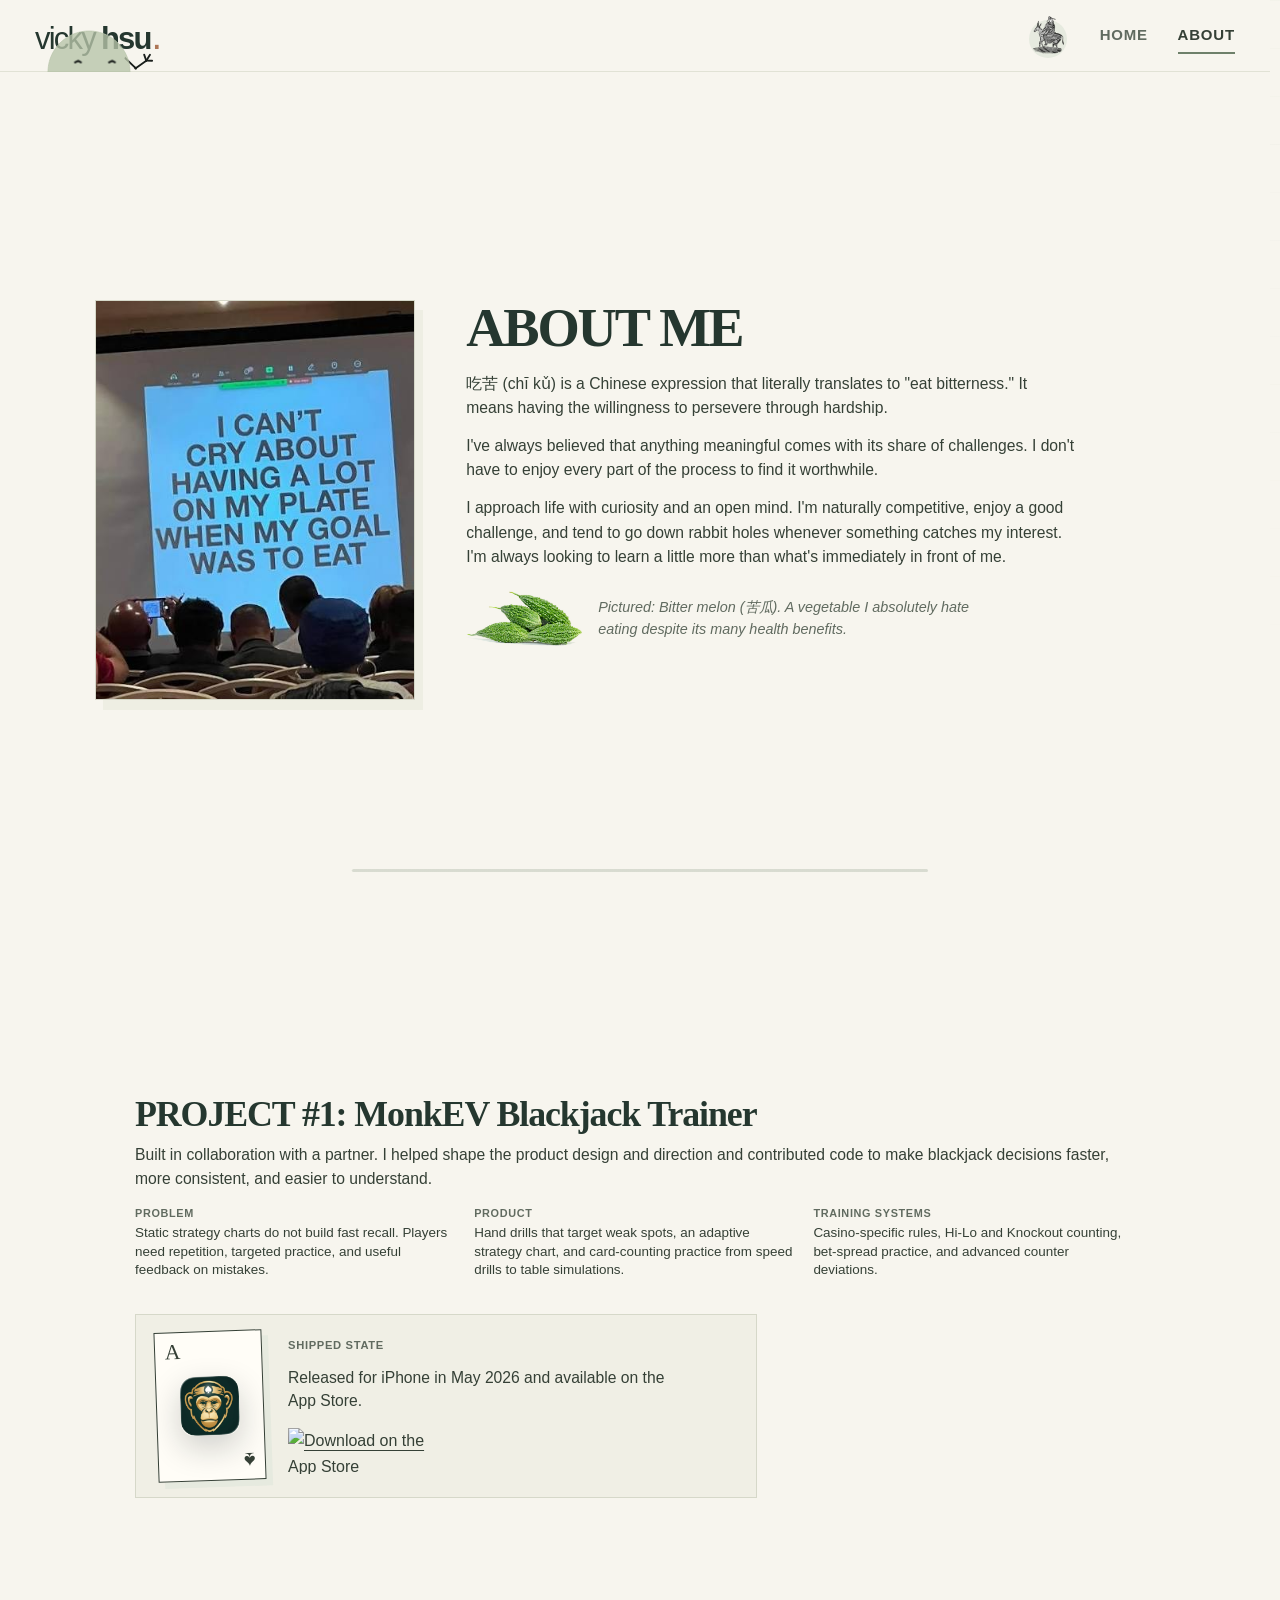
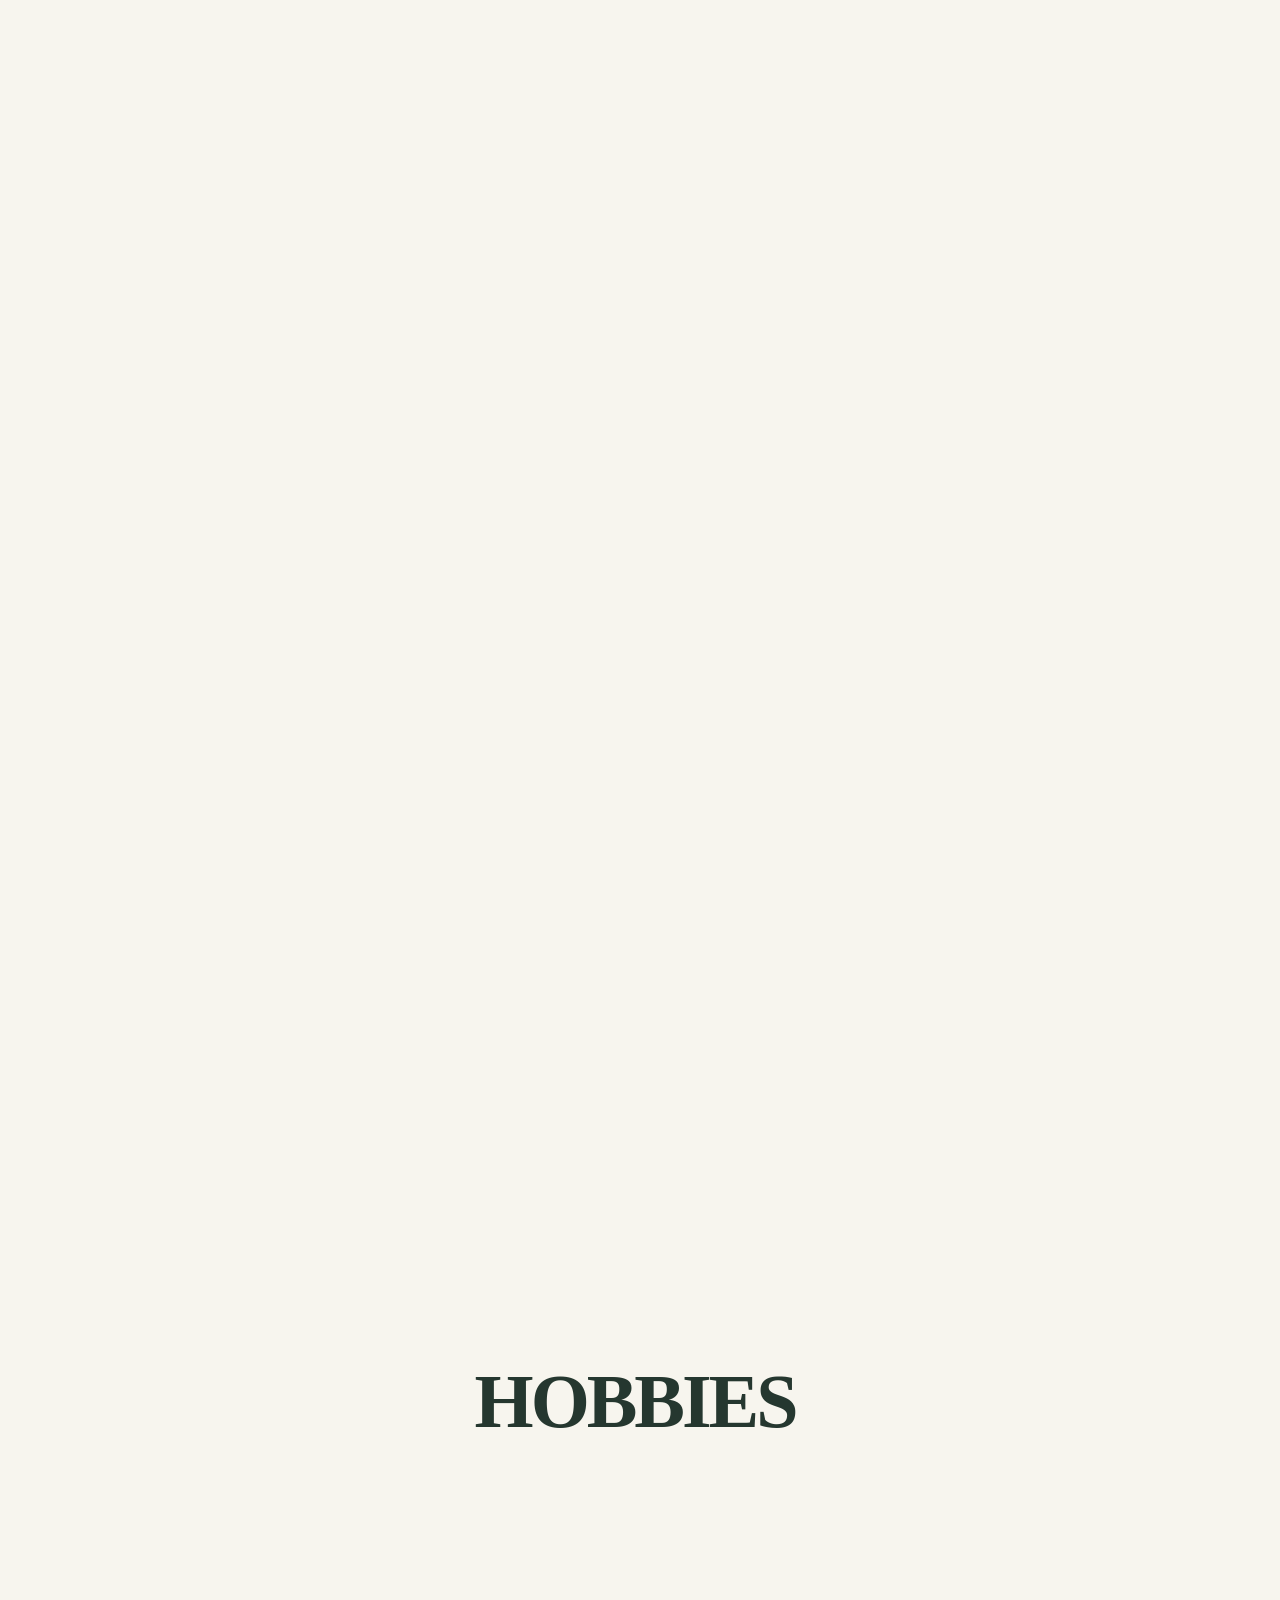
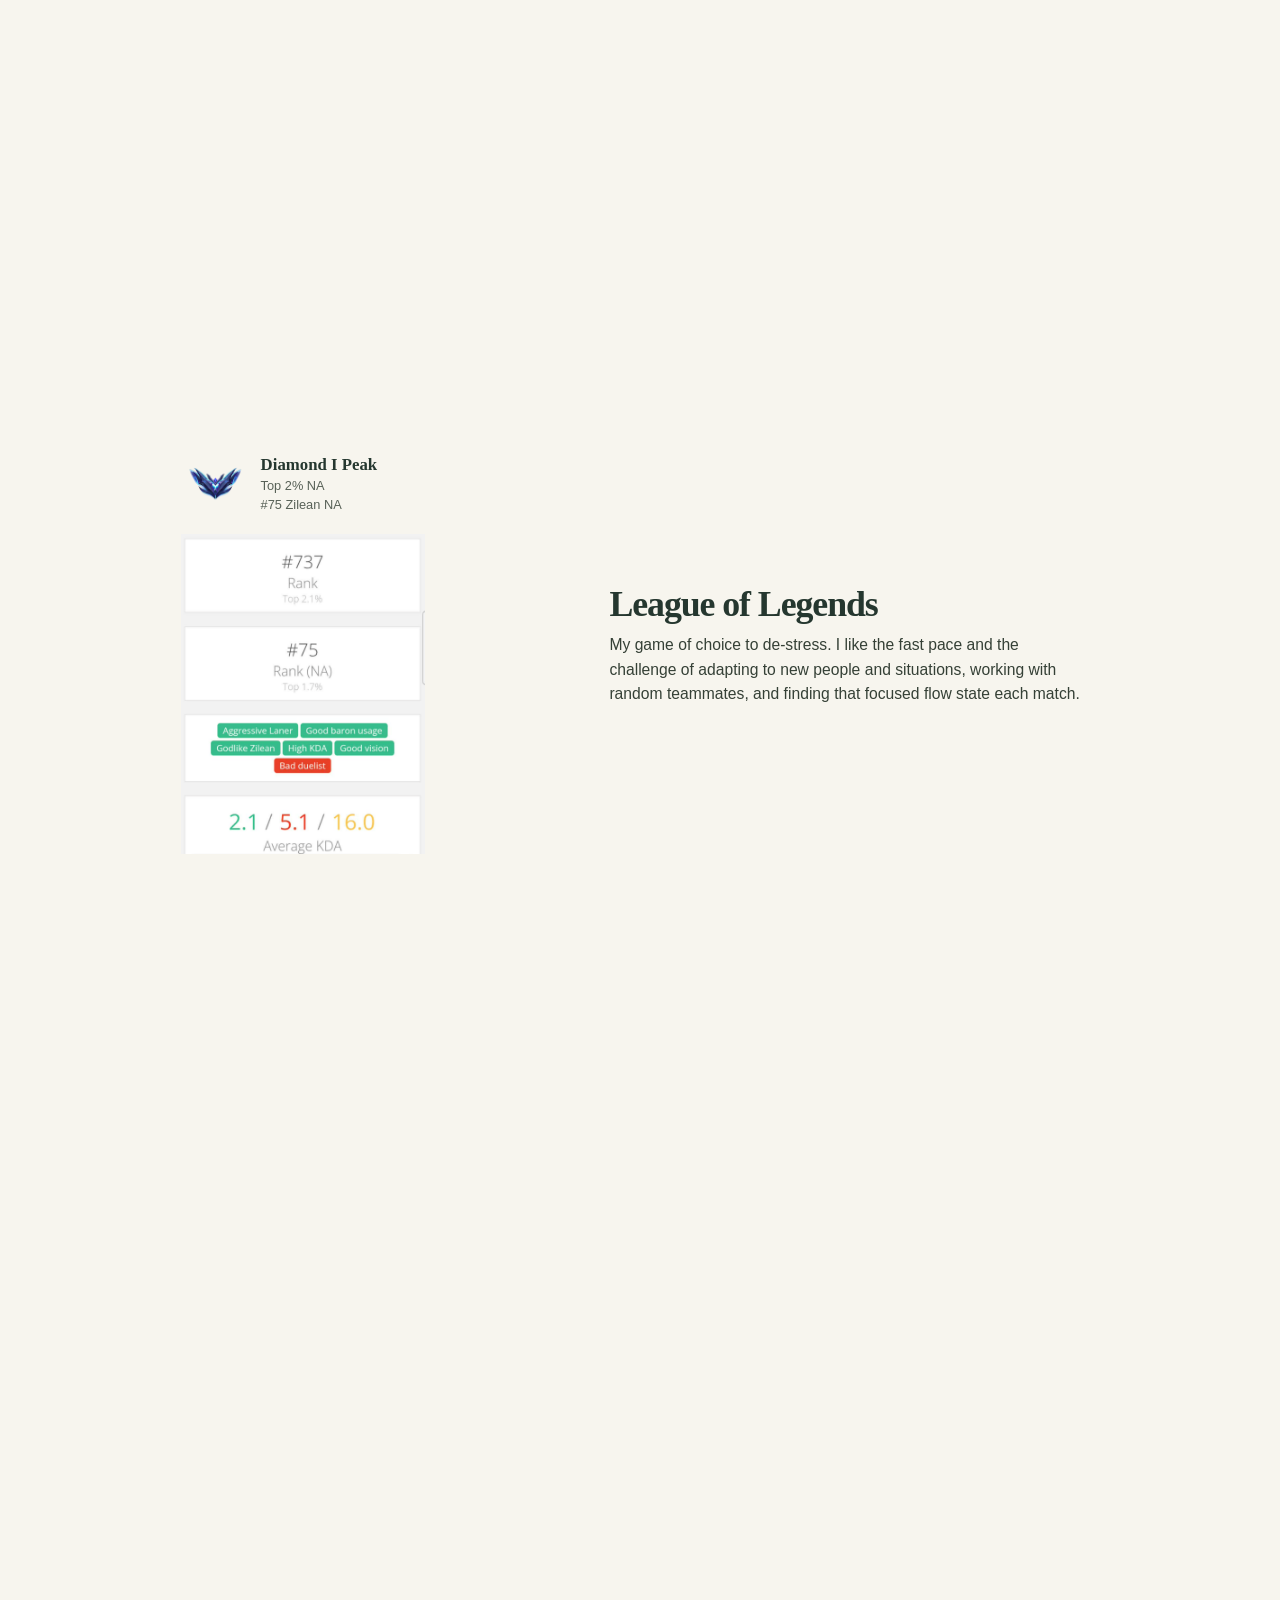
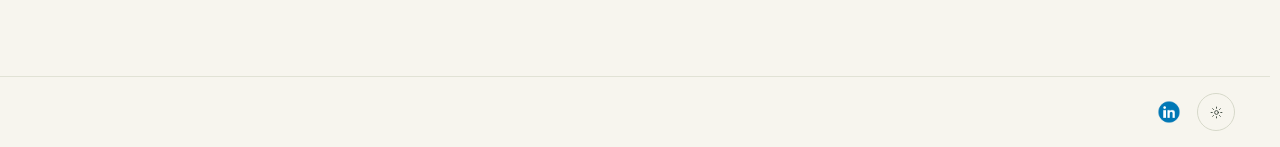
==== commit 25b909a1: "Fix About pin chapter bleed and unify site scrollbar. Full-viewport breaks stop the next sticky stag" ====
--- a/about/index.html
+++ b/about/index.html
@@ -22,7 +22,7 @@
     <link rel="icon" href="../assets/favicon-32.png?v=20261111-face" type="image/png" sizes="32x32">
     <link rel="icon" href="../assets/favicon-16.png?v=20261111-face" type="image/png" sizes="16x16">
     <link rel="apple-touch-icon" href="../assets/apple-touch-icon.png?v=20261111-face" sizes="180x180">
-    <link rel="stylesheet" href="../styles.css?v=20261111-scrollbar">
+    <link rel="stylesheet" href="../styles.css?v=20261111-pinfix2">
     <script>
       (() => {
         try {
@@ -42,8 +42,8 @@
         }
       })();
     </script>
-    <script src="../script.js?v=20261111-motion1" defer></script>
-    <link rel="stylesheet" href="/refinements.css?v=45">
+    <script src="../script.js?v=20261111-pinfix" defer></script>
+    <link rel="stylesheet" href="/refinements.css?v=46">
     <script src="/refinements.js?v=17" defer></script>
     <noscript>
       <style>
--- a/styles.css
+++ b/styles.css
@@ -78,36 +78,60 @@
   --glass-neon-violet: #b2a8ff;
 }
 
-/* Site scrollbar — thin moss thumb on a quiet track; keeps the page feel. */
+/* Site scrollbar — one moss thumb everywhere (html + body + nested scrollers). */
 html {
+  overflow-y: scroll;
+  scrollbar-gutter: stable;
   scrollbar-width: thin;
-  scrollbar-color: color-mix(in srgb, var(--moss) 70%, var(--border)) transparent;
-}
-
-html::-webkit-scrollbar {
+  scrollbar-color: color-mix(in srgb, var(--moss) 70%, var(--border)) var(--bg);
+}
+
+body {
+  /* clip (not hidden) so overflow-y stays visible and html remains the only scroller */
+  overflow-x: clip;
+}
+
+html,
+body,
+* {
+  scrollbar-width: thin;
+  scrollbar-color: color-mix(in srgb, var(--moss) 70%, var(--border)) var(--bg);
+}
+
+html::-webkit-scrollbar,
+body::-webkit-scrollbar,
+*::-webkit-scrollbar {
   width: 10px;
   height: 10px;
 }
 
-html::-webkit-scrollbar-track {
-  background: transparent;
-}
-
-html::-webkit-scrollbar-thumb {
+html::-webkit-scrollbar-track,
+body::-webkit-scrollbar-track,
+*::-webkit-scrollbar-track {
+  background: var(--bg);
+}
+
+html::-webkit-scrollbar-thumb,
+body::-webkit-scrollbar-thumb,
+*::-webkit-scrollbar-thumb {
   background: color-mix(in srgb, var(--moss) 55%, var(--border));
   border: 2px solid var(--bg);
   border-radius: 999px;
   background-clip: padding-box;
 }
 
-html::-webkit-scrollbar-thumb:hover {
+html::-webkit-scrollbar-thumb:hover,
+body::-webkit-scrollbar-thumb:hover,
+*::-webkit-scrollbar-thumb:hover {
   background: color-mix(in srgb, var(--accent) 75%, var(--moss));
   border: 2px solid var(--bg);
   background-clip: padding-box;
 }
 
-html::-webkit-scrollbar-corner {
-  background: transparent;
+html::-webkit-scrollbar-corner,
+body::-webkit-scrollbar-corner,
+*::-webkit-scrollbar-corner {
+  background: var(--bg);
 }
 
 *,
@@ -124,7 +148,6 @@
 
 body {
   margin: 0;
-  overflow-x: hidden;
   background: var(--bg);
   color: var(--text);
   font-family: var(--sans);
@@ -4878,6 +4901,7 @@
 .about-pin-intro.about-pin-aboutme {
   position: relative;
   z-index: 2;
+  isolation: isolate;
   /* Own first screen so the pin track does not peek underneath. */
   min-height: calc(100svh - var(--header-height));
   align-items: center;
@@ -4975,8 +4999,11 @@
 .about-pin-break {
   position: relative;
   z-index: 2;
-  /* Vertical chapter beat between pin tracks (About→projects uses the intro). */
-  min-height: min(56vh, 24rem);
+  /*
+   * Full viewport (not sticky-height): mid-page breaks scroll under the sticky
+   * header, so they must stay tall enough to cover the bottom edge with no peek.
+   */
+  min-height: 100svh;
   display: flex;
   align-items: center;
   justify-content: center;
@@ -4986,10 +5013,12 @@
     clamp(3.25rem, 8vh, 5rem);
   text-align: center;
   box-sizing: border-box;
+  isolation: isolate;
 }
 
 .about-pin-break--soft {
-  min-height: min(28vh, 12rem);
+  /* Full interstitial; Contact arrives early via a shorter pin scrub below. */
+  min-height: 100svh;
   padding-block: clamp(1.25rem, 4vh, 2.25rem);
 }
 
@@ -5022,13 +5051,15 @@
     (var(--about-pin-panels) - 1) * var(--about-pin-panel-scroll)
   );
   position: relative;
+  isolation: isolate;
+  background: var(--bg);
 }
 
 .about-pin-sticky {
   position: sticky;
   top: var(--header-height);
   height: var(--about-pin-sticky-height);
-  overflow: hidden;
+  overflow: clip;
   display: flex;
   align-items: stretch;
   background: var(--bg);
@@ -5644,7 +5675,7 @@
   }
 
   .about-pin-break {
-    min-height: 50svh;
+    min-height: 100svh;
   }
 
   .about-pin-progress {
@@ -5789,7 +5820,6 @@
   }
 
   .about-pin-break {
-    min-height: min(34vh, 14rem);
     padding-block: clamp(1.75rem, 5vh, 2.75rem);
   }
 
--- a/refinements.css
+++ b/refinements.css
@@ -14,9 +14,9 @@
 .work-controls{position:absolute;bottom:12px;right:22px;display:flex;align-items:center;gap:16px;font:13px var(--mono);color:var(--muted)}.work-controls button{border:1px solid var(--border);background:none;color:var(--text);border-radius:50%;width:34px;height:34px;font-size:18px;cursor:pointer}.work-controls button:hover{background:var(--accent-soft)}
 @keyframes panel-in{from{opacity:0;transform:translateX(10px)}to{opacity:1;transform:none}}
 @media(min-width:901px) and (min-height:650px){
- body,body.about-site{height:100svh;min-height:0;display:grid;grid-template-rows:72px minmax(0,1fr) 58px}
+ body,body.about-site:not(.about-pin-site){height:100svh;min-height:0;display:grid;grid-template-rows:72px minmax(0,1fr) 58px}
  .site-header{position:relative;height:72px;min-height:0}.site-nav{height:100%;padding-block:0}.site-footer,body.about-site .site-footer{margin:0;padding:8px 0;height:58px;min-height:0}
- main,body.about-site .about-page{min-height:0;height:100%;padding:0;overflow:clip}
+ main,body.about-site:not(.about-pin-site) .about-page{min-height:0;height:100%;padding:0;overflow:clip}
  .achievements{padding:14px 0 8px;height:100%;min-height:0}.achievements>.section-shell{height:100%;display:grid;grid-template-rows:minmax(195px,.85fr) minmax(245px,1fr);gap:10px}.career-timeline{min-height:0;margin:0}.timeline-viewport{height:100%}.progression-rail{height:100%;padding-bottom:0}.progression-rail li{min-height:0}.work-pages{margin:0;min-height:0;height:100%}.work-panel{height:100%;min-height:0;overflow:auto}.work-panel .system-map svg{height:min(24svh,220px)}
  .about-page .gallery-section{height:100%;padding:0;border:0}.about-page .gallery-section .section-shell{height:100%}.perspective-gallery{height:100%;min-height:0;margin:0}.gallery-stage{inset:0 0 55px}.gallery-controls{bottom:8px}.gallery-card{top:52%;min-height:0;height:clamp(280px,47svh,390px)}.perspective-gallery .gallery-card.is-expanded{height:94%;max-height:100%;top:50%}.gallery-card.is-expanded .gallery-card-layout{min-height:100%;height:auto}.gallery-card-visual{max-height:29svh}.beli-card-visual{height:29svh}.gallery-card.is-expanded .beli-card-visual{height:38svh;max-height:38svh}.gallery-card.is-expanded .beli-card-visual img{width:80%}
 }
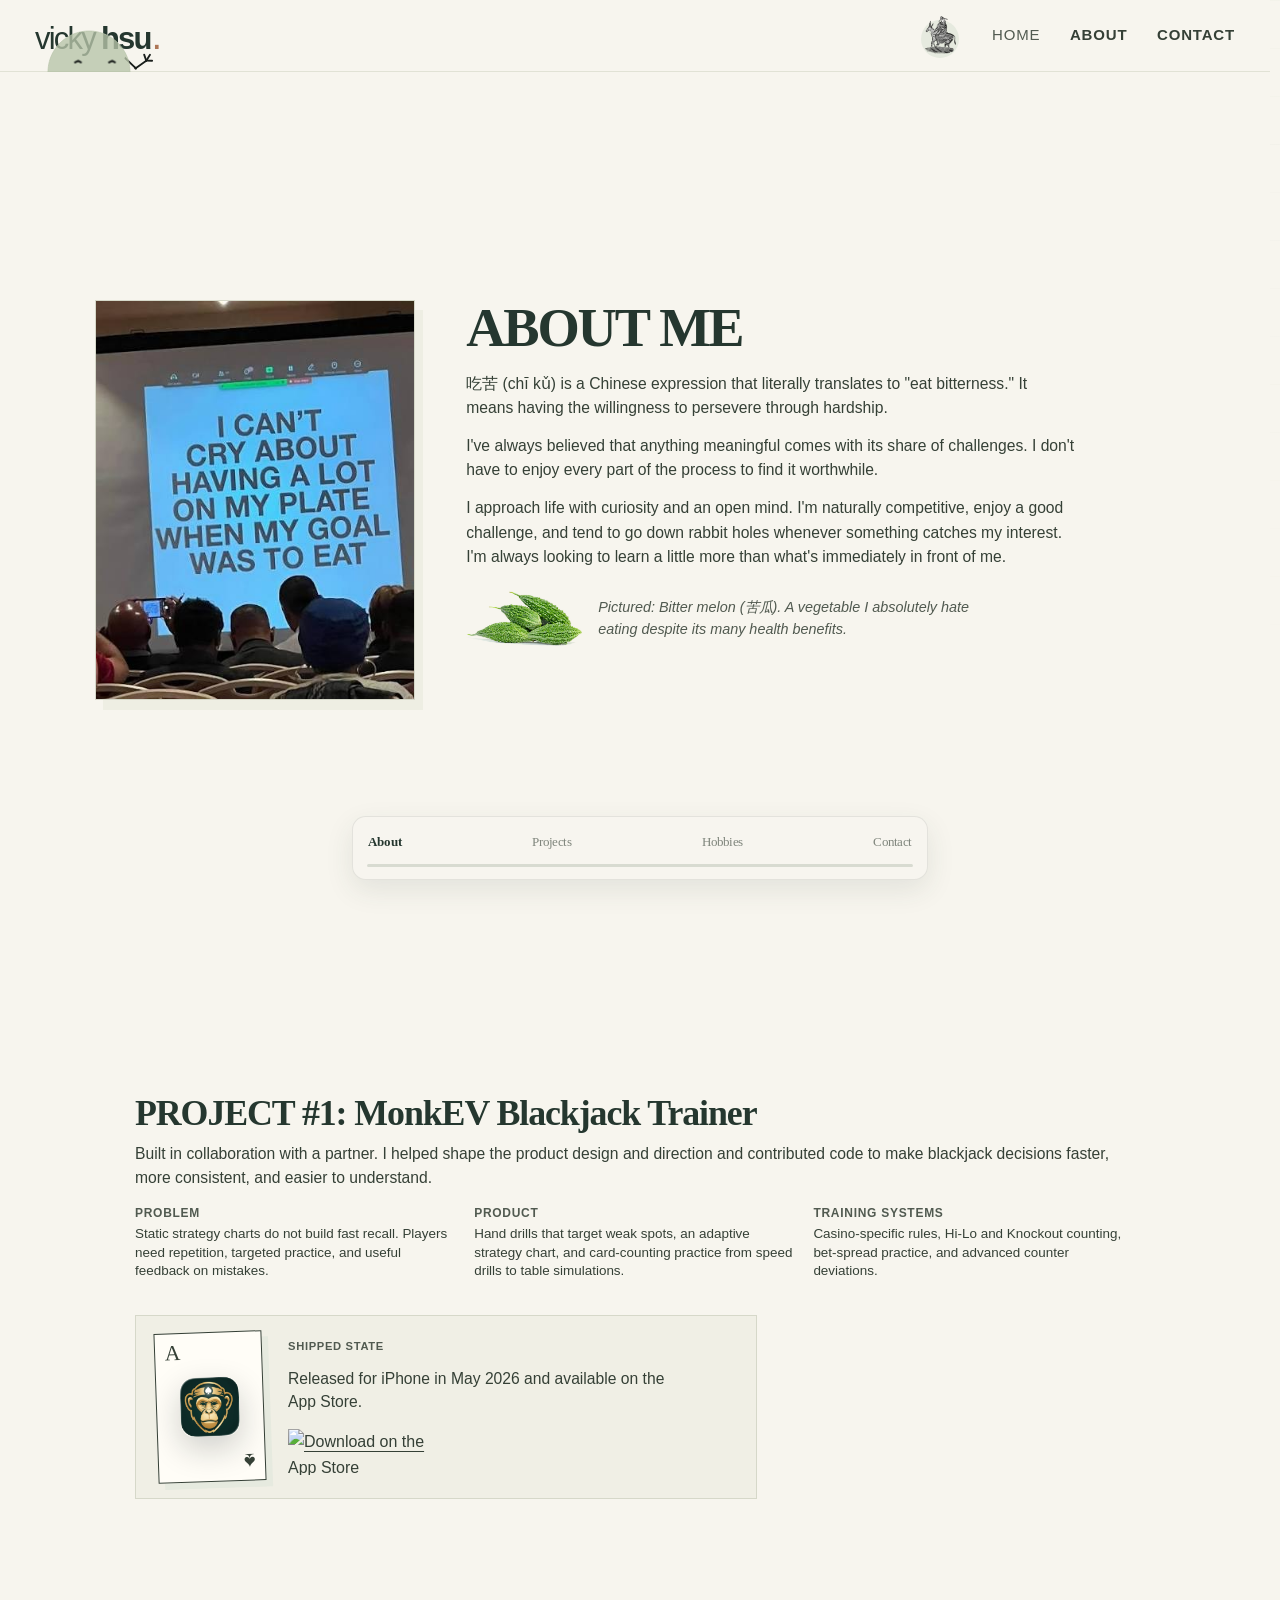
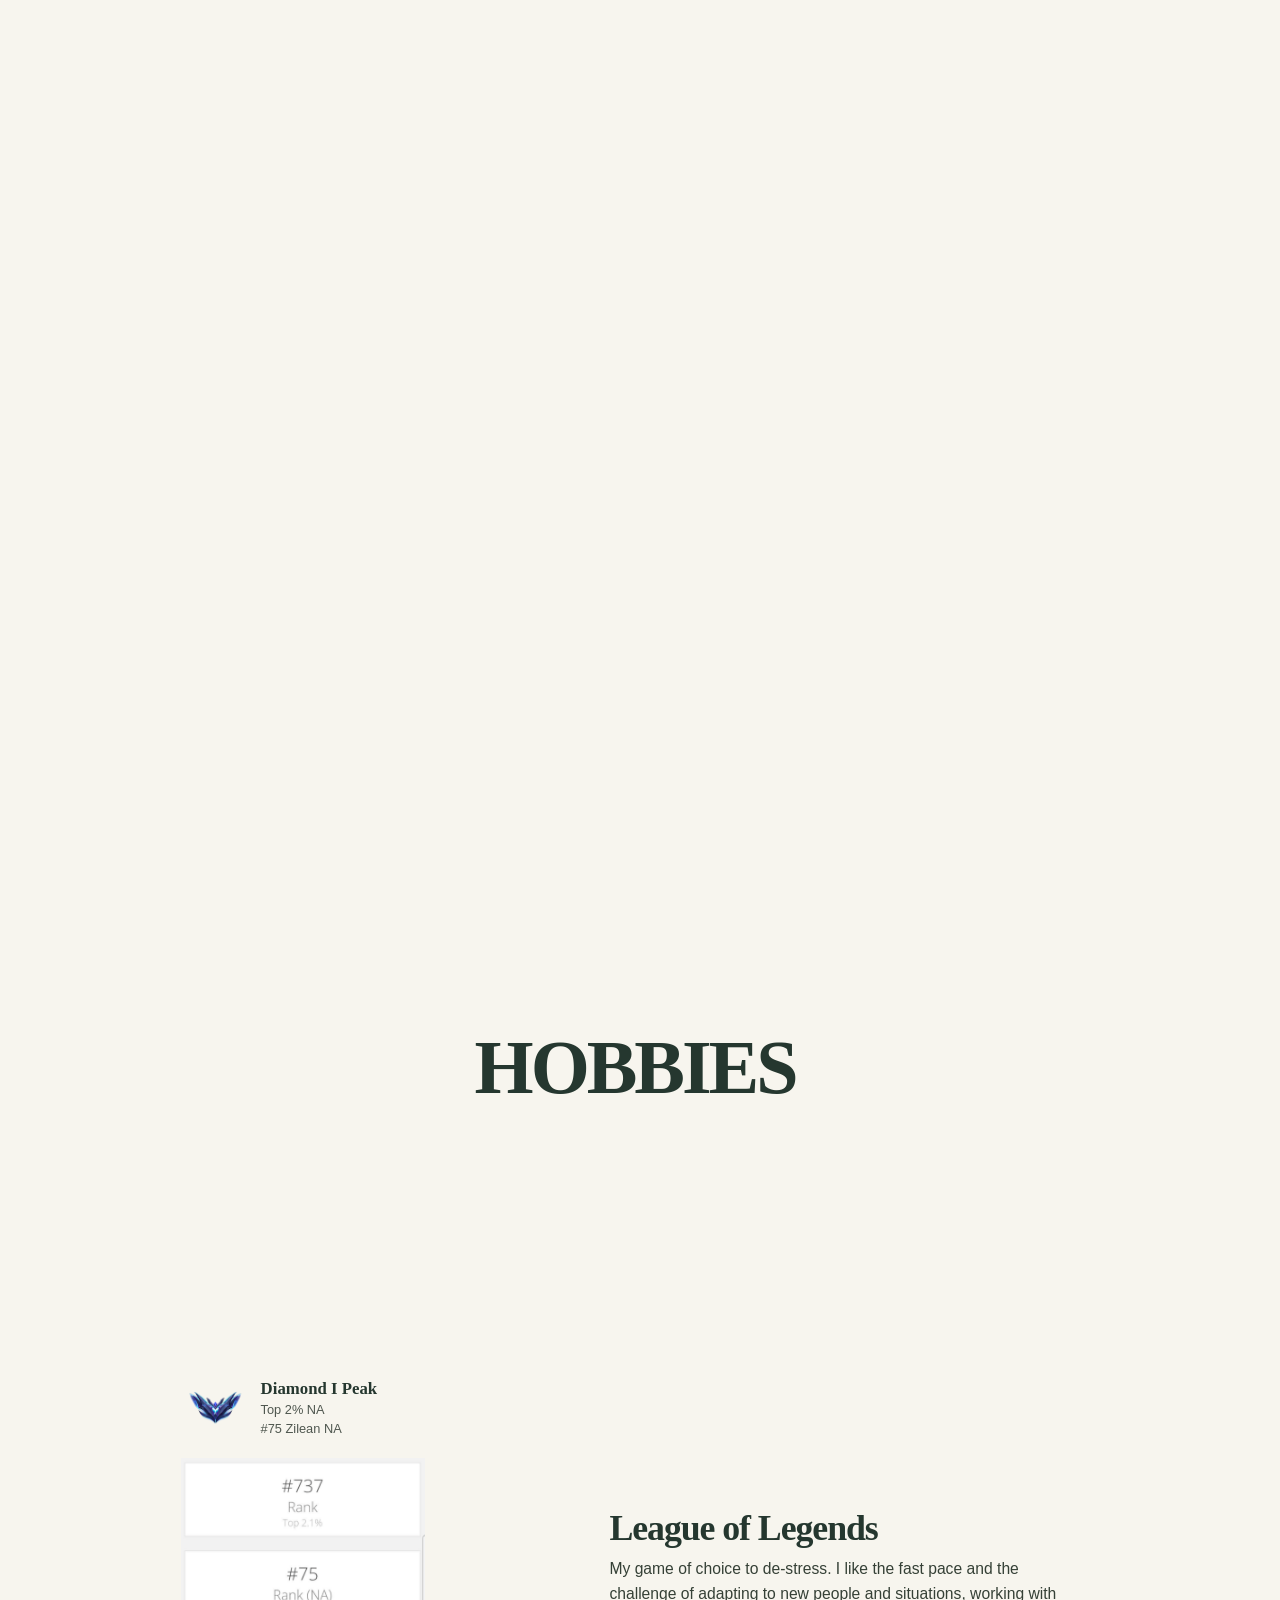
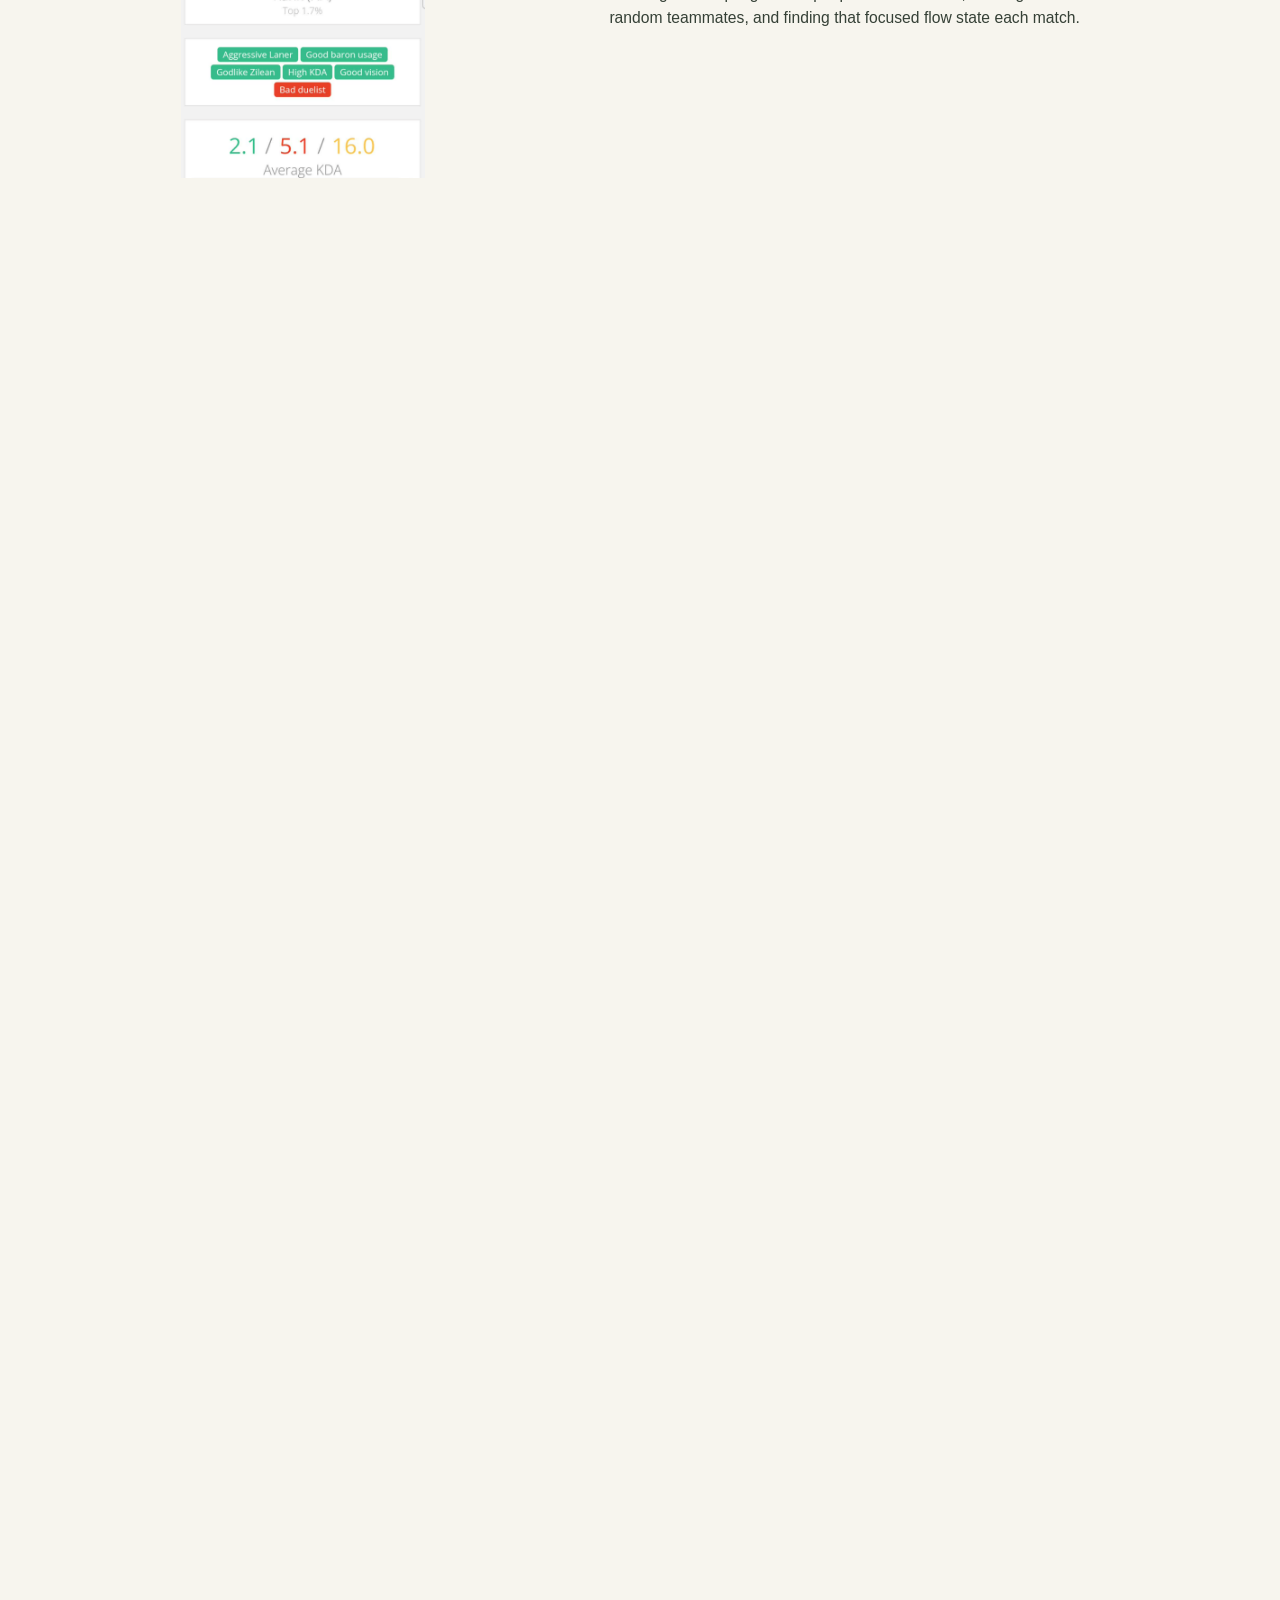
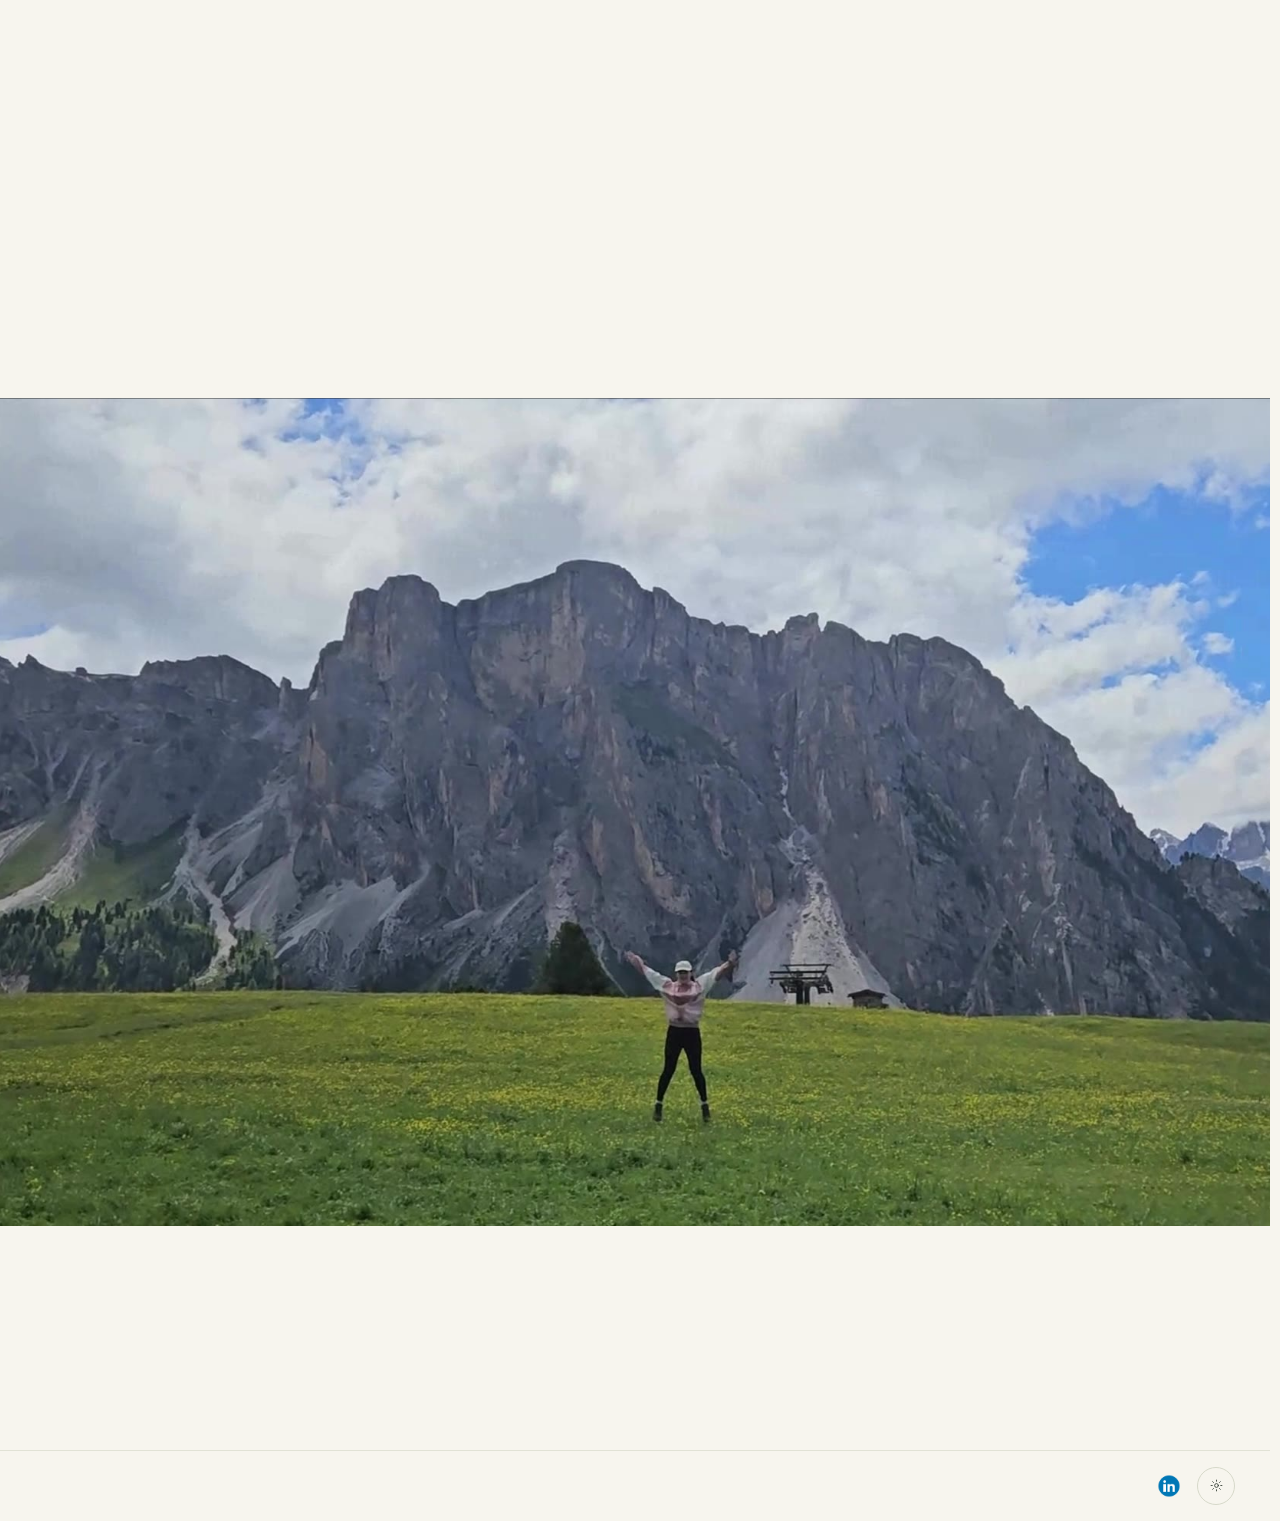
==== commit 2ca292fd: "Ship About pacing, Work/Life rail, and home polish for GitHub Pages. Tighten About scroll, stabilize" ====
--- a/about/index.html
+++ b/about/index.html
@@ -22,7 +22,7 @@
     <link rel="icon" href="../assets/favicon-32.png?v=20261111-face" type="image/png" sizes="32x32">
     <link rel="icon" href="../assets/favicon-16.png?v=20261111-face" type="image/png" sizes="16x16">
     <link rel="apple-touch-icon" href="../assets/apple-touch-icon.png?v=20261111-face" sizes="180x180">
-    <link rel="stylesheet" href="../styles.css?v=20261111-pinfix2">
+    <link rel="stylesheet" href="../styles.css?v=20261111-chapter-jump4">
     <script>
       (() => {
         try {
@@ -42,8 +42,8 @@
         }
       })();
     </script>
-    <script src="../script.js?v=20261111-pinfix" defer></script>
-    <link rel="stylesheet" href="/refinements.css?v=46">
+    <script src="../script.js?v=20261111-jump-15x" defer></script>
+    <link rel="stylesheet" href="/refinements.css?v=48">
     <script src="/refinements.js?v=17" defer></script>
     <noscript>
       <style>
@@ -72,7 +72,20 @@
           padding: 40px var(--page-edge) !important;
         }
         .about-pin-progress {
+          position: static !important;
+          opacity: 1 !important;
+          visibility: visible !important;
+          pointer-events: auto !important;
+          margin: 1.5rem var(--page-edge) 2rem;
+        }
+        .about-pin-progress-track {
           display: none !important;
+        }
+        .about-pin-jump-cta {
+          opacity: 1 !important;
+          visibility: visible !important;
+          pointer-events: auto !important;
+          transform: translate(-50%, -50%) !important;
         }
       </style>
     </noscript>
@@ -131,6 +144,7 @@
           </div>
           <a href="/">Home</a>
           <a href="/about/" aria-current="page">About</a>
+          <a href="#contact-gallery">Contact</a>
         </div>
       </nav>
     </header>
@@ -296,12 +310,12 @@
           </div>
         </section>
 
-        <section class="about-pin-break" id="hobbies" aria-label="Hobbies">
+        <section class="about-pin-break about-pin-break--chapter" id="hobbies" aria-label="Hobbies">
           <h2>HOBBIES</h2>
         </section>
 
         <section
-          class="about-pin-track"
+          class="about-pin-track about-pin-track--reel"
           id="hobby-gallery"
           aria-label="Hobbies gallery"
           data-about-pin-track
@@ -443,8 +457,6 @@
           </div>
         </section>
 
-        <section class="about-pin-break about-pin-break--soft" aria-hidden="true"></section>
-
         <section
           class="about-pin-track"
           id="contact-gallery"
@@ -453,17 +465,42 @@
         >
           <div class="about-pin-sticky">
             <ul class="about-pin-strip" data-about-pin-strip>
-              <li class="about-pin-panel about-pin-panel--spacer" data-about-pin-panel aria-hidden="true"></li>
               <li class="about-pin-panel about-pin-panel--contact" data-about-pin-panel>
-                <div class="about-pin-contact">
-                  <p>
+                <div class="about-pin-jump" data-jump-contact>
+                  <div class="about-pin-jump-frame">
+                    <video
+                      class="about-pin-jump-video"
+                      data-jump-video
+                      src="../assets/vicky-jump.mp4"
+                      poster="../assets/vicky-jump-freeze.jpg"
+                      muted
+                      playsinline
+                      preload="auto"
+                      disablepictureinpicture
+                      controlslist="nodownload noplaybackrate noremoteplayback"
+                      tabindex="-1"
+                      aria-label="Vicky jumping in a mountain meadow"
+                    ></video>
+                    <img
+                      class="about-pin-jump-still"
+                      data-jump-still
+                      src="../assets/vicky-jump-freeze.jpg"
+                      alt=""
+                      width="1280"
+                      height="720"
+                      decoding="async"
+                      aria-hidden="true"
+                    >
                     <a
+                      class="about-pin-jump-cta"
+                      data-jump-cta
                       href="https://www.linkedin.com/in/hsuvicky/"
                       target="_blank"
                       rel="noreferrer"
-                    >Contact Me via LinkedIn</a>
-                    <span class="visually-hidden">(opens in a new tab)</span>
-                  </p>
+                      aria-hidden="true"
+                      tabindex="-1"
+                    ><span data-letter-bounce>Contact Me via LinkedIn</span><span class="visually-hidden"> (opens in a new tab)</span></a>
+                  </div>
                 </div>
               </li>
             </ul>
@@ -471,7 +508,27 @@
         </section>
       </article>
 
-      <div class="about-pin-progress" data-about-pin-progress aria-hidden="true"></div>
+      <nav class="about-pin-progress" data-about-pin-progress aria-label="Jump to section">
+        <div class="about-pin-progress-rail">
+          <ol class="about-pin-chapters">
+            <li>
+              <a href="#about" data-about-chapter="about"><span data-letter-bounce>About</span></a>
+            </li>
+            <li>
+              <a href="#projects" data-about-chapter="projects"><span data-letter-bounce>Projects</span></a>
+            </li>
+            <li>
+              <a href="#hobbies" data-about-chapter="hobbies"><span data-letter-bounce>Hobbies</span></a>
+            </li>
+            <li>
+              <a href="#contact-gallery" data-about-chapter="contact"><span data-letter-bounce>Contact</span></a>
+            </li>
+          </ol>
+          <div class="about-pin-progress-track" aria-hidden="true">
+            <div class="about-pin-progress-fill" data-about-pin-progress-fill></div>
+          </div>
+        </div>
+      </nav>
     </main>
 
     <footer class="site-footer">
--- a/styles.css
+++ b/styles.css
@@ -1266,35 +1266,18 @@
   min-height: 44px;
   color: var(--muted);
   font-size: 0.82rem;
-  font-weight: 700;
+  font-weight: 500;
   letter-spacing: 0.055em;
   text-decoration: none;
   text-transform: uppercase;
-}
-
-.nav-links > a::after {
-  position: absolute;
-  right: 0;
-  bottom: 4px;
-  left: 0;
-  height: 2px;
-  background: var(--accent);
-  content: "";
-  transform: scaleX(0);
-  transform-origin: left;
-  transition: transform 160ms ease;
+  transition: color 140ms ease, font-weight 140ms ease;
 }
 
 .nav-links > a:hover,
 .nav-links > a[aria-current="location"],
 .nav-links > a[aria-current="page"] {
   color: var(--text);
-}
-
-.nav-links > a:hover::after,
-.nav-links > a[aria-current="location"]::after,
-.nav-links > a[aria-current="page"]::after {
-  transform: scaleX(1);
+  font-weight: 700;
 }
 
 .nav-toggle {
@@ -4395,21 +4378,6 @@
     border-bottom: 0;
   }
 
-  .nav-links > a::after {
-    right: auto;
-    bottom: 50%;
-    left: 0;
-    width: 2px;
-    height: 1.2rem;
-    transform: translateY(50%) scaleY(0);
-  }
-
-  .nav-links > a:hover::after,
-  .nav-links > a[aria-current="location"]::after,
-  .nav-links > a[aria-current="page"]::after {
-    transform: translateY(50%) scaleY(1);
-  }
-
   .theme-toggle {
     width: 34px;
     height: 34px;
@@ -5016,15 +4984,24 @@
   isolation: isolate;
 }
 
+/* Chapter mark only — personality reel starts immediately after. */
+.about-pin-break--chapter {
+  min-height: min(36svh, 14rem);
+  padding-block: clamp(1.25rem, 4vh, 2.25rem);
+}
+
 .about-pin-break--soft {
-  /* Full interstitial; Contact arrives early via a shorter pin scrub below. */
-  min-height: 100svh;
-  padding-block: clamp(1.25rem, 4vh, 2.25rem);
-}
-
-/* Contact arrives sooner: shorter scrub from lead-in → Contact. */
+  /* Shorter lead-in so Contact arrives sooner after Horticulture. */
+  min-height: min(48svh, 22rem);
+  padding-block: clamp(0.75rem, 2.5vh, 1.5rem);
+}
+
+/* Single contact panel: hold just long enough for the jump beat. */
 #contact-gallery {
-  --about-pin-panel-scroll: min(42vh, 22rem);
+  --about-pin-panel-scroll: min(28vh, 14rem);
+  height: calc(
+    var(--about-pin-sticky-height) + var(--about-pin-panel-scroll)
+  );
 }
 
 .about-pin-break h2,
@@ -5055,6 +5032,12 @@
   background: var(--bg);
 }
 
+/* Hobbies: keep the pin motion, charge ~half a viewport per slide. */
+.about-pin-track--reel,
+#hobby-gallery {
+  --about-pin-panel-scroll: calc(var(--about-pin-sticky-height) * 0.48);
+}
+
 .about-pin-sticky {
   position: sticky;
   top: var(--header-height);
@@ -5241,37 +5224,159 @@
 
 .about-pin-panel--contact {
   display: flex;
-  align-items: center;
-  justify-content: center;
+  align-items: stretch;
+  justify-content: stretch;
+  padding: 0;
   text-align: center;
 }
 
-.about-pin-contact {
-  width: auto;
-  max-width: min(34rem, 100%);
-  margin: 0 auto;
-}
-
-.about-pin-contact p {
-  margin: 0;
-}
-
-.about-pin-contact a {
+.about-pin-jump {
+  /* Size container so the 16:9 media frame can cover every viewport the same way. */
+  container-type: size;
+  container-name: jump;
+  position: relative;
+  width: 100%;
+  height: 100%;
+  overflow: clip;
+  background: #1b1c1a;
+  isolation: isolate;
+}
+
+/*
+ * Cover-sized 16:9 frame matching the source clip. CTA % coords are relative to
+ * this frame (not the panel), so her hat alignment holds across devices.
+ * top/translate 42% mirrors the old object-position focal point.
+ */
+.about-pin-jump-frame {
+  position: absolute;
+  left: 50%;
+  top: 42%;
+  translate: -50% -42%;
+  aspect-ratio: 16 / 9;
+  width: max(100cqw, calc(100cqh * 16 / 9));
+  height: auto;
+}
+
+@supports not (width: 1cqw) {
+  .about-pin-jump-frame {
+    inset: 0;
+    translate: none;
+    width: 100%;
+    height: 100%;
+    aspect-ratio: auto;
+  }
+}
+
+.about-pin-jump-video,
+.about-pin-jump-still {
+  position: absolute;
+  inset: 0;
+  display: block;
+  width: 100%;
+  height: 100%;
+  object-fit: fill;
+  pointer-events: none;
+  user-select: none;
+  -webkit-user-select: none;
+}
+
+.about-pin-jump-still {
+  opacity: 0;
+  visibility: hidden;
+  z-index: 1;
+}
+
+.about-pin-jump.is-frozen .about-pin-jump-still {
+  opacity: 1;
+  visibility: visible;
+}
+
+.about-pin-jump.is-frozen .about-pin-jump-video {
+  opacity: 0;
+}
+
+.about-pin-jump-cta {
+  position: absolute;
+  /*
+   * Image-space pin (not panel/stage %). Prior 56.7% was a stage coordinate
+   * mistaken for frame % — portrait cover crops magnify that miss to the right.
+   * 53.7% / 61.6% = hat center X, a smidge above the cap in the 16:9 source.
+   */
+  left: 53.7%;
+  top: 61.6%;
+  z-index: 2;
+  transform: translate(-50%, calc(-50% + 0.45rem));
+  /* Cap against the visible stage (cqw), not the oversized cover frame. */
+  max-width: min(22rem, 68cqw);
+  padding: 0.55rem 0.75rem;
   font-family: var(--display);
-  font-weight: 600;
-  font-size: clamp(1.15rem, 1.4vw, 1.4rem);
-  letter-spacing: -0.02em;
-  line-height: 1.3;
-  color: var(--text-strong);
+  font-weight: 650;
+  font-size: clamp(1.05rem, 5.2cqw, 1.75rem);
+  text-wrap: balance;
+  text-align: center;
+  letter-spacing: -0.03em;
+  line-height: 1.2;
+  color: #fff;
   text-decoration: none;
-  border-bottom: 1.5px solid color-mix(in srgb, var(--accent) 55%, transparent);
-  transition: border-color 180ms ease, color 180ms ease;
-}
-
-.about-pin-contact a:hover,
-.about-pin-contact a:focus-visible {
-  color: var(--accent-deep);
-  border-bottom-color: var(--accent);
+  text-shadow:
+    0 1px 2px rgba(20, 24, 18, 0.55),
+    0 8px 28px rgba(20, 24, 18, 0.35);
+  border-bottom: 1.5px solid color-mix(in srgb, #fff 55%, transparent);
+  opacity: 0;
+  visibility: hidden;
+  pointer-events: none;
+  transition:
+    opacity 520ms cubic-bezier(0.16, 1, 0.3, 1),
+    transform 520ms cubic-bezier(0.16, 1, 0.3, 1),
+    visibility 0s linear 520ms,
+    border-color 180ms ease;
+}
+
+.about-pin-jump-cta.is-visible {
+  opacity: 1;
+  visibility: visible;
+  pointer-events: auto;
+  transform: translate(-50%, -50%);
+  transition:
+    opacity 520ms cubic-bezier(0.16, 1, 0.3, 1),
+    transform 520ms cubic-bezier(0.16, 1, 0.3, 1),
+    visibility 0s linear 0s,
+    border-color 180ms ease;
+}
+
+.about-pin-jump-cta:hover,
+.about-pin-jump-cta:focus-visible {
+  border-bottom-color: #fff;
+}
+
+.about-pin-jump-cta:focus-visible {
+  outline: 2px solid #fff;
+  outline-offset: 6px;
+}
+
+.about-pin-jump-cta [data-letter-bounce] {
+  display: inline;
+}
+
+.about-pin-jump-letter {
+  display: inline-block;
+  transform-origin: 50% 50%;
+}
+
+.about-pin-jump-letter--space {
+  white-space: pre;
+}
+
+@media (prefers-reduced-motion: reduce) {
+  .about-pin-jump-cta,
+  .about-pin-jump-cta.is-visible {
+    transition: none;
+    transform: translate(-50%, -50%);
+  }
+
+  .about-pin-jump-letter {
+    transform: none !important;
+  }
 }
 
 .about-pin-panel--text-left .about-pin-copy {
@@ -5363,7 +5468,7 @@
 .about-pin-details dt,
 .about-pin-details.case-details dt {
   font-family: var(--sans);
-  font-size: 0.68rem;
+  font-size: 0.75rem;
   font-weight: 600;
   letter-spacing: 0.06em;
   text-transform: uppercase;
@@ -5540,8 +5645,7 @@
   position: fixed;
   left: 0;
   right: 0;
-  bottom: 28px;
-  height: 3px;
+  bottom: 20px;
   display: flex;
   justify-content: center;
   align-items: center;
@@ -5556,24 +5660,80 @@
 .about-pin-progress.is-active {
   opacity: 1;
   visibility: visible;
-}
-
-/* Full muted track from About Me → Contact; fill grows to 100%. */
-.about-pin-progress::before {
-  content: "";
-  display: block;
+  pointer-events: auto;
+}
+
+.about-pin-progress-rail {
+  width: min(36rem, 86vw);
+  display: grid;
+  gap: 0.55rem;
+  padding: 0.65rem 0.85rem 0.75rem;
+  border-radius: 0.85rem;
+  background: color-mix(in srgb, var(--bg) 94%, var(--surface-strong));
+  border: 1px solid color-mix(in srgb, var(--text) 10%, transparent);
+  box-shadow: 0 10px 28px color-mix(in srgb, var(--text) 10%, transparent);
+  overflow: visible;
+}
+
+.about-pin-chapters {
+  display: flex;
+  justify-content: space-between;
+  gap: 0.5rem;
+  margin: 0;
+  padding: 0;
+  list-style: none;
+  overflow: visible;
+}
+
+.about-pin-chapters a {
+  display: inline-block;
+  min-height: 1.5rem;
+  padding: 0.15rem 0.1rem;
+  font-family: var(--display);
+  font-size: 0.8125rem;
+  font-weight: 500;
+  letter-spacing: -0.02em;
+  line-height: 1.2;
+  color: color-mix(in srgb, var(--text) 62%, transparent);
+  text-decoration: none;
+  overflow: visible;
+  transition: color 140ms ease, font-weight 140ms ease;
+}
+
+.about-pin-chapters a:hover,
+.about-pin-chapters a:focus-visible {
+  color: var(--text-strong);
+}
+
+.about-pin-chapters a:focus-visible {
+  outline: 2px solid var(--accent);
+  outline-offset: 3px;
+}
+
+.about-pin-chapters a[aria-current="true"] {
+  color: var(--text-strong);
+  font-weight: 700;
+}
+
+.about-pin-chapters [data-letter-bounce] {
+  display: inline;
+}
+
+.about-pin-progress-track {
+  position: relative;
+  height: 3px;
+  width: 100%;
+  border-radius: 999px;
+  overflow: hidden;
+  background: color-mix(in srgb, var(--accent) 22%, transparent);
+}
+
+.about-pin-progress-fill {
   height: 100%;
-  width: min(36rem, 72vw);
-  max-width: min(36rem, 72vw);
-  border-radius: 999px;
-  background:
-    linear-gradient(
-      90deg,
-      var(--accent) 0,
-      var(--accent) var(--about-pin-progress),
-      color-mix(in srgb, var(--accent) 22%, transparent) var(--about-pin-progress),
-      color-mix(in srgb, var(--accent) 22%, transparent) 100%
-    );
+  width: var(--about-pin-progress);
+  border-radius: inherit;
+  background: var(--accent);
+  transition: width 80ms linear;
 }
 
 @media (min-width: 901px) and (min-height: 650px) {
@@ -5642,12 +5802,17 @@
   }
 
   .about-pin-progress {
-    bottom: 24px;
-  }
-
-  .about-pin-progress::before {
-    width: min(20rem, 78vw);
-    max-width: min(20rem, 78vw);
+    bottom: 16px;
+  }
+
+  .about-pin-progress-rail {
+    width: min(22.5rem, 92vw);
+    gap: 0.45rem;
+    padding: 0.55rem 0.7rem 0.65rem;
+  }
+
+  .about-pin-chapters a {
+    font-size: 0.75rem;
   }
 }
 
@@ -5678,7 +5843,29 @@
     min-height: 100svh;
   }
 
+  .about-pin-break--chapter {
+    min-height: min(36svh, 14rem);
+  }
+
   .about-pin-progress {
+    position: sticky;
+    bottom: 0;
+    opacity: 1;
+    visibility: visible;
+    pointer-events: auto;
+    margin-top: 1rem;
+  }
+
+  .about-pin-progress-rail {
+    box-shadow: none;
+    background: var(--bg);
+    border: 0;
+    border-top: 1px solid color-mix(in srgb, var(--text) 12%, transparent);
+    border-radius: 0;
+    width: 100%;
+  }
+
+  .about-pin-progress-track {
     display: none;
   }
 }
--- a/refinements.css
+++ b/refinements.css
@@ -56,7 +56,7 @@
 body>header,body>main,body>footer,.achievements>.section-shell,.career-timeline,.work-pages{min-width:0}
 .achievements>.section-shell{grid-template-columns:minmax(0,1fr)}
 }
-:root{--bg:#f7f5ee;--surface:#eeeee3;--surface-strong:#fffdf7;--text:#354036;--text-strong:#25372f;--text-soft:#586157;--muted:#616b60;--accent:#6e806a;--accent-soft:#e6eadf;--accent-deep:#3d5744;--header-bg:#f7f5ee}
+:root{--bg:#f7f5ee;--surface:#eeeee3;--surface-strong:#fffdf7;--text:#354036;--text-strong:#25372f;--text-soft:#4f574f;--muted:#515a50;--accent:#6e806a;--accent-soft:#e6eadf;--accent-deep:#3d5744;--header-bg:#f7f5ee}
 :root[data-theme="dark"]{--bg:#1b2229;--surface:#252f38;--surface-strong:#303c47;--text:#e5e9e7;--text-strong:#faf7ed;--text-soft:#ccd5d7;--muted:#b4c1c5;--accent:#b4c9b5;--accent-deep:#d0dfce;--accent-soft:#34443f;--border:#53616b;--border-soft:#3e4b55;--header-bg:#1b2229;--ink-inverse:#17231e;--moss:#b5c5a3;--warm:#d6bf96;--warm-soft:#403b32;--pointillism-base:#d5ddd2;--shadow:none}
 .personal-wordmark{display:inline-flex;align-items:baseline;color:var(--text-strong);font-family:'Century Gothic','Avenir Next',Arial,sans-serif;font-size:31px;font-weight:400;line-height:1;letter-spacing:-1.8px;text-transform:lowercase;gap:6px}
 .personal-wordmark>span{font-weight:700}.personal-wordmark i{font-style:normal;color:#ad7656;margin-left:-5px;font-size:38px}.wordmark:hover .personal-wordmark{color:var(--text-strong)}
@@ -75,7 +75,7 @@
 .refined-gallery .gallery-mooscles .mooscles-visual{display:grid;place-items:center;min-height:0;background:none;overflow:visible;border:0}
 .mooscles-icon{width:min(70%,240px);height:auto;filter:none;transition:transform .4s}
 .career-browser{padding:24px 28px 22px 0;min-width:0;border-right:1px solid var(--border);display:flex;flex-direction:column;gap:24px}
-.career-heading{display:flex;justify-content:space-between;align-items:center;gap:14px}.career-heading h2{font:400 25px/1.2 var(--display);margin:0;color:var(--text-strong)}.career-heading button{font:13px var(--sans);color:var(--muted);background:none;border:0;padding:8px 0;cursor:pointer;text-decoration:underline;text-underline-offset:4px}
+.career-heading{display:flex;align-items:center;gap:14px}
 .career-years{display:grid;grid-template-columns:repeat(3,1fr);gap:8px}.career-years button{font:14px var(--mono);border:1px solid var(--border-soft);border-radius:22px;padding:9px 4px;background:none;color:var(--muted);cursor:pointer;transition:background .25s,color .25s}.career-years button[aria-current="true"]{background:var(--text-strong);color:var(--bg);border-color:var(--text-strong)}.career-years button[hidden]{display:none}
 .career-content{min-height:0;overflow:auto;flex:1;padding-top:12px}.career-entry[hidden],.career-entry [hidden]{display:none!important}.career-entry{animation:panel-in .3s ease}.career-entry>.progression-period{display:none}.career-entry .progression-description,.career-entry .progression-career-event,.career-entry .progression-personal-event{display:flex;align-items:flex-start;flex-direction:column;gap:8px;margin:0 0 20px;padding:0;text-align:left;opacity:1;transform:none}.career-entry .progression-role{font:400 25px/1.15 var(--display);color:var(--text-strong);max-width:100%}.career-entry .progression-grade{font:13px/1.5 var(--sans);color:var(--muted);letter-spacing:.04em}.career-entry .progression-domain{font:14px/1.5 var(--sans);color:var(--text-soft)}.career-entry .progression-logo{width:auto;height:30px;max-width:135px;object-fit:contain;margin:0 0 6px}.career-entry .progression-personal-event{border-top:1px solid var(--border-soft);padding-top:16px}.career-entry .progression-personal-event .progression-role{font-size:18px}
 [data-theme="dark"] .career-entry .progression-logo{background:#f7f5ee;padding:5px;border-radius:4px;box-sizing:content-box}
@@ -181,7 +181,7 @@
 .refined-gallery .gallery-card:has(.project-notes) .case-details dt{margin-bottom:5px}
 .refined-gallery .app-store-badge{width:110px;height:auto}.refined-gallery .app-store-link{margin-top:12px}
 .career-browser{border:0;display:grid;grid-template-columns:48px minmax(0,1fr);grid-template-rows:auto minmax(0,1fr);gap:36px 20px;padding-right:0}
-.career-heading{grid-column:1/-1}
+.career-rail{grid-column:1/-1}
 .career-years{display:flex;flex-direction:column;gap:18px;align-items:stretch;justify-content:flex-start;border:0;padding:0;position:relative}
 .career-years button{text-align:left;padding:6px 0;font-size:13px;min-height:32px}
 .career-years button:after{left:auto;right:-8px;top:50%;bottom:auto;width:12px;height:1px;background:#a56c4f;transform-origin:right}
@@ -218,7 +218,7 @@
 .poker-photo{display:block;height:100%;width:auto;max-width:100%;object-fit:contain;box-shadow:8px 10px 0 var(--surface);border-radius:0}
 .gallery-index-preview .poker-photo{box-shadow:none;object-fit:cover!important;width:62px!important;height:52px!important}
 .career-browser{display:grid;grid-template-columns:minmax(0,1fr);grid-template-rows:auto minmax(0,1fr) auto;gap:22px;padding:24px 0 15px}
-.career-heading{grid-column:1;grid-row:1}
+.career-rail{grid-column:1;grid-row:1}
 .career-content{grid-column:1;grid-row:2;padding:0 8px 0 0;scrollbar-width:thin;scrollbar-color:var(--border) transparent}
 .career-entry>.progression-period{display:block;font:400 64px/1 var(--display);letter-spacing:-.055em;color:var(--text-strong);margin:0 0 26px}
 .career-entry .progression-role{font-size:27px;line-height:1.15}
@@ -228,8 +228,8 @@
 .career-years button{min-width:0;min-height:44px;padding:12px 0 8px;text-align:center;font-size:13px;font-weight:400}
 .career-years button:after{left:calc(50% - 8px);right:auto;top:-9px;bottom:auto;width:16px;height:2px;transform-origin:center}
 .career-years button[aria-current="true"]{font-weight:700}
-.career-browser:has([data-career-hobbies][aria-pressed="true"]) .career-years{grid-template-columns:repeat(4,minmax(0,1fr));row-gap:4px}
-.career-browser:has([data-career-hobbies][aria-pressed="true"]) .career-years button:after{top:auto;bottom:1px}
+.home-layout[data-timeline-mode="life"] .career-years{grid-template-columns:repeat(4,minmax(0,1fr));row-gap:4px}
+.home-layout[data-timeline-mode="life"] .career-years button:after{top:auto;bottom:1px}
 @media(min-width:901px) and (min-height:650px){.achievements>.section-shell{grid-template-columns:280px minmax(0,1fr);gap:60px}}
 @media(max-width:900px),(max-height:649px){.career-browser{grid-template-rows:auto auto auto;gap:18px}.career-years{grid-row:2}.career-content{grid-row:3;overflow:visible}.career-entry>.progression-period{font-size:48px;margin-bottom:20px}}
 /* Home: a continuous date rail and a shared baseline for the project spread. */
@@ -238,8 +238,8 @@
   gap: 24px;
 }
 .home-layout .career-years,
-.home-layout .career-browser:has([data-career-hobbies][aria-pressed="true"]) .career-years {
-  grid-row: 2;
+.home-layout[data-timeline-mode="life"] .career-years {
+  grid-row: auto;
   display: flex;
   flex-direction: row;
   flex-wrap: nowrap;
@@ -264,7 +264,7 @@
   background: var(--border);
 }
 .home-layout .career-years button::after,
-.home-layout .career-browser:has([data-career-hobbies][aria-pressed="true"]) .career-years button::after {
+.home-layout[data-timeline-mode="life"] .career-years button::after {
   inset: auto auto 4px calc(50% - 3.5px);
   width: 7px;
   height: 7px;
@@ -399,68 +399,67 @@
 @media (prefers-reduced-motion: reduce) {
   .home-layout .career-entry { animation: none; }
   .home-layout .career-years button::after { transition: none; }
-  .mode-knob { transition: none; }
-}
-
-.home-layout .career-heading {
+}
+
+.home-layout .career-rail {
+  display: grid;
+  grid-template-columns: minmax(0, 1fr) auto;
+  align-items: end;
+  column-gap: clamp(0.75rem, 2vw, 1.5rem);
+  width: 100%;
+  min-width: 0;
+}
+.home-layout .career-rail .career-years {
+  grid-column: 1;
+  min-width: 0;
+}
+.home-layout .mode-pair {
+  grid-column: 2;
+  display: inline-flex;
   align-items: center;
-  gap: 16px;
-}
-.home-layout .career-heading h2 { font-size: 22px; }
-.home-layout .career-heading [data-career-hobbies] {
-  position: relative;
-  width: 38px;
-  height: 22px;
+  justify-content: flex-end;
+  gap: 0.55rem;
+  padding-bottom: 18px;
+  white-space: nowrap;
+}
+.home-layout .mode-pair [data-timeline-mode] {
+  min-height: 44px;
   padding: 0;
-  margin: 0;
   border: 0;
+  background: none;
+  color: var(--muted);
+  cursor: pointer;
+  font-size: 0.82rem;
+  font-weight: 500;
+  letter-spacing: 0.055em;
+  text-transform: uppercase;
   text-decoration: none;
-  color: inherit;
-}
-.home-layout .career-heading [data-career-hobbies]::before {
-  content: "Hobbies";
-  position: absolute;
-  left: 50%;
-  bottom: calc(100% + 6px);
-  transform: translateX(-50%);
+  transition: color 140ms ease, font-weight 140ms ease;
+}
+.home-layout .mode-pair [data-timeline-mode]:hover,
+.home-layout .mode-pair [data-timeline-mode]:focus-visible {
+  color: var(--text);
+}
+.home-layout .mode-pair [data-timeline-mode]:focus-visible {
+  outline: 2px solid var(--accent);
+  outline-offset: 3px;
+}
+.home-layout .mode-pair [data-timeline-mode][aria-pressed="true"] {
+  color: var(--text);
+  font-weight: 700;
+}
+.home-layout .mode-pair-sep {
   color: var(--muted);
-  font: 13px var(--sans);
-  letter-spacing: .04em;
-  white-space: nowrap;
-  opacity: 0;
-  pointer-events: none;
-}
-.home-layout .career-heading [data-career-hobbies]:hover::before,
-.home-layout .career-heading [data-career-hobbies]:focus-visible::before {
-  opacity: 1;
-}
-.home-layout .mode-track {
-  display: block;
-  width: 38px;
-  height: 16px;
-  border: 1px solid var(--border);
-  border-radius: 99px;
-  position: relative;
-}
-.home-layout .mode-knob {
-  position: absolute;
-  top: 2px;
-  left: 2px;
-  width: 10px;
-  height: 10px;
-  border-radius: 50%;
-  background: var(--muted);
-  transition: transform 180ms ease, background 180ms ease;
-}
-.home-layout [data-career-hobbies][aria-pressed="true"] .mode-knob {
-  transform: translateX(20px);
-  background: #a56c4f;
-}
-.home-layout .career-browser:has([data-career-hobbies][aria-pressed="true"]) .career-years {
+  font-size: 0.82rem;
+  font-weight: 500;
+  line-height: 1;
+  user-select: none;
+}
+.home-layout[data-timeline-mode="life"] .career-years {
   display: flex;
   flex-wrap: nowrap;
 }
-.home-layout .career-browser:has([data-career-hobbies][aria-pressed="true"]) .career-years button {
+.home-layout[data-timeline-mode="life"] .career-years button {
   font-size: 13px;
 }
 .home-layout .career-entry > .progression-period {
@@ -560,9 +559,6 @@
 html[data-theme="dark"] .home-layout .progression-logo-form-flow {
   filter: grayscale(1) brightness(0) invert(.88);
 }
-html[data-theme="dark"] .home-layout [data-career-hobbies][aria-pressed="true"] .mode-knob {
-  background: #d5a585;
-}
 @media (max-width: 900px), (max-height: 649px) {
   .home-layout .case-glance { grid-template-columns: 1fr; }
   .home-layout .career-entry > .progression-period { font-size: 56px; }
@@ -595,34 +591,11 @@
   padding: 0;
   border: 0;
 }
-.home-layout > .career-heading {
+.home-layout > .career-rail {
   align-self: end;
 }
-.home-layout .career-heading [data-career-hobbies] {
-  display: inline-flex;
-  align-items: center;
-  gap: 10px;
-  width: auto;
-  height: auto;
-  min-height: 44px;
-  padding: 0 2px;
-}
-.home-layout .career-heading [data-career-hobbies]::before {
-  content: "Hobbies";
-  position: static;
-  transform: none;
-  opacity: 1;
-  color: var(--muted);
-  font: 14px var(--sans);
-  letter-spacing: 0.03em;
-  white-space: nowrap;
-  pointer-events: none;
-}
-.home-layout .career-heading [data-career-hobbies][aria-pressed="true"]::before {
-  color: var(--text-strong);
-}
 .home-layout .career-years,
-.home-layout:has([data-career-hobbies][aria-pressed="true"]) .career-years {
+.home-layout[data-timeline-mode="life"] .career-years {
   display: flex;
   flex-flow: row nowrap;
   align-items: flex-end;
@@ -656,7 +629,7 @@
   display: none;
 }
 .home-layout .career-years button::after,
-.home-layout:has([data-career-hobbies][aria-pressed="true"]) .career-years button::after {
+.home-layout[data-timeline-mode="life"] .career-years button::after {
   inset: auto;
   left: calc(50% - 4.5px);
   right: auto;
@@ -726,25 +699,23 @@
 @media (min-width: 901px) and (min-height: 650px) {
   .achievements > .home-layout {
     grid-template-columns: minmax(340px, 0.92fr) minmax(0, 1.08fr);
-    grid-template-rows: auto auto minmax(0, 1fr);
+    grid-template-rows: auto minmax(0, 1fr);
     column-gap: clamp(40px, 5vw, 80px);
     row-gap: 0;
     align-items: stretch;
   }
-  .home-layout > .career-heading,
-  .home-layout > .career-years {
+  .home-layout > .career-rail {
     grid-column: 1 / -1;
-  }
-  .home-layout > .career-heading { grid-row: 1; }
-  .home-layout > .career-years { grid-row: 2; }
+    grid-row: 1;
+  }
   .home-layout > .career-browser {
     grid-column: 1;
-    grid-row: 3;
+    grid-row: 2;
     min-height: 0;
   }
   .home-layout > .work-pages {
     grid-column: 2;
-    grid-row: 3;
+    grid-row: 2;
     height: 100%;
     min-height: 0;
     margin: 0;
@@ -759,12 +730,26 @@
   }
 }
 @media (max-width: 900px), (max-height: 649px) {
+  .home-layout .career-rail {
+    grid-template-columns: minmax(0, 1fr);
+    row-gap: 0.25rem;
+  }
+  .home-layout .mode-pair {
+    grid-column: 1;
+    grid-row: 1;
+    justify-self: end;
+    padding-bottom: 0;
+  }
+  .home-layout .career-rail .career-years {
+    grid-column: 1;
+    grid-row: 2;
+  }
   .home-layout .career-years,
-  .home-layout:has([data-career-hobbies][aria-pressed="true"]) .career-years {
+  .home-layout[data-timeline-mode="life"] .career-years {
     flex-wrap: wrap;
     --rail-gap: 12px;
     gap: 6px 12px;
-    padding: 14px 0 8px;
+    padding: 10px 0 8px;
   }
   .home-layout .career-years button {
     flex: 1 1 calc(33.33% - 12px);
@@ -801,19 +786,21 @@
 /* Portrait sits with the current year. Type uses one scale, so a wide screen does not inflate the year. */
 .home-layout > .career-browser {
   display: grid;
-  grid-template-columns: 92px minmax(0, 1fr);
-  column-gap: 22px;
+  grid-template-columns: clamp(7.5rem, 11vw, 9.5rem) minmax(0, 1fr);
+  column-gap: clamp(1.1rem, 1.8vw, 1.75rem);
   align-items: start;
 }
 .home-layout .career-portrait {
   grid-column: 1;
   grid-row: 1;
-  width: 92px;
-  height: 92px;
+  width: clamp(7.5rem, 11vw, 9.5rem);
+  height: clamp(7.5rem, 11vw, 9.5rem);
   object-fit: cover;
-  object-position: center 46%;
+  object-position: center 28%;
   border-radius: 50%;
   background: #1a1814;
+  border: 1px solid color-mix(in srgb, var(--border) 70%, transparent);
+  box-shadow: 0 12px 28px color-mix(in srgb, var(--text) 8%, transparent);
 }
 .home-layout .career-content {
   grid-column: 2;
@@ -857,17 +844,14 @@
 .home-layout .career-years button {
   font-size: 15px;
 }
-.home-layout .career-heading h2 {
-  font-size: 18px;
-}
 @media (max-width: 900px), (max-height: 649px) {
   .home-layout > .career-browser {
-    grid-template-columns: 72px minmax(0, 1fr);
-    column-gap: 16px;
+    grid-template-columns: 6.5rem minmax(0, 1fr);
+    column-gap: 1rem;
   }
   .home-layout .career-portrait {
-    width: 72px;
-    height: 72px;
+    width: 6.5rem;
+    height: 6.5rem;
   }
   .home-layout .career-entry > .progression-period {
     font-size: 32px;
@@ -919,7 +903,7 @@
   }
   body:not(.about-site) .achievements > .home-layout {
     height: auto;
-    grid-template-rows: auto auto auto;
+    grid-template-rows: auto auto;
     align-items: start;
   }
   .home-layout > .career-browser,
@@ -987,9 +971,9 @@
 .site-nav .nav-links > a {
   font-size: 15px;
 }
-.home-layout .career-heading h2,
+.home-layout .mode-pair [data-timeline-mode],
 .home-layout .career-years button,
-.home-layout .career-browser:has([data-career-hobbies][aria-pressed="true"]) .career-years button,
+.home-layout[data-timeline-mode="life"] .career-years button,
 .home-layout .case-glance dt,
 .home-layout .case-disclosure summary,
 .home-layout .case-details dt,
@@ -1172,3 +1156,41 @@
   max-height: min(42vh, 20rem) !important;
   border: 0 !important;
 }
+
+/* Keep project folio height stable while flipping — controls stay put. */
+.home-layout > .work-pages {
+  display: grid;
+  grid-template-columns: minmax(0, 1fr);
+  grid-template-rows: auto auto;
+  align-content: start;
+}
+
+.home-layout .work-panel {
+  grid-column: 1;
+  grid-row: 1;
+  align-self: start;
+  width: 100%;
+}
+
+.home-layout .work-controls {
+  grid-column: 1;
+  grid-row: 2;
+  position: static;
+  margin-top: 32px;
+}
+
+.home-layout .work-panel[hidden] {
+  display: grid !important;
+  visibility: hidden;
+  pointer-events: none;
+  z-index: 0;
+}
+
+.home-layout .work-panel:not(:has(.reasoning-diagram))[hidden] {
+  display: flex !important;
+}
+
+.home-layout .work-panel:not([hidden]) {
+  visibility: visible;
+  z-index: 1;
+}
